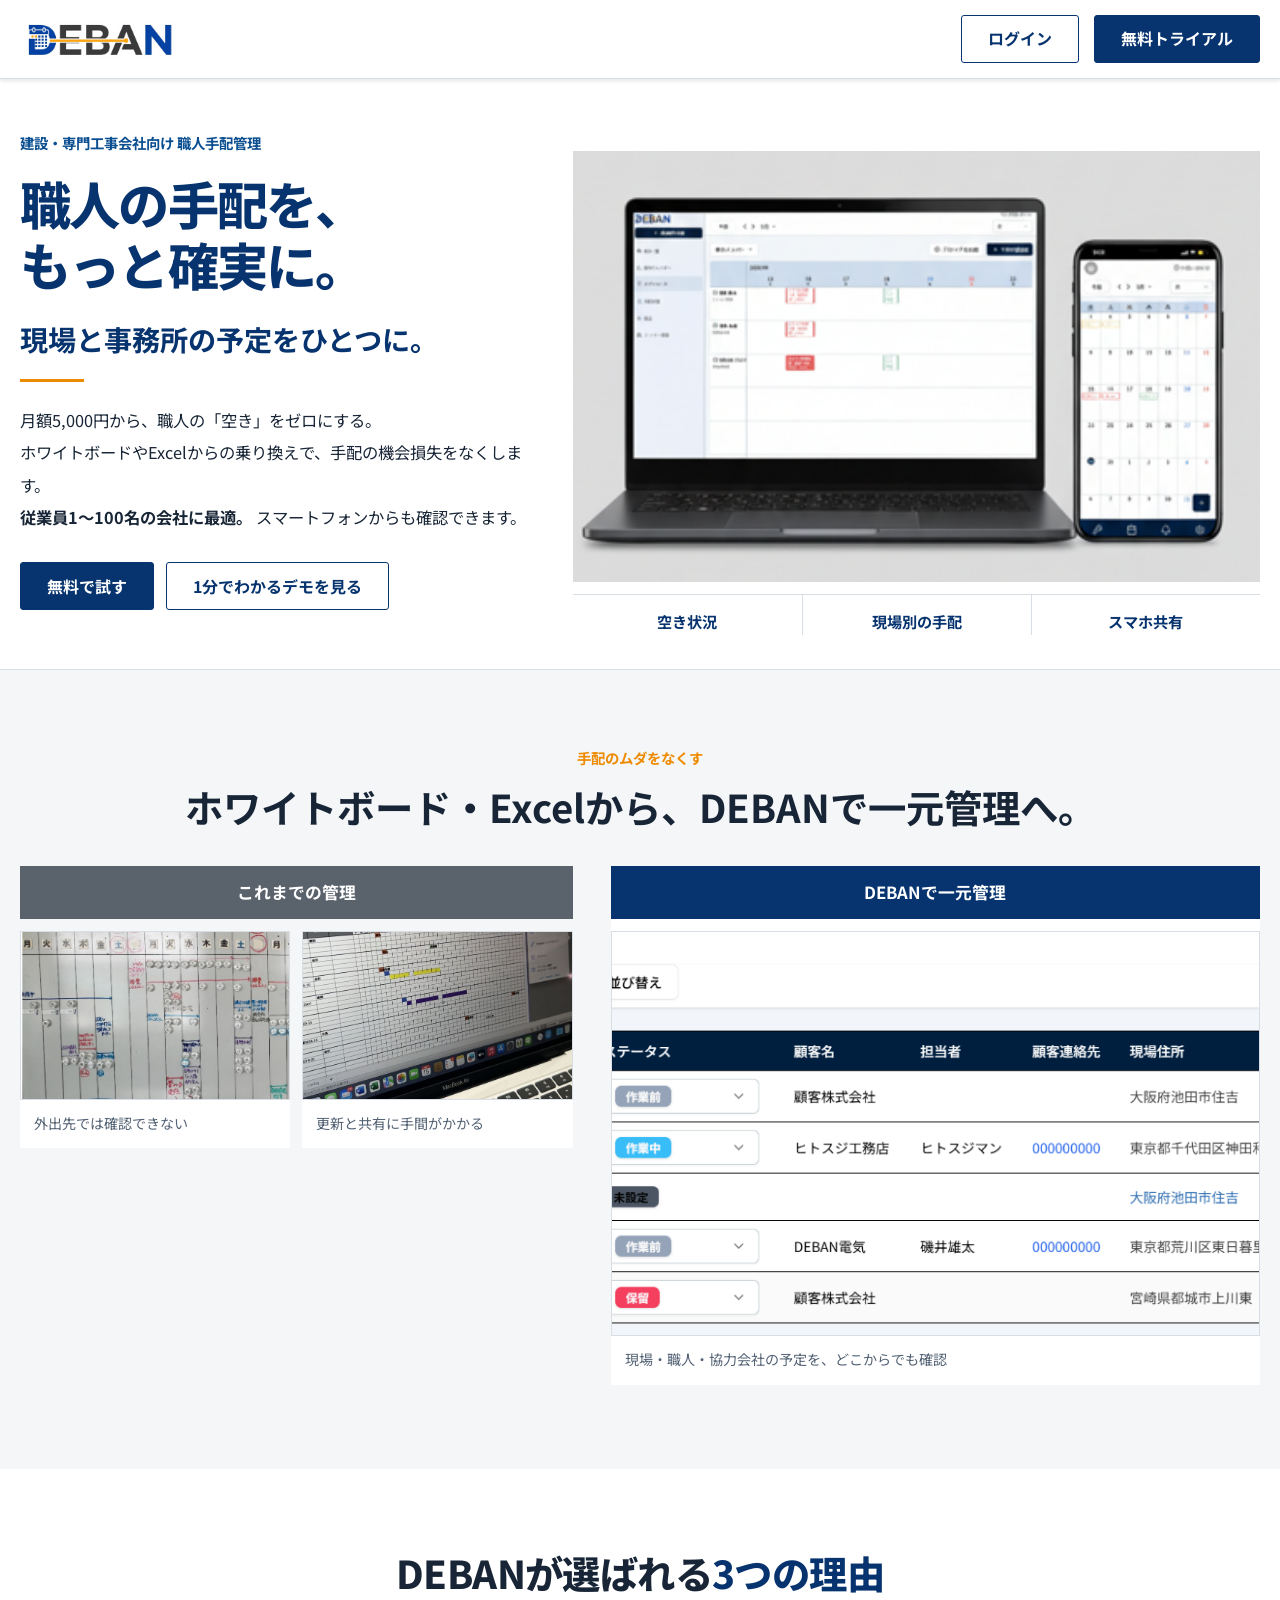
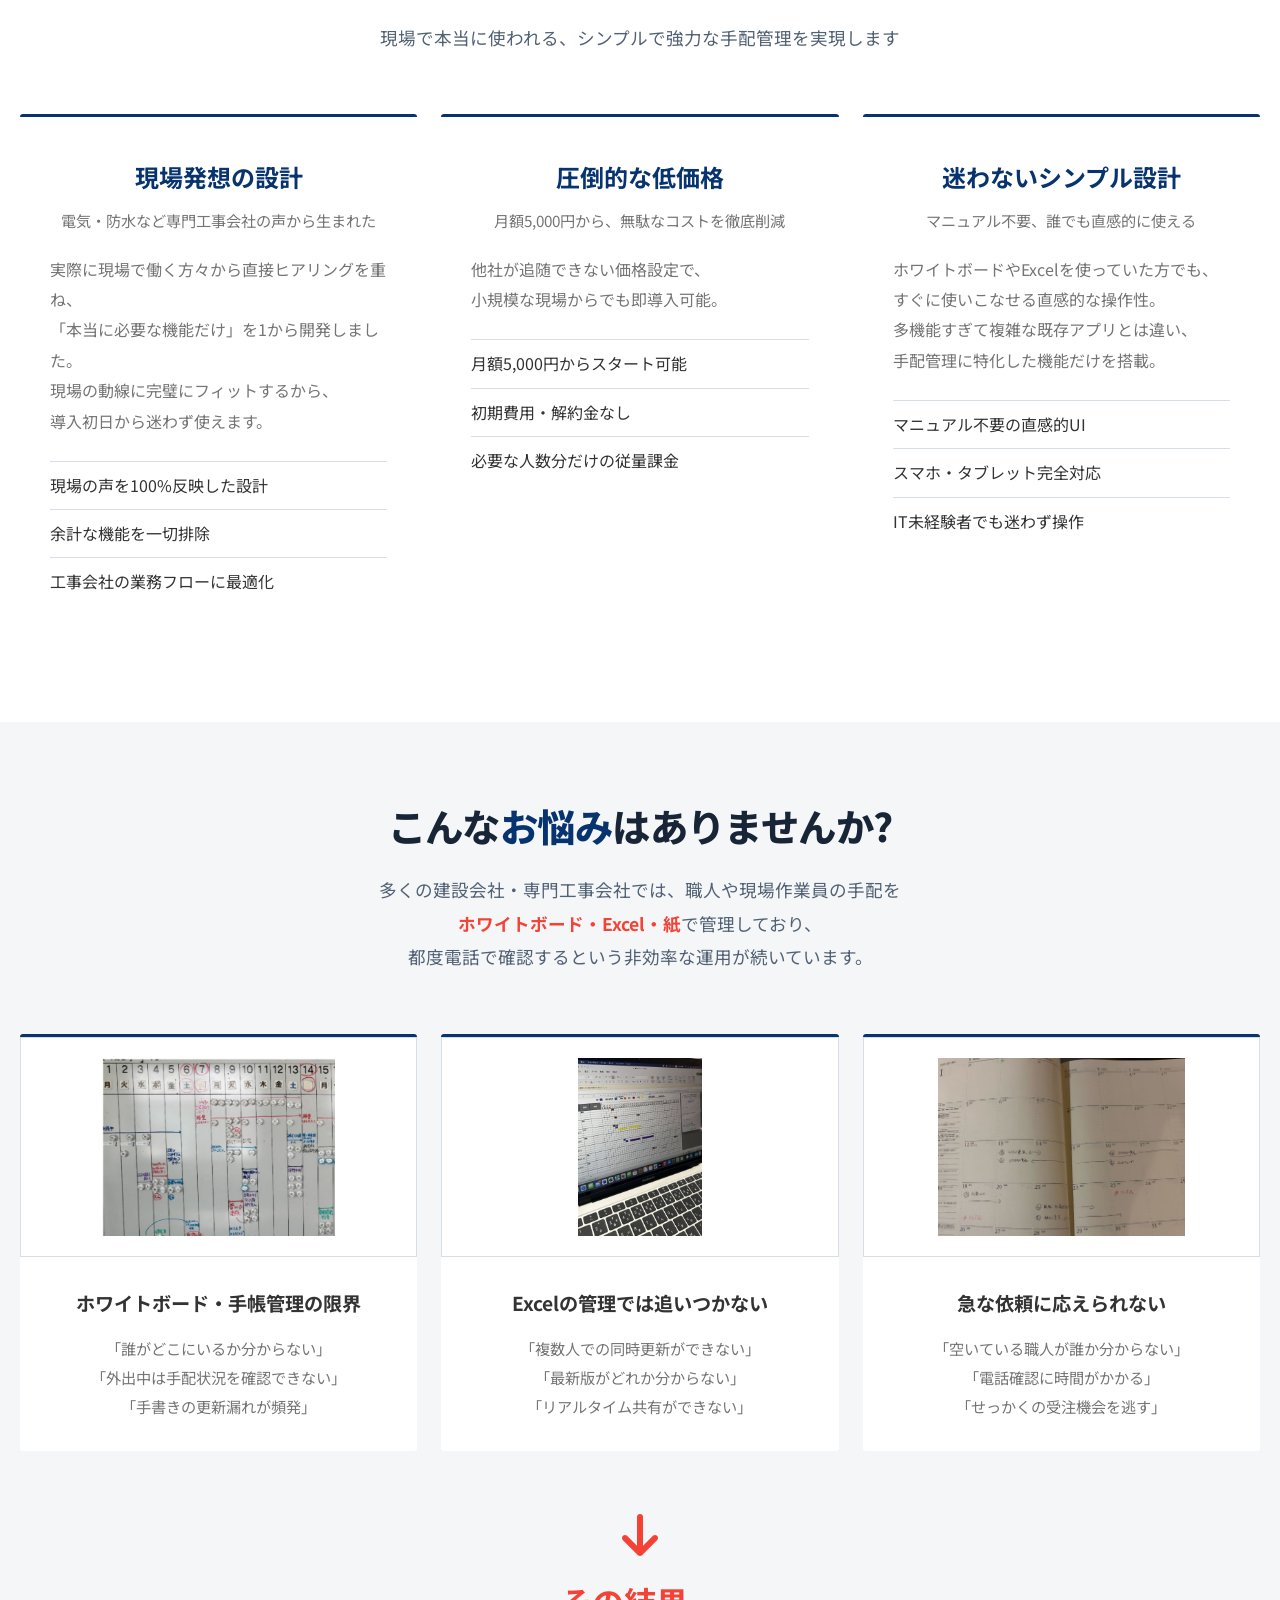
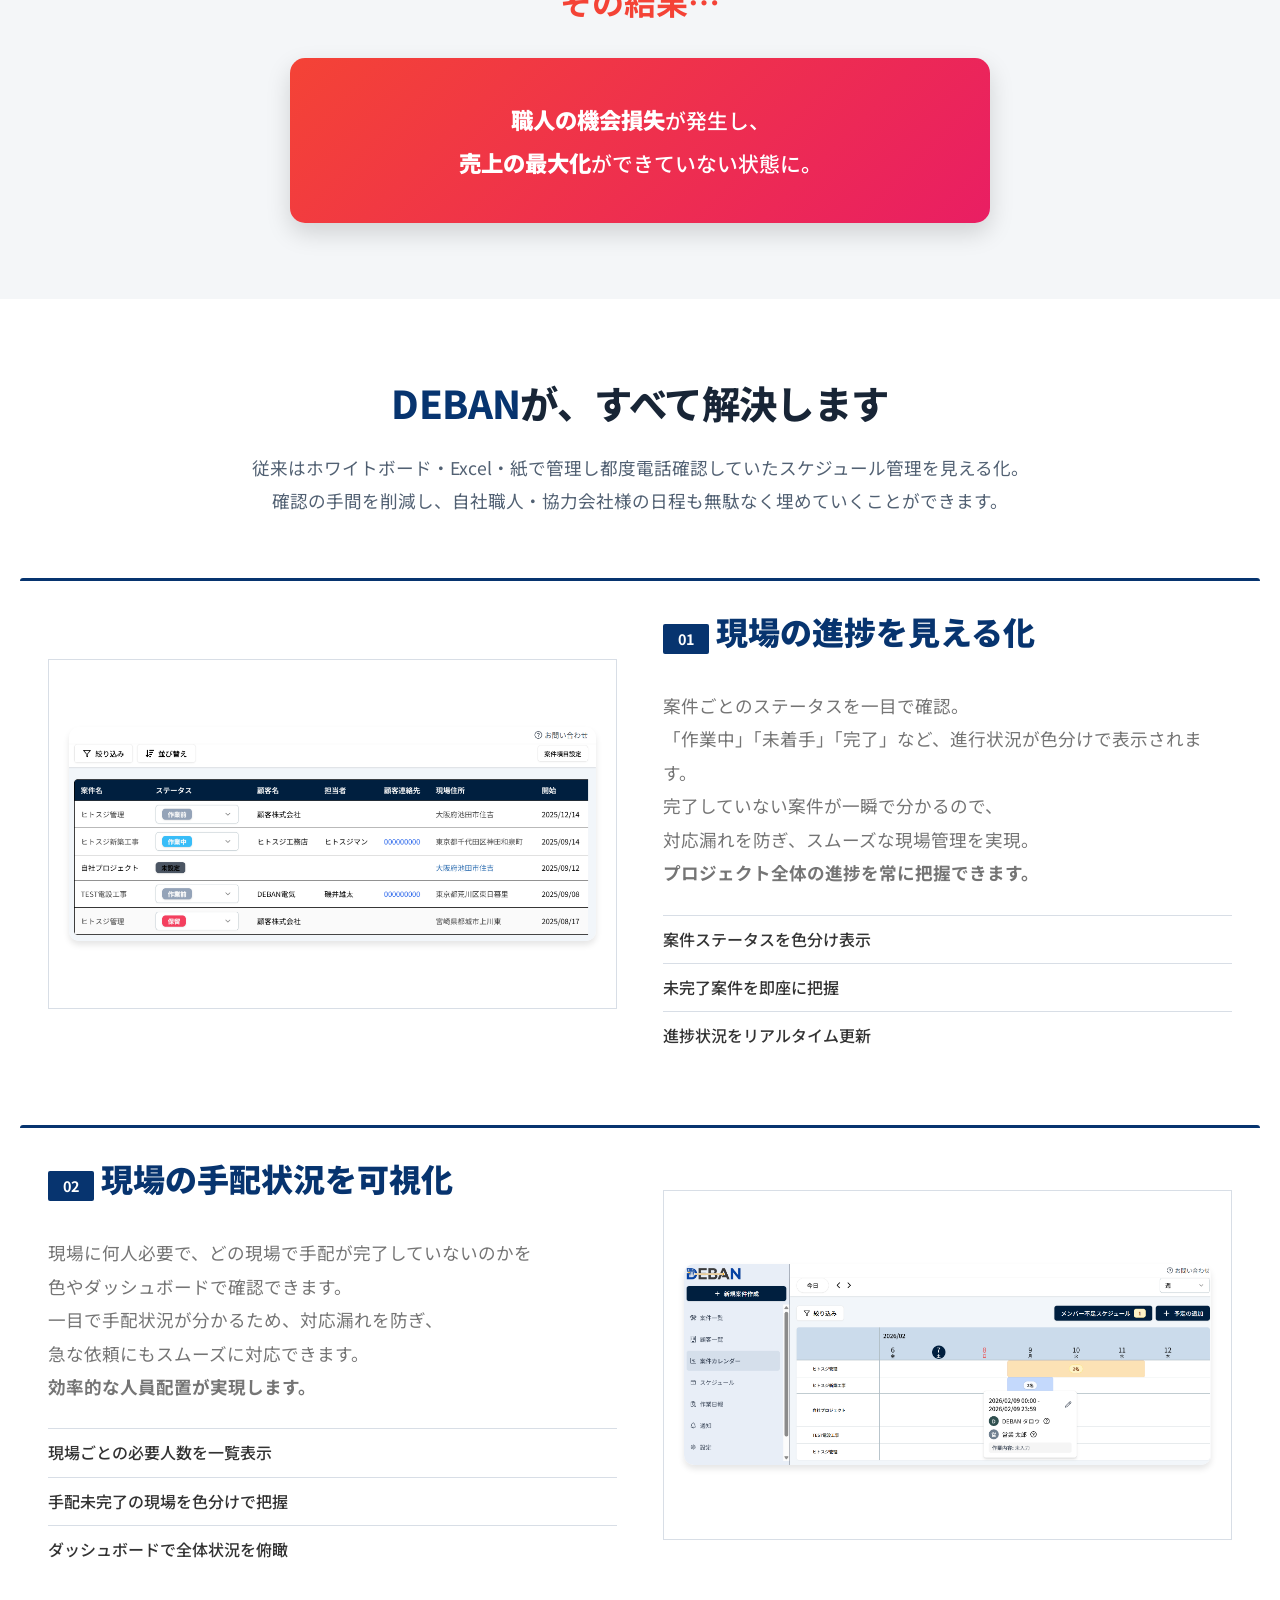
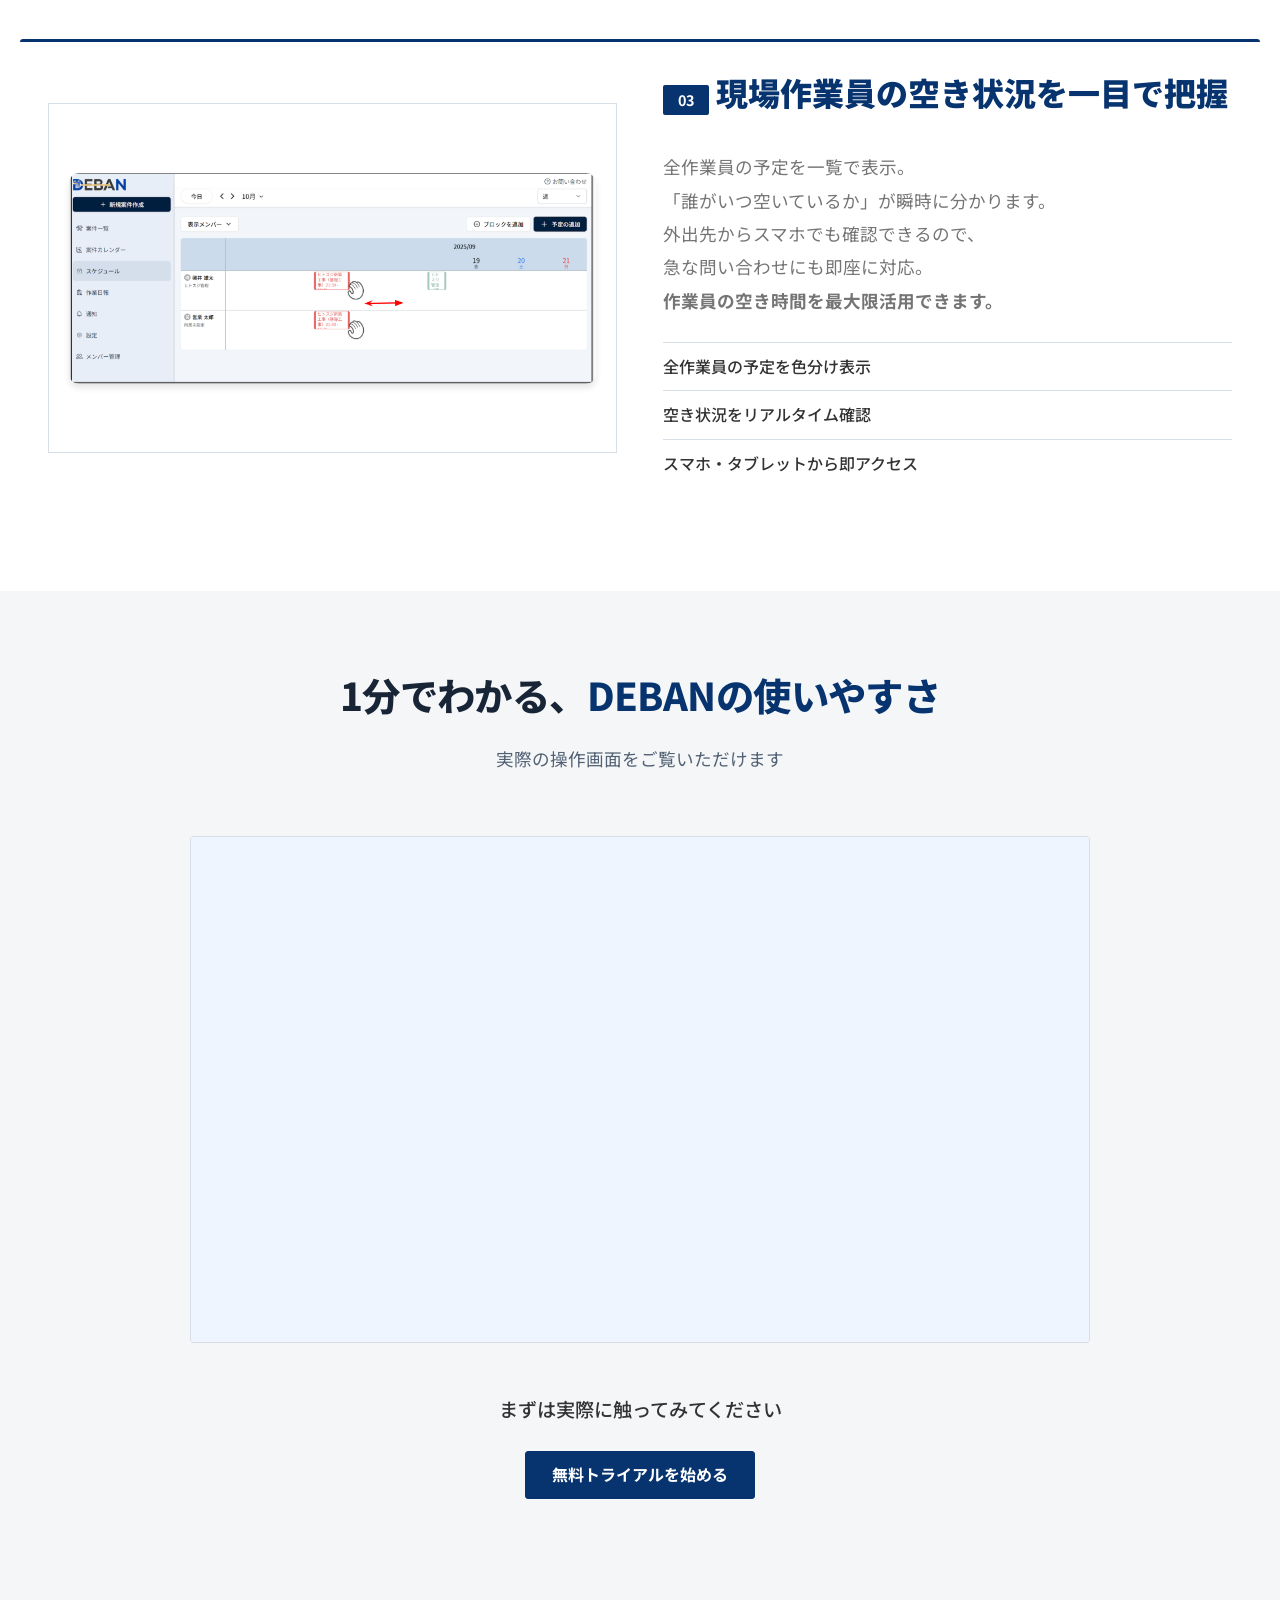
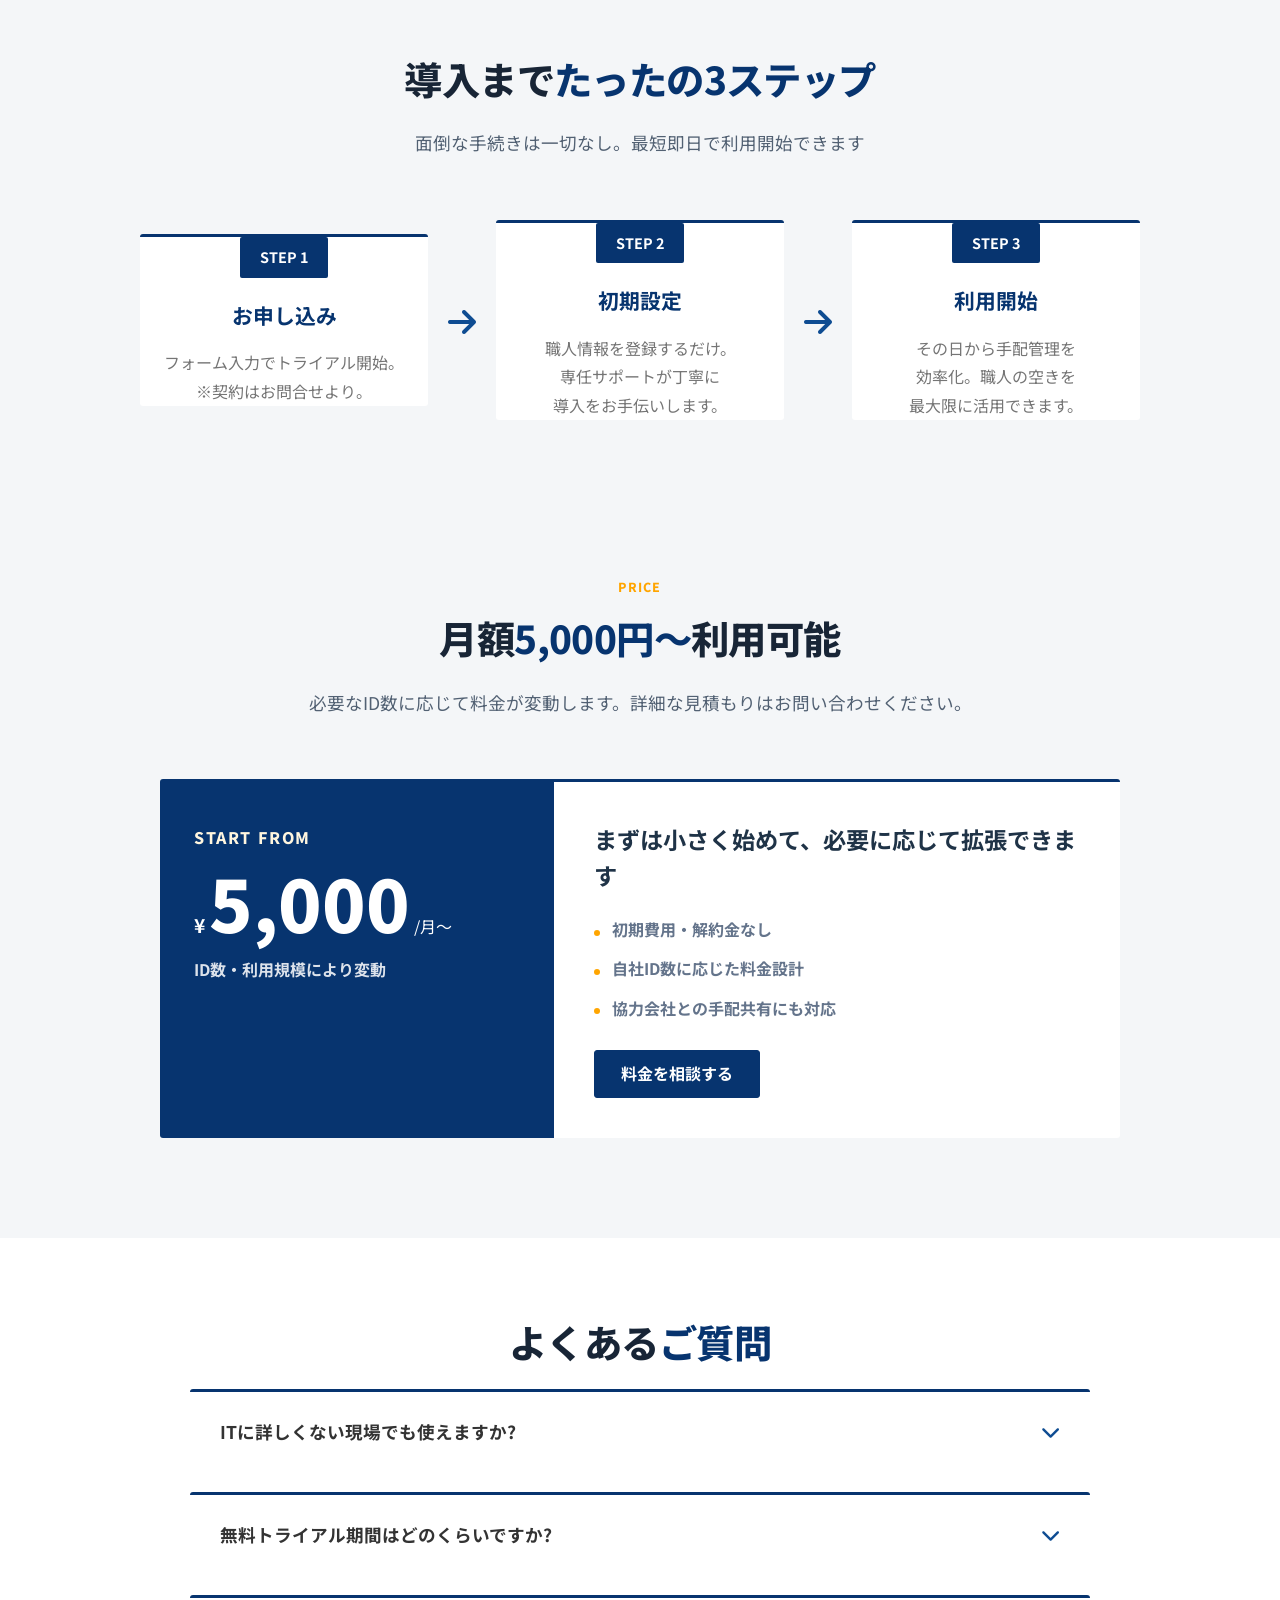
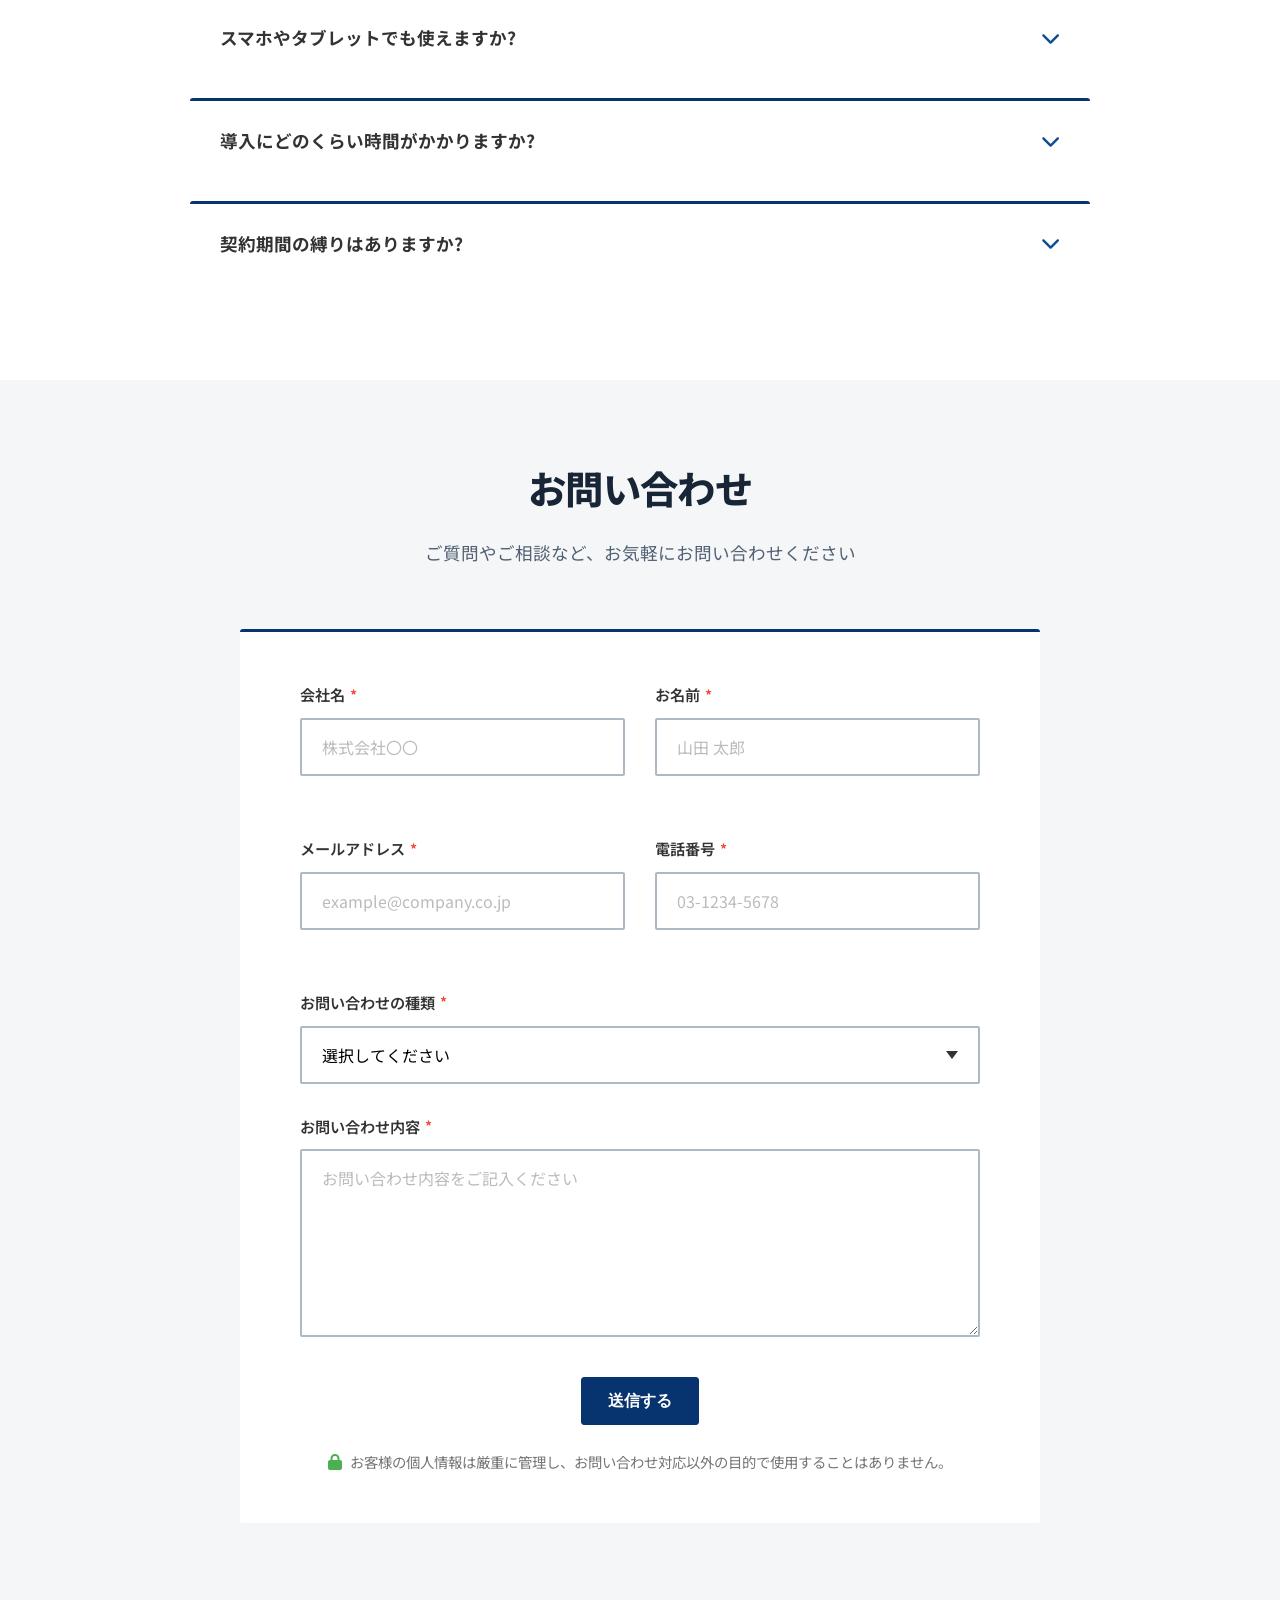
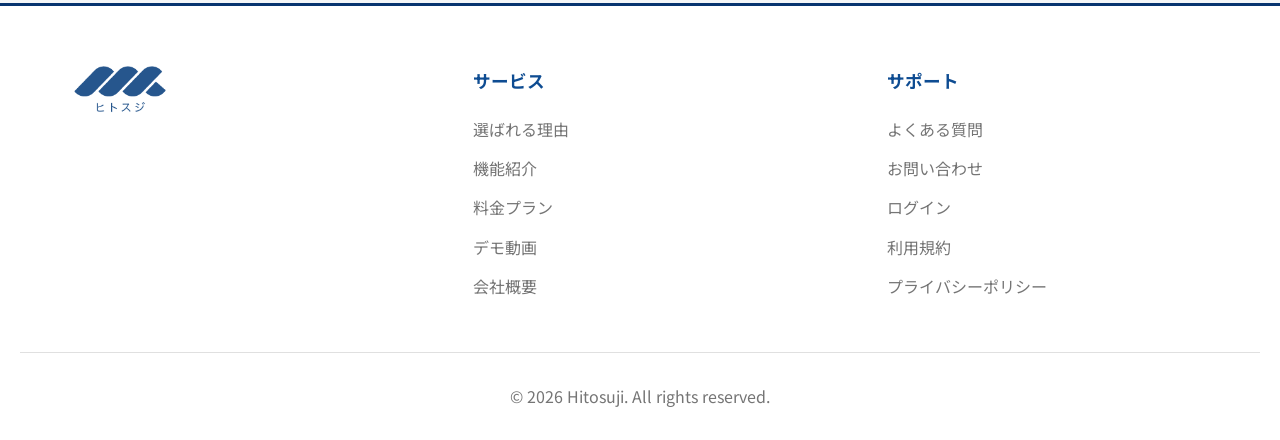
==== index.html @ 47a1b7b6 "Highlight core scheduling value in hero" ====
<!DOCTYPE html>
<html lang="ja">
<head>
    <meta charset="UTF-8">
    <meta name="viewport" content="width=device-width, initial-scale=1.0">
    <meta name="description" content="DEBAN（デバン）- 工事会社のアドバイスから生まれた、現場のための手配管理アプリ。月額5,000円から職人の空きをゼロにする。建設業・工事現場のスケジュール管理を効率化。">
    <meta name="keywords" content="DEBAN,デバン,職人手配,建設業,工事現場,スケジュール管理,手配管理,工事管理アプリ,現場管理,職人管理">
    <title>DEBAN（デバン）- 現場のための職人手配管理アプリ | ログイン・無料トライアル</title>
    
    <!-- Favicon（Google検索結果用） -->
    <link rel="icon" type="image/png" sizes="32x32" href="images/deban-favicon-source.png">
    <link rel="icon" type="image/png" sizes="16x16" href="images/deban-favicon-source.png">
    <link rel="apple-touch-icon" sizes="180x180" href="images/deban-favicon-source.png">
    
    <!-- Google Search Console 確認 -->
    <meta name="google-site-verification" content="UmcdmWna-EpQZoN3haKD33AaLMBE4WH5nIBHoYh0EOE" />
    
    <!-- SEO強化 -->
    <meta name="robots" content="index, follow">
    <link rel="canonical" href="https://deban.h-suji.biz/">
    
    <!-- OGP (Open Graph Protocol) - SNSシェア用 -->
    <meta property="og:type" content="website">
    <meta property="og:title" content="DEBAN（デバン）- 現場のための職人手配管理アプリ">
    <meta property="og:description" content="工事会社のアドバイスから生まれた、現場のための手配管理アプリ。月額5,000円から職人の空きをゼロにする。">
    <meta property="og:url" content="https://deban.h-suji.biz/">
    <meta property="og:image" content="https://deban.h-suji.biz/images/deban-favicon-source.png">
    <meta property="og:site_name" content="DEBAN">
    <meta property="og:locale" content="ja_JP">
    
    <!-- Twitter Card -->
    <meta name="twitter:card" content="summary_large_image">
    <meta name="twitter:title" content="DEBAN（デバン）- 現場のための職人手配管理アプリ">
    <meta name="twitter:description" content="工事会社のアドバイスから生まれた、現場のための手配管理アプリ。月額5,000円から職人の空きをゼロにする。">
    <meta name="twitter:image" content="https://deban.h-suji.biz/images/deban-favicon-source.png">
    
    <!-- 構造化データ (JSON-LD) -->
    <script type="application/ld+json">
    {
      "@context": "https://schema.org",
      "@type": "SoftwareApplication",
      "name": "DEBAN（デバン）",
      "applicationCategory": "BusinessApplication",
      "operatingSystem": "Web, iOS, Android",
      "offers": {
        "@type": "Offer",
        "price": "5000",
        "priceCurrency": "JPY",
        "priceSpecification": {
          "@type": "UnitPriceSpecification",
          "price": "5000",
          "priceCurrency": "JPY",
          "unitText": "MONTH"
        }
      },
      "description": "工事会社のアドバイスから生まれた、現場のための手配管理アプリ。月額5,000円から職人の空きをゼロにする。建設業・工事現場のスケジュール管理を効率化。",
      "url": "https://deban.h-suji.biz/",
      "author": {
        "@type": "Organization",
        "name": "株式会社ヒトスジ",
        "url": "https://h-suji.com/"
      },
      "aggregateRating": {
        "@type": "AggregateRating",
        "ratingValue": "4.8",
        "ratingCount": "127",
        "bestRating": "5",
        "worstRating": "1"
      }
    }
    </script>
    
    <script type="application/ld+json">
    {
      "@context": "https://schema.org",
      "@type": "Organization",
      "name": "株式会社ヒトスジ",
      "url": "https://h-suji.com/",
      "logo": "https://deban.h-suji.biz/images/hitosuji-logo.png",
      "contactPoint": {
        "@type": "ContactPoint",
        "email": "info@h-suji.com",
        "contactType": "Customer Service",
        "availableLanguage": "Japanese"
      },
      "sameAs": [
        "https://deban-prod.up.railway.app/"
      ]
    }
    </script>
    
    <!-- Google Fonts -->
    <link href="https://fonts.googleapis.com/css2?family=Noto+Sans+JP:wght@400;500;700;900&display=swap" rel="stylesheet">
    
    <!-- Font Awesome -->
    <link rel="stylesheet" href="https://cdn.jsdelivr.net/npm/@fortawesome/fontawesome-free@6.4.0/css/all.min.css">
    
    <!-- Custom CSS -->
    <link rel="stylesheet" href="css/style.css">
</head>
<body>
    <!-- Header -->
    <header class="header">
        <div class="container">
            <div class="header-content">
                <div class="logo">
                    <img src="images/deban-logo-new.png" alt="DEBAN" class="logo-image">
                </div>
                <div class="header-actions">
                    <a href="https://deban-prod.up.railway.app/sign-in" class="btn-login" target="_blank" rel="noopener">ログイン</a>
                    <a href="https://docs.google.com/forms/d/e/1FAIpQLSczludpjykgcp0YPcp9cVk4EJkx6yEBnjgI5tLNWoWsttjcqg/viewform?usp=publish-editor" class="btn-cta-header" target="_blank" rel="noopener">無料トライアル</a>
                </div>
            </div>
        </div>
    </header>

    <!-- First View: operations-first -->
    <section class="hero" id="hero">
        <div class="container">
            <div class="hero-content">
                <div class="hero-text">
                    <p class="hero-kicker">建設・専門工事会社向け 職人手配管理</p>
                    <h1 class="hero-title">職人の手配を、<br><span class="highlight">もっと確実に。</span></h1>
                    <p class="hero-lead">現場と事務所の<span class="hero-lead-accent">予定をひとつに。</span></p>
                    <p class="hero-subtitle">
                        月額5,000円から、職人の「空き」をゼロにする。<br>
                        ホワイトボードやExcelからの乗り換えで、手配の機会損失をなくします。<br>
                        <strong>従業員1〜100名の会社に最適。</strong> スマートフォンからも確認できます。
                    </p>
                    <div class="hero-cta">
                        <a href="#trial" class="btn-primary btn-large">無料で試す</a>
                        <a href="#demo" class="btn-secondary btn-large">1分でわかるデモを見る</a>
                    </div>
                </div>
                <div class="hero-product">
                    <img src="images/hero-mockup.png" alt="DEBANの職人手配画面。パソコンとスマートフォンで予定を共有" class="hero-illustration">
                    <div class="hero-callouts" aria-label="DEBANで確認できること">
                        <span>空き状況</span>
                        <span>現場別の手配</span>
                        <span>スマホ共有</span>
                    </div>
                </div>
            </div>
        </div>
    </section>

    <!-- ホワイトボード・Excelとの比較 -->
    <section class="operation-proof" aria-labelledby="operation-proof-title">
        <div class="container">
            <div class="operation-proof-heading">
                <p>手配のムダをなくす</p>
                <h2 id="operation-proof-title">ホワイトボード・Excelから、DEBANで一元管理へ。</h2>
            </div>
            <div class="operation-proof-grid">
                <div class="operation-proof-side operation-proof-before">
                    <h3>これまでの管理</h3>
                    <div class="operation-proof-images">
                        <figure>
                            <img src="images/whiteboard-management.png" alt="ホワイトボードでの職人手配管理">
                            <figcaption>外出先では確認できない</figcaption>
                        </figure>
                        <figure>
                            <img src="images/excel-gantt-new.png" alt="Excelでの職人手配管理">
                            <figcaption>更新と共有に手間がかかる</figcaption>
                        </figure>
                    </div>
                </div>
                <div class="operation-proof-side operation-proof-after">
                    <h3>DEBANで一元管理</h3>
                    <figure>
                        <img src="images/project-management.png" alt="DEBANで現場と職人の予定を一元管理する画面">
                        <figcaption>現場・職人・協力会社の予定を、どこからでも確認</figcaption>
                    </figure>
                </div>
            </div>
        </div>
    </section>

    <!-- 3つの選ばれる理由 -->
    <section class="reasons" id="reasons">
        <div class="container">
            <h2 class="section-title">DEBANが選ばれる<span class="highlight-text">3つの理由</span></h2>
            <p class="section-subtitle">現場で本当に使われる、シンプルで強力な手配管理を実現します</p>
            
            <div class="reasons-grid">
                <!-- Reason 1 -->
                <div class="reason-card">
                    <div class="reason-icon reason-icon-1">
                        <i class="fas fa-hard-hat"></i>
                    </div>
                    <h3 class="reason-title">現場発想の設計</h3>
                    <p class="reason-subtitle">電気・防水など専門工事会社の声から生まれた</p>
                    <p class="reason-text">
                        実際に現場で働く方々から直接ヒアリングを重ね、<br>
                        「本当に必要な機能だけ」を1から開発しました。<br>
                        現場の動線に完璧にフィットするから、<br>
                        導入初日から迷わず使えます。
                    </p>
                    <ul class="reason-list">
                        <li><i class="fas fa-check"></i> 現場の声を100%反映した設計</li>
                        <li><i class="fas fa-check"></i> 余計な機能を一切排除</li>
                        <li><i class="fas fa-check"></i> 工事会社の業務フローに最適化</li>
                    </ul>
                </div>

                <!-- Reason 2 -->
                <div class="reason-card">
                    <div class="reason-icon reason-icon-2">
                        <i class="fas fa-yen-sign"></i>
                    </div>
                    <h3 class="reason-title">圧倒的な低価格</h3>
                    <p class="reason-subtitle">月額5,000円から、無駄なコストを徹底削減</p>
                    <p class="reason-text">
                        他社が追随できない価格設定で、<br>
                        小規模な現場からでも即導入可能。
                    </p>
                    <ul class="reason-list">
                        <li><i class="fas fa-check"></i> 月額5,000円からスタート可能</li>
                        <li><i class="fas fa-check"></i> 初期費用・解約金なし</li>
                        <li><i class="fas fa-check"></i> 必要な人数分だけの従量課金</li>
                    </ul>
                </div>

                <!-- Reason 3 -->
                <div class="reason-card">
                    <div class="reason-icon reason-icon-3">
                        <i class="fas fa-mobile-alt"></i>
                    </div>
                    <h3 class="reason-title">迷わないシンプル設計</h3>
                    <p class="reason-subtitle">マニュアル不要、誰でも直感的に使える</p>
                    <p class="reason-text">
                        ホワイトボードやExcelを使っていた方でも、<br>
                        すぐに使いこなせる直感的な操作性。<br>
                        多機能すぎて複雑な既存アプリとは違い、<br>
                        手配管理に特化した機能だけを搭載。
                    </p>
                    <ul class="reason-list">
                        <li><i class="fas fa-check"></i> マニュアル不要の直感的UI</li>
                        <li><i class="fas fa-check"></i> スマホ・タブレット完全対応</li>
                        <li><i class="fas fa-check"></i> IT未経験者でも迷わず操作</li>
                    </ul>
                </div>
            </div>
        </div>
    </section>

    <!-- 顧客の課題 -->
    <section class="problems" id="problems">
        <div class="container">
            <h2 class="section-title">こんな<span class="highlight-text">お悩み</span>はありませんか?</h2>
            <p class="section-subtitle">
                多くの建設会社・専門工事会社では、職人や現場作業員の手配を<br>
                <strong>ホワイトボード・Excel・紙</strong>で管理しており、<br>
                都度電話で確認するという非効率な運用が続いています。
            </p>
            
            <div class="problems-grid-new">
                <!-- Problem 1: ホワイトボード -->
                <div class="problem-card-new">
                    <div class="problem-image">
                        <img src="images/whiteboard-management.png" alt="ホワイトボード管理の様子" loading="lazy">
                    </div>
                    <div class="problem-content">
                        <div class="problem-icon">
                            <i class="fas fa-exclamation-triangle"></i>
                        </div>
                        <h3 class="problem-title">ホワイトボード・手帳管理の限界</h3>
                        <p class="problem-text">
                            「誰がどこにいるか分からない」<br>
                            「外出中は手配状況を確認できない」<br>
                            「手書きの更新漏れが頻発」
                        </p>
                    </div>
                </div>

                <!-- Problem 2: Excel -->
                <div class="problem-card-new">
                    <div class="problem-image">
                        <img src="images/excel-gantt-new.png" alt="Excel管理" loading="lazy">
                    </div>
                    <div class="problem-content">
                        <div class="problem-icon">
                            <i class="fas fa-file-excel"></i>
                        </div>
                        <h3 class="problem-title">Excelの管理では追いつかない</h3>
                        <p class="problem-text">
                            「複数人での同時更新ができない」<br>
                            「最新版がどれか分からない」<br>
                            「リアルタイム共有ができない」
                        </p>
                    </div>
                </div>

                <!-- Problem 3: 電話確認 -->
                <div class="problem-card-new">
                    <div class="problem-image">
                        <img src="images/calendar-schedule.png" alt="電話での確認作業" loading="lazy">
                    </div>
                    <div class="problem-content">
                        <div class="problem-icon">
                            <i class="fas fa-phone-slash"></i>
                        </div>
                        <h3 class="problem-title">急な依頼に応えられない</h3>
                        <p class="problem-text">
                            「空いている職人が誰か分からない」<br>
                            「電話確認に時間がかかる」<br>
                            「せっかくの受注機会を逃す」
                        </p>
                    </div>
                </div>
            </div>

            <div class="problem-impact">
                <div class="problem-impact-content">
                    <h3 class="problem-impact-title">
                        <i class="fas fa-arrow-down"></i>
                        その結果…
                    </h3>
                    <div class="problem-impact-box">
                        <p class="problem-impact-text">
                            <strong>職人の機会損失</strong>が発生し、<br>
                            <strong>売上の最大化</strong>ができていない状態に。
                        </p>
                    </div>
                </div>
            </div>
        </div>
    </section>

    <!-- 解決策の提示 -->
    <section class="solution" id="solution">
        <div class="container">
            <h2 class="section-title"><span class="highlight-text">DEBAN</span>が、すべて解決します</h2>
            <p class="section-subtitle">
                従来はホワイトボード・Excel・紙で管理し都度電話確認していたスケジュール管理を見える化。<br>
                確認の手間を削減し、自社職人・協力会社様の日程も無駄なく埋めていくことができます。
            </p>
            
            <div class="solution-features">
                <!-- Feature 1 -->
                <div class="solution-feature">
                    <div class="solution-feature-image">
                        <div class="solution-image-real">
                            <img src="images/project-management.png" alt="DEBAN 案件管理画面" loading="lazy">
                        </div>
                    </div>
                    <div class="solution-feature-text">
                        <h3 class="solution-feature-title">
                            <span class="feature-number">01</span>
                            現場の進捗を見える化
                        </h3>
                        <p class="solution-feature-description">
                            案件ごとのステータスを一目で確認。<br>
                            「作業中」「未着手」「完了」など、進行状況が色分けで表示されます。<br>
                            完了していない案件が一瞬で分かるので、<br>
                            対応漏れを防ぎ、スムーズな現場管理を実現。<br>
                            <strong>プロジェクト全体の進捗を常に把握できます。</strong>
                        </p>
                        <ul class="solution-feature-list">
                            <li><i class="fas fa-check-circle"></i> 案件ステータスを色分け表示</li>
                            <li><i class="fas fa-check-circle"></i> 未完了案件を即座に把握</li>
                            <li><i class="fas fa-check-circle"></i> 進捗状況をリアルタイム更新</li>
                        </ul>
                    </div>
                </div>

                <!-- Feature 2 -->
                <div class="solution-feature solution-feature-reverse">
                    <div class="solution-feature-image">
                        <div class="solution-image-real">
                            <img src="images/schedule-list.png" alt="DEBAN 案件一覧画面" loading="lazy">
                        </div>
                    </div>
                    <div class="solution-feature-text">
                        <h3 class="solution-feature-title">
                            <span class="feature-number">02</span>
                            現場の手配状況を可視化
                        </h3>
                        <p class="solution-feature-description">
                            現場に何人必要で、どの現場で手配が完了していないのかを<br>
                            色やダッシュボードで確認できます。<br>
                            一目で手配状況が分かるため、対応漏れを防ぎ、<br>
                            急な依頼にもスムーズに対応できます。<br>
                            <strong>効率的な人員配置が実現します。</strong>
                        </p>
                        <ul class="solution-feature-list">
                            <li><i class="fas fa-check-circle"></i> 現場ごとの必要人数を一覧表示</li>
                            <li><i class="fas fa-check-circle"></i> 手配未完了の現場を色分けで把握</li>
                            <li><i class="fas fa-check-circle"></i> ダッシュボードで全体状況を俯瞰</li>
                        </ul>
                    </div>
                </div>

                <!-- Feature 3 -->
                <div class="solution-feature">
                    <div class="solution-feature-image">
                        <div class="solution-image-real">
                            <img src="images/schedule-calendar.png" alt="DEBAN スケジュールカレンダー画面" loading="lazy">
                        </div>
                    </div>
                    <div class="solution-feature-text">
                        <h3 class="solution-feature-title">
                            <span class="feature-number">03</span>
                            現場作業員の空き状況を一目で把握
                        </h3>
                        <p class="solution-feature-description">
                            全作業員の予定を一覧で表示。<br>
                            「誰がいつ空いているか」が瞬時に分かります。<br>
                            外出先からスマホでも確認できるので、<br>
                            急な問い合わせにも即座に対応。<br>
                            <strong>作業員の空き時間を最大限活用できます。</strong>
                        </p>
                        <ul class="solution-feature-list">
                            <li><i class="fas fa-check-circle"></i> 全作業員の予定を色分け表示</li>
                            <li><i class="fas fa-check-circle"></i> 空き状況をリアルタイム確認</li>
                            <li><i class="fas fa-check-circle"></i> スマホ・タブレットから即アクセス</li>
                        </ul>
                    </div>
                </div>
            </div>
        </div>
    </section>

    <!-- デモ動画セクション -->
    <section class="demo" id="demo">
        <div class="container">
            <h2 class="section-title">1分でわかる、<span class="highlight-text">DEBANの使いやすさ</span></h2>
            <p class="section-subtitle">実際の操作画面をご覧いただけます</p>
            
            <div class="demo-video">
                <div class="demo-video-shell">
                    <div class="demo-video-header">
                        <div class="demo-video-dots" aria-hidden="true"><span></span><span></span><span></span></div>
                        <p>実際の画面操作をリアルに確認</p>
                    </div>
                    <div class="demo-video-frame">
                        <iframe src="https://www.loom.com/embed/a5f344579d2b4a158444235ca1c591a5?sid=8d4c5f8b-8f9e-4f3a-9c8a-5e5c5f5c5f5c" title="DEBAN デモ動画" frameborder="0" webkitallowfullscreen mozallowfullscreen allowfullscreen></iframe>
                    </div>
                    <div class="demo-video-caption">
                        <span>クリック操作</span>
                        <span>画面遷移</span>
                        <span>スマホ確認</span>
                    </div>
                </div>
            </div>

            <div class="demo-cta">
                <p class="demo-cta-text">まずは実際に触ってみてください</p>
                <a href="https://docs.google.com/forms/d/e/1FAIpQLSczludpjykgcp0YPcp9cVk4EJkx6yEBnjgI5tLNWoWsttjcqg/viewform?usp=publish-editor" class="btn-primary btn-large" target="_blank" rel="noopener">
                    <i class="fas fa-rocket"></i> 無料トライアルを始める
                </a>
            </div>
        </div>
    </section>

    <!-- 導入の流れ -->
    <section class="flow" id="flow">
        <div class="container">
            <h2 class="section-title">導入まで<span class="highlight-text">たったの3ステップ</span></h2>
            <p class="section-subtitle">面倒な手続きは一切なし。最短即日で利用開始できます</p>
            
            <div class="flow-steps">
                <div class="flow-step">
                    <div class="flow-step-number">STEP 1</div>
                    <div class="flow-step-icon">
                        <i class="fas fa-edit"></i>
                    </div>
                    <h3 class="flow-step-title">お申し込み</h3>
                    <p class="flow-step-text">
                        フォーム入力でトライアル開始。<br>
                        ※契約はお問合せより。
                    </p>
                </div>

                <div class="flow-arrow">
                    <i class="fas fa-arrow-right"></i>
                </div>

                <div class="flow-step">
                    <div class="flow-step-number">STEP 2</div>
                    <div class="flow-step-icon">
                        <i class="fas fa-user-plus"></i>
                    </div>
                    <h3 class="flow-step-title">初期設定</h3>
                    <p class="flow-step-text">
                        職人情報を登録するだけ。<br>
                        専任サポートが丁寧に<br>
                        導入をお手伝いします。
                    </p>
                </div>

                <div class="flow-arrow">
                    <i class="fas fa-arrow-right"></i>
                </div>

                <div class="flow-step">
                    <div class="flow-step-number">STEP 3</div>
                    <div class="flow-step-icon">
                        <i class="fas fa-rocket"></i>
                    </div>
                    <h3 class="flow-step-title">利用開始</h3>
                    <p class="flow-step-text">
                        その日から手配管理を<br>
                        効率化。職人の空きを<br>
                        最大限に活用できます。
                    </p>
                </div>
            </div>
        </div>
    </section>

    <!-- 料金プラン -->
    <section class="pricing" id="pricing">
        <div class="container">
            <div class="sales-section-heading">
                <span class="section-eyebrow">PRICE</span>
                <h2 class="section-title">月額<span class="highlight-text">5,000円〜</span>利用可能</h2>
                <p class="section-subtitle">必要なID数に応じて料金が変動します。詳細な見積もりはお問い合わせください。</p>
            </div>

            <div class="pricing-simple-card">
                <div class="pricing-simple-main">
                    <p class="pricing-simple-label">START FROM</p>
                    <div class="pricing-simple-price">
                        <span class="price-currency">¥</span>
                        <span class="price-amount">5,000</span>
                        <span class="price-unit">/月〜</span>
                    </div>
                    <p class="pricing-simple-note">ID数・利用規模により変動</p>
                </div>
                <div class="pricing-simple-detail">
                    <h3>まずは小さく始めて、必要に応じて拡張できます</h3>
                    <ul>
                        <li>初期費用・解約金なし</li>
                        <li>自社ID数に応じた料金設計</li>
                        <li>協力会社との手配共有にも対応</li>
                    </ul>
                    <a href="https://docs.google.com/forms/d/e/1FAIpQLSczludpjykgcp0YPcp9cVk4EJkx6yEBnjgI5tLNWoWsttjcqg/viewform?usp=publish-editor" class="btn-primary btn-large" target="_blank" rel="noopener">
                        <i class="fas fa-rocket"></i> 料金を相談する
                    </a>
                </div>
            </div>

            <div class="pricing-placeholder" aria-label="料金詳細の追加予定枠">
                <div></div>
            </div>
        </div>
    </section>

    <!-- よくある質問 -->
    <section class="faq" id="faq">
        <div class="container">
            <h2 class="section-title">よくある<span class="highlight-text">ご質問</span></h2>
            
            <div class="faq-list">
                <div class="faq-item">
                    <div class="faq-question">
                        <i class="fas fa-question-circle"></i>
                        <h3>ITに詳しくない現場でも使えますか?</h3>
                        <i class="fas fa-chevron-down faq-toggle"></i>
                    </div>
                    <div class="faq-answer">
                        <p>はい、問題ありません。DEBANはホワイトボードやExcelを使っていた方でも迷わず使えるよう、直感的な操作性を徹底しています。マニュアル不要で、導入初日から使いこなせます。また、専任サポートが丁寧に導入をお手伝いしますのでご安心ください。</p>
                    </div>
                </div>

                <div class="faq-item">
                    <div class="faq-question">
                        <i class="fas fa-question-circle"></i>
                        <h3>無料トライアル期間はどのくらいですか?</h3>
                        <i class="fas fa-chevron-down faq-toggle"></i>
                    </div>
                    <div class="faq-answer">
                        <p>14日間無料でお試しいただけます。クレジットカードの登録も不要です。トライアル期間中はすべての機能をご利用いただけますので、実際の業務でお試しください。</p>
                    </div>
                </div>

                <div class="faq-item">
                    <div class="faq-question">
                        <i class="fas fa-question-circle"></i>
                        <h3>スマホやタブレットでも使えますか?</h3>
                        <i class="fas fa-chevron-down faq-toggle"></i>
                    </div>
                    <div class="faq-answer">
                        <p>はい、完全対応しています。iPhone、Android、iPad、各種タブレットから快適にご利用いただけます。外出先からでも手配状況の確認や登録が可能です。</p>
                    </div>
                </div>

                <div class="faq-item">
                    <div class="faq-question">
                        <i class="fas fa-question-circle"></i>
                        <h3>導入にどのくらい時間がかかりますか?</h3>
                        <i class="fas fa-chevron-down faq-toggle"></i>
                    </div>
                    <div class="faq-answer">
                        <p>最短即日でご利用開始いただけます。お申し込み後、職人情報を登録するだけですぐに使い始められます。専任サポートが初期設定をお手伝いしますので、スムーズに導入できます。</p>
                    </div>
                </div>

                <div class="faq-item">
                    <div class="faq-question">
                        <i class="fas fa-question-circle"></i>
                        <h3>契約期間の縛りはありますか?</h3>
                        <i class="fas fa-chevron-down faq-toggle"></i>
                    </div>
                    <div class="faq-answer">
                        <p>契約期間の縛りは一切ありません。月単位でのご契約となり、いつでも解約可能です。解約金も発生しませんのでご安心ください。</p>
                    </div>
                </div>

            </div>
        </div>
    </section>

    <!-- お問い合わせフォーム -->
    <section class="contact-form" id="contact">
        <div class="container">
            <h2 class="section-title">お問い合わせ</h2>
            <p class="section-subtitle">ご質問やご相談など、お気軽にお問い合わせください</p>
            
            <form class="contact-form-wrapper" id="contactForm" action="https://formspree.io/f/xeelqbql" method="POST">
                <div class="form-row">
                    <div class="form-group">
                        <label for="company" class="form-label">会社名 <span class="required">*</span></label>
                        <input type="text" id="company" name="company" class="form-control" placeholder="株式会社〇〇" required>
                    </div>
                    <div class="form-group">
                        <label for="name" class="form-label">お名前 <span class="required">*</span></label>
                        <input type="text" id="name" name="name" class="form-control" placeholder="山田 太郎" required>
                    </div>
                </div>

                <div class="form-row">
                    <div class="form-group">
                        <label for="email" class="form-label">メールアドレス <span class="required">*</span></label>
                        <input type="email" id="email" name="email" class="form-control" placeholder="example@company.co.jp" required>
                    </div>
                    <div class="form-group">
                        <label for="phone" class="form-label">電話番号 <span class="required">*</span></label>
                        <input type="tel" id="phone" name="phone" class="form-control" placeholder="03-1234-5678" required>
                    </div>
                </div>

                <div class="form-group">
                    <label for="contactType" class="form-label">お問い合わせの種類 <span class="required">*</span></label>
                    <select id="contactType" name="contactType" class="form-select" required>
                        <option value="">選択してください</option>
                        <option value="今すぐ話を聞きたい">今すぐ話を聞きたい</option>
                        <option value="資料が欲しい">資料が欲しい</option>
                        <option value="契約について">契約について</option>
                        <option value="その他">その他</option>
                    </select>
                </div>

                <div class="form-group">
                    <label for="message" class="form-label">お問い合わせ内容 <span class="required">*</span></label>
                    <textarea id="message" name="message" class="form-textarea" rows="6" placeholder="お問い合わせ内容をご記入ください" required></textarea>
                </div>

                <div class="form-submit">
                    <button type="submit" class="btn-primary btn-large">
                        <i class="fas fa-paper-plane"></i> 送信する
                    </button>
                </div>

                <p class="form-note">
                    <i class="fas fa-lock"></i> お客様の個人情報は厳重に管理し、お問い合わせ対応以外の目的で使用することはありません。
                </p>
            </form>
        </div>
    </section>

    <!-- Footer -->
    <footer class="footer">
        <div class="container">
            <div class="footer-content">
                <div class="footer-company">
                    <img src="images/hitosuji-logo.png" alt="ヒトスジ" class="footer-company-logo">
                </div>
                <div class="footer-links">
                    <div class="footer-links-column">
                        <h4>サービス</h4>
                        <ul>
                            <li><a href="#reasons">選ばれる理由</a></li>
                            <li><a href="#solution">機能紹介</a></li>
                            <li><a href="#pricing">料金プラン</a></li>
                            <li><a href="#demo">デモ動画</a></li>
                            <li><a href="https://h-suji.com/" target="_blank" rel="noopener">会社概要</a></li>
                        </ul>
                    </div>
                    <div class="footer-links-column">
                        <h4>サポート</h4>
                        <ul>
                            <li><a href="#faq">よくある質問</a></li>
                            <li><a href="#contact">お問い合わせ</a></li>
                            <li><a href="https://deban-prod.up.railway.app/sign-in" target="_blank" rel="noopener">ログイン</a></li>
                            <li><a href="https://deban-preview.up.railway.app/terms-of-service" target="_blank" rel="noopener">利用規約</a></li>
                            <li><a href="https://deban-preview.up.railway.app/privacy-policy" target="_blank" rel="noopener">プライバシーポリシー</a></li>
                        </ul>
                    </div>
                </div>
            </div>
            <div class="footer-bottom">
                <p>&copy; 2026 Hitosuji. All rights reserved.</p>
            </div>
        </div>
    </footer>

    <!-- Custom JavaScript -->
    <script src="js/main.js"></script>
</body>
</html>
---- css/style.css ----
/* ================================================
   DEBAN LP - カスタムスタイル
   ================================================ */

/* ================================================
   リセット & ベーススタイル
   ================================================ */
* {
    margin: 0;
    padding: 0;
    box-sizing: border-box;
}

:root {
    /* DEBANブランドカラー（ロゴに基づく） */
    --color-primary: #0E4C92;
    --color-primary-dark: #0a3567;
    --color-primary-light: #1a5da8;
    --color-secondary: #FFA500;
    --color-accent: #ffc107;
    
    /* グレースケール */
    --color-text-primary: #333333;
    --color-text-secondary: #757575;
    --color-text-light: #ffffff;
    --color-bg-light: #f5f5f5;
    --color-bg-white: #ffffff;
    --color-border: #e0e0e0;
    
    /* 状態カラー */
    --color-success: #4caf50;
    --color-warning: #ff9800;
    --color-danger: #f44336;
    --color-info: #2196f3;
    
    /* シャドウ */
    --shadow-sm: 0 2px 4px rgba(0,0,0,0.1);
    --shadow-md: 0 4px 6px rgba(0,0,0,0.1);
    --shadow-lg: 0 10px 25px rgba(0,0,0,0.15);
    --shadow-xl: 0 20px 40px rgba(0,0,0,0.2);
    
    /* トランジション */
    --transition-fast: 0.2s ease;
    --transition-normal: 0.3s ease;
    --transition-slow: 0.5s ease;
}

html {
    scroll-behavior: smooth;
}

body {
    font-family: 'Noto Sans JP', -apple-system, BlinkMacSystemFont, 'Segoe UI', sans-serif;
    color: var(--color-text-primary);
    line-height: 1.7;
    font-size: 16px;
    background-color: var(--color-bg-white);
}

img {
    max-width: 100%;
    height: auto;
    display: block;
}

a {
    text-decoration: none;
    color: inherit;
    transition: var(--transition-normal);
}

ul {
    list-style: none;
}

/* ================================================
   コンテナ
   ================================================ */
.container {
    max-width: 1200px;
    margin: 0 auto;
    padding: 0 20px;
}

/* ================================================
   セクション共通
   ================================================ */
section {
    padding: 80px 0;
}

.section-title {
    font-size: 2.5rem;
    font-weight: 900;
    text-align: center;
    margin-bottom: 20px;
    color: var(--color-text-primary);
    line-height: 1.3;
}

.section-subtitle {
    font-size: 1.1rem;
    text-align: center;
    color: var(--color-text-secondary);
    margin-bottom: 60px;
    line-height: 1.8;
}

.highlight-text {
    color: var(--color-primary);
    position: relative;
}

/* ================================================
   ヘッダー
   ================================================ */
.header {
    background-color: var(--color-bg-white);
    box-shadow: var(--shadow-sm);
    padding: 12px 0;
    position: sticky;
    top: 0;
    z-index: 1000;
}

.header-content {
    display: flex;
    justify-content: space-between;
    align-items: center;
}

.logo-text {
    font-size: 1.8rem;
    font-weight: 900;
    color: var(--color-primary);
    letter-spacing: 0.05em;
}

.logo-image {
    height: 45px;
    width: auto;
    max-width: 200px;
    object-fit: contain;
}

.logo img {
    height: 45px;
    width: auto;
    max-width: 200px;
    object-fit: contain;
}

.header-actions {
    display: flex;
    gap: 15px;
    align-items: center;
}

.btn-login {
    color: var(--color-primary);
    padding: 10px 24px;
    border: 2px solid var(--color-primary);
    border-radius: 6px;
    font-weight: 500;
    font-size: 0.95rem;
    transition: var(--transition-normal);
}

.btn-login:hover {
    background-color: var(--color-primary);
    color: var(--color-text-light);
}

.btn-cta-header {
    background-color: var(--color-primary);
    color: var(--color-text-light);
    padding: 11px 26px;
    border-radius: 6px;
    font-weight: 700;
    font-size: 0.95rem;
    transition: var(--transition-normal);
    box-shadow: var(--shadow-md);
}

.btn-cta-header:hover {
    background-color: var(--color-primary-dark);
    transform: translateY(-2px);
    box-shadow: var(--shadow-lg);
}

/* ================================================
   ボタンスタイル
   ================================================ */
.btn-primary,
.btn-secondary {
    display: inline-flex;
    align-items: center;
    gap: 10px;
    padding: 15px 30px;
    border-radius: 8px;
    font-weight: 700;
    font-size: 1rem;
    transition: var(--transition-normal);
    cursor: pointer;
    border: none;
}

.btn-primary {
    background-color: var(--color-primary);
    color: var(--color-text-light);
    box-shadow: var(--shadow-md);
}

.btn-primary:hover {
    background-color: var(--color-primary-dark);
    transform: translateY(-3px);
    box-shadow: var(--shadow-lg);
}

.btn-secondary {
    background-color: var(--color-bg-white);
    color: var(--color-primary);
    border: 2px solid var(--color-primary);
}

.btn-secondary:hover {
    background-color: var(--color-primary);
    color: var(--color-text-light);
    transform: translateY(-3px);
}

.btn-large {
    padding: 18px 40px;
    font-size: 1.1rem;
}

.btn-xlarge {
    padding: 20px 50px;
    font-size: 1.2rem;
}

.btn-full {
    width: 100%;
    justify-content: center;
}

/* ================================================
   ヒーローセクション
   ================================================ */
.hero {
    background: linear-gradient(135deg, #1a3a7d 0%, #2d5199 100%);
    color: var(--color-text-light);
    padding: 100px 0 120px;
    position: relative;
    overflow: hidden;
}

.hero::before {
    content: '';
    position: absolute;
    top: 0;
    left: 0;
    right: 0;
    bottom: 0;
    background: url('data:image/svg+xml,<svg xmlns="http://www.w3.org/2000/svg" viewBox="0 0 1440 320"><path fill="rgba(255,255,255,0.05)" d="M0,96L48,112C96,128,192,160,288,160C384,160,480,128,576,112C672,96,768,96,864,112C960,128,1056,160,1152,160C1248,160,1344,128,1392,112L1440,96L1440,320L1392,320C1344,320,1248,320,1152,320C1056,320,960,320,864,320C768,320,672,320,576,320C480,320,384,320,288,320C192,320,96,320,48,320L0,320Z"></path></svg>') no-repeat bottom;
    background-size: cover;
    opacity: 0.3;
}

.hero-content {
    display: grid;
    grid-template-columns: 1fr 1fr;
    gap: 60px;
    align-items: center;
    position: relative;
    z-index: 1;
}

.hero-title {
    font-size: 3rem;
    font-weight: 900;
    line-height: 1.3;
    margin-bottom: 25px;
}

.hero-title .highlight {
    color: var(--color-accent);
}

.hero-subtitle {
    font-size: 1.2rem;
    line-height: 1.9;
    margin-bottom: 40px;
    opacity: 0.95;
}

.hero-cta {
    display: flex;
    gap: 20px;
    margin-bottom: 25px;
    flex-wrap: wrap;
}

.hero-note {
    font-size: 0.9rem;
    opacity: 0.9;
    display: flex;
    gap: 20px;
    align-items: center;
}

.hero-note i {
    color: var(--color-accent);
}

.hero-image-placeholder {
    background-color: rgba(255, 255, 255, 0.1);
    border-radius: 15px;
    padding: 60px;
    text-align: center;
    backdrop-filter: blur(10px);
    border: 2px solid rgba(255, 255, 255, 0.2);
}

.hero-image-placeholder i {
    font-size: 5rem;
    margin-bottom: 20px;
    opacity: 0.7;
}

.hero-image-placeholder p {
    font-size: 1.1rem;
    font-weight: 500;
}

.hero-illustration {
    width: 100%;
    height: auto;
    max-width: 700px;
    display: block;
    margin: 0 auto;
    /* 背景と同化させるため枠を削除 */
}

@keyframes float {
    0%, 100% {
        transform: translateY(0);
    }
    50% {
        transform: translateY(-10px);
    }
}

.hero-wave {
    position: absolute;
    bottom: 0;
    left: 0;
    width: 100%;
    overflow: hidden;
    line-height: 0;
}

.hero-wave svg {
    position: relative;
    display: block;
    width: calc(100% + 1.3px);
    height: 60px;
}

/* ================================================
   選ばれる理由セクション
   ================================================ */
.credentials {
    background-color: var(--color-bg-light);
    padding: 60px 0;
}

.credentials-grid {
    display: grid;
    grid-template-columns: repeat(3, 1fr);
    gap: 40px;
    margin-top: 40px;
}

.credential-card {
    background-color: var(--color-bg-white);
    border-radius: 15px;
    padding: 40px 30px;
    text-align: center;
    box-shadow: var(--shadow-md);
    transition: var(--transition-normal);
    border: 2px solid var(--color-primary);
}

.credential-card:hover {
    transform: translateY(-8px);
    box-shadow: var(--shadow-xl);
}

.credential-number {
    font-size: 3rem;
    font-weight: 900;
    color: var(--color-primary);
    margin-bottom: 20px;
    line-height: 1;
}

.credential-icon {
    font-size: 3.5rem;
    color: var(--color-primary);
    margin-bottom: 20px;
}

.credential-text {
    font-size: 1.05rem;
    line-height: 1.8;
    color: var(--color-text-secondary);
}

.credential-text strong {
    color: var(--color-text-primary);
    font-weight: 700;
    display: block;
    margin-bottom: 10px;
    font-size: 1.15rem;
}

.reasons {
    background-color: var(--color-bg-white);
}

.reasons-grid {
    display: grid;
    grid-template-columns: repeat(3, 1fr);
    gap: 40px;
}

.reason-card {
    background-color: var(--color-bg-white);
    border-radius: 15px;
    padding: 40px 30px;
    box-shadow: var(--shadow-md);
    transition: var(--transition-normal);
    border: 2px solid var(--color-border);
}

.reason-card:hover {
    transform: translateY(-10px);
    box-shadow: var(--shadow-xl);
    border-color: var(--color-primary);
}

.reason-icon {
    width: 80px;
    height: 80px;
    border-radius: 50%;
    display: flex;
    align-items: center;
    justify-content: center;
    margin: 0 auto 25px;
    font-size: 2.5rem;
    color: var(--color-text-light);
}

.reason-icon-1 {
    background: linear-gradient(135deg, #1a3a7d 0%, #2d5199 100%);
}

.reason-icon-2 {
    background: linear-gradient(135deg, #ff9800 0%, #ffc107 100%);
}

.reason-icon-3 {
    background: linear-gradient(135deg, #2196f3 0%, #03a9f4 100%);
}

.reason-title {
    font-size: 1.5rem;
    font-weight: 700;
    text-align: center;
    margin-bottom: 10px;
    color: var(--color-primary);
}

.reason-subtitle {
    font-size: 0.95rem;
    text-align: center;
    color: var(--color-text-secondary);
    margin-bottom: 20px;
}

.reason-text {
    line-height: 1.9;
    margin-bottom: 25px;
    color: var(--color-text-secondary);
}

.reason-list {
    list-style: none;
}

.reason-list li {
    padding: 8px 0;
    display: flex;
    align-items: center;
    gap: 10px;
    color: var(--color-text-primary);
}

.reason-list i {
    color: var(--color-success);
    font-size: 1.1rem;
}

/* ================================================
   課題セクション
   ================================================ */
.problems {
    background-color: var(--color-bg-light);
}

.section-subtitle strong {
    color: var(--color-danger);
    font-weight: 700;
}

/* 新しい課題カードデザイン（写真と課題を統合） */
.problems-grid-new {
    display: grid;
    grid-template-columns: repeat(3, 1fr);
    gap: 40px;
    margin: 60px 0;
}

.problem-card-new {
    background-color: var(--color-bg-white);
    border-radius: 15px;
    overflow: hidden;
    box-shadow: var(--shadow-md);
    transition: var(--transition-normal);
    border: 2px solid var(--color-border);
}

.problem-card-new:hover {
    transform: translateY(-8px);
    box-shadow: var(--shadow-xl);
    border-color: var(--color-danger);
}

.problem-image {
    width: 100%;
    height: 220px;
    overflow: hidden;
    background-color: var(--color-bg-light);
    display: flex;
    align-items: center;
    justify-content: center;
    padding: 20px;
}

.problem-image img {
    max-width: 100%;
    max-height: 100%;
    object-fit: contain;
}

.problem-content {
    padding: 30px 25px;
    text-align: center;
}

.problem-content .problem-icon {
    width: 60px;
    height: 60px;
    background-color: #ffebee;
    border-radius: 50%;
    display: flex;
    align-items: center;
    justify-content: center;
    margin: 0 auto 20px;
    font-size: 1.8rem;
    color: var(--color-danger);
}

.problem-content .problem-title {
    font-size: 1.2rem;
    font-weight: 700;
    margin-bottom: 15px;
    color: var(--color-text-primary);
}

.problem-content .problem-text {
    line-height: 1.9;
    color: var(--color-text-secondary);
    font-size: 0.95rem;
}

/* 従来の管理方法（非推奨・削除予定） */
.traditional-methods {
    margin-bottom: 60px;
    text-align: center;
}

.traditional-methods-intro {
    font-size: 1.15rem;
    line-height: 1.9;
    margin-bottom: 40px;
    color: var(--color-text-primary);
}

.traditional-methods-intro strong {
    color: var(--color-danger);
    font-weight: 700;
}

.traditional-methods-images {
    display: grid;
    grid-template-columns: repeat(3, 1fr);
    gap: 30px;
    max-width: 1000px;
    margin: 0 auto;
}

.traditional-method-item {
    background-color: var(--color-bg-white);
    border-radius: 15px;
    padding: 30px;
    box-shadow: var(--shadow-md);
    transition: var(--transition-normal);
}

.traditional-method-item:hover {
    transform: translateY(-5px);
    box-shadow: var(--shadow-lg);
}

.traditional-image-placeholder {
    background: linear-gradient(135deg, #ffebee 0%, #ffcdd2 100%);
    border-radius: 12px;
    padding: 50px 30px;
    text-align: center;
    border: 2px dashed var(--color-danger);
    min-height: 250px;
    display: flex;
    flex-direction: column;
    justify-content: center;
    align-items: center;
}

.traditional-image-placeholder.excel-bg {
    background: linear-gradient(135deg, #e8f5e9 0%, #c8e6c9 100%);
    border-color: #4caf50;
}

.traditional-image-placeholder i {
    font-size: 4rem;
    color: var(--color-danger);
    margin-bottom: 20px;
    opacity: 0.8;
}

.traditional-image-placeholder.excel-bg i {
    color: #4caf50;
}

.traditional-image-placeholder p {
    font-size: 1.2rem;
    font-weight: 700;
    color: var(--color-text-primary);
    margin-bottom: 10px;
}

.traditional-image-placeholder small {
    font-size: 0.9rem;
    color: var(--color-text-secondary);
    font-style: italic;
}

/* 実際の画像表示用スタイル */
.traditional-image-real {
    background-color: var(--color-bg-white);
    border-radius: 12px;
    padding: 20px;
    text-align: center;
    border: 2px solid var(--color-border);
    min-height: 250px;
    display: flex;
    flex-direction: column;
    justify-content: center;
    align-items: center;
}

.traditional-image-real.excel-bg {
    border-color: #4caf50;
}

.traditional-image-real img {
    width: 100%;
    max-width: 200px;
    height: auto;
    margin-bottom: 20px;
    object-fit: contain;
    border-radius: 8px;
}

.traditional-image-real p {
    font-size: 1.2rem;
    font-weight: 700;
    color: var(--color-text-primary);
    margin-bottom: 10px;
}

.traditional-image-real small {
    font-size: 0.9rem;
    color: var(--color-text-secondary);
    font-style: italic;
}

.problems-grid {
    display: grid;
    grid-template-columns: repeat(3, 1fr);
    gap: 30px;
    margin-bottom: 60px;
}

.problem-card {
    background-color: var(--color-bg-white);
    border-radius: 15px;
    padding: 35px 25px;
    text-align: center;
    box-shadow: var(--shadow-md);
    border-left: 5px solid var(--color-danger);
}

.problem-icon {
    width: 70px;
    height: 70px;
    background-color: #ffebee;
    border-radius: 50%;
    display: flex;
    align-items: center;
    justify-content: center;
    margin: 0 auto 20px;
    font-size: 2rem;
    color: var(--color-danger);
}

.problem-title {
    font-size: 1.2rem;
    font-weight: 700;
    margin-bottom: 15px;
    color: var(--color-text-primary);
}

.problem-text {
    line-height: 1.9;
    color: var(--color-text-secondary);
}

.problem-impact {
    text-align: center;
    margin-top: 60px;
}

.problem-impact-title {
    font-size: 2rem;
    font-weight: 700;
    margin-bottom: 30px;
    color: var(--color-danger);
}

.problem-impact-title i {
    display: block;
    font-size: 3rem;
    margin-bottom: 15px;
}

.problem-impact-box {
    background: linear-gradient(135deg, #f44336 0%, #e91e63 100%);
    color: var(--color-text-light);
    padding: 40px;
    border-radius: 15px;
    max-width: 700px;
    margin: 0 auto;
    box-shadow: var(--shadow-lg);
}

.problem-impact-text {
    font-size: 1.3rem;
    line-height: 1.9;
    font-weight: 500;
}

.problem-impact-text strong {
    font-weight: 900;
    font-size: 1.4rem;
}

/* ================================================
   解決策セクション
   ================================================ */
.solution {
    background-color: var(--color-bg-white);
}

.solution-features {
    display: flex;
    flex-direction: column;
    gap: 80px;
}

.solution-feature {
    display: grid;
    grid-template-columns: 1fr 1fr;
    gap: 60px;
    align-items: center;
}

.solution-feature-reverse {
    direction: rtl;
}

.solution-feature-reverse > * {
    direction: ltr;
}

.solution-image-placeholder {
    background: linear-gradient(135deg, #e3f2fd 0%, #bbdefb 100%);
    border-radius: 15px;
    padding: 80px 40px;
    text-align: center;
    border: 3px dashed var(--color-primary);
    min-height: 350px;
    display: flex;
    flex-direction: column;
    justify-content: center;
    align-items: center;
}

.solution-image-placeholder i {
    font-size: 5rem;
    color: var(--color-primary);
    margin-bottom: 20px;
}

.solution-image-placeholder p {
    font-size: 1.2rem;
    font-weight: 700;
    color: var(--color-primary);
}

/* 実際の画像表示用スタイル（解決策セクション） */
.solution-image-real {
    background-color: var(--color-bg-white);
    border-radius: 15px;
    padding: 20px;
    text-align: center;
    border: 2px solid var(--color-primary);
    min-height: 350px;
    display: flex;
    flex-direction: column;
    justify-content: center;
    align-items: center;
    box-shadow: var(--shadow-lg);
}

.solution-image-real img {
    width: 100%;
    max-width: 100%;
    height: auto;
    object-fit: contain;
    border-radius: 10px;
    box-shadow: var(--shadow-md);
}

.feature-number {
    display: inline-block;
    background-color: var(--color-primary);
    color: var(--color-text-light);
    padding: 5px 15px;
    border-radius: 20px;
    font-size: 0.9rem;
    font-weight: 700;
    margin-bottom: 15px;
}

.solution-feature-title {
    font-size: 2rem;
    font-weight: 900;
    margin-bottom: 20px;
    color: var(--color-primary);
    line-height: 1.4;
}

.solution-feature-description {
    font-size: 1.1rem;
    line-height: 1.9;
    margin-bottom: 25px;
    color: var(--color-text-secondary);
}

.solution-feature-list {
    list-style: none;
}

.solution-feature-list li {
    padding: 10px 0;
    display: flex;
    align-items: center;
    gap: 12px;
    font-size: 1rem;
    color: var(--color-text-primary);
    font-weight: 500;
}

.solution-feature-list i {
    color: var(--color-success);
    font-size: 1.2rem;
}

/* ================================================
   デモセクション
   ================================================ */
.demo {
    background-color: var(--color-bg-light);
}

.demo-video {
    max-width: 900px;
    margin: 0 auto 50px;
}

.demo-video-placeholder {
    background: linear-gradient(135deg, #1a3a7d 0%, #2d5199 100%);
    color: var(--color-text-light);
    border-radius: 15px;
    padding: 120px 40px;
    text-align: center;
    position: relative;
    box-shadow: var(--shadow-xl);
}

.demo-video-placeholder i {
    font-size: 6rem;
    margin-bottom: 25px;
    opacity: 0.9;
}

.demo-video-placeholder p {
    font-size: 1.5rem;
    font-weight: 700;
    margin-bottom: 10px;
}

.demo-video-placeholder small {
    font-size: 0.9rem;
    opacity: 0.8;
}

.demo-cta {
    text-align: center;
}

.demo-cta-text {
    font-size: 1.2rem;
    font-weight: 500;
    margin-bottom: 25px;
    color: var(--color-text-primary);
}

/* ================================================
   導入の流れセクション
   ================================================ */
.flow {
    background-color: var(--color-bg-white);
}

.flow-steps {
    display: flex;
    justify-content: space-between;
    align-items: center;
    max-width: 1000px;
    margin: 0 auto;
}

.flow-step {
    flex: 1;
    text-align: center;
}

.flow-step-number {
    display: inline-block;
    background-color: var(--color-primary);
    color: var(--color-text-light);
    padding: 8px 20px;
    border-radius: 20px;
    font-size: 0.9rem;
    font-weight: 700;
    margin-bottom: 20px;
}

.flow-step-icon {
    width: 100px;
    height: 100px;
    background: linear-gradient(135deg, #e3f2fd 0%, #bbdefb 100%);
    border-radius: 50%;
    display: flex;
    align-items: center;
    justify-content: center;
    margin: 0 auto 25px;
    font-size: 3rem;
    color: var(--color-primary);
    border: 5px solid var(--color-primary);
}

.flow-step-title {
    font-size: 1.3rem;
    font-weight: 700;
    margin-bottom: 15px;
    color: var(--color-primary);
}

.flow-step-text {
    line-height: 1.8;
    color: var(--color-text-secondary);
}

.flow-arrow {
    font-size: 2rem;
    color: var(--color-primary);
    margin: 0 20px;
}

/* ================================================
   料金セクション
   ================================================ */
.pricing {
    background-color: var(--color-bg-light);
}

/* 新しい料金テーブルデザイン（4プラン横並び） */
.pricing-table {
    display: grid;
    grid-template-columns: repeat(4, 1fr);
    gap: 20px;
    margin: 60px 0;
}

.pricing-plan {
    background-color: var(--color-bg-white);
    border-radius: 15px;
    padding: 30px 20px;
    box-shadow: var(--shadow-md);
    border: 2px solid var(--color-border);
    transition: var(--transition-normal);
    position: relative;
}

.pricing-plan:hover {
    transform: translateY(-5px);
    box-shadow: var(--shadow-lg);
}

.pricing-plan.featured {
    border-color: var(--color-secondary);
    border-width: 3px;
    transform: scale(1.02);
}

.pricing-plan.featured:hover {
    transform: scale(1.05) translateY(-5px);
}

.plan-badge {
    position: absolute;
    top: -12px;
    left: 50%;
    transform: translateX(-50%);
    background: linear-gradient(135deg, #ff9800 0%, #ffc107 100%);
    color: var(--color-text-light);
    padding: 5px 20px;
    border-radius: 15px;
    font-weight: 700;
    font-size: 0.85rem;
    box-shadow: var(--shadow-md);
}

.plan-name {
    text-align: center;
    font-size: 1.4rem;
    font-weight: 700;
    margin-bottom: 20px;
    color: var(--color-primary);
}

.plan-price {
    text-align: center;
    margin-bottom: 20px;
    padding-bottom: 20px;
    border-bottom: 2px solid var(--color-border);
}

.price-currency {
    font-size: 1.2rem;
    font-weight: 700;
    color: var(--color-primary);
}

.price-amount {
    font-size: 2.5rem;
    font-weight: 900;
    color: var(--color-primary);
}

.price-unit {
    font-size: 1rem;
    color: var(--color-text-secondary);
}

.plan-id-limit {
    margin-bottom: 15px;
    padding: 10px;
    background-color: var(--color-bg-light);
    border-radius: 8px;
    text-align: center;
}

.id-type {
    font-size: 0.85rem;
    color: var(--color-text-secondary);
    margin-bottom: 5px;
}

.id-count {
    font-size: 1.1rem;
    font-weight: 700;
    color: var(--color-text-primary);
}

.id-count.unlimited {
    color: var(--color-primary);
    font-size: 1.2rem;
}

.plan-recommend {
    margin-top: 20px;
    padding: 15px;
    background-color: #f0f7ff;
    border-radius: 8px;
    border-left: 4px solid var(--color-primary);
}

.plan-recommend > p {
    font-size: 0.9rem;
    font-weight: 700;
    color: var(--color-primary);
    margin-bottom: 10px;
}

.plan-recommend ul {
    list-style: none;
    padding: 0;
}

.plan-recommend ul li {
    font-size: 0.85rem;
    color: var(--color-text-secondary);
    line-height: 1.6;
    margin-bottom: 5px;
}

.pricing-cta-section {
    text-align: center;
    margin-top: 60px;
    padding-top: 60px;
    border-top: 2px solid var(--color-border);
}

.pricing-cta-text {
    font-size: 1.3rem;
    font-weight: 500;
    margin-bottom: 30px;
    color: var(--color-text-primary);
}

.pricing-trial-note {
    margin-top: 15px;
    color: var(--color-text-secondary);
    font-size: 0.95rem;
}

/* 旧料金カードデザイン（非推奨） */
.pricing-card {
    background-color: var(--color-bg-white);
    border-radius: 20px;
    padding: 50px 40px;
    max-width: 600px;
    margin: 0 auto 60px;
    box-shadow: var(--shadow-xl);
    position: relative;
    border: 3px solid var(--color-primary);
}

.pricing-badge {
    position: absolute;
    top: -15px;
    left: 50%;
    transform: translateX(-50%);
    background: linear-gradient(135deg, #ff9800 0%, #ffc107 100%);
    color: var(--color-text-light);
    padding: 8px 30px;
    border-radius: 20px;
    font-weight: 700;
    font-size: 0.9rem;
    box-shadow: var(--shadow-md);
}

.pricing-title {
    text-align: center;
    font-size: 1.8rem;
    font-weight: 700;
    margin-bottom: 30px;
    color: var(--color-primary);
}

.pricing-price {
    text-align: center;
    margin-bottom: 10px;
}

.pricing-currency {
    font-size: 2rem;
    font-weight: 700;
    color: var(--color-primary);
}

.pricing-amount {
    font-size: 4rem;
    font-weight: 900;
    color: var(--color-primary);
}

.pricing-unit {
    font-size: 1.5rem;
    color: var(--color-text-secondary);
}

.pricing-note {
    text-align: center;
    color: var(--color-text-secondary);
    margin-bottom: 40px;
    font-size: 0.95rem;
}

.pricing-features {
    list-style: none;
    margin-bottom: 40px;
}

.pricing-features li {
    padding: 12px 0;
    display: flex;
    align-items: center;
    gap: 12px;
    font-size: 1.05rem;
    color: var(--color-text-primary);
    border-bottom: 1px solid var(--color-border);
}

.pricing-features li:last-child {
    border-bottom: none;
}

.pricing-features i {
    color: var(--color-success);
    font-size: 1.2rem;
}

.pricing-trial-note {
    text-align: center;
    margin-top: 15px;
    color: var(--color-text-secondary);
    font-size: 0.9rem;
}

.pricing-guarantee {
    background-color: var(--color-bg-white);
    border-radius: 15px;
    padding: 40px;
    max-width: 900px;
    margin: 0 auto;
    box-shadow: var(--shadow-md);
}

.pricing-guarantee-title {
    text-align: center;
    font-size: 1.5rem;
    font-weight: 700;
    margin-bottom: 30px;
    color: var(--color-primary);
}

.pricing-guarantee-title i {
    margin-right: 10px;
}

.pricing-guarantee-grid {
    display: grid;
    grid-template-columns: repeat(4, 1fr);
    gap: 30px;
}

.pricing-guarantee-item {
    text-align: center;
}

.pricing-guarantee-item i {
    font-size: 2.5rem;
    color: var(--color-success);
    margin-bottom: 15px;
    display: block;
}

.pricing-guarantee-item p {
    font-weight: 700;
    color: var(--color-text-primary);
}

/* ================================================
   FAQセクション
   ================================================ */
.faq {
    background-color: var(--color-bg-white);
}

.faq-list {
    max-width: 900px;
    margin: 0 auto;
}

.faq-item {
    background-color: var(--color-bg-white);
    border-radius: 10px;
    margin-bottom: 20px;
    box-shadow: var(--shadow-md);
    overflow: hidden;
    border: 2px solid var(--color-border);
    transition: var(--transition-normal);
}

.faq-item:hover {
    border-color: var(--color-primary);
}

.faq-question {
    padding: 25px 30px;
    cursor: pointer;
    display: flex;
    align-items: center;
    gap: 15px;
    background-color: var(--color-bg-white);
    transition: var(--transition-normal);
}

.faq-question:hover {
    background-color: var(--color-bg-light);
}

.faq-question > i:first-child {
    font-size: 1.5rem;
    color: var(--color-primary);
    flex-shrink: 0;
}

.faq-question h3 {
    flex: 1;
    font-size: 1.1rem;
    font-weight: 700;
    color: var(--color-text-primary);
}

.faq-toggle {
    font-size: 1.2rem;
    color: var(--color-primary);
    transition: var(--transition-normal);
}

.faq-item.active .faq-toggle {
    transform: rotate(180deg);
}

.faq-answer {
    max-height: 0;
    overflow: hidden;
    transition: max-height var(--transition-normal);
}

.faq-item.active .faq-answer {
    max-height: 500px;
}

.faq-answer p {
    padding: 0 30px 25px 75px;
    line-height: 1.9;
    color: var(--color-text-secondary);
}

/* ================================================
   お問い合わせフォーム
   ================================================ */
.contact-form {
    background-color: var(--color-bg-light);
    padding: 80px 0;
}

.contact-form-wrapper {
    max-width: 800px;
    margin: 0 auto;
    background-color: var(--color-bg-white);
    padding: 50px 60px;
    border-radius: 15px;
    box-shadow: var(--shadow-lg);
}

.form-row {
    display: grid;
    grid-template-columns: 1fr 1fr;
    gap: 30px;
    margin-bottom: 30px;
}

.form-group {
    display: flex;
    flex-direction: column;
    margin-bottom: 30px;
    width: 100%;
}

.form-label {
    font-size: 0.95rem;
    font-weight: 600;
    color: var(--color-text-primary);
    margin-bottom: 10px;
    display: flex;
    align-items: center;
}

.required {
    color: var(--color-danger);
    margin-left: 5px;
    font-size: 0.9rem;
}

.form-control,
.form-select,
.form-textarea {
    width: 100%;
    padding: 15px 20px;
    border: 2px solid var(--color-border);
    border-radius: 8px;
    font-size: 1rem;
    font-family: 'Noto Sans JP', sans-serif;
    transition: var(--transition-normal);
    background-color: var(--color-bg-white);
    box-sizing: border-box;
}

.form-control:focus,
.form-select:focus,
.form-textarea:focus {
    outline: none;
    border-color: var(--color-primary);
    box-shadow: 0 0 0 3px rgba(38, 89, 190, 0.1);
}

.form-control::placeholder,
.form-textarea::placeholder {
    color: #bbb;
}

.form-select {
    cursor: pointer;
    appearance: none;
    background-image: url("data:image/svg+xml,%3Csvg xmlns='http://www.w3.org/2000/svg' width='12' height='8'%3E%3Cpath fill='%23333' d='M6 8L0 0h12z'/%3E%3C/svg%3E");
    background-repeat: no-repeat;
    background-position: right 20px center;
    padding-right: 50px;
}

.form-textarea {
    resize: vertical;
    min-height: 150px;
    line-height: 1.6;
}

.form-submit {
    text-align: center;
    margin-top: 40px;
}

.form-note {
    text-align: center;
    margin-top: 25px;
    color: var(--color-text-secondary);
    font-size: 0.9rem;
    line-height: 1.6;
    display: flex;
    align-items: center;
    justify-content: center;
    gap: 8px;
}

.form-note i {
    color: var(--color-success);
    font-size: 1rem;
}

/* ================================================
   最終CTAセクション
   ================================================ */
.final-cta {
    background: linear-gradient(135deg, #1a3a7d 0%, #2d5199 100%);
    color: var(--color-text-light);
    padding: 100px 0;
}

.final-cta-content {
    text-align: center;
}

.final-cta-title {
    font-size: 3rem;
    font-weight: 900;
    margin-bottom: 25px;
    line-height: 1.3;
}

.final-cta-title .highlight-orange {
    color: var(--color-secondary);
}

.final-cta-subtitle {
    font-size: 1.2rem;
    margin-bottom: 50px;
    opacity: 0.95;
    line-height: 1.8;
}

.final-cta-buttons {
    display: flex;
    justify-content: center;
    gap: 25px;
    margin-bottom: 40px;
    flex-wrap: wrap;
}

.final-cta-features {
    display: flex;
    justify-content: center;
    gap: 40px;
    flex-wrap: wrap;
}

.final-cta-feature {
    display: flex;
    align-items: center;
    gap: 10px;
    font-size: 1.05rem;
    font-weight: 500;
}

.final-cta-feature i {
    color: var(--color-accent);
    font-size: 1.3rem;
}

/* ================================================
   フッター
   ================================================ */
.footer {
    background-color: #ffffff;
    color: var(--color-text-primary);
    padding: 60px 0 30px;
    border-top: 1px solid var(--color-border);
}

.footer-content {
    display: grid;
    grid-template-columns: 1fr 2fr;
    gap: 60px;
    margin-bottom: 40px;
}

.footer-company {
    display: flex;
    flex-direction: column;
    gap: 15px;
}

.footer-company-logo {
    height: 50px;
    width: auto;
    max-width: 200px;
    object-fit: contain;
}

.footer-company-name {
    font-size: 1rem;
    font-weight: 600;
    color: var(--color-text-primary);
    margin: 0;
}

.footer-logo img {
    height: 70px;
    max-width: 300px;
    margin-bottom: 20px;
    object-fit: contain;
}

.footer-logo-image {
    height: 70px;
    max-width: 300px;
    margin-bottom: 20px;
    object-fit: contain;
}

.footer-logo .logo-text {
    font-size: 2.5rem;
    font-weight: 900;
    color: var(--color-text-light);
    letter-spacing: 0.05em;
    display: block;
    margin-bottom: 20px;
}

.footer-description {
    opacity: 0.8;
    line-height: 1.7;
}

.footer-description .highlight-orange {
    color: var(--color-secondary);
    font-weight: 700;
    opacity: 1;
}

.footer-links {
    display: grid;
    grid-template-columns: 1fr 1fr;
    gap: 40px;
}

.footer-links-column h4 {
    font-size: 1.1rem;
    font-weight: 700;
    margin-bottom: 20px;
    color: var(--color-primary);
}

.footer-links-column ul li {
    margin-bottom: 12px;
}

.footer-links-column ul li a {
    color: var(--color-text-secondary);
    transition: var(--transition-normal);
}

.footer-links-column ul li a:hover {
    color: var(--color-primary);
}

.footer-bottom {
    text-align: center;
    padding-top: 30px;
    border-top: 1px solid var(--color-border);
    color: var(--color-text-secondary);
}

/* ================================================
   フローティングCTAボタン
   ================================================ */
.floating-cta {
    position: fixed;
    bottom: 30px;
    right: 30px;
    z-index: 999;
    opacity: 0;
    transform: translateY(20px);
    transition: var(--transition-normal);
}

.floating-cta.visible {
    opacity: 1;
    transform: translateY(0);
}

.floating-cta-button {
    background-color: var(--color-primary);
    color: var(--color-text-light);
    padding: 18px 30px;
    border-radius: 50px;
    font-weight: 700;
    font-size: 1rem;
    box-shadow: var(--shadow-xl);
    display: flex;
    align-items: center;
    gap: 10px;
    transition: var(--transition-normal);
}

.floating-cta-button:hover {
    background-color: var(--color-primary-dark);
    transform: scale(1.05);
    box-shadow: 0 15px 35px rgba(26, 58, 125, 0.4);
}

/* ================================================
   レスポンシブデザイン
   ================================================ */

/* タブレット */
@media (max-width: 992px) {
    .section-title {
        font-size: 2rem;
    }
    
    .hero-content {
        grid-template-columns: 1fr;
        gap: 40px;
    }
    
    .hero-title {
        font-size: 2.2rem;
    }
    
    .credentials-grid {
        grid-template-columns: 1fr;
        gap: 30px;
    }
    
    .reasons-grid {
        grid-template-columns: 1fr;
        gap: 30px;
    }
    
    .traditional-methods-images {
        grid-template-columns: 1fr;
        gap: 25px;
    }
    
    .problems-grid {
        grid-template-columns: 1fr;
        gap: 25px;
    }
    
    .solution-feature,
    .solution-feature-reverse {
        grid-template-columns: 1fr;
        direction: ltr;
    }
    
    .flow-steps {
        flex-direction: column;
        gap: 40px;
    }
    
    .flow-arrow {
        transform: rotate(90deg);
        margin: 0;
    }
    
    .pricing-table {
        grid-template-columns: repeat(2, 1fr);
        gap: 20px;
    }
    
    .pricing-guarantee-grid {
        grid-template-columns: repeat(2, 1fr);
        gap: 25px;
    }
    
    .footer-content {
        grid-template-columns: 1fr;
        gap: 40px;
    }
}

/* スマートフォン */
@media (max-width: 768px) {
    section {
        padding: 60px 0;
    }
    
    .header-actions {
        gap: 10px;
    }
    
    .btn-login {
        padding: 8px 18px;
        font-size: 0.9rem;
    }
    
    .btn-cta-header {
        padding: 8px 18px;
        font-size: 0.9rem;
    }
    
    .hero {
        padding: 60px 0 80px;
    }
    
    .hero-title {
        font-size: 1.8rem;
    }
    
    .hero-illustration {
        max-width: 100%;
        margin-top: 20px;
    }
    
    .hero-subtitle {
        font-size: 1rem;
    }
    
    .hero-cta {
        flex-direction: column;
        gap: 15px;
    }
    
    .hero-cta a {
        width: 100%;
        justify-content: center;
    }
    
    .hero-note {
        flex-direction: column;
        gap: 10px;
    }
    
    .section-title {
        font-size: 1.7rem;
    }
    
    .section-subtitle {
        font-size: 1rem;
        margin-bottom: 40px;
    }
    
    .reason-card {
        padding: 30px 20px;
    }
    
    .solution-feature-title {
        font-size: 1.5rem;
    }
    
    .solution-feature-description {
        font-size: 1rem;
    }
    
    .traditional-image-real img,
    .solution-image-real img {
        max-width: 100%;
    }
    
    .pricing-table {
        grid-template-columns: 1fr;
        gap: 20px;
    }
    
    .problems-grid-new {
        grid-template-columns: 1fr;
        gap: 30px;
    }
    
    .final-cta-title {
        font-size: 2rem;
    }
    
    .final-cta-subtitle {
        font-size: 1rem;
    }
    
    .final-cta-buttons {
        flex-direction: column;
        gap: 15px;
    }
    
    .final-cta-buttons a {
        width: 100%;
        justify-content: center;
    }
    
    .contact-form-wrapper {
        padding: 30px 20px;
        max-width: 100%;
    }
    
    .form-row {
        grid-template-columns: 1fr;
        gap: 0;
        margin-bottom: 0;
    }
    
    .form-control,
    .form-select,
    .form-textarea {
        font-size: 16px;
        padding: 12px 15px;
    }
    
    .final-cta-features {
        flex-direction: column;
        gap: 15px;
        align-items: center;
    }
    
    .floating-cta {
        bottom: 20px;
        right: 20px;
    }
    
    .floating-cta-button {
        padding: 15px 25px;
        font-size: 0.9rem;
    }
    
    .pricing-guarantee-grid {
        grid-template-columns: 1fr;
        gap: 20px;
    }
    
    .footer-content {
        grid-template-columns: 1fr;
        gap: 40px;
    }
    
    .footer-company {
        text-align: center;
        align-items: center;
    }
    
    .sp-only {
        display: inline;
    }
}

@media (min-width: 769px) {
    .sp-only {
        display: none;
    }
}


/* ================================================
   サポスケ参考の自然なLPデザイン overrides
   ================================================ */
:root {
    --sapo-blue: #0E4C92;
    --sapo-blue-dark: #0a3567;
    --sapo-blue-soft: #edf5ff;
    --sapo-yellow: #FFA500;
    --sapo-yellow-soft: #fff6df;
    --sapo-ink: #1f3347;
    --sapo-muted: #64748b;
    --sapo-line: #d9e6f4;
    --sapo-bg: #f7fbff;
    --sapo-radius: 22px;
    --sapo-shadow: 0 12px 32px rgba(14, 76, 146, 0.10);
}

html {
    scroll-padding-top: 96px;
}

body {
    background: var(--sapo-bg);
    color: var(--sapo-ink);
    font-weight: 400;
}

.header {
    position: sticky;
    top: 0;
    width: 100%;
    margin: 0;
    padding: 14px 0;
    border-radius: 0;
    background: rgba(255, 255, 255, 0.96);
    border-bottom: 1px solid var(--sapo-line);
    box-shadow: none;
    backdrop-filter: blur(10px);
}

.header-content {
    min-height: 48px;
}

.header-nav {
    display: flex;
    align-items: center;
    gap: 28px;
    color: var(--sapo-ink);
    font-size: 0.93rem;
    font-weight: 600;
}

.header-nav a:hover {
    color: var(--sapo-blue);
}

.btn-login,
.btn-cta-header,
.btn-primary,
.btn-secondary {
    border-radius: 999px;
    font-weight: 700;
    box-shadow: none;
}

.btn-login,
.btn-secondary {
    background: #fff;
    color: var(--sapo-blue);
    border: 1px solid var(--sapo-blue);
}

.btn-cta-header,
.btn-primary {
    background: var(--sapo-blue);
    color: #fff;
    border: 1px solid var(--sapo-blue);
}

.btn-cta-header:hover,
.btn-primary:hover {
    background: var(--sapo-blue-dark);
    color: #fff;
    transform: translateY(-1px);
    box-shadow: var(--sapo-shadow);
}

.btn-secondary:hover,
.btn-login:hover {
    background: var(--sapo-blue-soft);
    color: var(--sapo-blue);
    transform: translateY(-1px);
}

.btn-primary i,
.btn-secondary i,
.btn-cta-header i,
.btn-login i {
    display: none;
}

.hero {
    padding: 86px 0 72px;
    color: var(--sapo-ink);
    background:
        radial-gradient(circle at 86% 16%, rgba(255, 246, 223, 0.9), transparent 28%),
        linear-gradient(180deg, #ffffff 0%, #f1f7ff 100%);
}

.hero::before {
    display: none;
}

.hero-content {
    grid-template-columns: minmax(0, 0.88fr) minmax(0, 1.12fr);
    gap: 56px;
    align-items: center;
}

.hero-badge {
    display: inline-flex;
    margin-bottom: 18px;
    padding: 8px 16px;
    color: var(--sapo-blue);
    background: var(--sapo-blue-soft);
    border: 1px solid var(--sapo-line);
    border-radius: 999px;
    font-size: 0.94rem;
    font-weight: 700;
}

.hero-title {
    color: var(--sapo-ink);
    font-size: clamp(2.35rem, 4vw, 3.9rem);
    line-height: 1.23;
    letter-spacing: -0.02em;
    font-weight: 900;
}

.hero-title .highlight {
    color: var(--sapo-blue);
    background: linear-gradient(transparent 68%, rgba(255, 165, 0, 0.28) 68%);
}

.hero-subtitle {
    color: var(--sapo-muted);
    opacity: 1;
    font-size: 1.08rem;
    line-height: 2;
}

.hero-cta {
    gap: 14px;
    margin-top: 30px;
}

.hero-product-card {
    padding: 16px;
    border-radius: 26px;
    background: #fff;
    border: 1px solid var(--sapo-line);
    box-shadow: var(--sapo-shadow);
}

.hero-product-card::before,
.hero-product-card::after {
    display: none;
}

.hero-product-card-header {
    display: flex;
    align-items: center;
    gap: 8px;
    padding: 0 4px 12px;
    color: var(--sapo-muted);
    font-size: 0.84rem;
    font-weight: 600;
}

.hero-product-card-header span {
    width: 8px;
    height: 8px;
    border-radius: 999px;
    background: #d8e4f2;
}

.hero-product-card-header span:nth-child(2) { background: #d8e4f2; }
.hero-product-card-header span:nth-child(3) { background: #d8e4f2; }
.hero-product-card-header strong { margin-left: 8px; }

.hero-illustration {
    border-radius: 18px;
    filter: none;
}

.hero-floating-chip,
.chip-primary,
.chip-secondary,
.hero-wave {
    display: none;
}

.trust-strip {
    padding: 42px 0 70px;
    background: #fff;
}

.trust-grid {
    display: grid;
    grid-template-columns: repeat(3, minmax(0, 1fr));
    gap: 22px;
}

.trust-card {
    min-height: 150px;
    padding: 28px;
    border-radius: var(--sapo-radius);
    background: #fff;
    border: 1px solid var(--sapo-line);
    box-shadow: none;
}

.trust-label,
.section-eyebrow {
    display: inline-block;
    margin-bottom: 12px;
    color: var(--sapo-yellow);
    font-size: 0.78rem;
    font-weight: 800;
    letter-spacing: 0.10em;
}

.trust-card strong {
    display: block;
    color: var(--sapo-ink);
    font-size: 1.45rem;
    line-height: 1.4;
    margin-bottom: 8px;
}

.trust-card p {
    color: var(--sapo-muted);
    line-height: 1.8;
}

.trust-card-empty {
    background: #fbfdff;
    border: 1px dashed var(--sapo-line);
}

section {
    padding: 78px 0;
}

.section-title {
    color: var(--sapo-ink);
    font-size: clamp(2rem, 3vw, 2.85rem);
    line-height: 1.45;
    letter-spacing: -0.01em;
    font-weight: 900;
}

.section-subtitle {
    color: var(--sapo-muted);
}

.highlight-text {
    color: var(--sapo-blue);
    background: linear-gradient(transparent 68%, rgba(255, 165, 0, 0.24) 68%);
}

.reasons,
.solution,
.faq,
.footer {
    background: #fff;
}

.problems,
.demo,
.pricing,
.contact-form,
.flow {
    background: var(--sapo-bg);
}

.reasons-grid,
.problems-grid-new {
    gap: 24px;
}

.reason-card,
.problem-card-new,
.pricing-simple-card,
.faq-item,
.contact-form-wrapper,
.flow-step {
    border-radius: var(--sapo-radius);
    border: 1px solid var(--sapo-line);
    box-shadow: none;
    background: #fff;
}

.reason-card:hover,
.problem-card-new:hover,
.pricing-plan:hover {
    transform: translateY(-4px);
    box-shadow: var(--sapo-shadow);
    border-color: #bfd5ed;
}

.reason-icon,
.problem-content .problem-icon,
.flow-step-icon {
    display: none;
}

.reason-title,
.solution-feature-title,
.flow-step-title,
.plan-name {
    color: var(--sapo-blue);
}

.reason-list i,
.solution-feature-list i,
.faq-question > i:first-child {
    display: none;
}

.reason-list li,
.solution-feature-list li {
    position: relative;
    padding-left: 18px;
}

.reason-list li::before,
.solution-feature-list li::before {
    content: '';
    position: absolute;
    left: 0;
    top: 1.05em;
    width: 6px;
    height: 6px;
    border-radius: 999px;
    background: var(--sapo-yellow);
}

.problem-image {
    background: #f8fbff;
}

.solution-features {
    gap: 38px;
}

.solution-feature {
    display: grid;
    grid-template-columns: minmax(0, 1fr) minmax(0, 1fr);
    align-items: center;
    gap: 50px;
    padding: 34px;
    border-radius: 28px;
    background: #fff;
    border: 1px solid var(--sapo-line);
    box-shadow: none;
}

.solution-feature-reverse {
    background: #fff;
}

.solution-image-real {
    border-radius: 22px;
    border: 1px solid var(--sapo-line);
    background: #f8fbff;
    box-shadow: none;
}

.feature-number,
.flow-step-number {
    border-radius: 999px;
    background: var(--sapo-blue-soft);
    color: var(--sapo-blue);
}

.demo-video-shell {
    overflow: hidden;
    padding: 0;
    border-radius: 24px;
    background: #fff;
    border: 1px solid var(--sapo-line);
    box-shadow: var(--sapo-shadow);
}

.demo-video-header {
    display: flex;
    align-items: center;
    justify-content: space-between;
    gap: 16px;
    padding: 14px 18px;
    background: #fff;
    border-bottom: 1px solid var(--sapo-line);
    color: var(--sapo-ink);
    font-weight: 700;
}

.demo-video-header p { margin: 0; }

.demo-video-dots {
    display: flex;
    gap: 8px;
}

.demo-video-dots span {
    width: 9px;
    height: 9px;
    border-radius: 50%;
    background: #d8e4f2;
}

.demo-video-dots span:nth-child(2),
.demo-video-dots span:nth-child(3) {
    background: #d8e4f2;
}

.demo-video-frame {
    position: relative;
    height: 0;
    padding-bottom: 56.25%;
    overflow: hidden;
    background: #eef5ff;
}

.demo-video-frame iframe {
    position: absolute;
    inset: 0;
    width: 100%;
    height: 100%;
}

.demo-video-caption {
    display: flex;
    justify-content: center;
    flex-wrap: wrap;
    gap: 10px;
    padding: 14px 16px 16px;
    background: #fff;
}

.demo-video-caption span {
    display: inline-flex;
    padding: 7px 13px;
    border-radius: 999px;
    background: var(--sapo-blue-soft);
    color: var(--sapo-blue);
    font-size: 0.9rem;
    font-weight: 700;
}

.sales-section-heading {
    text-align: center;
}

.pricing-simple-card {
    display: grid;
    grid-template-columns: 0.82fr 1.18fr;
    max-width: 960px;
    margin: 48px auto 24px;
    overflow: hidden;
}

.pricing-simple-main {
    padding: 42px 34px;
    background: var(--sapo-blue);
    color: #fff;
}

.pricing-simple-label {
    color: var(--sapo-yellow-soft);
    font-weight: 800;
    letter-spacing: 0.10em;
    margin-bottom: 16px;
}

.pricing-simple-price .price-currency,
.pricing-simple-price .price-amount,
.pricing-simple-price .price-unit {
    color: #fff;
}

.pricing-simple-price .price-amount {
    font-size: clamp(3rem, 5.6vw, 4.8rem);
    line-height: 1;
}

.pricing-simple-note {
    margin-top: 14px;
    color: rgba(255,255,255,0.86);
    font-weight: 700;
}

.pricing-simple-detail {
    padding: 40px;
}

.pricing-simple-detail h3 {
    color: var(--sapo-ink);
    font-size: 1.45rem;
    line-height: 1.55;
    margin-bottom: 22px;
}

.pricing-simple-detail ul {
    display: grid;
    gap: 12px;
    margin-bottom: 28px;
}

.pricing-simple-detail li {
    position: relative;
    padding-left: 18px;
    color: var(--sapo-muted);
    font-weight: 700;
}

.pricing-simple-detail li::before {
    content: '';
    position: absolute;
    left: 0;
    top: 0.85em;
    width: 6px;
    height: 6px;
    border-radius: 999px;
    background: var(--sapo-yellow);
}

.pricing-placeholder {
    max-width: 960px;
    min-height: 110px;
    margin: 0 auto;
    border: 1px dashed var(--sapo-line);
    border-radius: var(--sapo-radius);
    background: #fbfdff;
}

.pricing-table {
    display: none;
}

.footer-bottom {
    text-align: center;
    padding-top: 30px;
    border-top: 1px solid var(--color-border);
    color: var(--color-text-secondary);
}

@media (max-width: 992px) {
    .header-nav { display: none; }
    .hero-content,
    .solution-feature,
    .pricing-simple-card {
        grid-template-columns: 1fr;
    }
    .hero-text { text-align: center; }
    .hero-cta { justify-content: center; }
    .trust-grid { grid-template-columns: 1fr; }
}

@media (max-width: 768px) {
    section { padding: 60px 0; }
    .header { padding: 10px 0; }
    .logo-image,
    .logo img { height: 34px; }
    .header-actions { gap: 8px; }
    .btn-login,
    .btn-cta-header { padding: 8px 12px; font-size: 0.82rem; }
    .hero { padding: 64px 0 58px; }
    .hero-product-card { border-radius: 20px; padding: 10px; }
    .trust-strip { padding: 28px 0 52px; }
    .solution-feature { padding: 22px; }
    .pricing-simple-main,
    .pricing-simple-detail { padding: 30px 22px; }
    .demo-video-header { align-items: flex-start; flex-direction: column; }
}

/* === PRODUCT DESIGN OPTION 3: OPERATIONS-FIRST === */
:root {
    --pd-navy: #07346f;
    --pd-navy-dark: #052650;
    --pd-blue: #0b4f91;
    --pd-orange: #ef8b00;
    --pd-ink: #182536;
    --pd-muted: #526173;
    --pd-line: #d8dee6;
    --pd-surface: #f4f6f8;
    --pd-white: #ffffff;
}

html { scroll-padding-top: 84px; }
body {
    background: var(--pd-white);
    color: var(--pd-ink);
    font-family: "Noto Sans JP", "Yu Gothic", "Hiragino Kaku Gothic ProN", sans-serif;
    font-weight: 400;
    letter-spacing: 0;
}

.container { max-width: 1320px; }

.header {
    position: sticky;
    top: 0;
    z-index: 1000;
    width: 100%;
    margin: 0;
    padding: 12px 0;
    background: rgba(255,255,255,.98);
    border: 0;
    border-bottom: 1px solid var(--pd-line);
    border-radius: 0;
    box-shadow: none;
    backdrop-filter: none;
}
.header-content { min-height: 54px; }
.logo-image, .logo img { height: 44px; }

.btn-login,
.btn-cta-header,
.btn-primary,
.btn-secondary {
    min-height: 48px;
    padding: 12px 26px;
    border-radius: 3px;
    font-size: 1rem;
    font-weight: 700;
    line-height: 1.3;
    box-shadow: none;
    transform: none;
}
.btn-login,
.btn-secondary {
    color: var(--pd-navy);
    background: var(--pd-white);
    border: 1px solid var(--pd-navy);
}
.btn-cta-header,
.btn-primary {
    color: #fff;
    background: var(--pd-navy);
    border: 1px solid var(--pd-navy);
}
.btn-login:hover,
.btn-secondary:hover {
    color: var(--pd-navy-dark);
    background: #eef3f8;
    transform: none;
    box-shadow: none;
}
.btn-cta-header:hover,
.btn-primary:hover {
    color: #fff;
    background: var(--pd-navy-dark);
    transform: none;
    box-shadow: none;
}
.btn-primary i,
.btn-secondary i,
.btn-cta-header i,
.btn-login i { display: none; }

.hero {
    min-height: 0;
    padding: 52px 0 34px;
    color: var(--pd-ink);
    background: var(--pd-white);
    border-bottom: 1px solid var(--pd-line);
}
.hero::before,
.hero-wave,
.hero-product-card-header,
.hero-floating-chip,
.chip-primary,
.chip-secondary { display: none !important; }
.hero-content {
    display: grid;
    grid-template-columns: minmax(500px, .86fr) minmax(0, 1.14fr);
    align-items: center;
    gap: 34px;
}
.hero-text { text-align: left; }
.hero-kicker {
    margin: 0 0 18px;
    color: var(--pd-blue);
    font-size: .9rem;
    font-weight: 700;
}
.hero-title {
    margin: 0;
    color: var(--pd-navy);
    font-size: clamp(3.1rem, 4vw, 4rem);
    font-weight: 800;
    line-height: 1.18;
    letter-spacing: -.035em;
}
.hero-title .highlight {
    color: var(--pd-navy);
    background: none;
}
.hero-lead {
    margin: 24px 0 0;
    color: var(--pd-navy);
    font-size: clamp(1.45rem, 2.2vw, 2rem);
    font-weight: 700;
    line-height: 1.5;
}
.hero-lead::after {
    content: "";
    display: block;
    width: 64px;
    height: 3px;
    margin-top: 18px;
    background: var(--pd-orange);
}
.hero-subtitle {
    max-width: 620px;
    margin: 22px 0 0;
    color: var(--pd-ink);
    font-size: 1.02rem;
    line-height: 2;
    opacity: 1;
}
.hero-cta {
    display: flex;
    flex-wrap: wrap;
    gap: 12px;
    margin-top: 28px;
}
.hero-product {
    min-width: 0;
    align-self: end;
}
.hero-illustration {
    display: block;
    width: 100%;
    max-width: 820px;
    max-height: 470px;
    margin: 0 auto;
    object-fit: contain;
    border: 0;
    border-radius: 0;
    box-shadow: none;
    filter: none;
}
.hero-callouts {
    display: grid;
    grid-template-columns: repeat(3, 1fr);
    margin-top: 12px;
    border-top: 1px solid var(--pd-line);
}
.hero-callouts span {
    padding: 14px 8px 0;
    color: var(--pd-navy);
    font-size: .95rem;
    font-weight: 700;
    text-align: center;
}
.hero-callouts span + span { border-left: 1px solid var(--pd-line); }

.operation-proof {
    padding: 76px 0 84px;
    background: var(--pd-surface);
}
.operation-proof-heading {
    display: block;
    margin-bottom: 32px;
    text-align: center;
}
.operation-proof-heading p {
    margin: 0;
    color: var(--pd-orange);
    font-size: .9rem;
    font-weight: 700;
}
.operation-proof-heading h2 {
    max-width: 980px;
    margin: 8px auto 0;
    color: var(--pd-ink);
    font-size: clamp(1.75rem, 3vw, 2.5rem);
    line-height: 1.45;
    text-align: center;
}
.operation-proof-grid {
    display: grid;
    grid-template-columns: .92fr 1.08fr;
    gap: 38px;
    align-items: stretch;
}
.operation-proof-side {
    padding: 0;
    background: transparent;
    border: 0;
}
.operation-proof-side h3 {
    margin: 0;
    padding: 12px 16px;
    color: #fff;
    background: #5a626c;
    border-radius: 0;
    font-size: 1.05rem;
    text-align: center;
}
.operation-proof-after h3 { background: var(--pd-navy); }
.operation-proof-images {
    display: grid;
    grid-template-columns: repeat(2, 1fr);
    gap: 12px;
    padding-top: 12px;
}
.operation-proof figure {
    margin: 0;
    background: #fff;
}
.operation-proof figure img {
    display: block;
    width: 100%;
    aspect-ratio: 16 / 10;
    object-fit: cover;
    border: 1px solid var(--pd-line);
}
.operation-proof figcaption {
    padding: 12px 14px 14px;
    color: var(--pd-muted);
    font-size: .88rem;
    line-height: 1.6;
}
.operation-proof-after figure { padding-top: 12px; }

section { padding: 76px 0; }
.section-title {
    color: var(--pd-ink);
    font-size: clamp(1.85rem, 3vw, 2.65rem);
    font-weight: 800;
    line-height: 1.45;
    letter-spacing: -.015em;
}
.section-subtitle {
    color: var(--pd-muted);
    line-height: 1.9;
}
.highlight-text,
.highlight-orange {
    color: var(--pd-navy);
    background: none;
}

.reasons,
.solution,
.faq,
.footer { background: #fff; }
.problems,
.demo,
.pricing,
.contact-form,
.flow { background: var(--pd-surface); }

.reason-card,
.problem-card-new,
.pricing-simple-card,
.faq-item,
.contact-form-wrapper,
.flow-step,
.solution-feature {
    border: 0;
    border-top: 3px solid var(--pd-navy);
    border-radius: 3px;
    background: #fff;
    box-shadow: none;
}
.reason-card:hover,
.problem-card-new:hover,
.pricing-plan:hover {
    border-color: var(--pd-orange);
    transform: none;
    box-shadow: none;
}
.reason-icon,
.problem-content .problem-icon,
.flow-step-icon,
.reason-list i,
.solution-feature-list i,
.faq-question > i:first-child { display: none; }

.reason-title,
.solution-feature-title,
.flow-step-title,
.plan-name { color: var(--pd-navy); }

.reason-list li,
.solution-feature-list li {
    padding: 10px 0;
    border-top: 1px solid var(--pd-line);
}
.reason-list li::before,
.solution-feature-list li::before { display: none; }

.solution-feature {
    gap: 46px;
    padding: 28px;
}
.solution-image-real,
.problem-image {
    overflow: hidden;
    border: 1px solid var(--pd-line);
    border-radius: 0;
    background: #fff;
    box-shadow: none;
}
.feature-number,
.flow-step-number {
    border-radius: 2px;
    background: var(--pd-navy);
    color: #fff;
}

.demo-video-shell {
    overflow: hidden;
    border: 1px solid var(--pd-line);
    border-radius: 3px;
    background: #fff;
    box-shadow: none;
}
.demo-video-header,
.demo-video-caption,
.demo-video-dots { display: none; }
.pricing-simple-card {
    grid-template-columns: .82fr 1.18fr;
    overflow: hidden;
}
.pricing-simple-main { background: var(--pd-navy); }
.pricing-placeholder { display: none; }

.faq-question {
    min-height: 64px;
    color: var(--pd-ink);
}
.form-control,
.form-select,
.form-textarea {
    border-radius: 2px;
    border-color: #aeb9c6;
}
.form-control:focus,
.form-select:focus,
.form-textarea:focus {
    border-color: var(--pd-blue);
    box-shadow: 0 0 0 3px rgba(11,79,145,.14);
}
.floating-cta-button {
    border-radius: 3px;
    background: var(--pd-navy);
    box-shadow: 0 8px 20px rgba(5,38,80,.18);
}
.footer { border-top: 3px solid var(--pd-navy); }

@media (max-width: 1060px) {
    .hero-content {
        grid-template-columns: 1fr;
        gap: 40px;
    }
    .hero-text { max-width: 760px; }
    .hero-product { max-width: 880px; }
}

@media (max-width: 768px) {
    .header { padding: 8px 0; }
    .logo-image, .logo img { height: 34px; }
    .header-actions { gap: 7px; }
    .btn-login, .btn-cta-header {
        min-height: 40px;
        padding: 9px 12px;
        font-size: .82rem;
    }
    .hero {
        min-height: 0;
        padding: 48px 0 42px;
    }
    .hero-content { gap: 34px; }
    .hero-title { font-size: clamp(2.55rem, 12vw, 3.6rem); }
    .hero-lead { font-size: 1.35rem; }
    .hero-subtitle { font-size: .96rem; line-height: 1.9; }
    .hero-cta { flex-direction: column; }
    .hero-cta a { width: 100%; justify-content: center; text-align: center; }
    .hero-callouts span { font-size: .78rem; padding-top: 10px; }
    .operation-proof { padding: 54px 0 60px; }
    .operation-proof-heading {
        display: block;
        margin-bottom: 26px;
    }
    .operation-proof-heading h2 {
        margin-top: 8px;
        text-align: left;
    }
    .operation-proof-grid,
    .operation-proof-images {
        grid-template-columns: 1fr;
    }
    .operation-proof-grid { gap: 28px; }
    section { padding: 58px 0; }
    .solution-feature { padding: 20px; }
    .pricing-simple-card { grid-template-columns: 1fr; }
}

@media (prefers-reduced-motion: reduce) {
    *, *::before, *::after {
        scroll-behavior: auto !important;
        transition-duration: .01ms !important;
        animation-duration: .01ms !important;
        animation-iteration-count: 1 !important;
    }
}
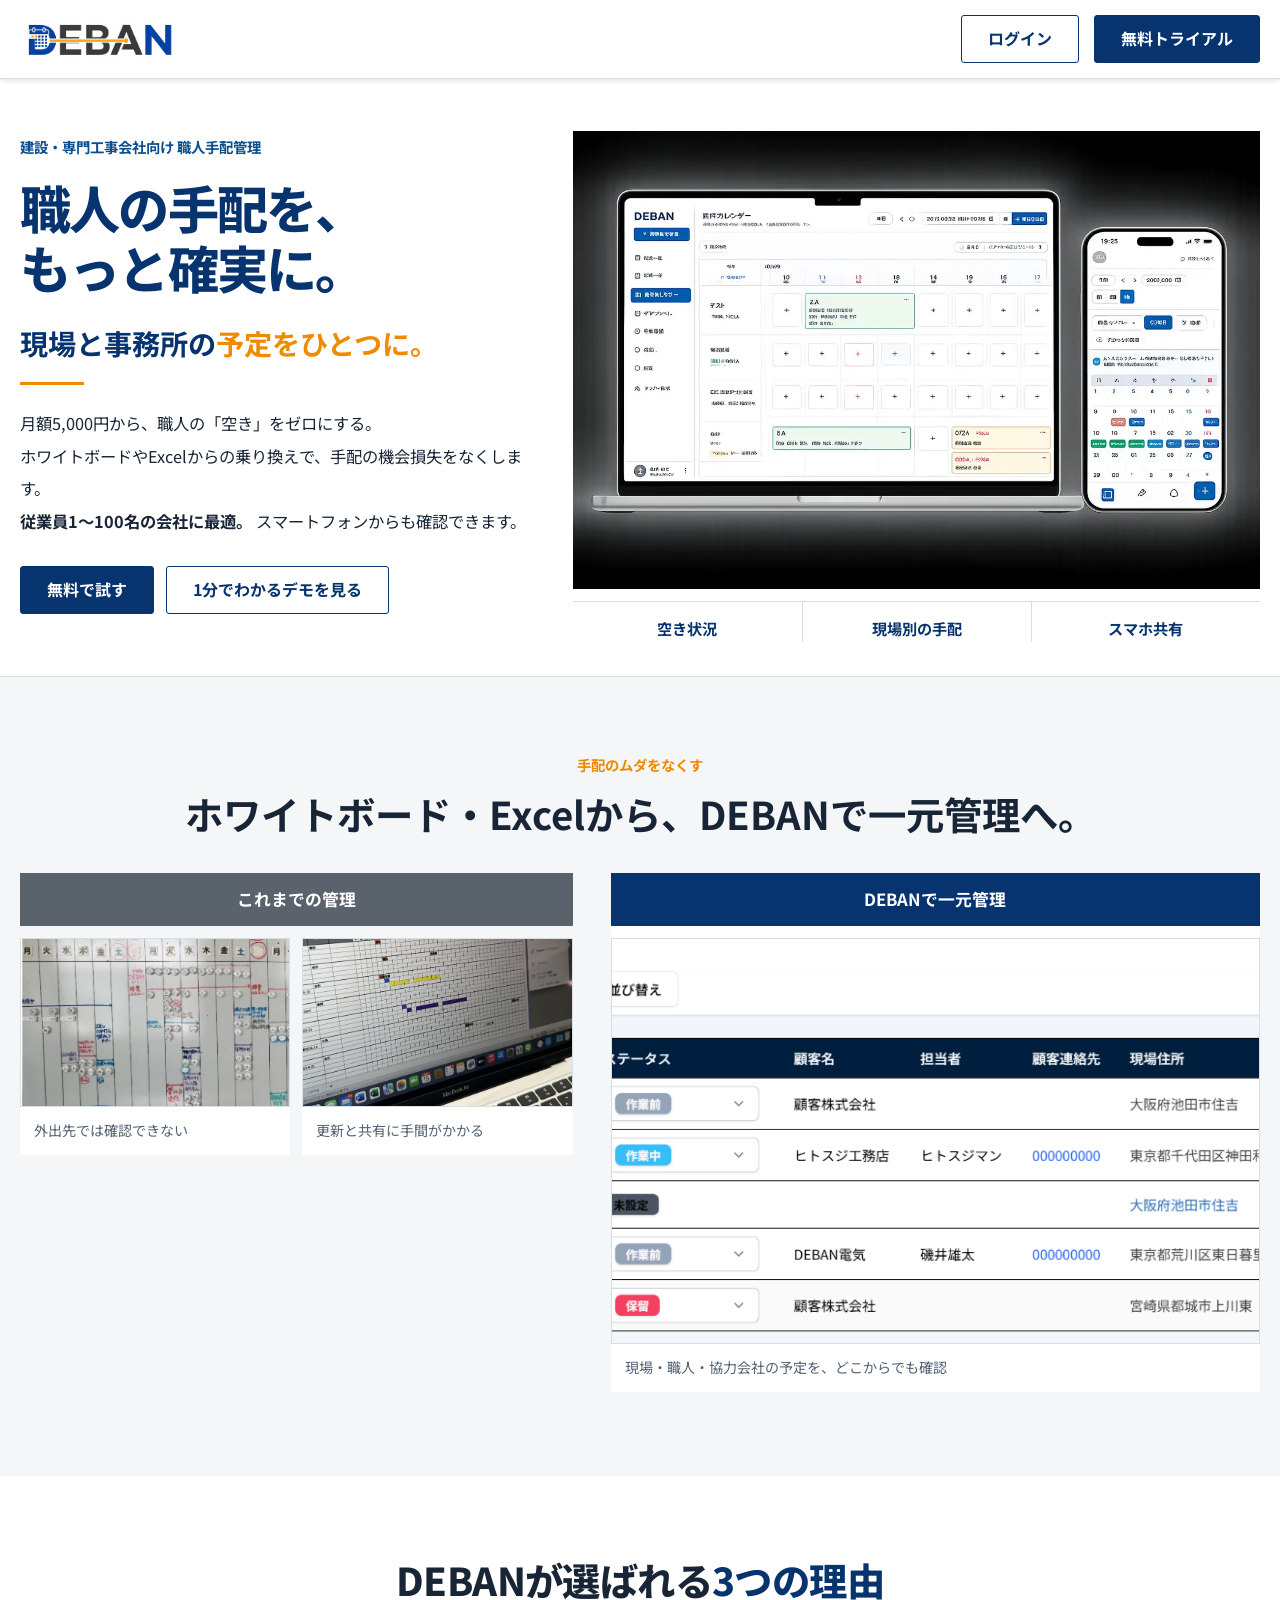
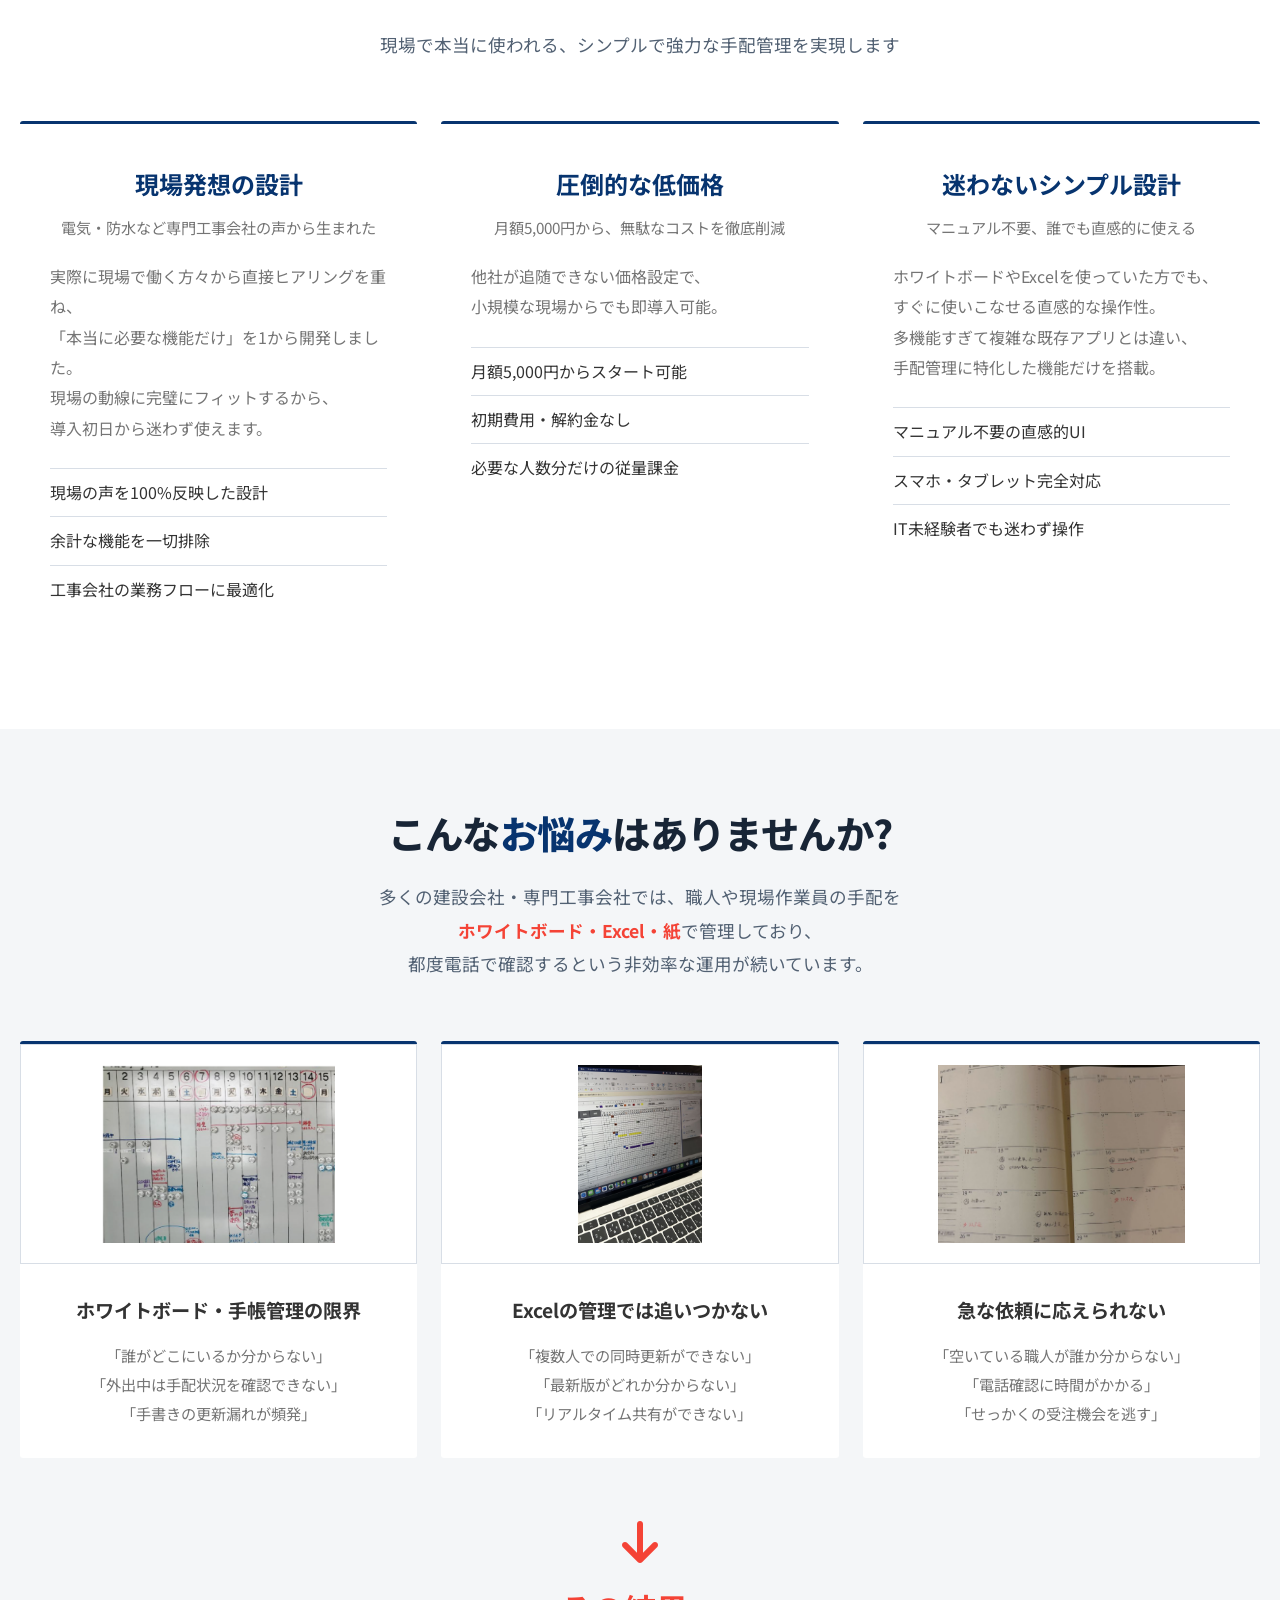
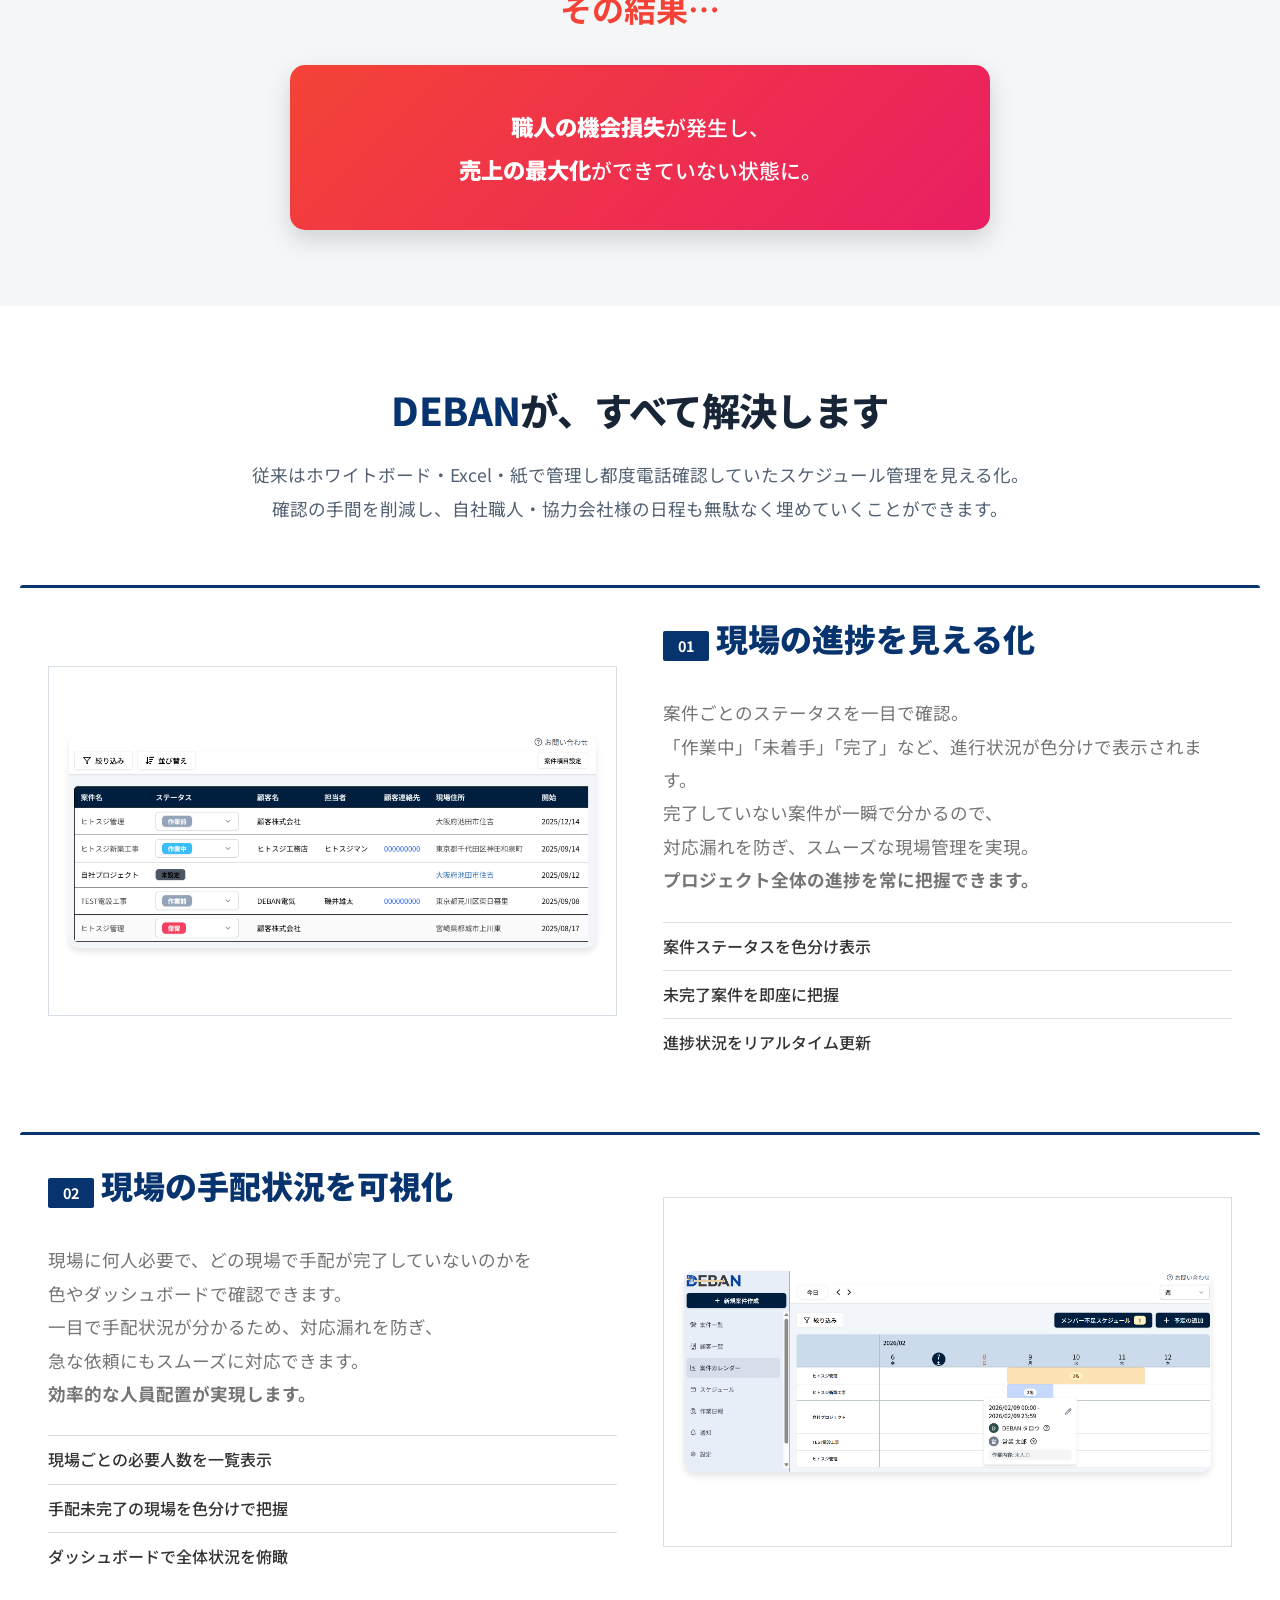
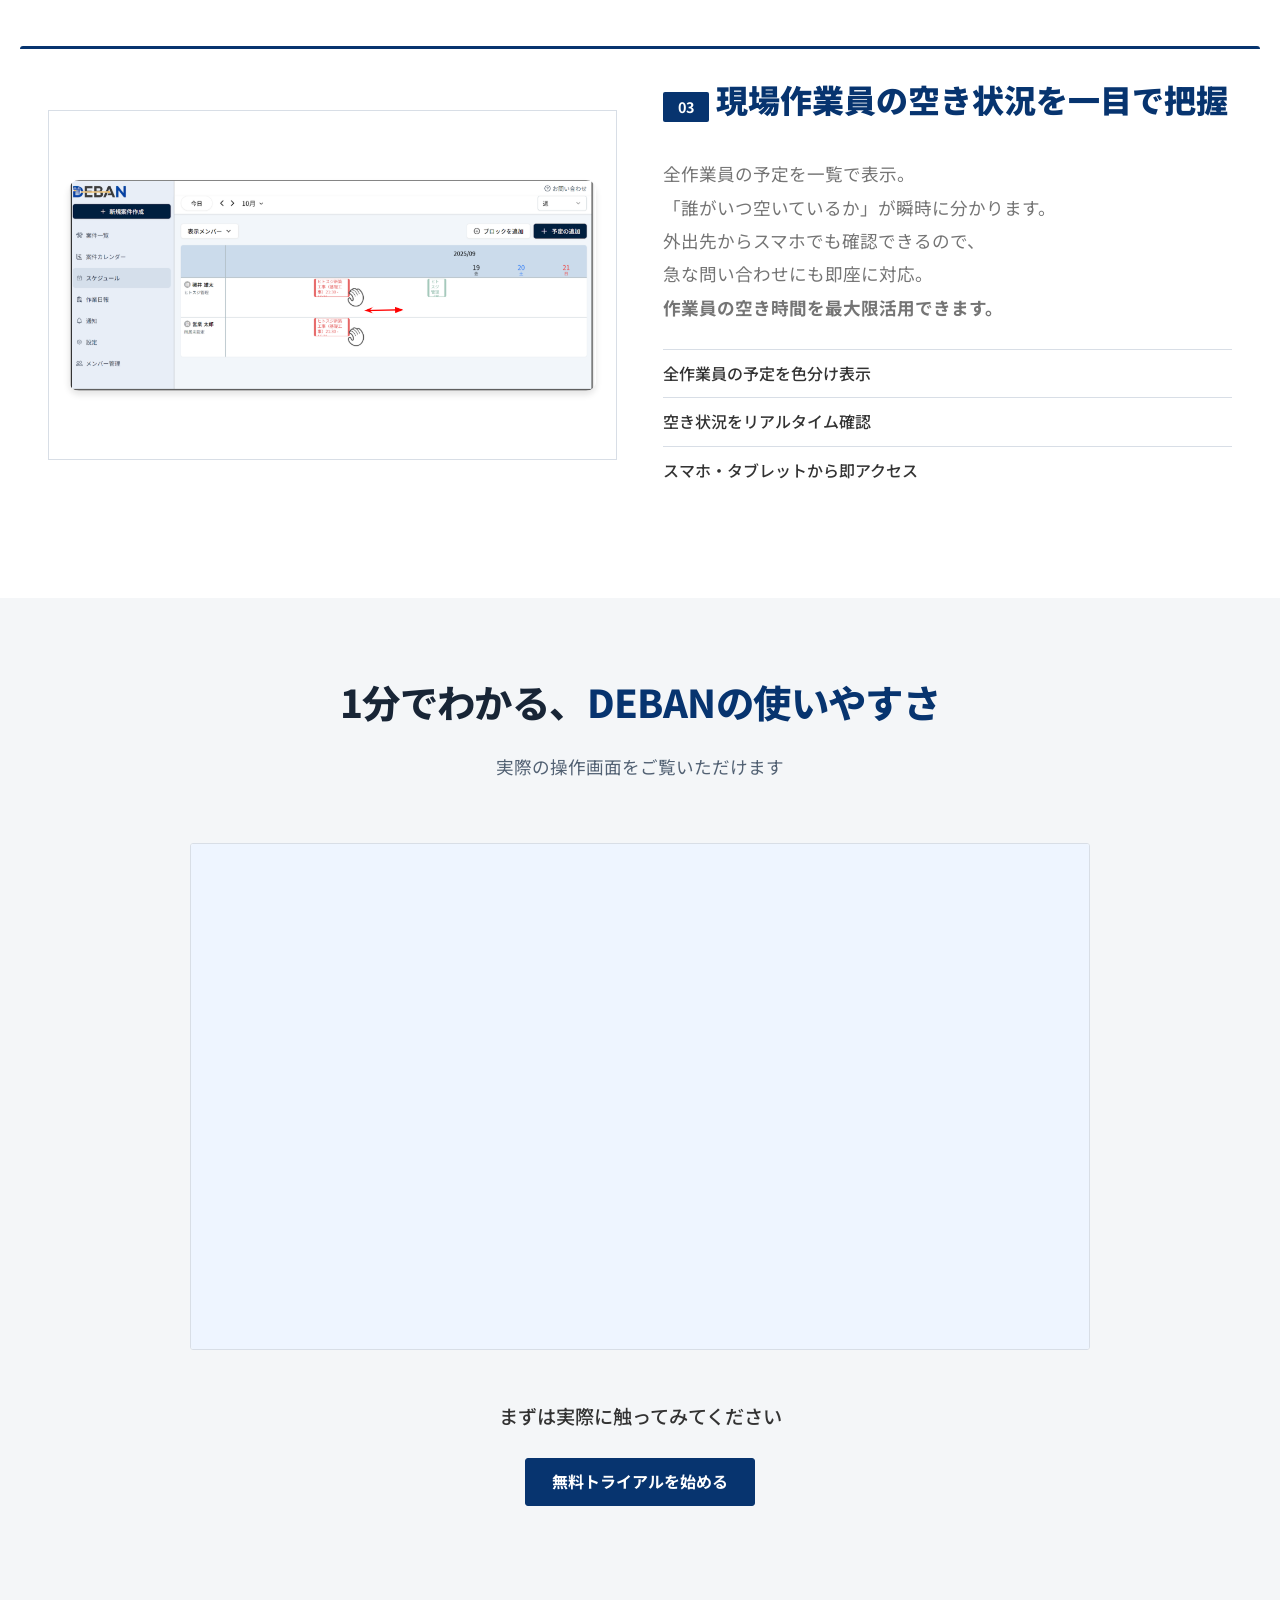
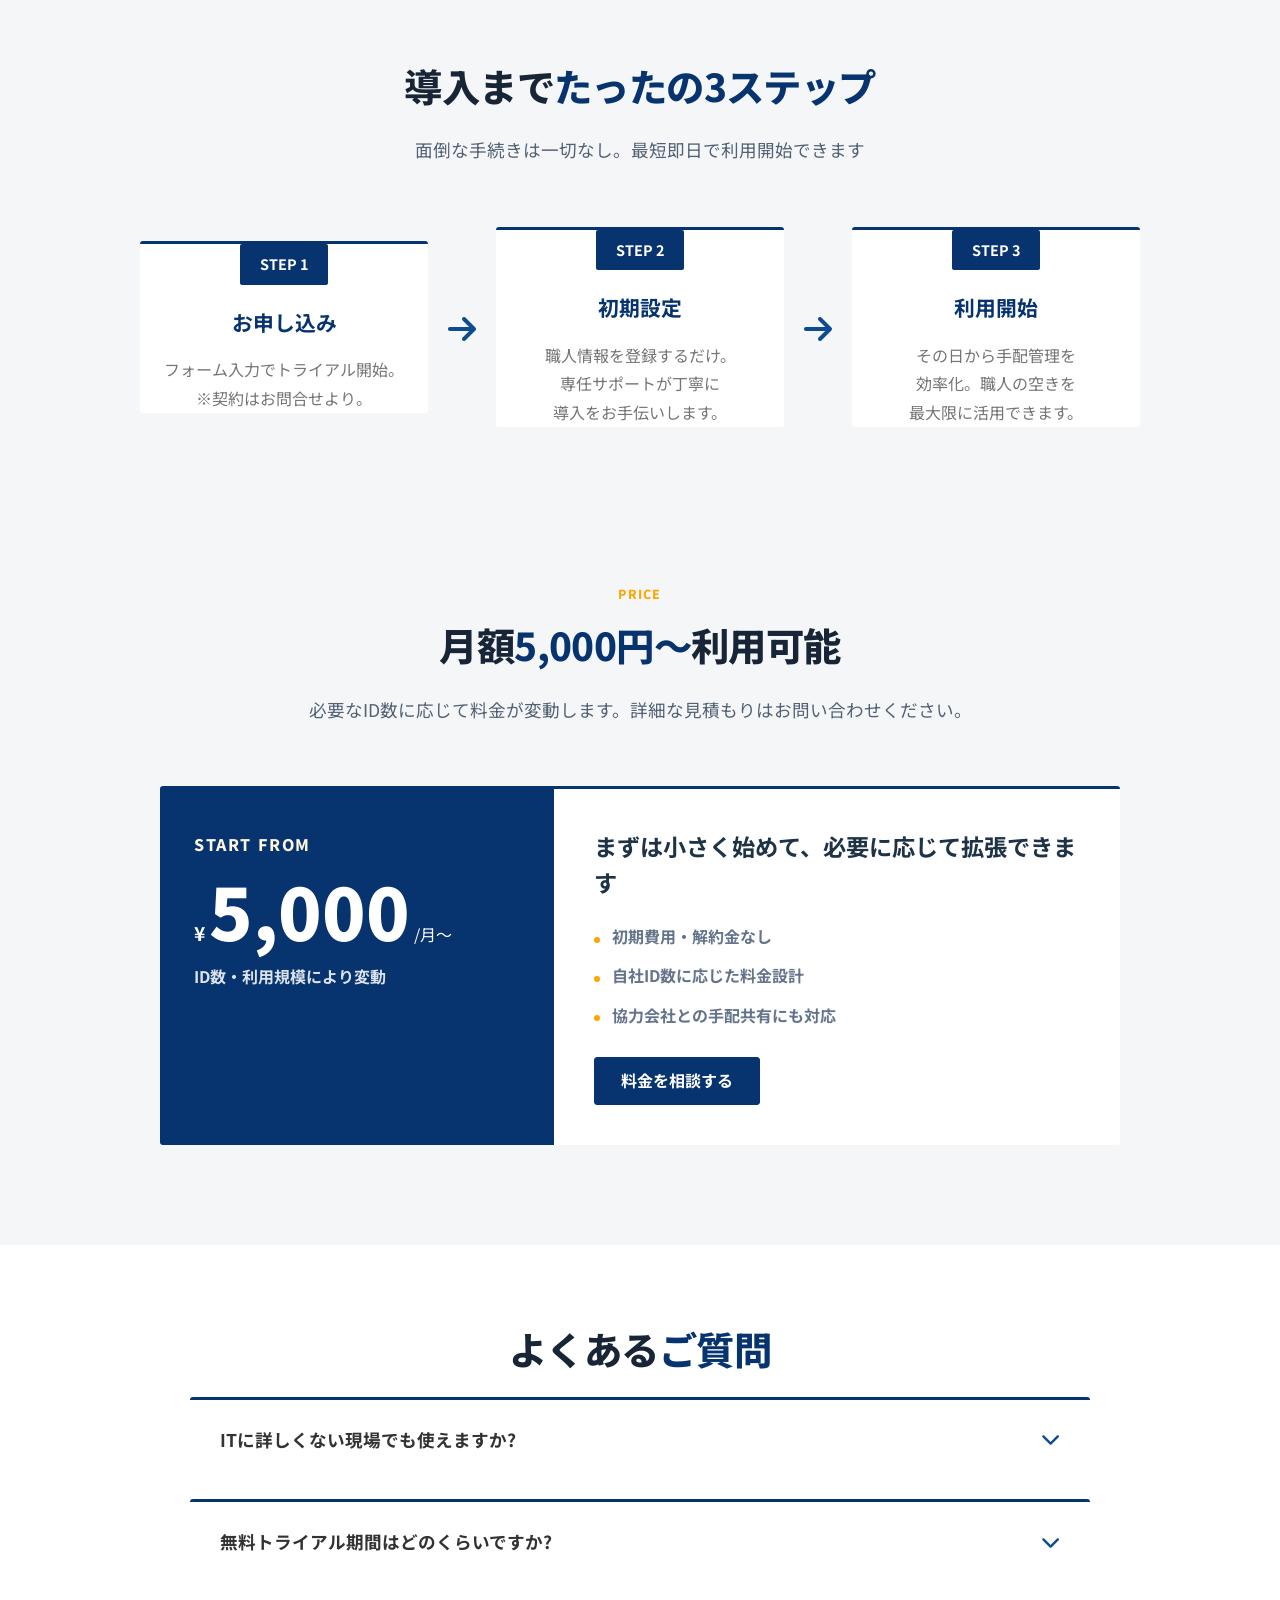
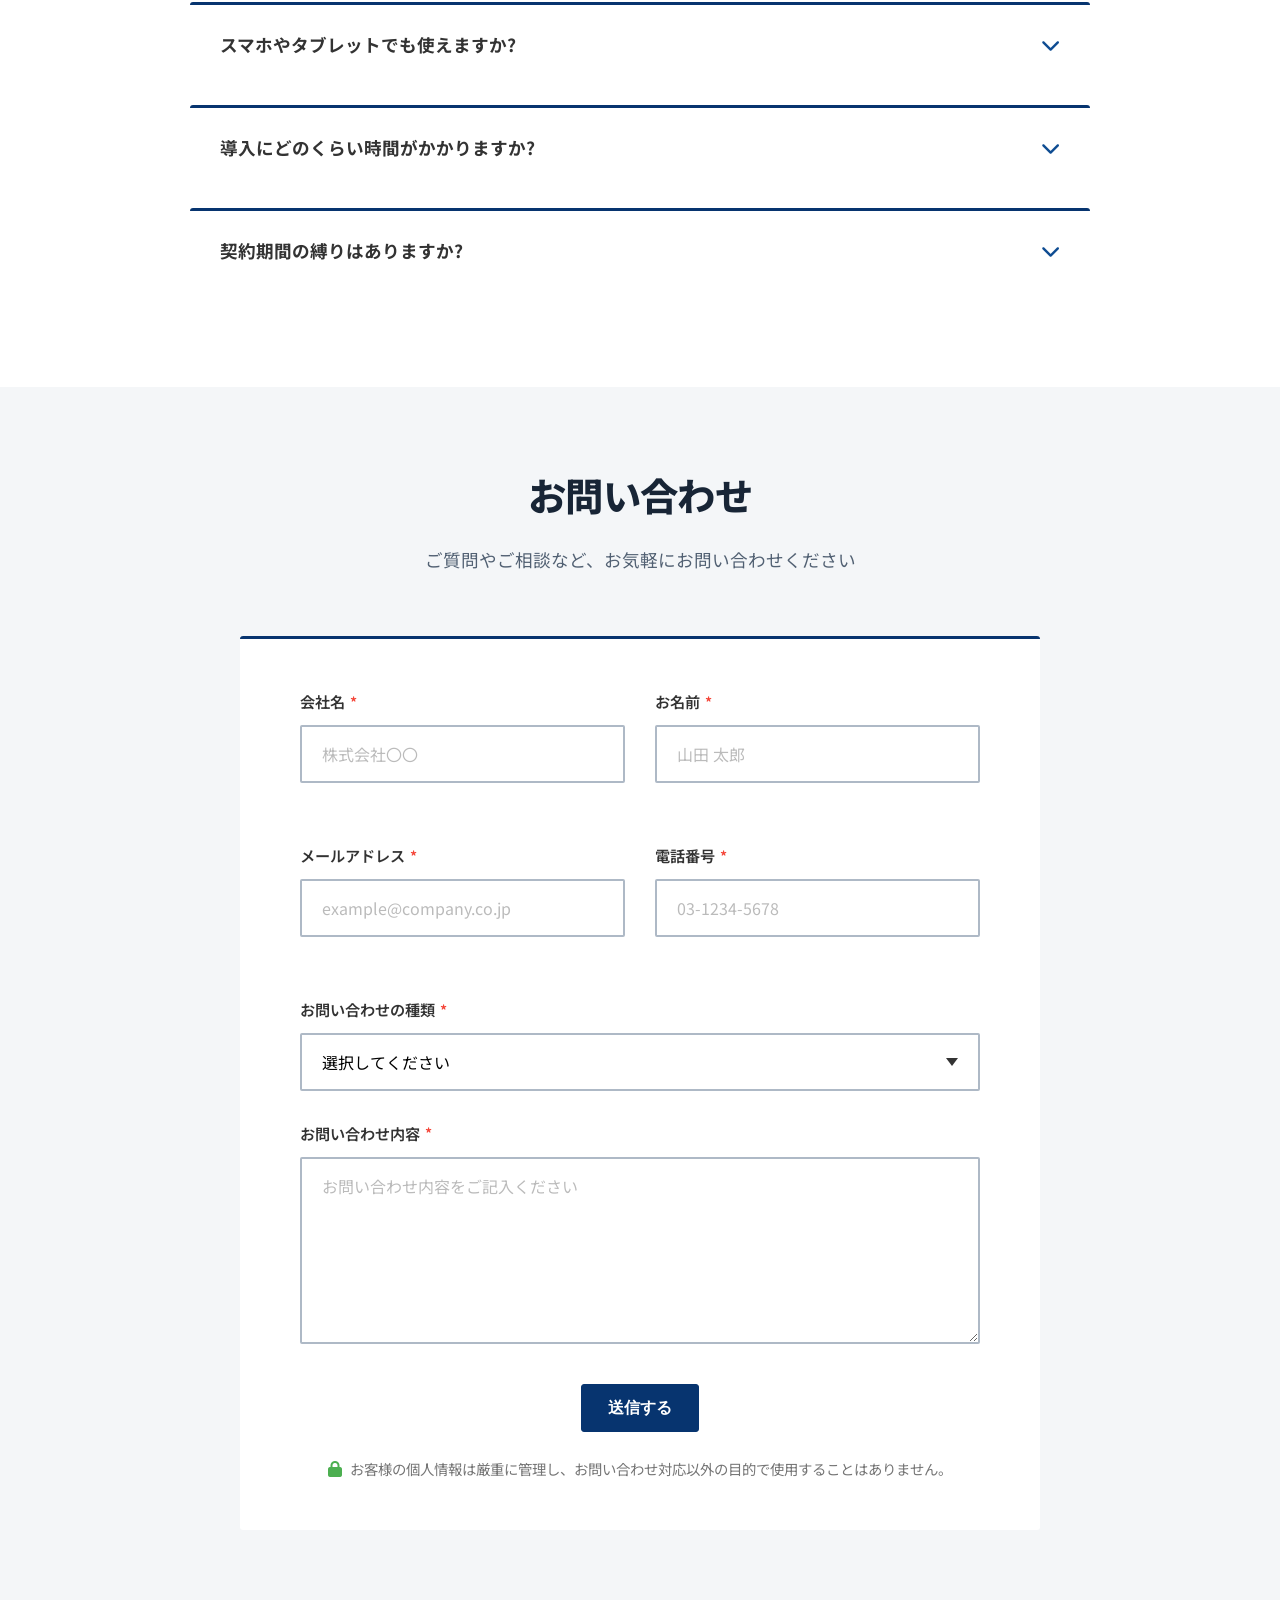
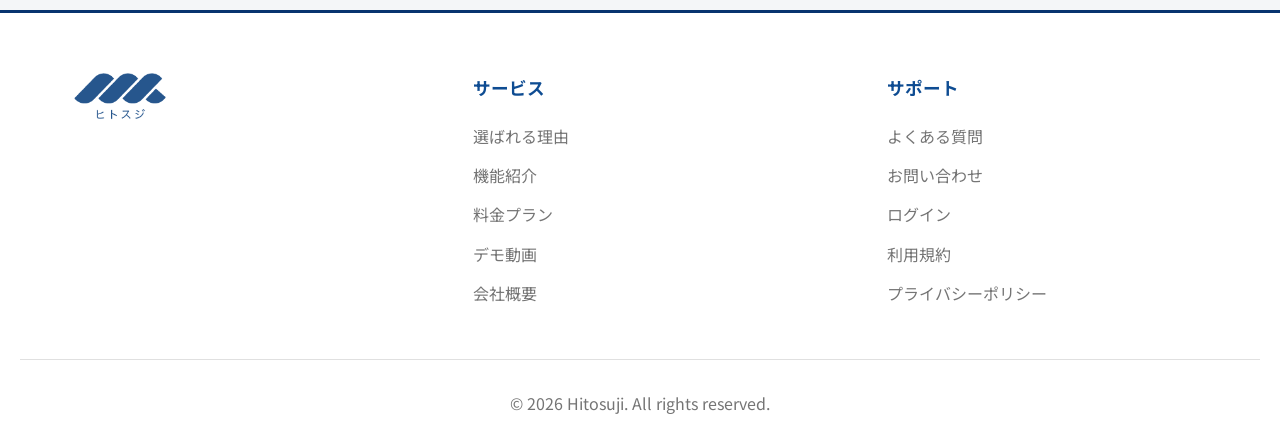
==== commit 334d2b0a: "Use updated DEBAN product image in hero" ====
--- a/index.html
+++ b/index.html
@@ -133,7 +133,7 @@
                     </div>
                 </div>
                 <div class="hero-product">
-                    <img src="images/hero-mockup.png" alt="DEBANの職人手配画面。パソコンとスマートフォンで予定を共有" class="hero-illustration">
+                    <img src="images/deban-hero-product.webp" alt="DEBANの職人手配画面。パソコンとスマートフォンで予定を共有" class="hero-illustration">
                     <div class="hero-callouts" aria-label="DEBANで確認できること">
                         <span>空き状況</span>
                         <span>現場別の手配</span>
--- a/css/style.css
+++ b/css/style.css
@@ -2671,6 +2671,7 @@
     font-weight: 700;
     line-height: 1.5;
 }
+.hero-lead-accent { color: var(--pd-orange); }
 .hero-lead::after {
     content: "";
     display: block;
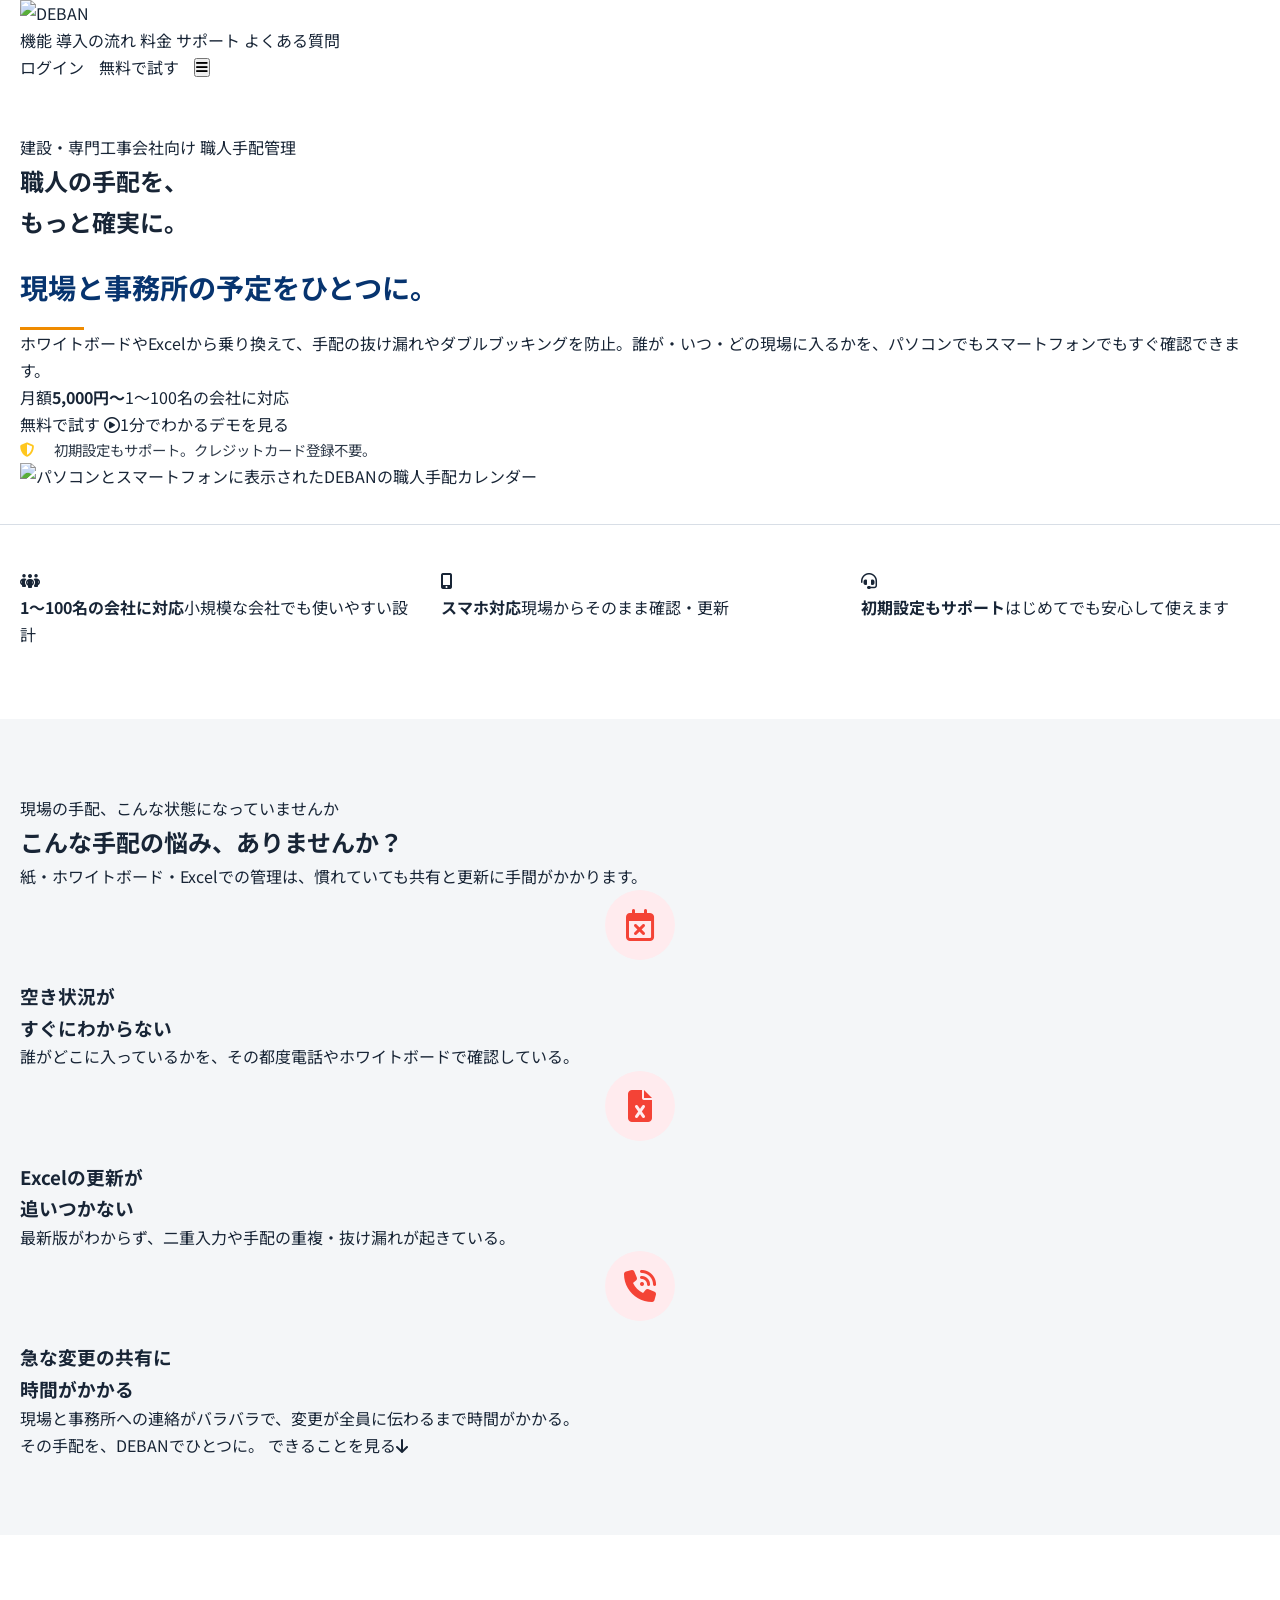
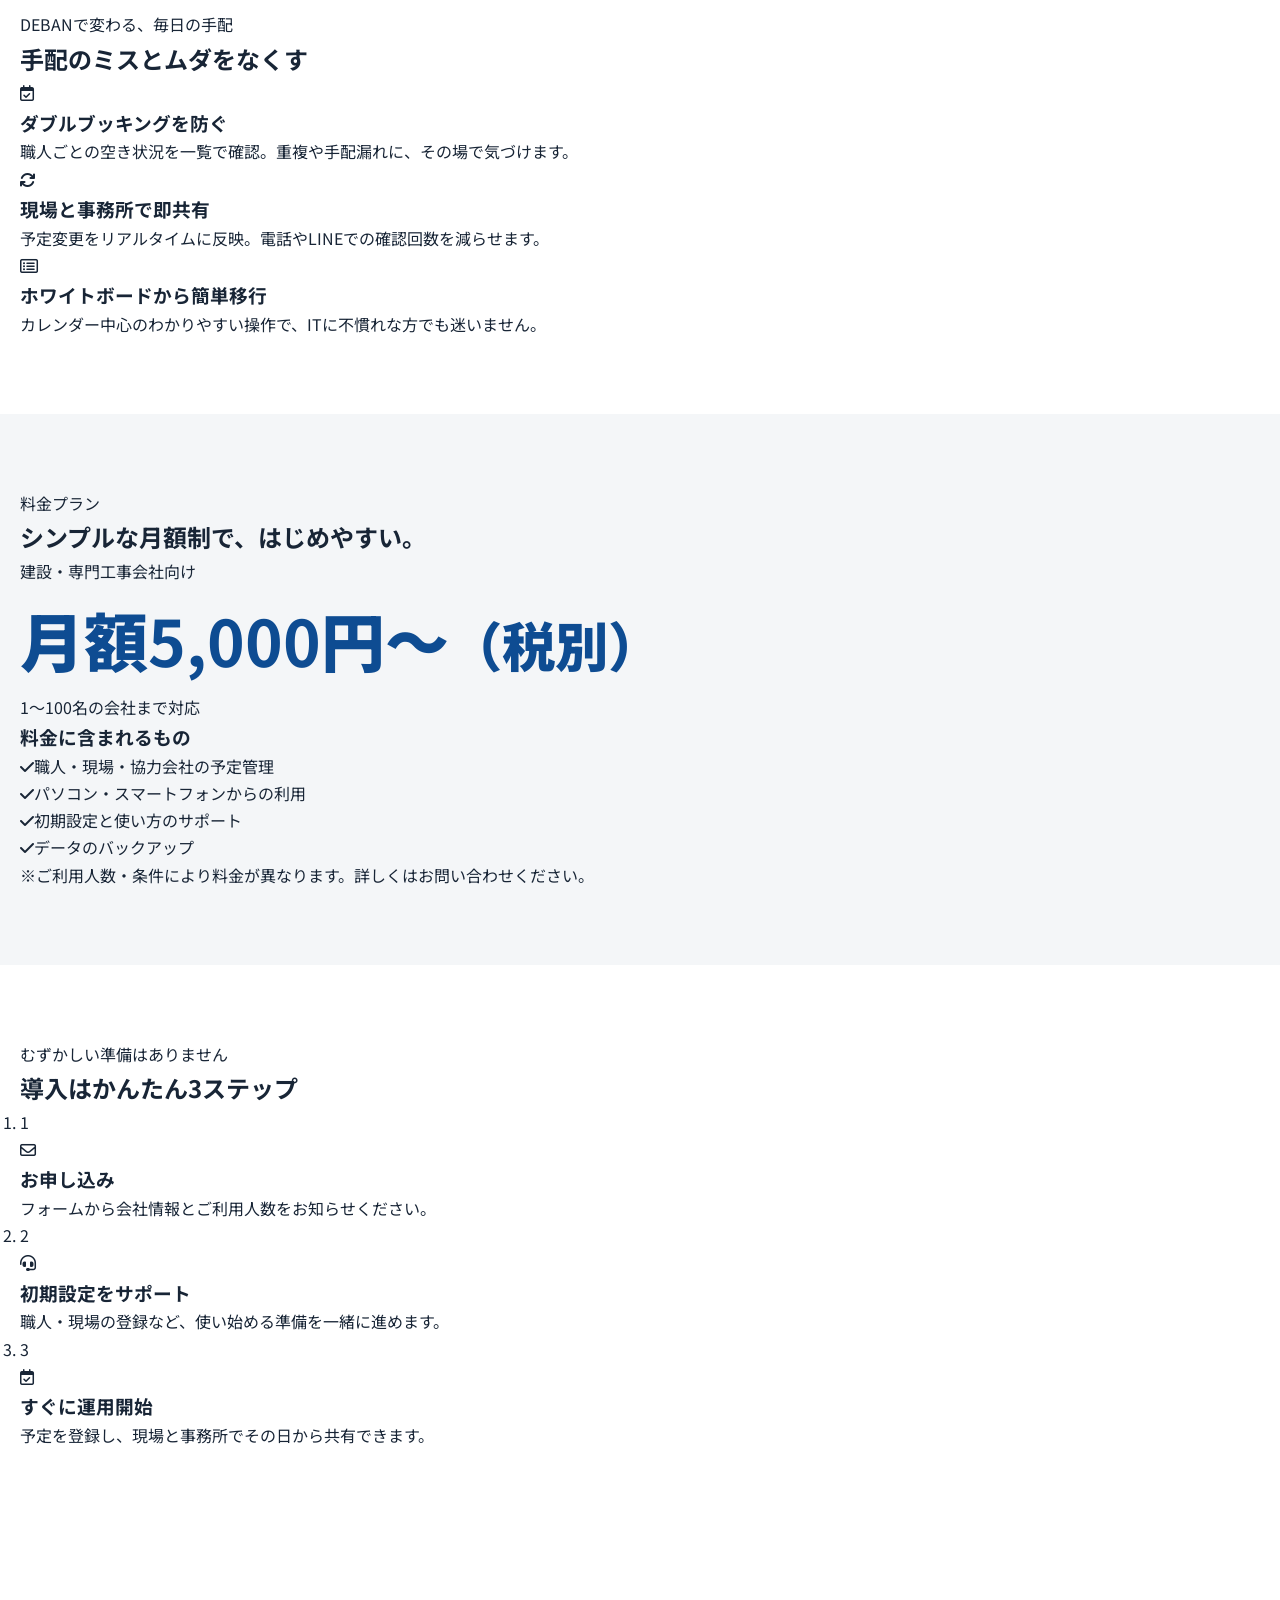
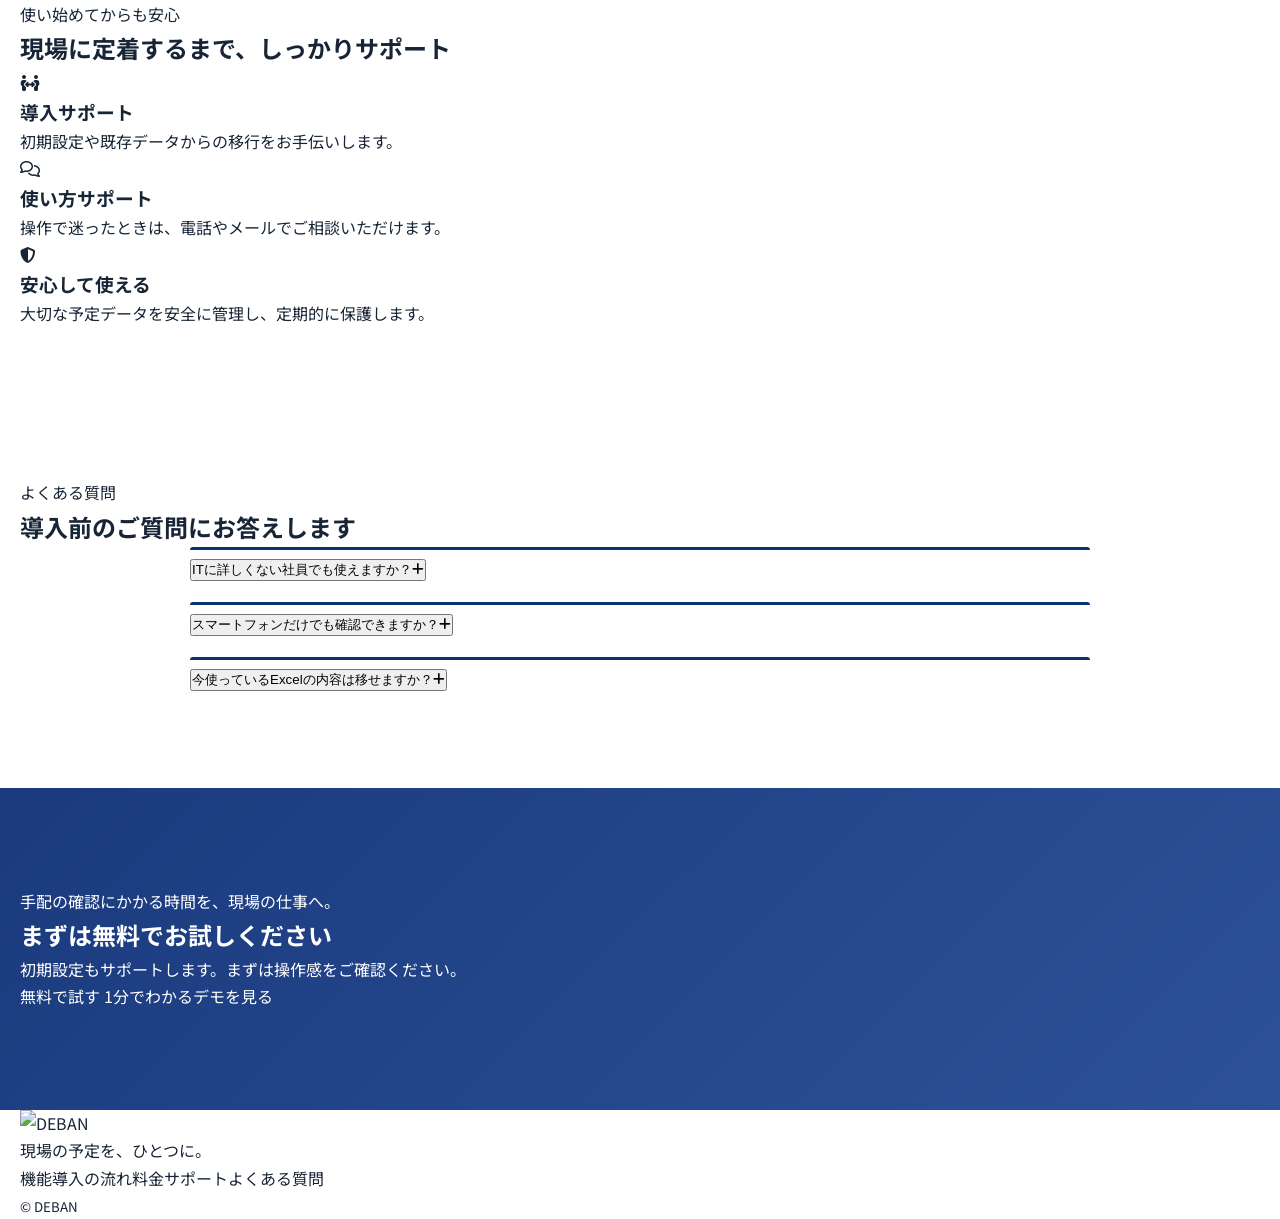
==== commit a68c41cb: "Adopt trust-led LP layout with problem section" ====
--- a/index.html
+++ b/index.html
@@ -1,712 +1,251 @@
-<!DOCTYPE html>
+<!doctype html>
 <html lang="ja">
 <head>
-    <meta charset="UTF-8">
-    <meta name="viewport" content="width=device-width, initial-scale=1.0">
-    <meta name="description" content="DEBAN（デバン）- 工事会社のアドバイスから生まれた、現場のための手配管理アプリ。月額5,000円から職人の空きをゼロにする。建設業・工事現場のスケジュール管理を効率化。">
-    <meta name="keywords" content="DEBAN,デバン,職人手配,建設業,工事現場,スケジュール管理,手配管理,工事管理アプリ,現場管理,職人管理">
-    <title>DEBAN（デバン）- 現場のための職人手配管理アプリ | ログイン・無料トライアル</title>
-    
-    <!-- Favicon（Google検索結果用） -->
-    <link rel="icon" type="image/png" sizes="32x32" href="images/deban-favicon-source.png">
-    <link rel="icon" type="image/png" sizes="16x16" href="images/deban-favicon-source.png">
-    <link rel="apple-touch-icon" sizes="180x180" href="images/deban-favicon-source.png">
-    
-    <!-- Google Search Console 確認 -->
-    <meta name="google-site-verification" content="UmcdmWna-EpQZoN3haKD33AaLMBE4WH5nIBHoYh0EOE" />
-    
-    <!-- SEO強化 -->
-    <meta name="robots" content="index, follow">
-    <link rel="canonical" href="https://deban.h-suji.biz/">
-    
-    <!-- OGP (Open Graph Protocol) - SNSシェア用 -->
-    <meta property="og:type" content="website">
-    <meta property="og:title" content="DEBAN（デバン）- 現場のための職人手配管理アプリ">
-    <meta property="og:description" content="工事会社のアドバイスから生まれた、現場のための手配管理アプリ。月額5,000円から職人の空きをゼロにする。">
-    <meta property="og:url" content="https://deban.h-suji.biz/">
-    <meta property="og:image" content="https://deban.h-suji.biz/images/deban-favicon-source.png">
-    <meta property="og:site_name" content="DEBAN">
-    <meta property="og:locale" content="ja_JP">
-    
-    <!-- Twitter Card -->
-    <meta name="twitter:card" content="summary_large_image">
-    <meta name="twitter:title" content="DEBAN（デバン）- 現場のための職人手配管理アプリ">
-    <meta name="twitter:description" content="工事会社のアドバイスから生まれた、現場のための手配管理アプリ。月額5,000円から職人の空きをゼロにする。">
-    <meta name="twitter:image" content="https://deban.h-suji.biz/images/deban-favicon-source.png">
-    
-    <!-- 構造化データ (JSON-LD) -->
-    <script type="application/ld+json">
-    {
-      "@context": "https://schema.org",
-      "@type": "SoftwareApplication",
-      "name": "DEBAN（デバン）",
-      "applicationCategory": "BusinessApplication",
-      "operatingSystem": "Web, iOS, Android",
-      "offers": {
-        "@type": "Offer",
-        "price": "5000",
-        "priceCurrency": "JPY",
-        "priceSpecification": {
-          "@type": "UnitPriceSpecification",
-          "price": "5000",
-          "priceCurrency": "JPY",
-          "unitText": "MONTH"
-        }
-      },
-      "description": "工事会社のアドバイスから生まれた、現場のための手配管理アプリ。月額5,000円から職人の空きをゼロにする。建設業・工事現場のスケジュール管理を効率化。",
-      "url": "https://deban.h-suji.biz/",
-      "author": {
-        "@type": "Organization",
-        "name": "株式会社ヒトスジ",
-        "url": "https://h-suji.com/"
-      },
-      "aggregateRating": {
-        "@type": "AggregateRating",
-        "ratingValue": "4.8",
-        "ratingCount": "127",
-        "bestRating": "5",
-        "worstRating": "1"
-      }
-    }
-    </script>
-    
-    <script type="application/ld+json">
-    {
-      "@context": "https://schema.org",
-      "@type": "Organization",
-      "name": "株式会社ヒトスジ",
-      "url": "https://h-suji.com/",
-      "logo": "https://deban.h-suji.biz/images/hitosuji-logo.png",
-      "contactPoint": {
-        "@type": "ContactPoint",
-        "email": "info@h-suji.com",
-        "contactType": "Customer Service",
-        "availableLanguage": "Japanese"
-      },
-      "sameAs": [
-        "https://deban-prod.up.railway.app/"
-      ]
-    }
-    </script>
-    
-    <!-- Google Fonts -->
-    <link href="https://fonts.googleapis.com/css2?family=Noto+Sans+JP:wght@400;500;700;900&display=swap" rel="stylesheet">
-    
-    <!-- Font Awesome -->
-    <link rel="stylesheet" href="https://cdn.jsdelivr.net/npm/@fortawesome/fontawesome-free@6.4.0/css/all.min.css">
-    
-    <!-- Custom CSS -->
-    <link rel="stylesheet" href="css/style.css">
+  <meta charset="utf-8">
+  <meta name="viewport" content="width=device-width, initial-scale=1">
+  <meta name="description" content="DEBANは、建設・専門工事会社の職人手配を、現場と事務所でかんたんに共有できる手配管理サービスです。">
+  <title>DEBAN（デバン）｜職人の手配を、もっと確実に。</title>
+  <link rel="preconnect" href="https://fonts.googleapis.com">
+  <link rel="preconnect" href="https://fonts.gstatic.com" crossorigin>
+  <link href="https://fonts.googleapis.com/css2?family=Noto+Sans+JP:wght@400;500;600;700;800&display=swap" rel="stylesheet">
+  <link rel="stylesheet" href="https://cdn.jsdelivr.net/npm/@fortawesome/fontawesome-free@6.7.2/css/all.min.css">
+  <link rel="stylesheet" href="css/style.css">
 </head>
 <body>
-    <!-- Header -->
-    <header class="header">
-        <div class="container">
-            <div class="header-content">
-                <div class="logo">
-                    <img src="images/deban-logo-new.png" alt="DEBAN" class="logo-image">
-                </div>
-                <div class="header-actions">
-                    <a href="https://deban-prod.up.railway.app/sign-in" class="btn-login" target="_blank" rel="noopener">ログイン</a>
-                    <a href="https://docs.google.com/forms/d/e/1FAIpQLSczludpjykgcp0YPcp9cVk4EJkx6yEBnjgI5tLNWoWsttjcqg/viewform?usp=publish-editor" class="btn-cta-header" target="_blank" rel="noopener">無料トライアル</a>
-                </div>
-            </div>
-        </div>
-    </header>
-
-    <!-- First View: operations-first -->
-    <section class="hero" id="hero">
-        <div class="container">
-            <div class="hero-content">
-                <div class="hero-text">
-                    <p class="hero-kicker">建設・専門工事会社向け 職人手配管理</p>
-                    <h1 class="hero-title">職人の手配を、<br><span class="highlight">もっと確実に。</span></h1>
-                    <p class="hero-lead">現場と事務所の<span class="hero-lead-accent">予定をひとつに。</span></p>
-                    <p class="hero-subtitle">
-                        月額5,000円から、職人の「空き」をゼロにする。<br>
-                        ホワイトボードやExcelからの乗り換えで、手配の機会損失をなくします。<br>
-                        <strong>従業員1〜100名の会社に最適。</strong> スマートフォンからも確認できます。
-                    </p>
-                    <div class="hero-cta">
-                        <a href="#trial" class="btn-primary btn-large">無料で試す</a>
-                        <a href="#demo" class="btn-secondary btn-large">1分でわかるデモを見る</a>
-                    </div>
-                </div>
-                <div class="hero-product">
-                    <img src="images/deban-hero-product.webp" alt="DEBANの職人手配画面。パソコンとスマートフォンで予定を共有" class="hero-illustration">
-                    <div class="hero-callouts" aria-label="DEBANで確認できること">
-                        <span>空き状況</span>
-                        <span>現場別の手配</span>
-                        <span>スマホ共有</span>
-                    </div>
-                </div>
-            </div>
-        </div>
-    </section>
-
-    <!-- ホワイトボード・Excelとの比較 -->
-    <section class="operation-proof" aria-labelledby="operation-proof-title">
-        <div class="container">
-            <div class="operation-proof-heading">
-                <p>手配のムダをなくす</p>
-                <h2 id="operation-proof-title">ホワイトボード・Excelから、DEBANで一元管理へ。</h2>
-            </div>
-            <div class="operation-proof-grid">
-                <div class="operation-proof-side operation-proof-before">
-                    <h3>これまでの管理</h3>
-                    <div class="operation-proof-images">
-                        <figure>
-                            <img src="images/whiteboard-management.png" alt="ホワイトボードでの職人手配管理">
-                            <figcaption>外出先では確認できない</figcaption>
-                        </figure>
-                        <figure>
-                            <img src="images/excel-gantt-new.png" alt="Excelでの職人手配管理">
-                            <figcaption>更新と共有に手間がかかる</figcaption>
-                        </figure>
-                    </div>
-                </div>
-                <div class="operation-proof-side operation-proof-after">
-                    <h3>DEBANで一元管理</h3>
-                    <figure>
-                        <img src="images/project-management.png" alt="DEBANで現場と職人の予定を一元管理する画面">
-                        <figcaption>現場・職人・協力会社の予定を、どこからでも確認</figcaption>
-                    </figure>
-                </div>
-            </div>
-        </div>
-    </section>
-
-    <!-- 3つの選ばれる理由 -->
-    <section class="reasons" id="reasons">
-        <div class="container">
-            <h2 class="section-title">DEBANが選ばれる<span class="highlight-text">3つの理由</span></h2>
-            <p class="section-subtitle">現場で本当に使われる、シンプルで強力な手配管理を実現します</p>
-            
-            <div class="reasons-grid">
-                <!-- Reason 1 -->
-                <div class="reason-card">
-                    <div class="reason-icon reason-icon-1">
-                        <i class="fas fa-hard-hat"></i>
-                    </div>
-                    <h3 class="reason-title">現場発想の設計</h3>
-                    <p class="reason-subtitle">電気・防水など専門工事会社の声から生まれた</p>
-                    <p class="reason-text">
-                        実際に現場で働く方々から直接ヒアリングを重ね、<br>
-                        「本当に必要な機能だけ」を1から開発しました。<br>
-                        現場の動線に完璧にフィットするから、<br>
-                        導入初日から迷わず使えます。
-                    </p>
-                    <ul class="reason-list">
-                        <li><i class="fas fa-check"></i> 現場の声を100%反映した設計</li>
-                        <li><i class="fas fa-check"></i> 余計な機能を一切排除</li>
-                        <li><i class="fas fa-check"></i> 工事会社の業務フローに最適化</li>
-                    </ul>
-                </div>
-
-                <!-- Reason 2 -->
-                <div class="reason-card">
-                    <div class="reason-icon reason-icon-2">
-                        <i class="fas fa-yen-sign"></i>
-                    </div>
-                    <h3 class="reason-title">圧倒的な低価格</h3>
-                    <p class="reason-subtitle">月額5,000円から、無駄なコストを徹底削減</p>
-                    <p class="reason-text">
-                        他社が追随できない価格設定で、<br>
-                        小規模な現場からでも即導入可能。
-                    </p>
-                    <ul class="reason-list">
-                        <li><i class="fas fa-check"></i> 月額5,000円からスタート可能</li>
-                        <li><i class="fas fa-check"></i> 初期費用・解約金なし</li>
-                        <li><i class="fas fa-check"></i> 必要な人数分だけの従量課金</li>
-                    </ul>
-                </div>
-
-                <!-- Reason 3 -->
-                <div class="reason-card">
-                    <div class="reason-icon reason-icon-3">
-                        <i class="fas fa-mobile-alt"></i>
-                    </div>
-                    <h3 class="reason-title">迷わないシンプル設計</h3>
-                    <p class="reason-subtitle">マニュアル不要、誰でも直感的に使える</p>
-                    <p class="reason-text">
-                        ホワイトボードやExcelを使っていた方でも、<br>
-                        すぐに使いこなせる直感的な操作性。<br>
-                        多機能すぎて複雑な既存アプリとは違い、<br>
-                        手配管理に特化した機能だけを搭載。
-                    </p>
-                    <ul class="reason-list">
-                        <li><i class="fas fa-check"></i> マニュアル不要の直感的UI</li>
-                        <li><i class="fas fa-check"></i> スマホ・タブレット完全対応</li>
-                        <li><i class="fas fa-check"></i> IT未経験者でも迷わず操作</li>
-                    </ul>
-                </div>
-            </div>
-        </div>
-    </section>
-
-    <!-- 顧客の課題 -->
-    <section class="problems" id="problems">
-        <div class="container">
-            <h2 class="section-title">こんな<span class="highlight-text">お悩み</span>はありませんか?</h2>
-            <p class="section-subtitle">
-                多くの建設会社・専門工事会社では、職人や現場作業員の手配を<br>
-                <strong>ホワイトボード・Excel・紙</strong>で管理しており、<br>
-                都度電話で確認するという非効率な運用が続いています。
-            </p>
-            
-            <div class="problems-grid-new">
-                <!-- Problem 1: ホワイトボード -->
-                <div class="problem-card-new">
-                    <div class="problem-image">
-                        <img src="images/whiteboard-management.png" alt="ホワイトボード管理の様子" loading="lazy">
-                    </div>
-                    <div class="problem-content">
-                        <div class="problem-icon">
-                            <i class="fas fa-exclamation-triangle"></i>
-                        </div>
-                        <h3 class="problem-title">ホワイトボード・手帳管理の限界</h3>
-                        <p class="problem-text">
-                            「誰がどこにいるか分からない」<br>
-                            「外出中は手配状況を確認できない」<br>
-                            「手書きの更新漏れが頻発」
-                        </p>
-                    </div>
-                </div>
-
-                <!-- Problem 2: Excel -->
-                <div class="problem-card-new">
-                    <div class="problem-image">
-                        <img src="images/excel-gantt-new.png" alt="Excel管理" loading="lazy">
-                    </div>
-                    <div class="problem-content">
-                        <div class="problem-icon">
-                            <i class="fas fa-file-excel"></i>
-                        </div>
-                        <h3 class="problem-title">Excelの管理では追いつかない</h3>
-                        <p class="problem-text">
-                            「複数人での同時更新ができない」<br>
-                            「最新版がどれか分からない」<br>
-                            「リアルタイム共有ができない」
-                        </p>
-                    </div>
-                </div>
-
-                <!-- Problem 3: 電話確認 -->
-                <div class="problem-card-new">
-                    <div class="problem-image">
-                        <img src="images/calendar-schedule.png" alt="電話での確認作業" loading="lazy">
-                    </div>
-                    <div class="problem-content">
-                        <div class="problem-icon">
-                            <i class="fas fa-phone-slash"></i>
-                        </div>
-                        <h3 class="problem-title">急な依頼に応えられない</h3>
-                        <p class="problem-text">
-                            「空いている職人が誰か分からない」<br>
-                            「電話確認に時間がかかる」<br>
-                            「せっかくの受注機会を逃す」
-                        </p>
-                    </div>
-                </div>
-            </div>
-
-            <div class="problem-impact">
-                <div class="problem-impact-content">
-                    <h3 class="problem-impact-title">
-                        <i class="fas fa-arrow-down"></i>
-                        その結果…
-                    </h3>
-                    <div class="problem-impact-box">
-                        <p class="problem-impact-text">
-                            <strong>職人の機会損失</strong>が発生し、<br>
-                            <strong>売上の最大化</strong>ができていない状態に。
-                        </p>
-                    </div>
-                </div>
-            </div>
-        </div>
-    </section>
-
-    <!-- 解決策の提示 -->
-    <section class="solution" id="solution">
-        <div class="container">
-            <h2 class="section-title"><span class="highlight-text">DEBAN</span>が、すべて解決します</h2>
-            <p class="section-subtitle">
-                従来はホワイトボード・Excel・紙で管理し都度電話確認していたスケジュール管理を見える化。<br>
-                確認の手間を削減し、自社職人・協力会社様の日程も無駄なく埋めていくことができます。
-            </p>
-            
-            <div class="solution-features">
-                <!-- Feature 1 -->
-                <div class="solution-feature">
-                    <div class="solution-feature-image">
-                        <div class="solution-image-real">
-                            <img src="images/project-management.png" alt="DEBAN 案件管理画面" loading="lazy">
-                        </div>
-                    </div>
-                    <div class="solution-feature-text">
-                        <h3 class="solution-feature-title">
-                            <span class="feature-number">01</span>
-                            現場の進捗を見える化
-                        </h3>
-                        <p class="solution-feature-description">
-                            案件ごとのステータスを一目で確認。<br>
-                            「作業中」「未着手」「完了」など、進行状況が色分けで表示されます。<br>
-                            完了していない案件が一瞬で分かるので、<br>
-                            対応漏れを防ぎ、スムーズな現場管理を実現。<br>
-                            <strong>プロジェクト全体の進捗を常に把握できます。</strong>
-                        </p>
-                        <ul class="solution-feature-list">
-                            <li><i class="fas fa-check-circle"></i> 案件ステータスを色分け表示</li>
-                            <li><i class="fas fa-check-circle"></i> 未完了案件を即座に把握</li>
-                            <li><i class="fas fa-check-circle"></i> 進捗状況をリアルタイム更新</li>
-                        </ul>
-                    </div>
-                </div>
-
-                <!-- Feature 2 -->
-                <div class="solution-feature solution-feature-reverse">
-                    <div class="solution-feature-image">
-                        <div class="solution-image-real">
-                            <img src="images/schedule-list.png" alt="DEBAN 案件一覧画面" loading="lazy">
-                        </div>
-                    </div>
-                    <div class="solution-feature-text">
-                        <h3 class="solution-feature-title">
-                            <span class="feature-number">02</span>
-                            現場の手配状況を可視化
-                        </h3>
-                        <p class="solution-feature-description">
-                            現場に何人必要で、どの現場で手配が完了していないのかを<br>
-                            色やダッシュボードで確認できます。<br>
-                            一目で手配状況が分かるため、対応漏れを防ぎ、<br>
-                            急な依頼にもスムーズに対応できます。<br>
-                            <strong>効率的な人員配置が実現します。</strong>
-                        </p>
-                        <ul class="solution-feature-list">
-                            <li><i class="fas fa-check-circle"></i> 現場ごとの必要人数を一覧表示</li>
-                            <li><i class="fas fa-check-circle"></i> 手配未完了の現場を色分けで把握</li>
-                            <li><i class="fas fa-check-circle"></i> ダッシュボードで全体状況を俯瞰</li>
-                        </ul>
-                    </div>
-                </div>
-
-                <!-- Feature 3 -->
-                <div class="solution-feature">
-                    <div class="solution-feature-image">
-                        <div class="solution-image-real">
-                            <img src="images/schedule-calendar.png" alt="DEBAN スケジュールカレンダー画面" loading="lazy">
-                        </div>
-                    </div>
-                    <div class="solution-feature-text">
-                        <h3 class="solution-feature-title">
-                            <span class="feature-number">03</span>
-                            現場作業員の空き状況を一目で把握
-                        </h3>
-                        <p class="solution-feature-description">
-                            全作業員の予定を一覧で表示。<br>
-                            「誰がいつ空いているか」が瞬時に分かります。<br>
-                            外出先からスマホでも確認できるので、<br>
-                            急な問い合わせにも即座に対応。<br>
-                            <strong>作業員の空き時間を最大限活用できます。</strong>
-                        </p>
-                        <ul class="solution-feature-list">
-                            <li><i class="fas fa-check-circle"></i> 全作業員の予定を色分け表示</li>
-                            <li><i class="fas fa-check-circle"></i> 空き状況をリアルタイム確認</li>
-                            <li><i class="fas fa-check-circle"></i> スマホ・タブレットから即アクセス</li>
-                        </ul>
-                    </div>
-                </div>
-            </div>
-        </div>
-    </section>
-
-    <!-- デモ動画セクション -->
-    <section class="demo" id="demo">
-        <div class="container">
-            <h2 class="section-title">1分でわかる、<span class="highlight-text">DEBANの使いやすさ</span></h2>
-            <p class="section-subtitle">実際の操作画面をご覧いただけます</p>
-            
-            <div class="demo-video">
-                <div class="demo-video-shell">
-                    <div class="demo-video-header">
-                        <div class="demo-video-dots" aria-hidden="true"><span></span><span></span><span></span></div>
-                        <p>実際の画面操作をリアルに確認</p>
-                    </div>
-                    <div class="demo-video-frame">
-                        <iframe src="https://www.loom.com/embed/a5f344579d2b4a158444235ca1c591a5?sid=8d4c5f8b-8f9e-4f3a-9c8a-5e5c5f5c5f5c" title="DEBAN デモ動画" frameborder="0" webkitallowfullscreen mozallowfullscreen allowfullscreen></iframe>
-                    </div>
-                    <div class="demo-video-caption">
-                        <span>クリック操作</span>
-                        <span>画面遷移</span>
-                        <span>スマホ確認</span>
-                    </div>
-                </div>
-            </div>
-
-            <div class="demo-cta">
-                <p class="demo-cta-text">まずは実際に触ってみてください</p>
-                <a href="https://docs.google.com/forms/d/e/1FAIpQLSczludpjykgcp0YPcp9cVk4EJkx6yEBnjgI5tLNWoWsttjcqg/viewform?usp=publish-editor" class="btn-primary btn-large" target="_blank" rel="noopener">
-                    <i class="fas fa-rocket"></i> 無料トライアルを始める
-                </a>
-            </div>
-        </div>
-    </section>
-
-    <!-- 導入の流れ -->
-    <section class="flow" id="flow">
-        <div class="container">
-            <h2 class="section-title">導入まで<span class="highlight-text">たったの3ステップ</span></h2>
-            <p class="section-subtitle">面倒な手続きは一切なし。最短即日で利用開始できます</p>
-            
-            <div class="flow-steps">
-                <div class="flow-step">
-                    <div class="flow-step-number">STEP 1</div>
-                    <div class="flow-step-icon">
-                        <i class="fas fa-edit"></i>
-                    </div>
-                    <h3 class="flow-step-title">お申し込み</h3>
-                    <p class="flow-step-text">
-                        フォーム入力でトライアル開始。<br>
-                        ※契約はお問合せより。
-                    </p>
-                </div>
-
-                <div class="flow-arrow">
-                    <i class="fas fa-arrow-right"></i>
-                </div>
-
-                <div class="flow-step">
-                    <div class="flow-step-number">STEP 2</div>
-                    <div class="flow-step-icon">
-                        <i class="fas fa-user-plus"></i>
-                    </div>
-                    <h3 class="flow-step-title">初期設定</h3>
-                    <p class="flow-step-text">
-                        職人情報を登録するだけ。<br>
-                        専任サポートが丁寧に<br>
-                        導入をお手伝いします。
-                    </p>
-                </div>
-
-                <div class="flow-arrow">
-                    <i class="fas fa-arrow-right"></i>
-                </div>
-
-                <div class="flow-step">
-                    <div class="flow-step-number">STEP 3</div>
-                    <div class="flow-step-icon">
-                        <i class="fas fa-rocket"></i>
-                    </div>
-                    <h3 class="flow-step-title">利用開始</h3>
-                    <p class="flow-step-text">
-                        その日から手配管理を<br>
-                        効率化。職人の空きを<br>
-                        最大限に活用できます。
-                    </p>
-                </div>
-            </div>
-        </div>
-    </section>
-
-    <!-- 料金プラン -->
-    <section class="pricing" id="pricing">
-        <div class="container">
-            <div class="sales-section-heading">
-                <span class="section-eyebrow">PRICE</span>
-                <h2 class="section-title">月額<span class="highlight-text">5,000円〜</span>利用可能</h2>
-                <p class="section-subtitle">必要なID数に応じて料金が変動します。詳細な見積もりはお問い合わせください。</p>
-            </div>
-
-            <div class="pricing-simple-card">
-                <div class="pricing-simple-main">
-                    <p class="pricing-simple-label">START FROM</p>
-                    <div class="pricing-simple-price">
-                        <span class="price-currency">¥</span>
-                        <span class="price-amount">5,000</span>
-                        <span class="price-unit">/月〜</span>
-                    </div>
-                    <p class="pricing-simple-note">ID数・利用規模により変動</p>
-                </div>
-                <div class="pricing-simple-detail">
-                    <h3>まずは小さく始めて、必要に応じて拡張できます</h3>
-                    <ul>
-                        <li>初期費用・解約金なし</li>
-                        <li>自社ID数に応じた料金設計</li>
-                        <li>協力会社との手配共有にも対応</li>
-                    </ul>
-                    <a href="https://docs.google.com/forms/d/e/1FAIpQLSczludpjykgcp0YPcp9cVk4EJkx6yEBnjgI5tLNWoWsttjcqg/viewform?usp=publish-editor" class="btn-primary btn-large" target="_blank" rel="noopener">
-                        <i class="fas fa-rocket"></i> 料金を相談する
-                    </a>
-                </div>
-            </div>
-
-            <div class="pricing-placeholder" aria-label="料金詳細の追加予定枠">
-                <div></div>
-            </div>
-        </div>
-    </section>
-
-    <!-- よくある質問 -->
-    <section class="faq" id="faq">
-        <div class="container">
-            <h2 class="section-title">よくある<span class="highlight-text">ご質問</span></h2>
-            
-            <div class="faq-list">
-                <div class="faq-item">
-                    <div class="faq-question">
-                        <i class="fas fa-question-circle"></i>
-                        <h3>ITに詳しくない現場でも使えますか?</h3>
-                        <i class="fas fa-chevron-down faq-toggle"></i>
-                    </div>
-                    <div class="faq-answer">
-                        <p>はい、問題ありません。DEBANはホワイトボードやExcelを使っていた方でも迷わず使えるよう、直感的な操作性を徹底しています。マニュアル不要で、導入初日から使いこなせます。また、専任サポートが丁寧に導入をお手伝いしますのでご安心ください。</p>
-                    </div>
-                </div>
-
-                <div class="faq-item">
-                    <div class="faq-question">
-                        <i class="fas fa-question-circle"></i>
-                        <h3>無料トライアル期間はどのくらいですか?</h3>
-                        <i class="fas fa-chevron-down faq-toggle"></i>
-                    </div>
-                    <div class="faq-answer">
-                        <p>14日間無料でお試しいただけます。クレジットカードの登録も不要です。トライアル期間中はすべての機能をご利用いただけますので、実際の業務でお試しください。</p>
-                    </div>
-                </div>
-
-                <div class="faq-item">
-                    <div class="faq-question">
-                        <i class="fas fa-question-circle"></i>
-                        <h3>スマホやタブレットでも使えますか?</h3>
-                        <i class="fas fa-chevron-down faq-toggle"></i>
-                    </div>
-                    <div class="faq-answer">
-                        <p>はい、完全対応しています。iPhone、Android、iPad、各種タブレットから快適にご利用いただけます。外出先からでも手配状況の確認や登録が可能です。</p>
-                    </div>
-                </div>
-
-                <div class="faq-item">
-                    <div class="faq-question">
-                        <i class="fas fa-question-circle"></i>
-                        <h3>導入にどのくらい時間がかかりますか?</h3>
-                        <i class="fas fa-chevron-down faq-toggle"></i>
-                    </div>
-                    <div class="faq-answer">
-                        <p>最短即日でご利用開始いただけます。お申し込み後、職人情報を登録するだけですぐに使い始められます。専任サポートが初期設定をお手伝いしますので、スムーズに導入できます。</p>
-                    </div>
-                </div>
-
-                <div class="faq-item">
-                    <div class="faq-question">
-                        <i class="fas fa-question-circle"></i>
-                        <h3>契約期間の縛りはありますか?</h3>
-                        <i class="fas fa-chevron-down faq-toggle"></i>
-                    </div>
-                    <div class="faq-answer">
-                        <p>契約期間の縛りは一切ありません。月単位でのご契約となり、いつでも解約可能です。解約金も発生しませんのでご安心ください。</p>
-                    </div>
-                </div>
-
-            </div>
-        </div>
-    </section>
-
-    <!-- お問い合わせフォーム -->
-    <section class="contact-form" id="contact">
-        <div class="container">
-            <h2 class="section-title">お問い合わせ</h2>
-            <p class="section-subtitle">ご質問やご相談など、お気軽にお問い合わせください</p>
-            
-            <form class="contact-form-wrapper" id="contactForm" action="https://formspree.io/f/xeelqbql" method="POST">
-                <div class="form-row">
-                    <div class="form-group">
-                        <label for="company" class="form-label">会社名 <span class="required">*</span></label>
-                        <input type="text" id="company" name="company" class="form-control" placeholder="株式会社〇〇" required>
-                    </div>
-                    <div class="form-group">
-                        <label for="name" class="form-label">お名前 <span class="required">*</span></label>
-                        <input type="text" id="name" name="name" class="form-control" placeholder="山田 太郎" required>
-                    </div>
-                </div>
-
-                <div class="form-row">
-                    <div class="form-group">
-                        <label for="email" class="form-label">メールアドレス <span class="required">*</span></label>
-                        <input type="email" id="email" name="email" class="form-control" placeholder="example@company.co.jp" required>
-                    </div>
-                    <div class="form-group">
-                        <label for="phone" class="form-label">電話番号 <span class="required">*</span></label>
-                        <input type="tel" id="phone" name="phone" class="form-control" placeholder="03-1234-5678" required>
-                    </div>
-                </div>
-
-                <div class="form-group">
-                    <label for="contactType" class="form-label">お問い合わせの種類 <span class="required">*</span></label>
-                    <select id="contactType" name="contactType" class="form-select" required>
-                        <option value="">選択してください</option>
-                        <option value="今すぐ話を聞きたい">今すぐ話を聞きたい</option>
-                        <option value="資料が欲しい">資料が欲しい</option>
-                        <option value="契約について">契約について</option>
-                        <option value="その他">その他</option>
-                    </select>
-                </div>
-
-                <div class="form-group">
-                    <label for="message" class="form-label">お問い合わせ内容 <span class="required">*</span></label>
-                    <textarea id="message" name="message" class="form-textarea" rows="6" placeholder="お問い合わせ内容をご記入ください" required></textarea>
-                </div>
-
-                <div class="form-submit">
-                    <button type="submit" class="btn-primary btn-large">
-                        <i class="fas fa-paper-plane"></i> 送信する
-                    </button>
-                </div>
-
-                <p class="form-note">
-                    <i class="fas fa-lock"></i> お客様の個人情報は厳重に管理し、お問い合わせ対応以外の目的で使用することはありません。
-                </p>
-            </form>
-        </div>
-    </section>
-
-    <!-- Footer -->
-    <footer class="footer">
-        <div class="container">
-            <div class="footer-content">
-                <div class="footer-company">
-                    <img src="images/hitosuji-logo.png" alt="ヒトスジ" class="footer-company-logo">
-                </div>
-                <div class="footer-links">
-                    <div class="footer-links-column">
-                        <h4>サービス</h4>
-                        <ul>
-                            <li><a href="#reasons">選ばれる理由</a></li>
-                            <li><a href="#solution">機能紹介</a></li>
-                            <li><a href="#pricing">料金プラン</a></li>
-                            <li><a href="#demo">デモ動画</a></li>
-                            <li><a href="https://h-suji.com/" target="_blank" rel="noopener">会社概要</a></li>
-                        </ul>
-                    </div>
-                    <div class="footer-links-column">
-                        <h4>サポート</h4>
-                        <ul>
-                            <li><a href="#faq">よくある質問</a></li>
-                            <li><a href="#contact">お問い合わせ</a></li>
-                            <li><a href="https://deban-prod.up.railway.app/sign-in" target="_blank" rel="noopener">ログイン</a></li>
-                            <li><a href="https://deban-preview.up.railway.app/terms-of-service" target="_blank" rel="noopener">利用規約</a></li>
-                            <li><a href="https://deban-preview.up.railway.app/privacy-policy" target="_blank" rel="noopener">プライバシーポリシー</a></li>
-                        </ul>
-                    </div>
-                </div>
-            </div>
-            <div class="footer-bottom">
-                <p>&copy; 2026 Hitosuji. All rights reserved.</p>
-            </div>
-        </div>
-    </footer>
-
-    <!-- Custom JavaScript -->
-    <script src="js/main.js"></script>
+  <header class="site-header" id="top">
+    <div class="container header-inner">
+      <a class="brand" href="#top" aria-label="DEBAN トップへ">
+        <img src="https://raw.githubusercontent.com/yutaisoi429/deban-lp/codex/images/deban-logo-new.png" alt="DEBAN">
+      </a>
+      <nav class="desktop-nav" aria-label="メインナビゲーション">
+        <a href="#benefits">機能</a>
+        <a href="#setup">導入の流れ</a>
+        <a href="#price">料金</a>
+        <a href="#support">サポート</a>
+        <a href="#faq">よくある質問</a>
+      </nav>
+      <div class="header-actions">
+        <a class="button button-ghost header-login" href="https://deban-prod.up.railway.app/sign-in" target="_blank" rel="noopener">ログイン</a>
+        <a class="button button-primary" href="https://docs.google.com/forms/d/e/1FAIpQLSczludpjykgcp0YPcp9cVk4EJkx6yEBnjgI5tLNWoWsttjcqg/viewform?usp=publish-editor" target="_blank" rel="noopener">無料で試す</a>
+        <button class="menu-button" type="button" aria-label="メニューを開く" aria-expanded="false" aria-controls="mobile-nav">
+          <i class="fa-solid fa-bars" aria-hidden="true"></i>
+        </button>
+      </div>
+    </div>
+    <nav class="mobile-nav" id="mobile-nav" aria-label="モバイルナビゲーション" hidden>
+      <a href="#benefits">機能</a>
+      <a href="#setup">導入の流れ</a>
+      <a href="#price">料金</a>
+      <a href="#support">サポート</a>
+      <a href="#faq">よくある質問</a>
+    </nav>
+  </header>
+
+  <main>
+    <section class="hero" aria-labelledby="hero-title">
+      <div class="container hero-grid">
+        <div class="hero-copy">
+          <p class="eyebrow">建設・専門工事会社向け 職人手配管理</p>
+          <h1 id="hero-title">職人の手配を、<br>もっと確実に。</h1>
+          <p class="hero-lead">現場と事務所の<span>予定をひとつに。</span></p>
+          <p class="hero-description">ホワイトボードやExcelから乗り換えて、手配の抜け漏れやダブルブッキングを防止。誰が・いつ・どの現場に入るかを、パソコンでもスマートフォンでもすぐ確認できます。</p>
+          <div class="price-cue" aria-label="料金と対象規模">
+            <span>月額</span><strong>5,000円〜</strong><span class="price-note">1〜100名の会社に対応</span>
+          </div>
+          <div class="hero-buttons">
+            <a class="button button-primary button-large" href="https://docs.google.com/forms/d/e/1FAIpQLSczludpjykgcp0YPcp9cVk4EJkx6yEBnjgI5tLNWoWsttjcqg/viewform?usp=publish-editor" target="_blank" rel="noopener">無料で試す</a>
+            <a class="button button-ghost button-large" href="https://www.loom.com/share/a5f344579d2b4a158444235ca1c591a5" target="_blank" rel="noopener"><i class="fa-regular fa-circle-play" aria-hidden="true"></i>1分でわかるデモを見る</a>
+          </div>
+          <p class="hero-note"><i class="fa-solid fa-shield-halved" aria-hidden="true"></i>初期設定もサポート。クレジットカード登録不要。</p>
+        </div>
+        <div class="hero-visual">
+          <img src="https://raw.githubusercontent.com/yutaisoi429/deban-lp/codex/images/deban-hero-product.webp" alt="パソコンとスマートフォンに表示されたDEBANの職人手配カレンダー">
+        </div>
+      </div>
+    </section>
+
+    <section class="trust-strip" aria-label="DEBANの安心ポイント">
+      <div class="container trust-grid">
+        <div class="trust-item"><i class="fa-solid fa-people-group" aria-hidden="true"></i><div><strong>1〜100名の会社に対応</strong><span>小規模な会社でも使いやすい設計</span></div></div>
+        <div class="trust-item"><i class="fa-solid fa-mobile-screen-button" aria-hidden="true"></i><div><strong>スマホ対応</strong><span>現場からそのまま確認・更新</span></div></div>
+        <div class="trust-item"><i class="fa-solid fa-headset" aria-hidden="true"></i><div><strong>初期設定もサポート</strong><span>はじめてでも安心して使えます</span></div></div>
+      </div>
+    </section>
+
+    <section class="problems section" id="problems" aria-labelledby="problems-title">
+      <div class="container">
+        <div class="section-heading centered">
+          <p class="section-kicker">現場の手配、こんな状態になっていませんか</p>
+          <h2 id="problems-title">こんな手配の悩み、ありませんか？</h2>
+          <p>紙・ホワイトボード・Excelでの管理は、慣れていても共有と更新に手間がかかります。</p>
+        </div>
+        <div class="problem-list">
+          <article class="problem-item">
+            <div class="problem-icon"><i class="fa-regular fa-calendar-xmark" aria-hidden="true"></i></div>
+            <h3>空き状況が<br>すぐにわからない</h3>
+            <p>誰がどこに入っているかを、その都度電話やホワイトボードで確認している。</p>
+          </article>
+          <article class="problem-item">
+            <div class="problem-icon"><i class="fa-solid fa-file-excel" aria-hidden="true"></i></div>
+            <h3>Excelの更新が<br>追いつかない</h3>
+            <p>最新版がわからず、二重入力や手配の重複・抜け漏れが起きている。</p>
+          </article>
+          <article class="problem-item">
+            <div class="problem-icon"><i class="fa-solid fa-phone-volume" aria-hidden="true"></i></div>
+            <h3>急な変更の共有に<br>時間がかかる</h3>
+            <p>現場と事務所への連絡がバラバラで、変更が全員に伝わるまで時間がかかる。</p>
+          </article>
+        </div>
+        <div class="problem-conclusion">
+          <span>その手配を、DEBANでひとつに。</span>
+          <a href="#benefits">できることを見る<i class="fa-solid fa-arrow-down" aria-hidden="true"></i></a>
+        </div>
+      </div>
+    </section>
+
+    <section class="benefits section" id="benefits" aria-labelledby="benefits-title">
+      <div class="container">
+        <div class="section-heading centered">
+          <p class="section-kicker">DEBANで変わる、毎日の手配</p>
+          <h2 id="benefits-title">手配のミスとムダをなくす</h2>
+        </div>
+        <div class="benefit-grid">
+          <article class="benefit-item">
+            <div class="line-icon"><i class="fa-regular fa-calendar-check" aria-hidden="true"></i></div>
+            <h3>ダブルブッキングを防ぐ</h3>
+            <p>職人ごとの空き状況を一覧で確認。重複や手配漏れに、その場で気づけます。</p>
+          </article>
+          <article class="benefit-item">
+            <div class="line-icon"><i class="fa-solid fa-arrows-rotate" aria-hidden="true"></i></div>
+            <h3>現場と事務所で即共有</h3>
+            <p>予定変更をリアルタイムに反映。電話やLINEでの確認回数を減らせます。</p>
+          </article>
+          <article class="benefit-item">
+            <div class="line-icon"><i class="fa-regular fa-rectangle-list" aria-hidden="true"></i></div>
+            <h3>ホワイトボードから簡単移行</h3>
+            <p>カレンダー中心のわかりやすい操作で、ITに不慣れな方でも迷いません。</p>
+          </article>
+        </div>
+      </div>
+    </section>
+
+    <section class="pricing section" id="price" aria-labelledby="price-title">
+      <div class="container">
+        <div class="section-heading">
+          <p class="section-kicker">料金プラン</p>
+          <h2 id="price-title">シンプルな月額制で、はじめやすい。</h2>
+        </div>
+        <div class="pricing-panel">
+          <div class="pricing-main">
+            <p>建設・専門工事会社向け</p>
+            <div class="pricing-amount"><span>月額</span><strong>5,000</strong><span>円〜<small>（税別）</small></span></div>
+            <p class="pricing-scale">1〜100名の会社まで対応</p>
+          </div>
+          <div class="pricing-details">
+            <h3>料金に含まれるもの</h3>
+            <ul>
+              <li><i class="fa-solid fa-check" aria-hidden="true"></i>職人・現場・協力会社の予定管理</li>
+              <li><i class="fa-solid fa-check" aria-hidden="true"></i>パソコン・スマートフォンからの利用</li>
+              <li><i class="fa-solid fa-check" aria-hidden="true"></i>初期設定と使い方のサポート</li>
+              <li><i class="fa-solid fa-check" aria-hidden="true"></i>データのバックアップ</li>
+            </ul>
+            <p class="tax-note">※ご利用人数・条件により料金が異なります。詳しくはお問い合わせください。</p>
+          </div>
+        </div>
+      </div>
+    </section>
+
+    <section class="setup section" id="setup" aria-labelledby="setup-title">
+      <div class="container">
+        <div class="section-heading centered">
+          <p class="section-kicker">むずかしい準備はありません</p>
+          <h2 id="setup-title">導入はかんたん3ステップ</h2>
+        </div>
+        <ol class="steps">
+          <li class="step">
+            <span class="step-number">1</span>
+            <div class="step-icon"><i class="fa-regular fa-envelope" aria-hidden="true"></i></div>
+            <h3>お申し込み</h3>
+            <p>フォームから会社情報とご利用人数をお知らせください。</p>
+          </li>
+          <li class="step">
+            <span class="step-number">2</span>
+            <div class="step-icon"><i class="fa-solid fa-headset" aria-hidden="true"></i></div>
+            <h3>初期設定をサポート</h3>
+            <p>職人・現場の登録など、使い始める準備を一緒に進めます。</p>
+          </li>
+          <li class="step">
+            <span class="step-number">3</span>
+            <div class="step-icon"><i class="fa-regular fa-calendar-check" aria-hidden="true"></i></div>
+            <h3>すぐに運用開始</h3>
+            <p>予定を登録し、現場と事務所でその日から共有できます。</p>
+          </li>
+        </ol>
+      </div>
+    </section>
+
+    <section class="support section" id="support" aria-labelledby="support-title">
+      <div class="container">
+        <div class="section-heading centered">
+          <p class="section-kicker">使い始めてからも安心</p>
+          <h2 id="support-title">現場に定着するまで、しっかりサポート</h2>
+        </div>
+        <div class="support-grid">
+          <article><i class="fa-solid fa-people-arrows" aria-hidden="true"></i><div><h3>導入サポート</h3><p>初期設定や既存データからの移行をお手伝いします。</p></div></article>
+          <article><i class="fa-regular fa-comments" aria-hidden="true"></i><div><h3>使い方サポート</h3><p>操作で迷ったときは、電話やメールでご相談いただけます。</p></div></article>
+          <article><i class="fa-solid fa-shield-halved" aria-hidden="true"></i><div><h3>安心して使える</h3><p>大切な予定データを安全に管理し、定期的に保護します。</p></div></article>
+        </div>
+      </div>
+    </section>
+
+    <section class="faq section" id="faq" aria-labelledby="faq-title">
+      <div class="container faq-container">
+        <div class="section-heading centered">
+          <p class="section-kicker">よくある質問</p>
+          <h2 id="faq-title">導入前のご質問にお答えします</h2>
+        </div>
+        <div class="faq-list">
+          <article class="faq-item">
+            <h3><button type="button" aria-expanded="false"><span>ITに詳しくない社員でも使えますか？</span><i class="fa-solid fa-plus" aria-hidden="true"></i></button></h3>
+            <div class="faq-answer" hidden><p>はい。カレンダーを中心にしたシンプルな画面で、ホワイトボードやExcelを使っていた方にもわかりやすい設計です。初期設定もサポートします。</p></div>
+          </article>
+          <article class="faq-item">
+            <h3><button type="button" aria-expanded="false"><span>スマートフォンだけでも確認できますか？</span><i class="fa-solid fa-plus" aria-hidden="true"></i></button></h3>
+            <div class="faq-answer" hidden><p>はい。現場や外出先から、職人の予定確認や変更内容の共有ができます。</p></div>
+          </article>
+          <article class="faq-item">
+            <h3><button type="button" aria-expanded="false"><span>今使っているExcelの内容は移せますか？</span><i class="fa-solid fa-plus" aria-hidden="true"></i></button></h3>
+            <div class="faq-answer" hidden><p>現在の管理方法を確認したうえで、移行しやすい進め方をご案内します。まずはお気軽にご相談ください。</p></div>
+          </article>
+        </div>
+      </div>
+    </section>
+
+    <section class="final-cta" id="trial" aria-labelledby="final-cta-title">
+      <div class="container final-cta-inner">
+        <div>
+          <p>手配の確認にかかる時間を、現場の仕事へ。</p>
+          <h2 id="final-cta-title">まずは無料でお試しください</h2>
+          <span>初期設定もサポートします。まずは操作感をご確認ください。</span>
+        </div>
+        <div class="final-buttons">
+          <a class="button button-light button-large" href="https://docs.google.com/forms/d/e/1FAIpQLSczludpjykgcp0YPcp9cVk4EJkx6yEBnjgI5tLNWoWsttjcqg/viewform?usp=publish-editor" target="_blank" rel="noopener">無料で試す</a>
+          <a class="button button-outline-light button-large" href="https://www.loom.com/share/a5f344579d2b4a158444235ca1c591a5" target="_blank" rel="noopener">1分でわかるデモを見る</a>
+        </div>
+      </div>
+    </section>
+  </main>
+
+  <footer class="site-footer">
+    <div class="container footer-inner">
+      <a class="brand footer-brand" href="#top"><img src="https://raw.githubusercontent.com/yutaisoi429/deban-lp/codex/images/deban-logo-new.png" alt="DEBAN"></a>
+      <p>現場の予定を、ひとつに。</p>
+      <nav aria-label="フッターナビゲーション"><a href="#benefits">機能</a><a href="#setup">導入の流れ</a><a href="#price">料金</a><a href="#support">サポート</a><a href="#faq">よくある質問</a></nav>
+      <small>© DEBAN</small>
+    </div>
+  </footer>
+
+  <script src="js/main.js"></script>
 </body>
-</html>+</html>
+
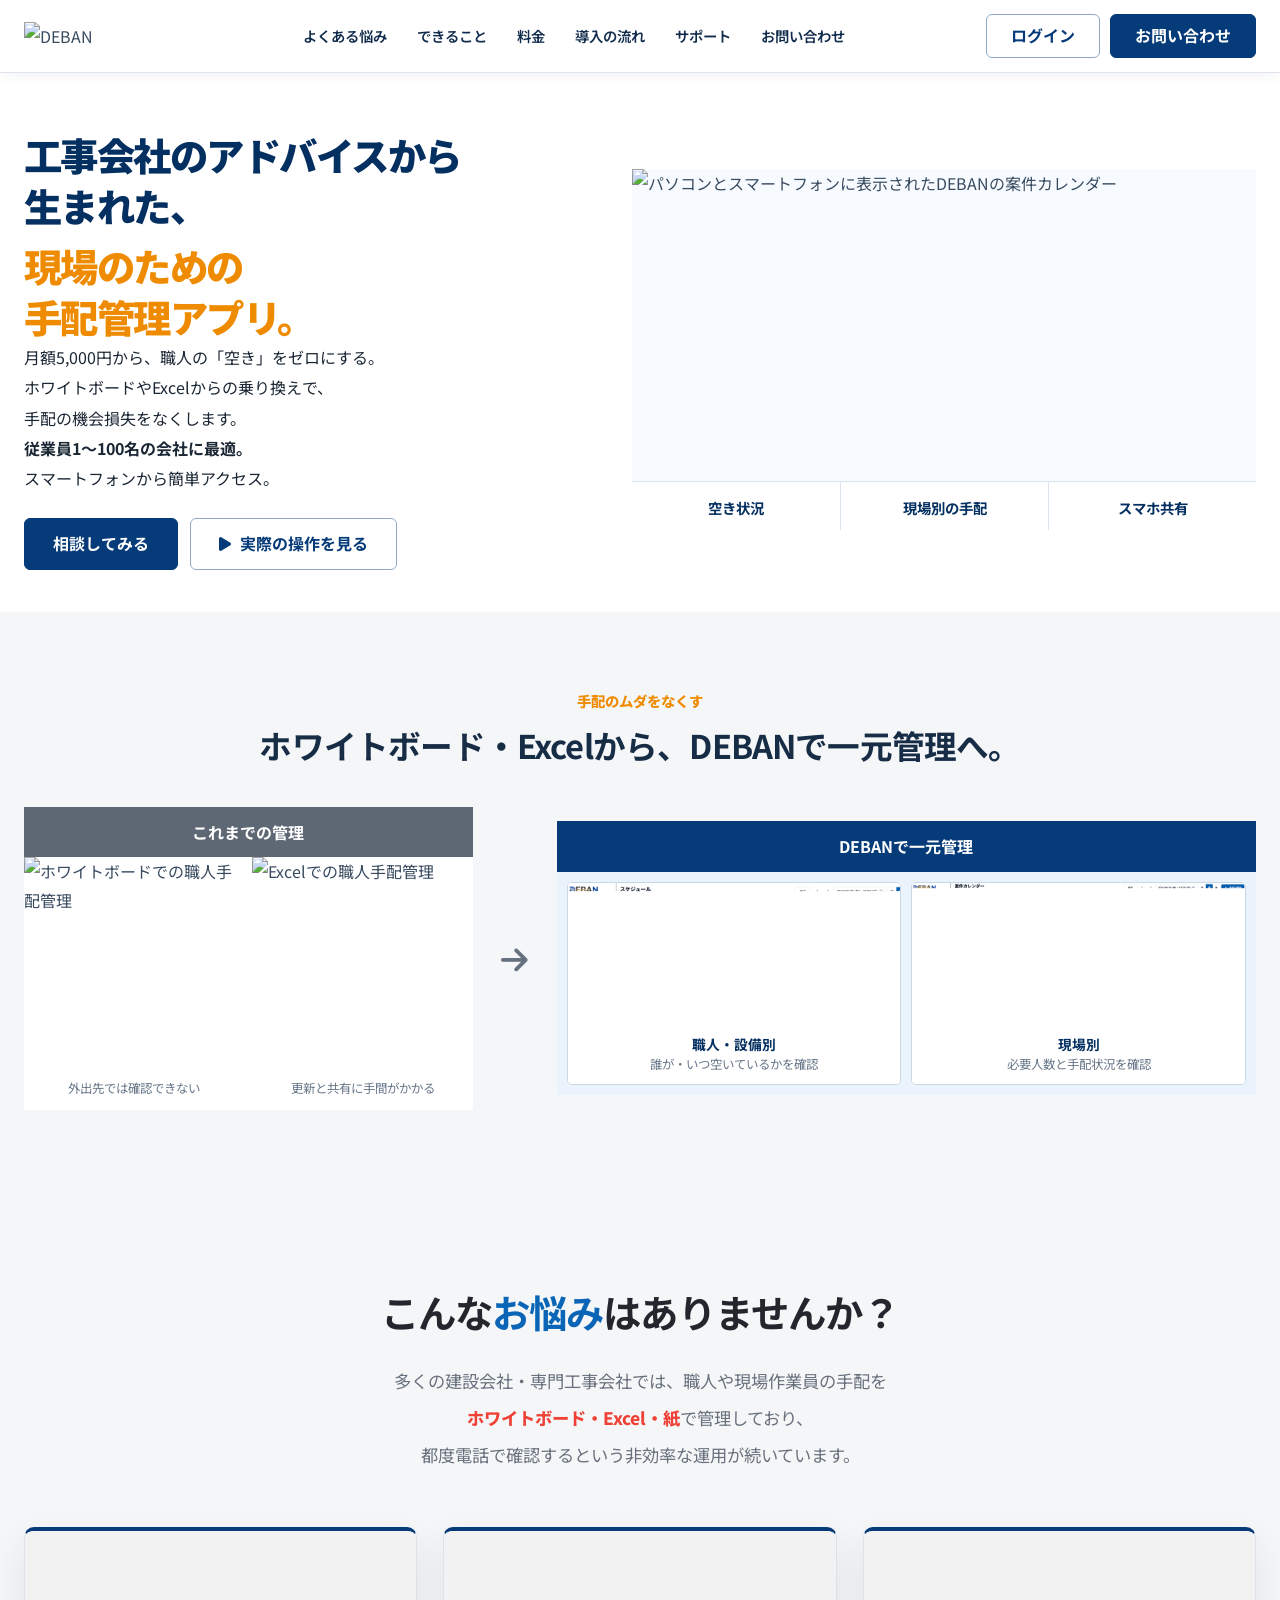
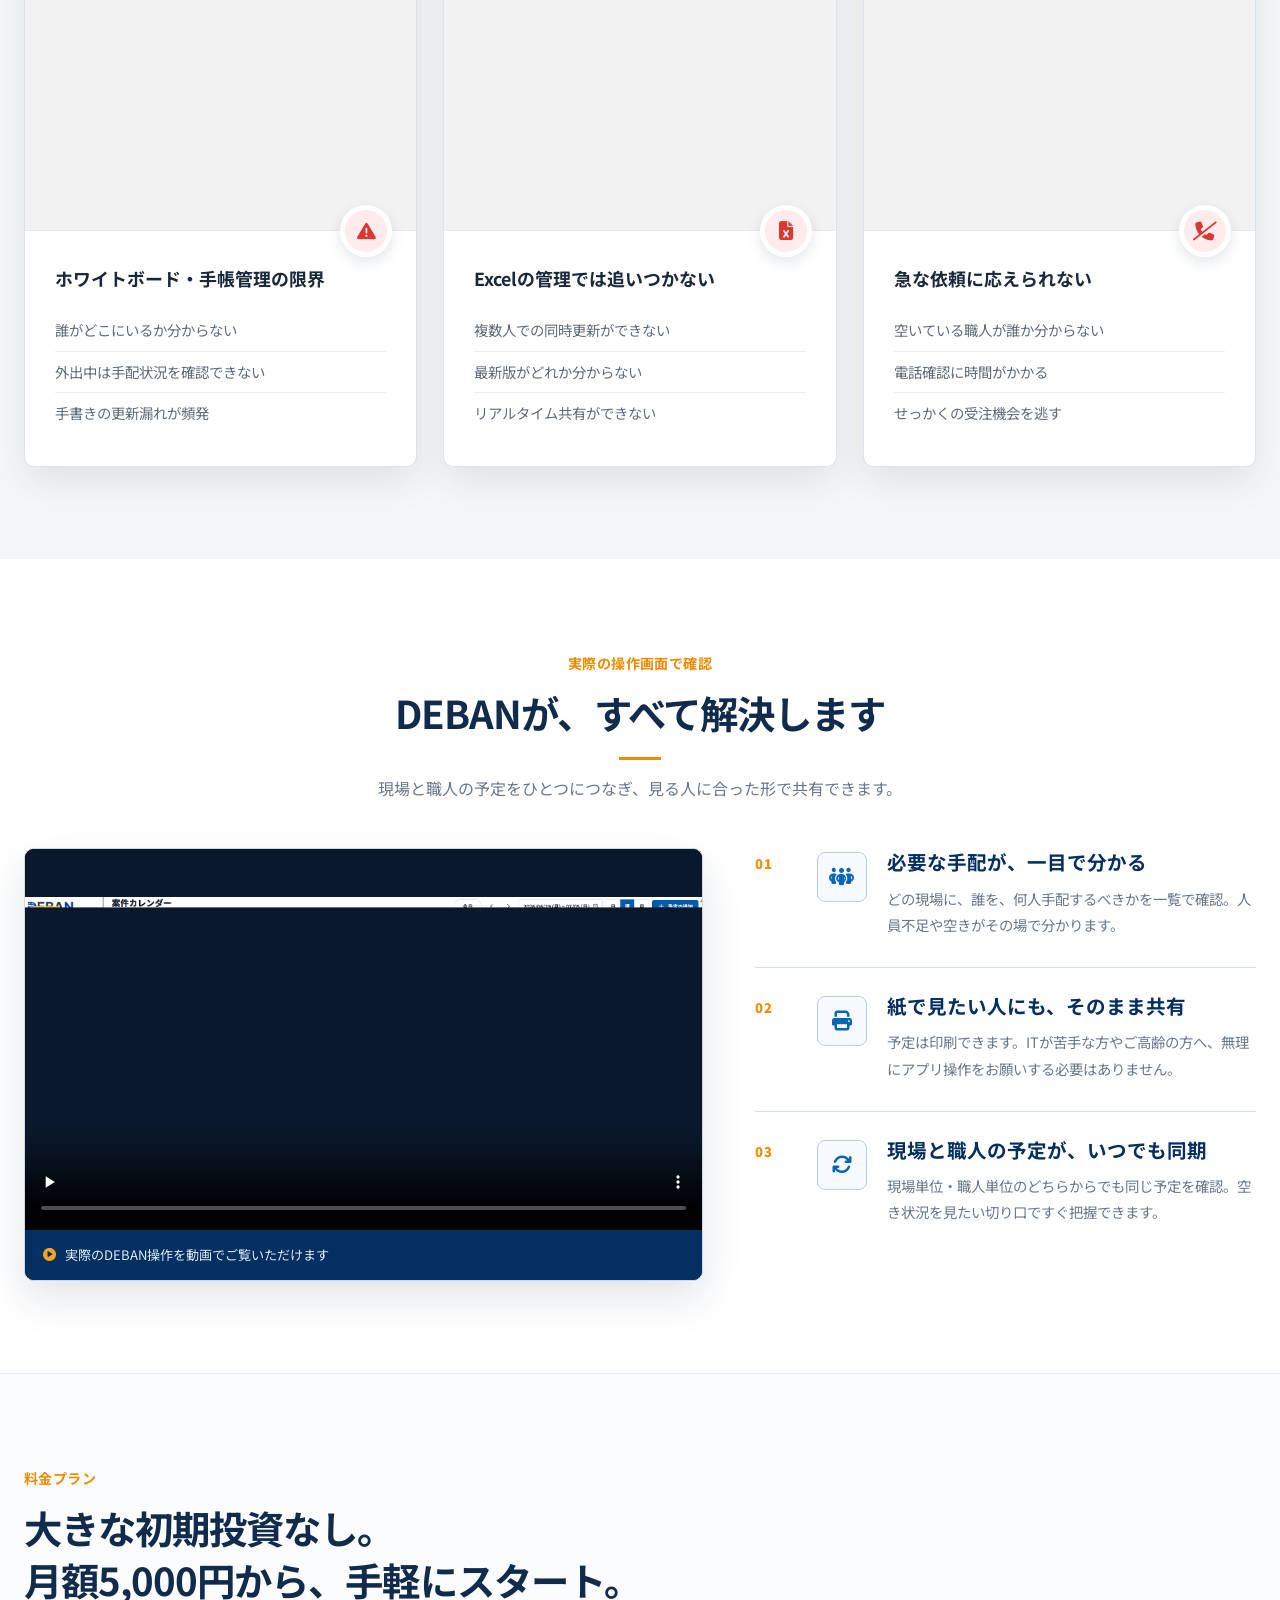
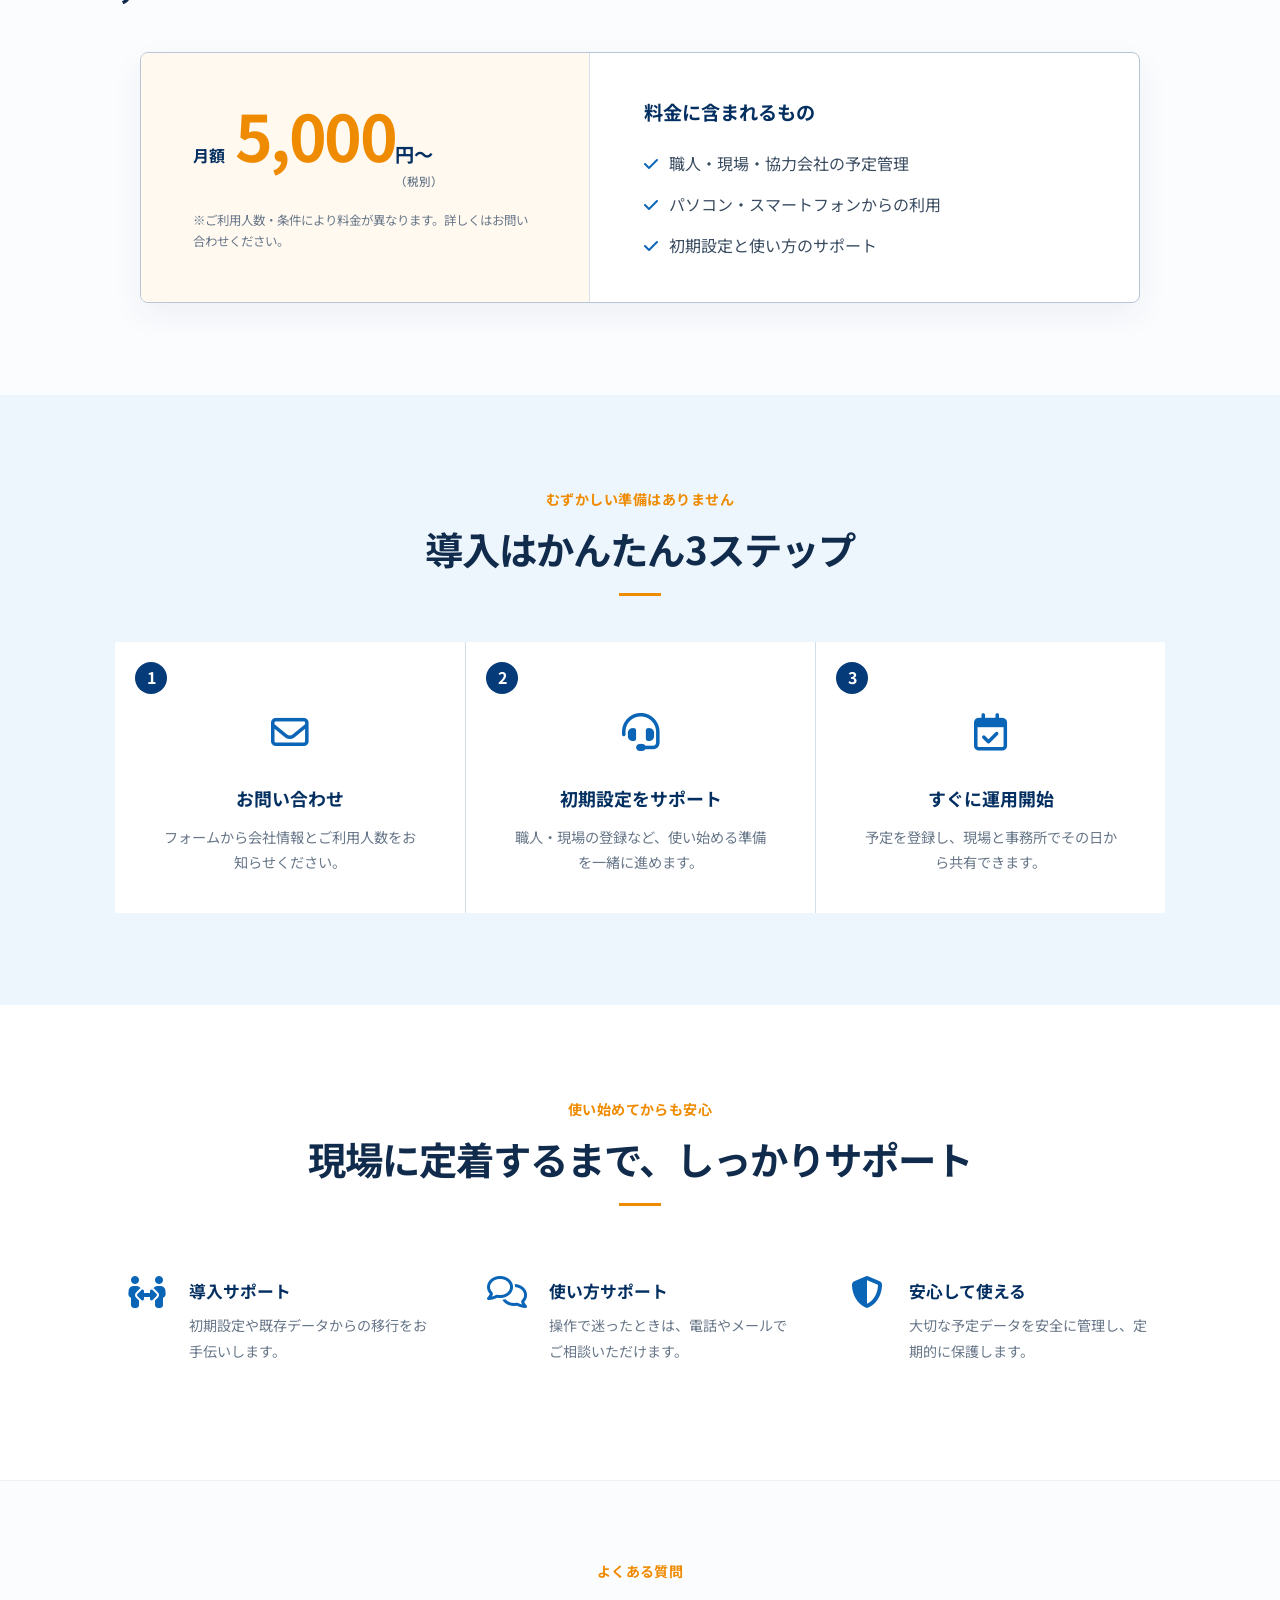
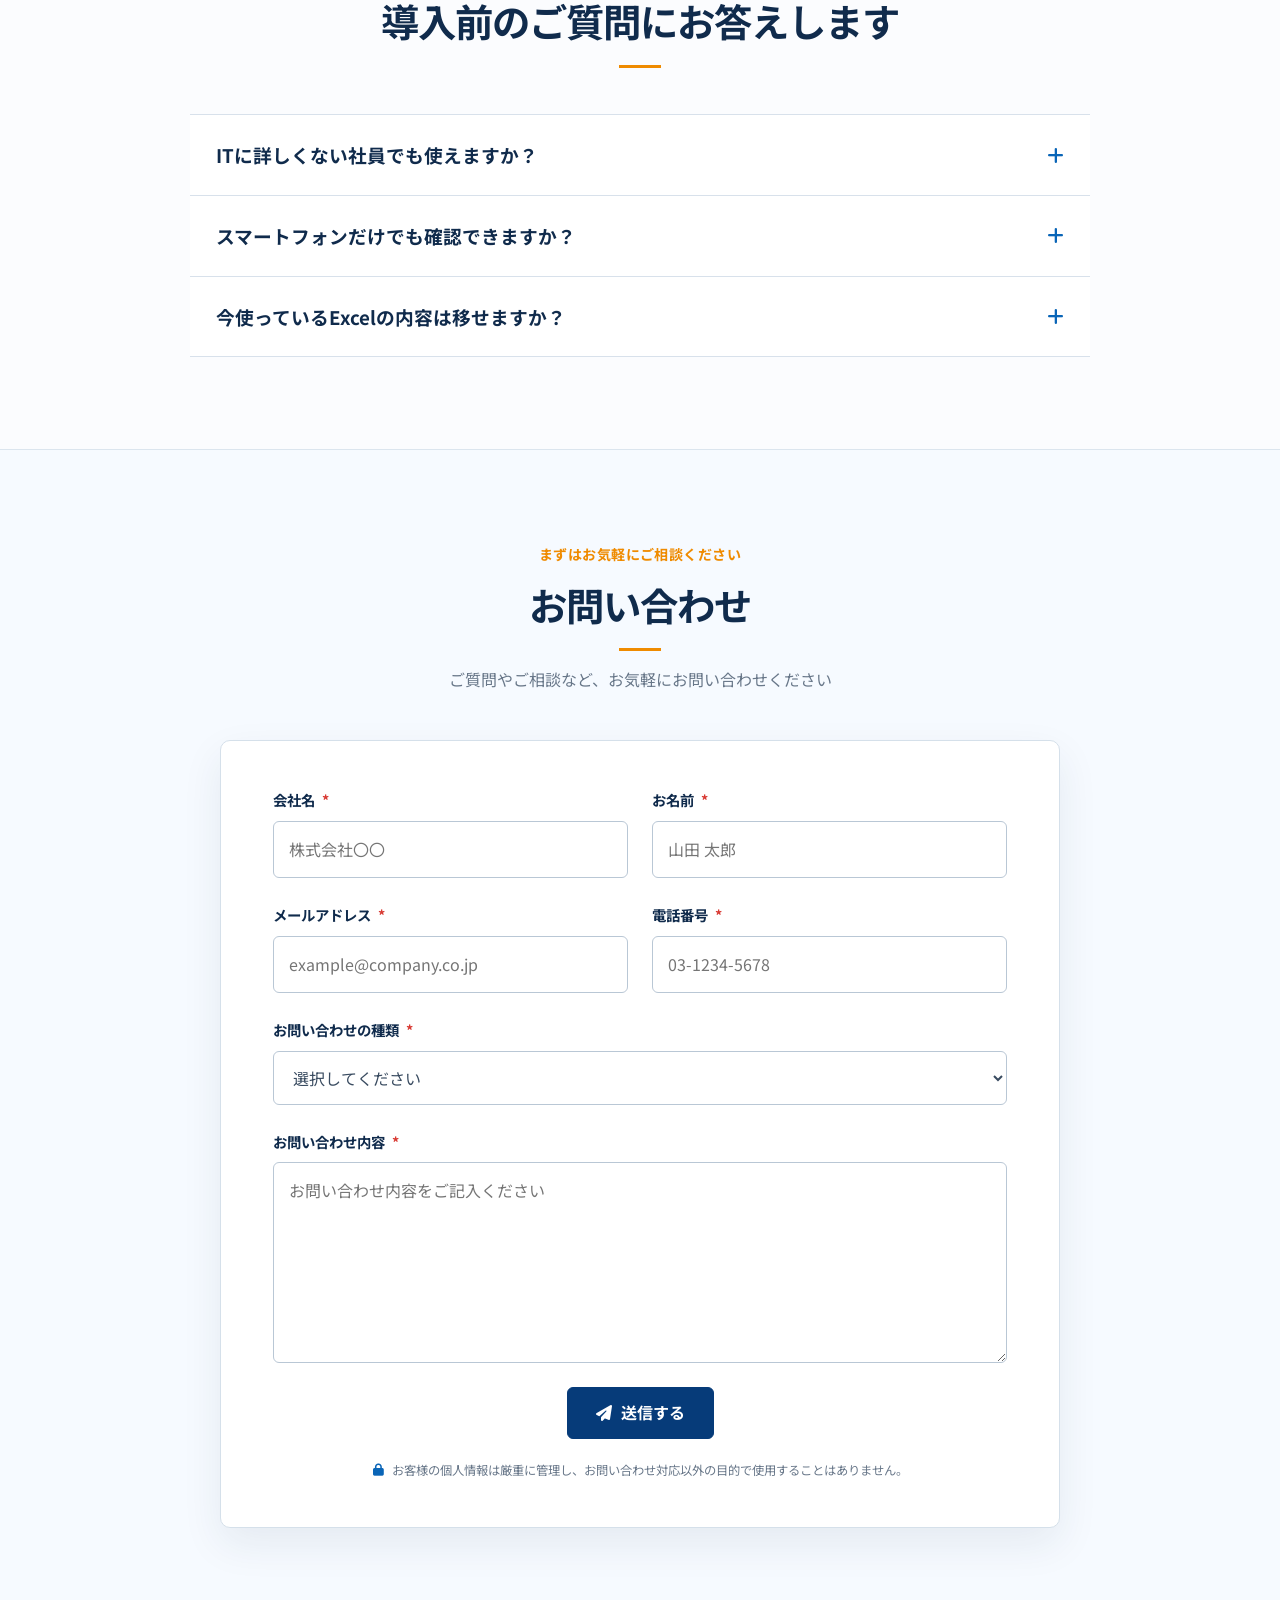
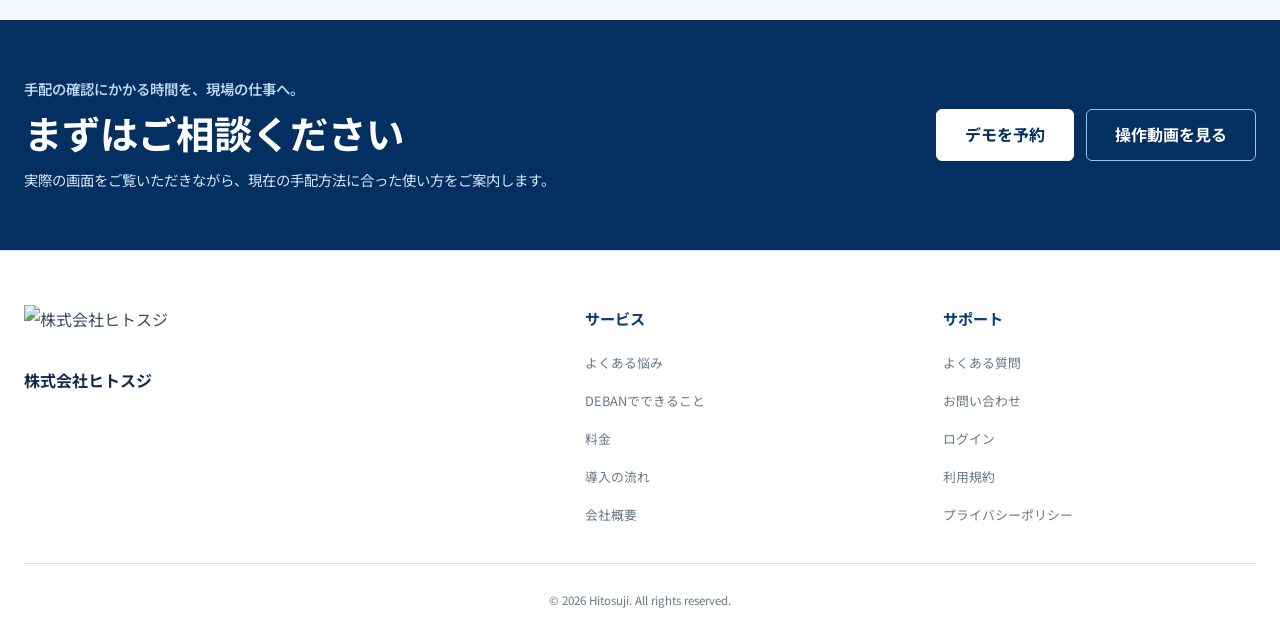
==== commit caf74ad7: "Update DEBAN landing page content and media" ====
--- a/index.html
+++ b/index.html
@@ -3,11 +3,11 @@
 <head>
   <meta charset="utf-8">
   <meta name="viewport" content="width=device-width, initial-scale=1">
-  <meta name="description" content="DEBANは、建設・専門工事会社の職人手配を、現場と事務所でかんたんに共有できる手配管理サービスです。">
-  <title>DEBAN（デバン）｜職人の手配を、もっと確実に。</title>
+  <meta name="description" content="DEBANは、工事会社のアドバイスから生まれた、現場のための手配管理アプリです。職人・現場・協力会社の予定をひとつにまとめます。">
+  <title>DEBAN（デバン）｜現場のための手配管理アプリ</title>
   <link rel="preconnect" href="https://fonts.googleapis.com">
   <link rel="preconnect" href="https://fonts.gstatic.com" crossorigin>
-  <link href="https://fonts.googleapis.com/css2?family=Noto+Sans+JP:wght@400;500;600;700;800&display=swap" rel="stylesheet">
+  <link href="https://fonts.googleapis.com/css2?family=Noto+Sans+JP:wght@400;500;600;700;800;900&display=swap" rel="stylesheet">
   <link rel="stylesheet" href="https://cdn.jsdelivr.net/npm/@fortawesome/fontawesome-free@6.7.2/css/all.min.css">
   <link rel="stylesheet" href="css/style.css">
 </head>
@@ -18,26 +18,23 @@
         <img src="https://raw.githubusercontent.com/yutaisoi429/deban-lp/codex/images/deban-logo-new.png" alt="DEBAN">
       </a>
       <nav class="desktop-nav" aria-label="メインナビゲーション">
-        <a href="#benefits">機能</a>
+        <a href="#benefits">よくある悩み</a>
+        <a href="#changes">できること</a>
+        <a href="#price">料金</a>
         <a href="#setup">導入の流れ</a>
-        <a href="#price">料金</a>
         <a href="#support">サポート</a>
-        <a href="#faq">よくある質問</a>
+        <a href="#contact">お問い合わせ</a>
       </nav>
       <div class="header-actions">
         <a class="button button-ghost header-login" href="https://deban-prod.up.railway.app/sign-in" target="_blank" rel="noopener">ログイン</a>
-        <a class="button button-primary" href="https://docs.google.com/forms/d/e/1FAIpQLSczludpjykgcp0YPcp9cVk4EJkx6yEBnjgI5tLNWoWsttjcqg/viewform?usp=publish-editor" target="_blank" rel="noopener">無料で試す</a>
+        <a class="button button-primary" href="#contact">お問い合わせ</a>
         <button class="menu-button" type="button" aria-label="メニューを開く" aria-expanded="false" aria-controls="mobile-nav">
           <i class="fa-solid fa-bars" aria-hidden="true"></i>
         </button>
       </div>
     </div>
     <nav class="mobile-nav" id="mobile-nav" aria-label="モバイルナビゲーション" hidden>
-      <a href="#benefits">機能</a>
-      <a href="#setup">導入の流れ</a>
-      <a href="#price">料金</a>
-      <a href="#support">サポート</a>
-      <a href="#faq">よくある質問</a>
+      <a href="#benefits">よくある悩み</a><a href="#changes">できること</a><a href="#price">料金</a><a href="#setup">導入の流れ</a><a href="#support">サポート</a><a href="#faq">よくある質問</a><a href="#contact">お問い合わせ</a>
     </nav>
   </header>
 
@@ -45,207 +42,182 @@
     <section class="hero" aria-labelledby="hero-title">
       <div class="container hero-grid">
         <div class="hero-copy">
-          <p class="eyebrow">建設・専門工事会社向け 職人手配管理</p>
-          <h1 id="hero-title">職人の手配を、<br>もっと確実に。</h1>
-          <p class="hero-lead">現場と事務所の<span>予定をひとつに。</span></p>
-          <p class="hero-description">ホワイトボードやExcelから乗り換えて、手配の抜け漏れやダブルブッキングを防止。誰が・いつ・どの現場に入るかを、パソコンでもスマートフォンでもすぐ確認できます。</p>
-          <div class="price-cue" aria-label="料金と対象規模">
-            <span>月額</span><strong>5,000円〜</strong><span class="price-note">1〜100名の会社に対応</span>
-          </div>
+          <h1 id="hero-title" class="hero-title-new">
+            <span class="hero-title-desktop"><span>工事会社のアドバイスから</span><span>生まれた、</span><strong><span>現場のための</span><span>手配管理アプリ。</span></strong></span>
+            <span class="hero-title-mobile"><span>工事会社の</span><span>アドバイスから生まれた、</span><strong><span>現場のための</span><span>手配管理アプリ。</span></strong></span>
+          </h1>
+          <p class="hero-description">月額5,000円から、職人の「空き」をゼロにする。<br>ホワイトボードやExcelからの乗り換えで、<br>手配の機会損失をなくします。<br><strong>従業員1〜100名の会社に最適。</strong><br>スマートフォンから簡単アクセス。</p>
           <div class="hero-buttons">
-            <a class="button button-primary button-large" href="https://docs.google.com/forms/d/e/1FAIpQLSczludpjykgcp0YPcp9cVk4EJkx6yEBnjgI5tLNWoWsttjcqg/viewform?usp=publish-editor" target="_blank" rel="noopener">無料で試す</a>
-            <a class="button button-ghost button-large" href="https://www.loom.com/share/a5f344579d2b4a158444235ca1c591a5" target="_blank" rel="noopener"><i class="fa-regular fa-circle-play" aria-hidden="true"></i>1分でわかるデモを見る</a>
-          </div>
-          <p class="hero-note"><i class="fa-solid fa-shield-halved" aria-hidden="true"></i>初期設定もサポート。クレジットカード登録不要。</p>
+            <a class="button button-primary button-large" href="#contact">相談してみる</a>
+            <a class="button button-ghost button-large" href="#changes"><i class="fa-solid fa-play" aria-hidden="true"></i>実際の操作を見る</a>
+          </div>
         </div>
         <div class="hero-visual">
-          <img src="https://raw.githubusercontent.com/yutaisoi429/deban-lp/codex/images/deban-hero-product.webp" alt="パソコンとスマートフォンに表示されたDEBANの職人手配カレンダー">
-        </div>
-      </div>
-    </section>
-
-    <section class="trust-strip" aria-label="DEBANの安心ポイント">
-      <div class="container trust-grid">
-        <div class="trust-item"><i class="fa-solid fa-people-group" aria-hidden="true"></i><div><strong>1〜100名の会社に対応</strong><span>小規模な会社でも使いやすい設計</span></div></div>
-        <div class="trust-item"><i class="fa-solid fa-mobile-screen-button" aria-hidden="true"></i><div><strong>スマホ対応</strong><span>現場からそのまま確認・更新</span></div></div>
-        <div class="trust-item"><i class="fa-solid fa-headset" aria-hidden="true"></i><div><strong>初期設定もサポート</strong><span>はじめてでも安心して使えます</span></div></div>
-      </div>
-    </section>
-
-    <section class="problems section" id="problems" aria-labelledby="problems-title">
-      <div class="container">
-        <div class="section-heading centered">
-          <p class="section-kicker">現場の手配、こんな状態になっていませんか</p>
-          <h2 id="problems-title">こんな手配の悩み、ありませんか？</h2>
-          <p>紙・ホワイトボード・Excelでの管理は、慣れていても共有と更新に手間がかかります。</p>
-        </div>
-        <div class="problem-list">
-          <article class="problem-item">
-            <div class="problem-icon"><i class="fa-regular fa-calendar-xmark" aria-hidden="true"></i></div>
-            <h3>空き状況が<br>すぐにわからない</h3>
-            <p>誰がどこに入っているかを、その都度電話やホワイトボードで確認している。</p>
+          <img src="images/deban-hero-20260628.png" alt="パソコンとスマートフォンに表示されたDEBANの案件カレンダー">
+          <div class="hero-callouts" aria-label="DEBANで確認できること"><span>空き状況</span><span>現場別の手配</span><span>スマホ共有</span></div>
+        </div>
+      </div>
+    </section>
+
+    <section class="operation-proof" aria-labelledby="operation-title">
+      <div class="container">
+        <div class="operation-heading">
+          <p>手配のムダをなくす</p>
+          <h2 id="operation-title">ホワイトボード・Excelから、DEBANで一元管理へ。</h2>
+        </div>
+        <div class="operation-grid">
+          <div class="operation-side operation-before">
+            <h3>これまでの管理</h3>
+            <div class="before-images">
+              <figure><img src="https://raw.githubusercontent.com/yutaisoi429/deban-lp/codex/images/whiteboard-management.png" alt="ホワイトボードでの職人手配管理"><figcaption>外出先では確認できない</figcaption></figure>
+              <figure><img src="https://raw.githubusercontent.com/yutaisoi429/deban-lp/codex/images/excel-gantt-new.png" alt="Excelでの職人手配管理"><figcaption>更新と共有に手間がかかる</figcaption></figure>
+            </div>
+          </div>
+          <div class="operation-arrow" aria-hidden="true"><i class="fa-solid fa-arrow-right"></i></div>
+          <div class="operation-side operation-after">
+            <h3>DEBANで一元管理</h3>
+            <div class="operation-after-images">
+              <figure><img src="images/deban-schedule-members.png" alt="DEBANの職人・設備別スケジュール画面"><figcaption><strong>職人・設備別</strong> 誰が・いつ空いているかを確認</figcaption></figure>
+              <figure><img src="images/deban-project-calendar.png" alt="DEBANの案件カレンダー画面"><figcaption><strong>現場別</strong> 必要人数と手配状況を確認</figcaption></figure>
+            </div>
+          </div>
+        </div>
+      </div>
+    </section>
+
+    <section class="pain-points section" id="benefits" aria-labelledby="benefits-title">
+      <div class="container">
+        <div class="pain-heading">
+          <h2 id="benefits-title">こんな<span>お悩み</span>はありませんか？</h2>
+          <p>多くの建設会社・専門工事会社では、職人や現場作業員の手配を<br><strong>ホワイトボード・Excel・紙</strong>で管理しており、<br>都度電話で確認するという非効率な運用が続いています。</p>
+        </div>
+        <div class="pain-grid">
+          <article class="pain-card">
+            <div class="pain-photo pain-photo-whiteboard"><img src="images/problem-photo-source.png" alt="実際に手配管理に使われているホワイトボード"></div>
+            <div class="pain-body"><div class="pain-icon"><i class="fa-solid fa-triangle-exclamation" aria-hidden="true"></i></div><h3>ホワイトボード・手帳管理の限界</h3><ul><li>誰がどこにいるか分からない</li><li>外出中は手配状況を確認できない</li><li>手書きの更新漏れが頻発</li></ul></div>
           </article>
-          <article class="problem-item">
-            <div class="problem-icon"><i class="fa-solid fa-file-excel" aria-hidden="true"></i></div>
-            <h3>Excelの更新が<br>追いつかない</h3>
-            <p>最新版がわからず、二重入力や手配の重複・抜け漏れが起きている。</p>
+          <article class="pain-card">
+            <div class="pain-photo pain-photo-excel"><img src="images/problem-photo-source.png" alt="実際に手配管理に使われているExcel画面"></div>
+            <div class="pain-body"><div class="pain-icon"><i class="fa-solid fa-file-excel" aria-hidden="true"></i></div><h3>Excelの管理では追いつかない</h3><ul><li>複数人での同時更新ができない</li><li>最新版がどれか分からない</li><li>リアルタイム共有ができない</li></ul></div>
           </article>
-          <article class="problem-item">
-            <div class="problem-icon"><i class="fa-solid fa-phone-volume" aria-hidden="true"></i></div>
-            <h3>急な変更の共有に<br>時間がかかる</h3>
-            <p>現場と事務所への連絡がバラバラで、変更が全員に伝わるまで時間がかかる。</p>
+          <article class="pain-card">
+            <div class="pain-photo pain-photo-notebook"><img src="images/problem-photo-source.png" alt="実際に手配管理に使われている手帳"></div>
+            <div class="pain-body"><div class="pain-icon"><i class="fa-solid fa-phone-slash" aria-hidden="true"></i></div><h3>急な依頼に応えられない</h3><ul><li>空いている職人が誰か分からない</li><li>電話確認に時間がかかる</li><li>せっかくの受注機会を逃す</li></ul></div>
           </article>
         </div>
-        <div class="problem-conclusion">
-          <span>その手配を、DEBANでひとつに。</span>
-          <a href="#benefits">できることを見る<i class="fa-solid fa-arrow-down" aria-hidden="true"></i></a>
-        </div>
-      </div>
-    </section>
-
-    <section class="benefits section" id="benefits" aria-labelledby="benefits-title">
-      <div class="container">
-        <div class="section-heading centered">
-          <p class="section-kicker">DEBANで変わる、毎日の手配</p>
-          <h2 id="benefits-title">手配のミスとムダをなくす</h2>
-        </div>
-        <div class="benefit-grid">
-          <article class="benefit-item">
-            <div class="line-icon"><i class="fa-regular fa-calendar-check" aria-hidden="true"></i></div>
-            <h3>ダブルブッキングを防ぐ</h3>
-            <p>職人ごとの空き状況を一覧で確認。重複や手配漏れに、その場で気づけます。</p>
-          </article>
-          <article class="benefit-item">
-            <div class="line-icon"><i class="fa-solid fa-arrows-rotate" aria-hidden="true"></i></div>
-            <h3>現場と事務所で即共有</h3>
-            <p>予定変更をリアルタイムに反映。電話やLINEでの確認回数を減らせます。</p>
-          </article>
-          <article class="benefit-item">
-            <div class="line-icon"><i class="fa-regular fa-rectangle-list" aria-hidden="true"></i></div>
-            <h3>ホワイトボードから簡単移行</h3>
-            <p>カレンダー中心のわかりやすい操作で、ITに不慣れな方でも迷いません。</p>
-          </article>
+      </div>
+    </section>
+
+    <section class="change-showcase section" id="changes" aria-labelledby="changes-title">
+      <div class="container">
+        <div class="section-heading centered change-heading">
+          <p class="section-kicker">実際の操作画面で確認</p>
+          <h2 id="changes-title">DEBANが、すべて解決します</h2>
+          <p>現場と職人の予定をひとつにつなぎ、見る人に合った形で共有できます。</p>
+        </div>
+        <div class="change-layout">
+          <figure class="demo-video-card">
+            <video controls playsinline preload="none" poster="images/deban-project-calendar.png">
+              <source src="media/deban-workflow-demo.mp4" type="video/mp4">
+              お使いのブラウザでは動画を再生できません。
+            </video>
+            <figcaption><i class="fa-solid fa-circle-play" aria-hidden="true"></i>実際のDEBAN操作を動画でご覧いただけます</figcaption>
+          </figure>
+          <ol class="change-steps">
+            <li class="change-step">
+              <span class="change-number">01</span>
+              <div class="change-icon"><i class="fa-solid fa-people-group" aria-hidden="true"></i></div>
+              <div><h3>必要な手配が、一目で分かる</h3><p>どの現場に、誰を、何人手配するべきかを一覧で確認。人員不足や空きがその場で分かります。</p></div>
+            </li>
+            <li class="change-step">
+              <span class="change-number">02</span>
+              <div class="change-icon"><i class="fa-solid fa-print" aria-hidden="true"></i></div>
+              <div><h3>紙で見たい人にも、そのまま共有</h3><p>予定は印刷できます。ITが苦手な方やご高齢の方へ、無理にアプリ操作をお願いする必要はありません。</p></div>
+            </li>
+            <li class="change-step">
+              <span class="change-number">03</span>
+              <div class="change-icon"><i class="fa-solid fa-arrows-rotate" aria-hidden="true"></i></div>
+              <div><h3>現場と職人の予定が、いつでも同期</h3><p>現場単位・職人単位のどちらからでも同じ予定を確認。空き状況を見たい切り口ですぐ把握できます。</p></div>
+            </li>
+          </ol>
         </div>
       </div>
     </section>
 
     <section class="pricing section" id="price" aria-labelledby="price-title">
       <div class="container">
-        <div class="section-heading">
-          <p class="section-kicker">料金プラン</p>
-          <h2 id="price-title">シンプルな月額制で、はじめやすい。</h2>
-        </div>
+        <div class="section-heading"><p class="section-kicker">料金プラン</p><h2 id="price-title">大きな初期投資なし。<br>月額5,000円から、手軽にスタート。</h2></div>
         <div class="pricing-panel">
-          <div class="pricing-main">
-            <p>建設・専門工事会社向け</p>
-            <div class="pricing-amount"><span>月額</span><strong>5,000</strong><span>円〜<small>（税別）</small></span></div>
-            <p class="pricing-scale">1〜100名の会社まで対応</p>
-          </div>
-          <div class="pricing-details">
-            <h3>料金に含まれるもの</h3>
-            <ul>
-              <li><i class="fa-solid fa-check" aria-hidden="true"></i>職人・現場・協力会社の予定管理</li>
-              <li><i class="fa-solid fa-check" aria-hidden="true"></i>パソコン・スマートフォンからの利用</li>
-              <li><i class="fa-solid fa-check" aria-hidden="true"></i>初期設定と使い方のサポート</li>
-              <li><i class="fa-solid fa-check" aria-hidden="true"></i>データのバックアップ</li>
-            </ul>
-            <p class="tax-note">※ご利用人数・条件により料金が異なります。詳しくはお問い合わせください。</p>
-          </div>
+          <div class="pricing-main"><div class="pricing-amount"><span>月額</span><strong>5,000</strong><span>円〜<small>（税別）</small></span></div><p class="tax-note">※ご利用人数・条件により料金が異なります。詳しくはお問い合わせください。</p></div>
+          <div class="pricing-details"><h3>料金に含まれるもの</h3><ul><li><i class="fa-solid fa-check"></i>職人・現場・協力会社の予定管理</li><li><i class="fa-solid fa-check"></i>パソコン・スマートフォンからの利用</li><li><i class="fa-solid fa-check"></i>初期設定と使い方のサポート</li></ul></div>
         </div>
       </div>
     </section>
 
     <section class="setup section" id="setup" aria-labelledby="setup-title">
       <div class="container">
-        <div class="section-heading centered">
-          <p class="section-kicker">むずかしい準備はありません</p>
-          <h2 id="setup-title">導入はかんたん3ステップ</h2>
-        </div>
+        <div class="section-heading centered"><p class="section-kicker">むずかしい準備はありません</p><h2 id="setup-title">導入はかんたん3ステップ</h2></div>
         <ol class="steps">
-          <li class="step">
-            <span class="step-number">1</span>
-            <div class="step-icon"><i class="fa-regular fa-envelope" aria-hidden="true"></i></div>
-            <h3>お申し込み</h3>
-            <p>フォームから会社情報とご利用人数をお知らせください。</p>
-          </li>
-          <li class="step">
-            <span class="step-number">2</span>
-            <div class="step-icon"><i class="fa-solid fa-headset" aria-hidden="true"></i></div>
-            <h3>初期設定をサポート</h3>
-            <p>職人・現場の登録など、使い始める準備を一緒に進めます。</p>
-          </li>
-          <li class="step">
-            <span class="step-number">3</span>
-            <div class="step-icon"><i class="fa-regular fa-calendar-check" aria-hidden="true"></i></div>
-            <h3>すぐに運用開始</h3>
-            <p>予定を登録し、現場と事務所でその日から共有できます。</p>
-          </li>
+          <li class="step"><span class="step-number">1</span><div class="step-icon"><i class="fa-regular fa-envelope"></i></div><h3>お問い合わせ</h3><p>フォームから会社情報とご利用人数をお知らせください。</p></li>
+          <li class="step"><span class="step-number">2</span><div class="step-icon"><i class="fa-solid fa-headset"></i></div><h3>初期設定をサポート</h3><p>職人・現場の登録など、使い始める準備を一緒に進めます。</p></li>
+          <li class="step"><span class="step-number">3</span><div class="step-icon"><i class="fa-regular fa-calendar-check"></i></div><h3>すぐに運用開始</h3><p>予定を登録し、現場と事務所でその日から共有できます。</p></li>
         </ol>
       </div>
     </section>
 
     <section class="support section" id="support" aria-labelledby="support-title">
-      <div class="container">
-        <div class="section-heading centered">
-          <p class="section-kicker">使い始めてからも安心</p>
-          <h2 id="support-title">現場に定着するまで、しっかりサポート</h2>
-        </div>
-        <div class="support-grid">
-          <article><i class="fa-solid fa-people-arrows" aria-hidden="true"></i><div><h3>導入サポート</h3><p>初期設定や既存データからの移行をお手伝いします。</p></div></article>
-          <article><i class="fa-regular fa-comments" aria-hidden="true"></i><div><h3>使い方サポート</h3><p>操作で迷ったときは、電話やメールでご相談いただけます。</p></div></article>
-          <article><i class="fa-solid fa-shield-halved" aria-hidden="true"></i><div><h3>安心して使える</h3><p>大切な予定データを安全に管理し、定期的に保護します。</p></div></article>
-        </div>
+      <div class="container"><div class="section-heading centered"><p class="section-kicker">使い始めてからも安心</p><h2 id="support-title">現場に定着するまで、しっかりサポート</h2></div>
+        <div class="support-grid"><article><i class="fa-solid fa-people-arrows"></i><div><h3>導入サポート</h3><p>初期設定や既存データからの移行をお手伝いします。</p></div></article><article><i class="fa-regular fa-comments"></i><div><h3>使い方サポート</h3><p>操作で迷ったときは、電話やメールでご相談いただけます。</p></div></article><article><i class="fa-solid fa-shield-halved"></i><div><h3>安心して使える</h3><p>大切な予定データを安全に管理し、定期的に保護します。</p></div></article></div>
       </div>
     </section>
 
     <section class="faq section" id="faq" aria-labelledby="faq-title">
-      <div class="container faq-container">
-        <div class="section-heading centered">
-          <p class="section-kicker">よくある質問</p>
-          <h2 id="faq-title">導入前のご質問にお答えします</h2>
-        </div>
+      <div class="container faq-container"><div class="section-heading centered"><p class="section-kicker">よくある質問</p><h2 id="faq-title">導入前のご質問にお答えします</h2></div>
         <div class="faq-list">
-          <article class="faq-item">
-            <h3><button type="button" aria-expanded="false"><span>ITに詳しくない社員でも使えますか？</span><i class="fa-solid fa-plus" aria-hidden="true"></i></button></h3>
-            <div class="faq-answer" hidden><p>はい。カレンダーを中心にしたシンプルな画面で、ホワイトボードやExcelを使っていた方にもわかりやすい設計です。初期設定もサポートします。</p></div>
-          </article>
-          <article class="faq-item">
-            <h3><button type="button" aria-expanded="false"><span>スマートフォンだけでも確認できますか？</span><i class="fa-solid fa-plus" aria-hidden="true"></i></button></h3>
-            <div class="faq-answer" hidden><p>はい。現場や外出先から、職人の予定確認や変更内容の共有ができます。</p></div>
-          </article>
-          <article class="faq-item">
-            <h3><button type="button" aria-expanded="false"><span>今使っているExcelの内容は移せますか？</span><i class="fa-solid fa-plus" aria-hidden="true"></i></button></h3>
-            <div class="faq-answer" hidden><p>現在の管理方法を確認したうえで、移行しやすい進め方をご案内します。まずはお気軽にご相談ください。</p></div>
-          </article>
-        </div>
-      </div>
-    </section>
-
-    <section class="final-cta" id="trial" aria-labelledby="final-cta-title">
-      <div class="container final-cta-inner">
-        <div>
-          <p>手配の確認にかかる時間を、現場の仕事へ。</p>
-          <h2 id="final-cta-title">まずは無料でお試しください</h2>
-          <span>初期設定もサポートします。まずは操作感をご確認ください。</span>
-        </div>
-        <div class="final-buttons">
-          <a class="button button-light button-large" href="https://docs.google.com/forms/d/e/1FAIpQLSczludpjykgcp0YPcp9cVk4EJkx6yEBnjgI5tLNWoWsttjcqg/viewform?usp=publish-editor" target="_blank" rel="noopener">無料で試す</a>
-          <a class="button button-outline-light button-large" href="https://www.loom.com/share/a5f344579d2b4a158444235ca1c591a5" target="_blank" rel="noopener">1分でわかるデモを見る</a>
-        </div>
-      </div>
+          <article class="faq-item"><h3><button type="button" aria-expanded="false"><span>ITに詳しくない社員でも使えますか？</span><i class="fa-solid fa-plus"></i></button></h3><div class="faq-answer" hidden><p>はい。カレンダーを中心にしたシンプルな画面で、予定を印刷して共有することもできます。初期設定もサポートします。</p></div></article>
+          <article class="faq-item"><h3><button type="button" aria-expanded="false"><span>スマートフォンだけでも確認できますか？</span><i class="fa-solid fa-plus"></i></button></h3><div class="faq-answer" hidden><p>はい。現場や外出先から、職人の予定確認や変更内容の共有ができます。</p></div></article>
+          <article class="faq-item"><h3><button type="button" aria-expanded="false"><span>今使っているExcelの内容は移せますか？</span><i class="fa-solid fa-plus"></i></button></h3><div class="faq-answer" hidden><p>現在の管理方法を確認したうえで、移行しやすい進め方をご案内します。まずはお気軽にご相談ください。</p></div></article>
+        </div>
+      </div>
+    </section>
+
+    <section class="contact-form section" id="contact" aria-labelledby="contact-title">
+      <div class="container">
+        <div class="section-heading centered"><p class="section-kicker">まずはお気軽にご相談ください</p><h2 id="contact-title">お問い合わせ</h2><p>ご質問やご相談など、お気軽にお問い合わせください</p></div>
+        <form class="contact-form-wrapper" id="contactForm" action="https://formspree.io/f/xeelqbql" method="POST">
+          <div class="form-row">
+            <div class="form-group"><label for="company" class="form-label">会社名 <span class="required">*</span></label><input type="text" id="company" name="company" class="form-control" placeholder="株式会社〇〇" required></div>
+            <div class="form-group"><label for="name" class="form-label">お名前 <span class="required">*</span></label><input type="text" id="name" name="name" class="form-control" placeholder="山田 太郎" required></div>
+          </div>
+          <div class="form-row">
+            <div class="form-group"><label for="email" class="form-label">メールアドレス <span class="required">*</span></label><input type="email" id="email" name="email" class="form-control" placeholder="example@company.co.jp" required></div>
+            <div class="form-group"><label for="phone" class="form-label">電話番号 <span class="required">*</span></label><input type="tel" id="phone" name="phone" class="form-control" placeholder="03-1234-5678" required></div>
+          </div>
+          <div class="form-group"><label for="contactType" class="form-label">お問い合わせの種類 <span class="required">*</span></label><select id="contactType" name="contactType" class="form-select" required><option value="">選択してください</option><option value="今すぐ話を聞きたい">今すぐ話を聞きたい</option><option value="資料が欲しい">資料が欲しい</option><option value="契約について">契約について</option><option value="その他">その他</option></select></div>
+          <div class="form-group"><label for="message" class="form-label">お問い合わせ内容 <span class="required">*</span></label><textarea id="message" name="message" class="form-textarea" rows="6" placeholder="お問い合わせ内容をご記入ください" required></textarea></div>
+          <div class="form-submit"><button type="submit" class="button button-primary button-large"><i class="fa-solid fa-paper-plane"></i>送信する</button></div>
+          <p class="form-note"><i class="fa-solid fa-lock"></i>お客様の個人情報は厳重に管理し、お問い合わせ対応以外の目的で使用することはありません。</p>
+        </form>
+      </div>
+    </section>
+
+    <section class="final-cta" id="trial" aria-labelledby="final-title">
+      <div class="container final-cta-inner"><div><p>手配の確認にかかる時間を、現場の仕事へ。</p><h2 id="final-title">まずはご相談ください</h2><span>実際の画面をご覧いただきながら、現在の手配方法に合った使い方をご案内します。</span></div><div class="final-buttons"><a class="button button-light button-large" href="https://app.spirinc.com/t/0qzl501rEgr4nlq5JSeSd/as/3zdEhmEoqUd8cTMu_RV7b/confirm" target="_blank" rel="noopener">デモを予約</a><a class="button button-outline-light button-large" href="#changes">操作動画を見る</a></div></div>
     </section>
   </main>
 
   <footer class="site-footer">
-    <div class="container footer-inner">
-      <a class="brand footer-brand" href="#top"><img src="https://raw.githubusercontent.com/yutaisoi429/deban-lp/codex/images/deban-logo-new.png" alt="DEBAN"></a>
-      <p>現場の予定を、ひとつに。</p>
-      <nav aria-label="フッターナビゲーション"><a href="#benefits">機能</a><a href="#setup">導入の流れ</a><a href="#price">料金</a><a href="#support">サポート</a><a href="#faq">よくある質問</a></nav>
-      <small>© DEBAN</small>
+    <div class="container">
+      <div class="footer-content">
+        <div class="footer-company"><img src="https://raw.githubusercontent.com/yutaisoi429/deban-lp/main/images/hitosuji-logo.png" alt="株式会社ヒトスジ" class="footer-company-logo"><p>株式会社ヒトスジ</p></div>
+        <div class="footer-links">
+          <div class="footer-links-column"><h3>サービス</h3><ul><li><a href="#benefits">よくある悩み</a></li><li><a href="#changes">DEBANでできること</a></li><li><a href="#price">料金</a></li><li><a href="#setup">導入の流れ</a></li><li><a href="https://h-suji.com/" target="_blank" rel="noopener">会社概要</a></li></ul></div>
+          <div class="footer-links-column"><h3>サポート</h3><ul><li><a href="#faq">よくある質問</a></li><li><a href="#contact">お問い合わせ</a></li><li><a href="https://deban-prod.up.railway.app/sign-in" target="_blank" rel="noopener">ログイン</a></li><li><a href="https://deban-preview.up.railway.app/terms-of-service" target="_blank" rel="noopener">利用規約</a></li><li><a href="https://deban-preview.up.railway.app/privacy-policy" target="_blank" rel="noopener">プライバシーポリシー</a></li></ul></div>
+        </div>
+      </div>
+      <div class="footer-bottom"><small>© 2026 Hitosuji. All rights reserved.</small></div>
     </div>
   </footer>
-
   <script src="js/main.js"></script>
 </body>
 </html>
-
--- a/css/style.css
+++ b/css/style.css
@@ -1,2979 +1,375 @@
-/* ================================================
-   DEBAN LP - カスタムスタイル
-   ================================================ */
-
-/* ================================================
-   リセット & ベーススタイル
-   ================================================ */
-* {
-    margin: 0;
-    padding: 0;
-    box-sizing: border-box;
-}
-
 :root {
-    /* DEBANブランドカラー（ロゴに基づく） */
-    --color-primary: #0E4C92;
-    --color-primary-dark: #0a3567;
-    --color-primary-light: #1a5da8;
-    --color-secondary: #FFA500;
-    --color-accent: #ffc107;
-    
-    /* グレースケール */
-    --color-text-primary: #333333;
-    --color-text-secondary: #757575;
-    --color-text-light: #ffffff;
-    --color-bg-light: #f5f5f5;
-    --color-bg-white: #ffffff;
-    --color-border: #e0e0e0;
-    
-    /* 状態カラー */
-    --color-success: #4caf50;
-    --color-warning: #ff9800;
-    --color-danger: #f44336;
-    --color-info: #2196f3;
-    
-    /* シャドウ */
-    --shadow-sm: 0 2px 4px rgba(0,0,0,0.1);
-    --shadow-md: 0 4px 6px rgba(0,0,0,0.1);
-    --shadow-lg: 0 10px 25px rgba(0,0,0,0.15);
-    --shadow-xl: 0 20px 40px rgba(0,0,0,0.2);
-    
-    /* トランジション */
-    --transition-fast: 0.2s ease;
-    --transition-normal: 0.3s ease;
-    --transition-slow: 0.5s ease;
-}
-
-html {
-    scroll-behavior: smooth;
-}
-
+  --navy: #063b79;
+  --navy-deep: #042f61;
+  --blue: #0a65b7;
+  --blue-soft: #edf6fd;
+  --blue-pale: #f6faff;
+  --cream: #fff9f0;
+  --orange: #ef8b00;
+  --ink: #102b4c;
+  --text: #394b60;
+  --muted: #687789;
+  --line: #d8e1eb;
+  --white: #fff;
+  --container: 1300px;
+  --radius: 8px;
+}
+
+* { box-sizing: border-box; }
+html { scroll-behavior: smooth; }
+section[id] { scroll-margin-top: 72px; }
 body {
-    font-family: 'Noto Sans JP', -apple-system, BlinkMacSystemFont, 'Segoe UI', sans-serif;
-    color: var(--color-text-primary);
-    line-height: 1.7;
-    font-size: 16px;
-    background-color: var(--color-bg-white);
-}
-
-img {
-    max-width: 100%;
-    height: auto;
-    display: block;
-}
-
-a {
-    text-decoration: none;
-    color: inherit;
-    transition: var(--transition-normal);
-}
-
-ul {
-    list-style: none;
-}
-
-/* ================================================
-   コンテナ
-   ================================================ */
-.container {
-    max-width: 1200px;
-    margin: 0 auto;
-    padding: 0 20px;
-}
-
-/* ================================================
-   セクション共通
-   ================================================ */
-section {
-    padding: 80px 0;
-}
-
-.section-title {
-    font-size: 2.5rem;
-    font-weight: 900;
-    text-align: center;
-    margin-bottom: 20px;
-    color: var(--color-text-primary);
-    line-height: 1.3;
-}
-
-.section-subtitle {
-    font-size: 1.1rem;
-    text-align: center;
-    color: var(--color-text-secondary);
-    margin-bottom: 60px;
-    line-height: 1.8;
-}
-
-.highlight-text {
-    color: var(--color-primary);
-    position: relative;
-}
-
-/* ================================================
-   ヘッダー
-   ================================================ */
-.header {
-    background-color: var(--color-bg-white);
-    box-shadow: var(--shadow-sm);
-    padding: 12px 0;
-    position: sticky;
-    top: 0;
-    z-index: 1000;
-}
-
-.header-content {
-    display: flex;
-    justify-content: space-between;
-    align-items: center;
-}
-
-.logo-text {
-    font-size: 1.8rem;
-    font-weight: 900;
-    color: var(--color-primary);
-    letter-spacing: 0.05em;
-}
-
-.logo-image {
-    height: 45px;
-    width: auto;
-    max-width: 200px;
-    object-fit: contain;
-}
-
-.logo img {
-    height: 45px;
-    width: auto;
-    max-width: 200px;
-    object-fit: contain;
-}
-
-.header-actions {
-    display: flex;
-    gap: 15px;
-    align-items: center;
-}
-
-.btn-login {
-    color: var(--color-primary);
-    padding: 10px 24px;
-    border: 2px solid var(--color-primary);
-    border-radius: 6px;
-    font-weight: 500;
-    font-size: 0.95rem;
-    transition: var(--transition-normal);
-}
-
-.btn-login:hover {
-    background-color: var(--color-primary);
-    color: var(--color-text-light);
-}
-
-.btn-cta-header {
-    background-color: var(--color-primary);
-    color: var(--color-text-light);
-    padding: 11px 26px;
-    border-radius: 6px;
-    font-weight: 700;
-    font-size: 0.95rem;
-    transition: var(--transition-normal);
-    box-shadow: var(--shadow-md);
-}
-
-.btn-cta-header:hover {
-    background-color: var(--color-primary-dark);
-    transform: translateY(-2px);
-    box-shadow: var(--shadow-lg);
-}
-
-/* ================================================
-   ボタンスタイル
-   ================================================ */
-.btn-primary,
-.btn-secondary {
-    display: inline-flex;
-    align-items: center;
-    gap: 10px;
-    padding: 15px 30px;
-    border-radius: 8px;
-    font-weight: 700;
-    font-size: 1rem;
-    transition: var(--transition-normal);
-    cursor: pointer;
-    border: none;
-}
-
-.btn-primary {
-    background-color: var(--color-primary);
-    color: var(--color-text-light);
-    box-shadow: var(--shadow-md);
-}
-
-.btn-primary:hover {
-    background-color: var(--color-primary-dark);
-    transform: translateY(-3px);
-    box-shadow: var(--shadow-lg);
-}
-
-.btn-secondary {
-    background-color: var(--color-bg-white);
-    color: var(--color-primary);
-    border: 2px solid var(--color-primary);
-}
-
-.btn-secondary:hover {
-    background-color: var(--color-primary);
-    color: var(--color-text-light);
-    transform: translateY(-3px);
-}
-
-.btn-large {
-    padding: 18px 40px;
-    font-size: 1.1rem;
-}
-
-.btn-xlarge {
-    padding: 20px 50px;
-    font-size: 1.2rem;
-}
-
-.btn-full {
-    width: 100%;
-    justify-content: center;
-}
-
-/* ================================================
-   ヒーローセクション
-   ================================================ */
-.hero {
-    background: linear-gradient(135deg, #1a3a7d 0%, #2d5199 100%);
-    color: var(--color-text-light);
-    padding: 100px 0 120px;
-    position: relative;
-    overflow: hidden;
-}
-
-.hero::before {
-    content: '';
-    position: absolute;
-    top: 0;
-    left: 0;
-    right: 0;
-    bottom: 0;
-    background: url('data:image/svg+xml,<svg xmlns="http://www.w3.org/2000/svg" viewBox="0 0 1440 320"><path fill="rgba(255,255,255,0.05)" d="M0,96L48,112C96,128,192,160,288,160C384,160,480,128,576,112C672,96,768,96,864,112C960,128,1056,160,1152,160C1248,160,1344,128,1392,112L1440,96L1440,320L1392,320C1344,320,1248,320,1152,320C1056,320,960,320,864,320C768,320,672,320,576,320C480,320,384,320,288,320C192,320,96,320,48,320L0,320Z"></path></svg>') no-repeat bottom;
-    background-size: cover;
-    opacity: 0.3;
-}
-
-.hero-content {
-    display: grid;
-    grid-template-columns: 1fr 1fr;
-    gap: 60px;
-    align-items: center;
-    position: relative;
-    z-index: 1;
-}
-
-.hero-title {
-    font-size: 3rem;
-    font-weight: 900;
-    line-height: 1.3;
-    margin-bottom: 25px;
-}
-
-.hero-title .highlight {
-    color: var(--color-accent);
-}
-
-.hero-subtitle {
-    font-size: 1.2rem;
-    line-height: 1.9;
-    margin-bottom: 40px;
-    opacity: 0.95;
-}
-
-.hero-cta {
-    display: flex;
-    gap: 20px;
-    margin-bottom: 25px;
-    flex-wrap: wrap;
-}
-
-.hero-note {
-    font-size: 0.9rem;
-    opacity: 0.9;
-    display: flex;
-    gap: 20px;
-    align-items: center;
-}
-
-.hero-note i {
-    color: var(--color-accent);
-}
-
-.hero-image-placeholder {
-    background-color: rgba(255, 255, 255, 0.1);
-    border-radius: 15px;
-    padding: 60px;
-    text-align: center;
-    backdrop-filter: blur(10px);
-    border: 2px solid rgba(255, 255, 255, 0.2);
-}
-
-.hero-image-placeholder i {
-    font-size: 5rem;
-    margin-bottom: 20px;
-    opacity: 0.7;
-}
-
-.hero-image-placeholder p {
-    font-size: 1.1rem;
-    font-weight: 500;
-}
-
-.hero-illustration {
-    width: 100%;
-    height: auto;
-    max-width: 700px;
-    display: block;
-    margin: 0 auto;
-    /* 背景と同化させるため枠を削除 */
-}
-
-@keyframes float {
-    0%, 100% {
-        transform: translateY(0);
-    }
-    50% {
-        transform: translateY(-10px);
-    }
-}
-
-.hero-wave {
-    position: absolute;
-    bottom: 0;
-    left: 0;
-    width: 100%;
-    overflow: hidden;
-    line-height: 0;
-}
-
-.hero-wave svg {
-    position: relative;
-    display: block;
-    width: calc(100% + 1.3px);
-    height: 60px;
-}
-
-/* ================================================
-   選ばれる理由セクション
-   ================================================ */
-.credentials {
-    background-color: var(--color-bg-light);
-    padding: 60px 0;
-}
-
-.credentials-grid {
-    display: grid;
-    grid-template-columns: repeat(3, 1fr);
-    gap: 40px;
-    margin-top: 40px;
-}
-
-.credential-card {
-    background-color: var(--color-bg-white);
-    border-radius: 15px;
-    padding: 40px 30px;
-    text-align: center;
-    box-shadow: var(--shadow-md);
-    transition: var(--transition-normal);
-    border: 2px solid var(--color-primary);
-}
-
-.credential-card:hover {
-    transform: translateY(-8px);
-    box-shadow: var(--shadow-xl);
-}
-
-.credential-number {
-    font-size: 3rem;
-    font-weight: 900;
-    color: var(--color-primary);
-    margin-bottom: 20px;
-    line-height: 1;
-}
-
-.credential-icon {
-    font-size: 3.5rem;
-    color: var(--color-primary);
-    margin-bottom: 20px;
-}
-
-.credential-text {
-    font-size: 1.05rem;
-    line-height: 1.8;
-    color: var(--color-text-secondary);
-}
-
-.credential-text strong {
-    color: var(--color-text-primary);
-    font-weight: 700;
-    display: block;
-    margin-bottom: 10px;
-    font-size: 1.15rem;
-}
-
-.reasons {
-    background-color: var(--color-bg-white);
-}
-
-.reasons-grid {
-    display: grid;
-    grid-template-columns: repeat(3, 1fr);
-    gap: 40px;
-}
-
-.reason-card {
-    background-color: var(--color-bg-white);
-    border-radius: 15px;
-    padding: 40px 30px;
-    box-shadow: var(--shadow-md);
-    transition: var(--transition-normal);
-    border: 2px solid var(--color-border);
-}
-
-.reason-card:hover {
-    transform: translateY(-10px);
-    box-shadow: var(--shadow-xl);
-    border-color: var(--color-primary);
-}
-
-.reason-icon {
-    width: 80px;
-    height: 80px;
-    border-radius: 50%;
-    display: flex;
-    align-items: center;
-    justify-content: center;
-    margin: 0 auto 25px;
-    font-size: 2.5rem;
-    color: var(--color-text-light);
-}
-
-.reason-icon-1 {
-    background: linear-gradient(135deg, #1a3a7d 0%, #2d5199 100%);
-}
-
-.reason-icon-2 {
-    background: linear-gradient(135deg, #ff9800 0%, #ffc107 100%);
-}
-
-.reason-icon-3 {
-    background: linear-gradient(135deg, #2196f3 0%, #03a9f4 100%);
-}
-
-.reason-title {
-    font-size: 1.5rem;
-    font-weight: 700;
-    text-align: center;
-    margin-bottom: 10px;
-    color: var(--color-primary);
-}
-
-.reason-subtitle {
-    font-size: 0.95rem;
-    text-align: center;
-    color: var(--color-text-secondary);
-    margin-bottom: 20px;
-}
-
-.reason-text {
-    line-height: 1.9;
-    margin-bottom: 25px;
-    color: var(--color-text-secondary);
-}
-
-.reason-list {
-    list-style: none;
-}
-
-.reason-list li {
-    padding: 8px 0;
-    display: flex;
-    align-items: center;
-    gap: 10px;
-    color: var(--color-text-primary);
-}
-
-.reason-list i {
-    color: var(--color-success);
-    font-size: 1.1rem;
-}
-
-/* ================================================
-   課題セクション
-   ================================================ */
-.problems {
-    background-color: var(--color-bg-light);
-}
-
-.section-subtitle strong {
-    color: var(--color-danger);
-    font-weight: 700;
-}
-
-/* 新しい課題カードデザイン（写真と課題を統合） */
-.problems-grid-new {
-    display: grid;
-    grid-template-columns: repeat(3, 1fr);
-    gap: 40px;
-    margin: 60px 0;
-}
-
-.problem-card-new {
-    background-color: var(--color-bg-white);
-    border-radius: 15px;
-    overflow: hidden;
-    box-shadow: var(--shadow-md);
-    transition: var(--transition-normal);
-    border: 2px solid var(--color-border);
-}
-
-.problem-card-new:hover {
-    transform: translateY(-8px);
-    box-shadow: var(--shadow-xl);
-    border-color: var(--color-danger);
-}
-
-.problem-image {
-    width: 100%;
-    height: 220px;
-    overflow: hidden;
-    background-color: var(--color-bg-light);
-    display: flex;
-    align-items: center;
-    justify-content: center;
-    padding: 20px;
-}
-
-.problem-image img {
-    max-width: 100%;
-    max-height: 100%;
-    object-fit: contain;
-}
-
-.problem-content {
-    padding: 30px 25px;
-    text-align: center;
-}
-
-.problem-content .problem-icon {
-    width: 60px;
-    height: 60px;
-    background-color: #ffebee;
-    border-radius: 50%;
-    display: flex;
-    align-items: center;
-    justify-content: center;
-    margin: 0 auto 20px;
-    font-size: 1.8rem;
-    color: var(--color-danger);
-}
-
-.problem-content .problem-title {
-    font-size: 1.2rem;
-    font-weight: 700;
-    margin-bottom: 15px;
-    color: var(--color-text-primary);
-}
-
-.problem-content .problem-text {
-    line-height: 1.9;
-    color: var(--color-text-secondary);
-    font-size: 0.95rem;
-}
-
-/* 従来の管理方法（非推奨・削除予定） */
-.traditional-methods {
-    margin-bottom: 60px;
-    text-align: center;
-}
-
-.traditional-methods-intro {
-    font-size: 1.15rem;
-    line-height: 1.9;
-    margin-bottom: 40px;
-    color: var(--color-text-primary);
-}
-
-.traditional-methods-intro strong {
-    color: var(--color-danger);
-    font-weight: 700;
-}
-
-.traditional-methods-images {
-    display: grid;
-    grid-template-columns: repeat(3, 1fr);
-    gap: 30px;
-    max-width: 1000px;
-    margin: 0 auto;
-}
-
-.traditional-method-item {
-    background-color: var(--color-bg-white);
-    border-radius: 15px;
-    padding: 30px;
-    box-shadow: var(--shadow-md);
-    transition: var(--transition-normal);
-}
-
-.traditional-method-item:hover {
-    transform: translateY(-5px);
-    box-shadow: var(--shadow-lg);
-}
-
-.traditional-image-placeholder {
-    background: linear-gradient(135deg, #ffebee 0%, #ffcdd2 100%);
-    border-radius: 12px;
-    padding: 50px 30px;
-    text-align: center;
-    border: 2px dashed var(--color-danger);
-    min-height: 250px;
-    display: flex;
-    flex-direction: column;
-    justify-content: center;
-    align-items: center;
-}
-
-.traditional-image-placeholder.excel-bg {
-    background: linear-gradient(135deg, #e8f5e9 0%, #c8e6c9 100%);
-    border-color: #4caf50;
-}
-
-.traditional-image-placeholder i {
-    font-size: 4rem;
-    color: var(--color-danger);
-    margin-bottom: 20px;
-    opacity: 0.8;
-}
-
-.traditional-image-placeholder.excel-bg i {
-    color: #4caf50;
-}
-
-.traditional-image-placeholder p {
-    font-size: 1.2rem;
-    font-weight: 700;
-    color: var(--color-text-primary);
-    margin-bottom: 10px;
-}
-
-.traditional-image-placeholder small {
-    font-size: 0.9rem;
-    color: var(--color-text-secondary);
-    font-style: italic;
-}
-
-/* 実際の画像表示用スタイル */
-.traditional-image-real {
-    background-color: var(--color-bg-white);
-    border-radius: 12px;
-    padding: 20px;
-    text-align: center;
-    border: 2px solid var(--color-border);
-    min-height: 250px;
-    display: flex;
-    flex-direction: column;
-    justify-content: center;
-    align-items: center;
-}
-
-.traditional-image-real.excel-bg {
-    border-color: #4caf50;
-}
-
-.traditional-image-real img {
-    width: 100%;
-    max-width: 200px;
-    height: auto;
-    margin-bottom: 20px;
-    object-fit: contain;
-    border-radius: 8px;
-}
-
-.traditional-image-real p {
-    font-size: 1.2rem;
-    font-weight: 700;
-    color: var(--color-text-primary);
-    margin-bottom: 10px;
-}
-
-.traditional-image-real small {
-    font-size: 0.9rem;
-    color: var(--color-text-secondary);
-    font-style: italic;
-}
-
-.problems-grid {
-    display: grid;
-    grid-template-columns: repeat(3, 1fr);
-    gap: 30px;
-    margin-bottom: 60px;
-}
-
-.problem-card {
-    background-color: var(--color-bg-white);
-    border-radius: 15px;
-    padding: 35px 25px;
-    text-align: center;
-    box-shadow: var(--shadow-md);
-    border-left: 5px solid var(--color-danger);
-}
-
-.problem-icon {
-    width: 70px;
-    height: 70px;
-    background-color: #ffebee;
-    border-radius: 50%;
-    display: flex;
-    align-items: center;
-    justify-content: center;
-    margin: 0 auto 20px;
-    font-size: 2rem;
-    color: var(--color-danger);
-}
-
-.problem-title {
-    font-size: 1.2rem;
-    font-weight: 700;
-    margin-bottom: 15px;
-    color: var(--color-text-primary);
-}
-
-.problem-text {
-    line-height: 1.9;
-    color: var(--color-text-secondary);
-}
-
-.problem-impact {
-    text-align: center;
-    margin-top: 60px;
-}
-
-.problem-impact-title {
-    font-size: 2rem;
-    font-weight: 700;
-    margin-bottom: 30px;
-    color: var(--color-danger);
-}
-
-.problem-impact-title i {
-    display: block;
-    font-size: 3rem;
-    margin-bottom: 15px;
-}
-
-.problem-impact-box {
-    background: linear-gradient(135deg, #f44336 0%, #e91e63 100%);
-    color: var(--color-text-light);
-    padding: 40px;
-    border-radius: 15px;
-    max-width: 700px;
-    margin: 0 auto;
-    box-shadow: var(--shadow-lg);
-}
-
-.problem-impact-text {
-    font-size: 1.3rem;
-    line-height: 1.9;
-    font-weight: 500;
-}
-
-.problem-impact-text strong {
-    font-weight: 900;
-    font-size: 1.4rem;
-}
-
-/* ================================================
-   解決策セクション
-   ================================================ */
-.solution {
-    background-color: var(--color-bg-white);
-}
-
-.solution-features {
-    display: flex;
-    flex-direction: column;
-    gap: 80px;
-}
-
-.solution-feature {
-    display: grid;
-    grid-template-columns: 1fr 1fr;
-    gap: 60px;
-    align-items: center;
-}
-
-.solution-feature-reverse {
-    direction: rtl;
-}
-
-.solution-feature-reverse > * {
-    direction: ltr;
-}
-
-.solution-image-placeholder {
-    background: linear-gradient(135deg, #e3f2fd 0%, #bbdefb 100%);
-    border-radius: 15px;
-    padding: 80px 40px;
-    text-align: center;
-    border: 3px dashed var(--color-primary);
-    min-height: 350px;
-    display: flex;
-    flex-direction: column;
-    justify-content: center;
-    align-items: center;
-}
-
-.solution-image-placeholder i {
-    font-size: 5rem;
-    color: var(--color-primary);
-    margin-bottom: 20px;
-}
-
-.solution-image-placeholder p {
-    font-size: 1.2rem;
-    font-weight: 700;
-    color: var(--color-primary);
-}
-
-/* 実際の画像表示用スタイル（解決策セクション） */
-.solution-image-real {
-    background-color: var(--color-bg-white);
-    border-radius: 15px;
-    padding: 20px;
-    text-align: center;
-    border: 2px solid var(--color-primary);
-    min-height: 350px;
-    display: flex;
-    flex-direction: column;
-    justify-content: center;
-    align-items: center;
-    box-shadow: var(--shadow-lg);
-}
-
-.solution-image-real img {
-    width: 100%;
-    max-width: 100%;
-    height: auto;
-    object-fit: contain;
-    border-radius: 10px;
-    box-shadow: var(--shadow-md);
-}
-
-.feature-number {
-    display: inline-block;
-    background-color: var(--color-primary);
-    color: var(--color-text-light);
-    padding: 5px 15px;
-    border-radius: 20px;
-    font-size: 0.9rem;
-    font-weight: 700;
-    margin-bottom: 15px;
-}
-
-.solution-feature-title {
-    font-size: 2rem;
-    font-weight: 900;
-    margin-bottom: 20px;
-    color: var(--color-primary);
-    line-height: 1.4;
-}
-
-.solution-feature-description {
-    font-size: 1.1rem;
-    line-height: 1.9;
-    margin-bottom: 25px;
-    color: var(--color-text-secondary);
-}
-
-.solution-feature-list {
-    list-style: none;
-}
-
-.solution-feature-list li {
-    padding: 10px 0;
-    display: flex;
-    align-items: center;
-    gap: 12px;
-    font-size: 1rem;
-    color: var(--color-text-primary);
-    font-weight: 500;
-}
-
-.solution-feature-list i {
-    color: var(--color-success);
-    font-size: 1.2rem;
-}
-
-/* ================================================
-   デモセクション
-   ================================================ */
-.demo {
-    background-color: var(--color-bg-light);
-}
-
-.demo-video {
-    max-width: 900px;
-    margin: 0 auto 50px;
-}
-
-.demo-video-placeholder {
-    background: linear-gradient(135deg, #1a3a7d 0%, #2d5199 100%);
-    color: var(--color-text-light);
-    border-radius: 15px;
-    padding: 120px 40px;
-    text-align: center;
-    position: relative;
-    box-shadow: var(--shadow-xl);
-}
-
-.demo-video-placeholder i {
-    font-size: 6rem;
-    margin-bottom: 25px;
-    opacity: 0.9;
-}
-
-.demo-video-placeholder p {
-    font-size: 1.5rem;
-    font-weight: 700;
-    margin-bottom: 10px;
-}
-
-.demo-video-placeholder small {
-    font-size: 0.9rem;
-    opacity: 0.8;
-}
-
-.demo-cta {
-    text-align: center;
-}
-
-.demo-cta-text {
-    font-size: 1.2rem;
-    font-weight: 500;
-    margin-bottom: 25px;
-    color: var(--color-text-primary);
-}
-
-/* ================================================
-   導入の流れセクション
-   ================================================ */
-.flow {
-    background-color: var(--color-bg-white);
-}
-
-.flow-steps {
-    display: flex;
-    justify-content: space-between;
-    align-items: center;
-    max-width: 1000px;
-    margin: 0 auto;
-}
-
-.flow-step {
-    flex: 1;
-    text-align: center;
-}
-
-.flow-step-number {
-    display: inline-block;
-    background-color: var(--color-primary);
-    color: var(--color-text-light);
-    padding: 8px 20px;
-    border-radius: 20px;
-    font-size: 0.9rem;
-    font-weight: 700;
-    margin-bottom: 20px;
-}
-
-.flow-step-icon {
-    width: 100px;
-    height: 100px;
-    background: linear-gradient(135deg, #e3f2fd 0%, #bbdefb 100%);
-    border-radius: 50%;
-    display: flex;
-    align-items: center;
-    justify-content: center;
-    margin: 0 auto 25px;
-    font-size: 3rem;
-    color: var(--color-primary);
-    border: 5px solid var(--color-primary);
-}
-
-.flow-step-title {
-    font-size: 1.3rem;
-    font-weight: 700;
-    margin-bottom: 15px;
-    color: var(--color-primary);
-}
-
-.flow-step-text {
-    line-height: 1.8;
-    color: var(--color-text-secondary);
-}
-
-.flow-arrow {
-    font-size: 2rem;
-    color: var(--color-primary);
-    margin: 0 20px;
-}
-
-/* ================================================
-   料金セクション
-   ================================================ */
-.pricing {
-    background-color: var(--color-bg-light);
-}
-
-/* 新しい料金テーブルデザイン（4プラン横並び） */
-.pricing-table {
-    display: grid;
-    grid-template-columns: repeat(4, 1fr);
-    gap: 20px;
-    margin: 60px 0;
-}
-
-.pricing-plan {
-    background-color: var(--color-bg-white);
-    border-radius: 15px;
-    padding: 30px 20px;
-    box-shadow: var(--shadow-md);
-    border: 2px solid var(--color-border);
-    transition: var(--transition-normal);
-    position: relative;
-}
-
-.pricing-plan:hover {
-    transform: translateY(-5px);
-    box-shadow: var(--shadow-lg);
-}
-
-.pricing-plan.featured {
-    border-color: var(--color-secondary);
-    border-width: 3px;
-    transform: scale(1.02);
-}
-
-.pricing-plan.featured:hover {
-    transform: scale(1.05) translateY(-5px);
-}
-
-.plan-badge {
-    position: absolute;
-    top: -12px;
-    left: 50%;
-    transform: translateX(-50%);
-    background: linear-gradient(135deg, #ff9800 0%, #ffc107 100%);
-    color: var(--color-text-light);
-    padding: 5px 20px;
-    border-radius: 15px;
-    font-weight: 700;
-    font-size: 0.85rem;
-    box-shadow: var(--shadow-md);
-}
-
-.plan-name {
-    text-align: center;
-    font-size: 1.4rem;
-    font-weight: 700;
-    margin-bottom: 20px;
-    color: var(--color-primary);
-}
-
-.plan-price {
-    text-align: center;
-    margin-bottom: 20px;
-    padding-bottom: 20px;
-    border-bottom: 2px solid var(--color-border);
-}
-
-.price-currency {
-    font-size: 1.2rem;
-    font-weight: 700;
-    color: var(--color-primary);
-}
-
-.price-amount {
-    font-size: 2.5rem;
-    font-weight: 900;
-    color: var(--color-primary);
-}
-
-.price-unit {
-    font-size: 1rem;
-    color: var(--color-text-secondary);
-}
-
-.plan-id-limit {
-    margin-bottom: 15px;
-    padding: 10px;
-    background-color: var(--color-bg-light);
-    border-radius: 8px;
-    text-align: center;
-}
-
-.id-type {
-    font-size: 0.85rem;
-    color: var(--color-text-secondary);
-    margin-bottom: 5px;
-}
-
-.id-count {
-    font-size: 1.1rem;
-    font-weight: 700;
-    color: var(--color-text-primary);
-}
-
-.id-count.unlimited {
-    color: var(--color-primary);
-    font-size: 1.2rem;
-}
-
-.plan-recommend {
-    margin-top: 20px;
-    padding: 15px;
-    background-color: #f0f7ff;
-    border-radius: 8px;
-    border-left: 4px solid var(--color-primary);
-}
-
-.plan-recommend > p {
-    font-size: 0.9rem;
-    font-weight: 700;
-    color: var(--color-primary);
-    margin-bottom: 10px;
-}
-
-.plan-recommend ul {
-    list-style: none;
-    padding: 0;
-}
-
-.plan-recommend ul li {
-    font-size: 0.85rem;
-    color: var(--color-text-secondary);
-    line-height: 1.6;
-    margin-bottom: 5px;
-}
-
-.pricing-cta-section {
-    text-align: center;
-    margin-top: 60px;
-    padding-top: 60px;
-    border-top: 2px solid var(--color-border);
-}
-
-.pricing-cta-text {
-    font-size: 1.3rem;
-    font-weight: 500;
-    margin-bottom: 30px;
-    color: var(--color-text-primary);
-}
-
-.pricing-trial-note {
-    margin-top: 15px;
-    color: var(--color-text-secondary);
-    font-size: 0.95rem;
-}
-
-/* 旧料金カードデザイン（非推奨） */
-.pricing-card {
-    background-color: var(--color-bg-white);
-    border-radius: 20px;
-    padding: 50px 40px;
-    max-width: 600px;
-    margin: 0 auto 60px;
-    box-shadow: var(--shadow-xl);
-    position: relative;
-    border: 3px solid var(--color-primary);
-}
-
-.pricing-badge {
-    position: absolute;
-    top: -15px;
-    left: 50%;
-    transform: translateX(-50%);
-    background: linear-gradient(135deg, #ff9800 0%, #ffc107 100%);
-    color: var(--color-text-light);
-    padding: 8px 30px;
-    border-radius: 20px;
-    font-weight: 700;
-    font-size: 0.9rem;
-    box-shadow: var(--shadow-md);
-}
-
-.pricing-title {
-    text-align: center;
-    font-size: 1.8rem;
-    font-weight: 700;
-    margin-bottom: 30px;
-    color: var(--color-primary);
-}
-
-.pricing-price {
-    text-align: center;
-    margin-bottom: 10px;
-}
-
-.pricing-currency {
-    font-size: 2rem;
-    font-weight: 700;
-    color: var(--color-primary);
-}
-
-.pricing-amount {
-    font-size: 4rem;
-    font-weight: 900;
-    color: var(--color-primary);
-}
-
-.pricing-unit {
-    font-size: 1.5rem;
-    color: var(--color-text-secondary);
-}
-
-.pricing-note {
-    text-align: center;
-    color: var(--color-text-secondary);
-    margin-bottom: 40px;
-    font-size: 0.95rem;
-}
-
-.pricing-features {
-    list-style: none;
-    margin-bottom: 40px;
-}
-
-.pricing-features li {
-    padding: 12px 0;
-    display: flex;
-    align-items: center;
-    gap: 12px;
-    font-size: 1.05rem;
-    color: var(--color-text-primary);
-    border-bottom: 1px solid var(--color-border);
-}
-
-.pricing-features li:last-child {
-    border-bottom: none;
-}
-
-.pricing-features i {
-    color: var(--color-success);
-    font-size: 1.2rem;
-}
-
-.pricing-trial-note {
-    text-align: center;
-    margin-top: 15px;
-    color: var(--color-text-secondary);
-    font-size: 0.9rem;
-}
-
-.pricing-guarantee {
-    background-color: var(--color-bg-white);
-    border-radius: 15px;
-    padding: 40px;
-    max-width: 900px;
-    margin: 0 auto;
-    box-shadow: var(--shadow-md);
-}
-
-.pricing-guarantee-title {
-    text-align: center;
-    font-size: 1.5rem;
-    font-weight: 700;
-    margin-bottom: 30px;
-    color: var(--color-primary);
-}
-
-.pricing-guarantee-title i {
-    margin-right: 10px;
-}
-
-.pricing-guarantee-grid {
-    display: grid;
-    grid-template-columns: repeat(4, 1fr);
-    gap: 30px;
-}
-
-.pricing-guarantee-item {
-    text-align: center;
-}
-
-.pricing-guarantee-item i {
-    font-size: 2.5rem;
-    color: var(--color-success);
-    margin-bottom: 15px;
-    display: block;
-}
-
-.pricing-guarantee-item p {
-    font-weight: 700;
-    color: var(--color-text-primary);
-}
-
-/* ================================================
-   FAQセクション
-   ================================================ */
-.faq {
-    background-color: var(--color-bg-white);
-}
-
-.faq-list {
-    max-width: 900px;
-    margin: 0 auto;
-}
-
-.faq-item {
-    background-color: var(--color-bg-white);
-    border-radius: 10px;
-    margin-bottom: 20px;
-    box-shadow: var(--shadow-md);
-    overflow: hidden;
-    border: 2px solid var(--color-border);
-    transition: var(--transition-normal);
-}
-
-.faq-item:hover {
-    border-color: var(--color-primary);
-}
-
-.faq-question {
-    padding: 25px 30px;
-    cursor: pointer;
-    display: flex;
-    align-items: center;
-    gap: 15px;
-    background-color: var(--color-bg-white);
-    transition: var(--transition-normal);
-}
-
-.faq-question:hover {
-    background-color: var(--color-bg-light);
-}
-
-.faq-question > i:first-child {
-    font-size: 1.5rem;
-    color: var(--color-primary);
-    flex-shrink: 0;
-}
-
-.faq-question h3 {
-    flex: 1;
-    font-size: 1.1rem;
-    font-weight: 700;
-    color: var(--color-text-primary);
-}
-
-.faq-toggle {
-    font-size: 1.2rem;
-    color: var(--color-primary);
-    transition: var(--transition-normal);
-}
-
-.faq-item.active .faq-toggle {
-    transform: rotate(180deg);
-}
-
-.faq-answer {
-    max-height: 0;
-    overflow: hidden;
-    transition: max-height var(--transition-normal);
-}
-
-.faq-item.active .faq-answer {
-    max-height: 500px;
-}
-
-.faq-answer p {
-    padding: 0 30px 25px 75px;
-    line-height: 1.9;
-    color: var(--color-text-secondary);
-}
-
-/* ================================================
-   お問い合わせフォーム
-   ================================================ */
-.contact-form {
-    background-color: var(--color-bg-light);
-    padding: 80px 0;
-}
-
-.contact-form-wrapper {
-    max-width: 800px;
-    margin: 0 auto;
-    background-color: var(--color-bg-white);
-    padding: 50px 60px;
-    border-radius: 15px;
-    box-shadow: var(--shadow-lg);
-}
-
-.form-row {
-    display: grid;
-    grid-template-columns: 1fr 1fr;
-    gap: 30px;
-    margin-bottom: 30px;
-}
-
-.form-group {
-    display: flex;
-    flex-direction: column;
-    margin-bottom: 30px;
-    width: 100%;
-}
-
-.form-label {
-    font-size: 0.95rem;
-    font-weight: 600;
-    color: var(--color-text-primary);
-    margin-bottom: 10px;
-    display: flex;
-    align-items: center;
-}
-
-.required {
-    color: var(--color-danger);
-    margin-left: 5px;
-    font-size: 0.9rem;
-}
-
-.form-control,
-.form-select,
-.form-textarea {
-    width: 100%;
-    padding: 15px 20px;
-    border: 2px solid var(--color-border);
-    border-radius: 8px;
-    font-size: 1rem;
-    font-family: 'Noto Sans JP', sans-serif;
-    transition: var(--transition-normal);
-    background-color: var(--color-bg-white);
-    box-sizing: border-box;
-}
-
-.form-control:focus,
-.form-select:focus,
-.form-textarea:focus {
-    outline: none;
-    border-color: var(--color-primary);
-    box-shadow: 0 0 0 3px rgba(38, 89, 190, 0.1);
-}
-
-.form-control::placeholder,
-.form-textarea::placeholder {
-    color: #bbb;
-}
-
-.form-select {
-    cursor: pointer;
-    appearance: none;
-    background-image: url("data:image/svg+xml,%3Csvg xmlns='http://www.w3.org/2000/svg' width='12' height='8'%3E%3Cpath fill='%23333' d='M6 8L0 0h12z'/%3E%3C/svg%3E");
-    background-repeat: no-repeat;
-    background-position: right 20px center;
-    padding-right: 50px;
-}
-
-.form-textarea {
-    resize: vertical;
-    min-height: 150px;
-    line-height: 1.6;
-}
-
-.form-submit {
-    text-align: center;
-    margin-top: 40px;
-}
-
-.form-note {
-    text-align: center;
-    margin-top: 25px;
-    color: var(--color-text-secondary);
-    font-size: 0.9rem;
-    line-height: 1.6;
-    display: flex;
-    align-items: center;
-    justify-content: center;
-    gap: 8px;
-}
-
-.form-note i {
-    color: var(--color-success);
-    font-size: 1rem;
-}
-
-/* ================================================
-   最終CTAセクション
-   ================================================ */
-.final-cta {
-    background: linear-gradient(135deg, #1a3a7d 0%, #2d5199 100%);
-    color: var(--color-text-light);
-    padding: 100px 0;
-}
-
-.final-cta-content {
-    text-align: center;
-}
-
-.final-cta-title {
-    font-size: 3rem;
-    font-weight: 900;
-    margin-bottom: 25px;
-    line-height: 1.3;
-}
-
-.final-cta-title .highlight-orange {
-    color: var(--color-secondary);
-}
-
-.final-cta-subtitle {
-    font-size: 1.2rem;
-    margin-bottom: 50px;
-    opacity: 0.95;
-    line-height: 1.8;
-}
-
-.final-cta-buttons {
-    display: flex;
-    justify-content: center;
-    gap: 25px;
-    margin-bottom: 40px;
-    flex-wrap: wrap;
-}
-
-.final-cta-features {
-    display: flex;
-    justify-content: center;
-    gap: 40px;
-    flex-wrap: wrap;
-}
-
-.final-cta-feature {
-    display: flex;
-    align-items: center;
-    gap: 10px;
-    font-size: 1.05rem;
-    font-weight: 500;
-}
-
-.final-cta-feature i {
-    color: var(--color-accent);
-    font-size: 1.3rem;
-}
-
-/* ================================================
-   フッター
-   ================================================ */
-.footer {
-    background-color: #ffffff;
-    color: var(--color-text-primary);
-    padding: 60px 0 30px;
-    border-top: 1px solid var(--color-border);
-}
-
-.footer-content {
-    display: grid;
-    grid-template-columns: 1fr 2fr;
-    gap: 60px;
-    margin-bottom: 40px;
-}
-
-.footer-company {
-    display: flex;
-    flex-direction: column;
-    gap: 15px;
-}
-
-.footer-company-logo {
-    height: 50px;
-    width: auto;
-    max-width: 200px;
-    object-fit: contain;
-}
-
-.footer-company-name {
-    font-size: 1rem;
-    font-weight: 600;
-    color: var(--color-text-primary);
-    margin: 0;
-}
-
-.footer-logo img {
-    height: 70px;
-    max-width: 300px;
-    margin-bottom: 20px;
-    object-fit: contain;
-}
-
-.footer-logo-image {
-    height: 70px;
-    max-width: 300px;
-    margin-bottom: 20px;
-    object-fit: contain;
-}
-
-.footer-logo .logo-text {
-    font-size: 2.5rem;
-    font-weight: 900;
-    color: var(--color-text-light);
-    letter-spacing: 0.05em;
-    display: block;
-    margin-bottom: 20px;
-}
-
-.footer-description {
-    opacity: 0.8;
-    line-height: 1.7;
-}
-
-.footer-description .highlight-orange {
-    color: var(--color-secondary);
-    font-weight: 700;
-    opacity: 1;
-}
-
-.footer-links {
-    display: grid;
-    grid-template-columns: 1fr 1fr;
-    gap: 40px;
-}
-
-.footer-links-column h4 {
-    font-size: 1.1rem;
-    font-weight: 700;
-    margin-bottom: 20px;
-    color: var(--color-primary);
-}
-
-.footer-links-column ul li {
-    margin-bottom: 12px;
-}
-
-.footer-links-column ul li a {
-    color: var(--color-text-secondary);
-    transition: var(--transition-normal);
-}
-
-.footer-links-column ul li a:hover {
-    color: var(--color-primary);
-}
-
-.footer-bottom {
-    text-align: center;
-    padding-top: 30px;
-    border-top: 1px solid var(--color-border);
-    color: var(--color-text-secondary);
-}
-
-/* ================================================
-   フローティングCTAボタン
-   ================================================ */
-.floating-cta {
-    position: fixed;
-    bottom: 30px;
-    right: 30px;
-    z-index: 999;
-    opacity: 0;
-    transform: translateY(20px);
-    transition: var(--transition-normal);
-}
-
-.floating-cta.visible {
-    opacity: 1;
-    transform: translateY(0);
-}
-
-.floating-cta-button {
-    background-color: var(--color-primary);
-    color: var(--color-text-light);
-    padding: 18px 30px;
-    border-radius: 50px;
-    font-weight: 700;
-    font-size: 1rem;
-    box-shadow: var(--shadow-xl);
-    display: flex;
-    align-items: center;
-    gap: 10px;
-    transition: var(--transition-normal);
-}
-
-.floating-cta-button:hover {
-    background-color: var(--color-primary-dark);
-    transform: scale(1.05);
-    box-shadow: 0 15px 35px rgba(26, 58, 125, 0.4);
-}
-
-/* ================================================
-   レスポンシブデザイン
-   ================================================ */
-
-/* タブレット */
-@media (max-width: 992px) {
-    .section-title {
-        font-size: 2rem;
-    }
-    
-    .hero-content {
-        grid-template-columns: 1fr;
-        gap: 40px;
-    }
-    
-    .hero-title {
-        font-size: 2.2rem;
-    }
-    
-    .credentials-grid {
-        grid-template-columns: 1fr;
-        gap: 30px;
-    }
-    
-    .reasons-grid {
-        grid-template-columns: 1fr;
-        gap: 30px;
-    }
-    
-    .traditional-methods-images {
-        grid-template-columns: 1fr;
-        gap: 25px;
-    }
-    
-    .problems-grid {
-        grid-template-columns: 1fr;
-        gap: 25px;
-    }
-    
-    .solution-feature,
-    .solution-feature-reverse {
-        grid-template-columns: 1fr;
-        direction: ltr;
-    }
-    
-    .flow-steps {
-        flex-direction: column;
-        gap: 40px;
-    }
-    
-    .flow-arrow {
-        transform: rotate(90deg);
-        margin: 0;
-    }
-    
-    .pricing-table {
-        grid-template-columns: repeat(2, 1fr);
-        gap: 20px;
-    }
-    
-    .pricing-guarantee-grid {
-        grid-template-columns: repeat(2, 1fr);
-        gap: 25px;
-    }
-    
-    .footer-content {
-        grid-template-columns: 1fr;
-        gap: 40px;
-    }
-}
-
-/* スマートフォン */
-@media (max-width: 768px) {
-    section {
-        padding: 60px 0;
-    }
-    
-    .header-actions {
-        gap: 10px;
-    }
-    
-    .btn-login {
-        padding: 8px 18px;
-        font-size: 0.9rem;
-    }
-    
-    .btn-cta-header {
-        padding: 8px 18px;
-        font-size: 0.9rem;
-    }
-    
-    .hero {
-        padding: 60px 0 80px;
-    }
-    
-    .hero-title {
-        font-size: 1.8rem;
-    }
-    
-    .hero-illustration {
-        max-width: 100%;
-        margin-top: 20px;
-    }
-    
-    .hero-subtitle {
-        font-size: 1rem;
-    }
-    
-    .hero-cta {
-        flex-direction: column;
-        gap: 15px;
-    }
-    
-    .hero-cta a {
-        width: 100%;
-        justify-content: center;
-    }
-    
-    .hero-note {
-        flex-direction: column;
-        gap: 10px;
-    }
-    
-    .section-title {
-        font-size: 1.7rem;
-    }
-    
-    .section-subtitle {
-        font-size: 1rem;
-        margin-bottom: 40px;
-    }
-    
-    .reason-card {
-        padding: 30px 20px;
-    }
-    
-    .solution-feature-title {
-        font-size: 1.5rem;
-    }
-    
-    .solution-feature-description {
-        font-size: 1rem;
-    }
-    
-    .traditional-image-real img,
-    .solution-image-real img {
-        max-width: 100%;
-    }
-    
-    .pricing-table {
-        grid-template-columns: 1fr;
-        gap: 20px;
-    }
-    
-    .problems-grid-new {
-        grid-template-columns: 1fr;
-        gap: 30px;
-    }
-    
-    .final-cta-title {
-        font-size: 2rem;
-    }
-    
-    .final-cta-subtitle {
-        font-size: 1rem;
-    }
-    
-    .final-cta-buttons {
-        flex-direction: column;
-        gap: 15px;
-    }
-    
-    .final-cta-buttons a {
-        width: 100%;
-        justify-content: center;
-    }
-    
-    .contact-form-wrapper {
-        padding: 30px 20px;
-        max-width: 100%;
-    }
-    
-    .form-row {
-        grid-template-columns: 1fr;
-        gap: 0;
-        margin-bottom: 0;
-    }
-    
-    .form-control,
-    .form-select,
-    .form-textarea {
-        font-size: 16px;
-        padding: 12px 15px;
-    }
-    
-    .final-cta-features {
-        flex-direction: column;
-        gap: 15px;
-        align-items: center;
-    }
-    
-    .floating-cta {
-        bottom: 20px;
-        right: 20px;
-    }
-    
-    .floating-cta-button {
-        padding: 15px 25px;
-        font-size: 0.9rem;
-    }
-    
-    .pricing-guarantee-grid {
-        grid-template-columns: 1fr;
-        gap: 20px;
-    }
-    
-    .footer-content {
-        grid-template-columns: 1fr;
-        gap: 40px;
-    }
-    
-    .footer-company {
-        text-align: center;
-        align-items: center;
-    }
-    
-    .sp-only {
-        display: inline;
-    }
-}
-
-@media (min-width: 769px) {
-    .sp-only {
-        display: none;
-    }
-}
-
-
-/* ================================================
-   サポスケ参考の自然なLPデザイン overrides
-   ================================================ */
-:root {
-    --sapo-blue: #0E4C92;
-    --sapo-blue-dark: #0a3567;
-    --sapo-blue-soft: #edf5ff;
-    --sapo-yellow: #FFA500;
-    --sapo-yellow-soft: #fff6df;
-    --sapo-ink: #1f3347;
-    --sapo-muted: #64748b;
-    --sapo-line: #d9e6f4;
-    --sapo-bg: #f7fbff;
-    --sapo-radius: 22px;
-    --sapo-shadow: 0 12px 32px rgba(14, 76, 146, 0.10);
-}
-
-html {
-    scroll-padding-top: 96px;
-}
-
-body {
-    background: var(--sapo-bg);
-    color: var(--sapo-ink);
-    font-weight: 400;
-}
-
-.header {
-    position: sticky;
-    top: 0;
-    width: 100%;
-    margin: 0;
-    padding: 14px 0;
-    border-radius: 0;
-    background: rgba(255, 255, 255, 0.96);
-    border-bottom: 1px solid var(--sapo-line);
-    box-shadow: none;
-    backdrop-filter: blur(10px);
-}
-
-.header-content {
-    min-height: 48px;
-}
-
-.header-nav {
-    display: flex;
-    align-items: center;
-    gap: 28px;
-    color: var(--sapo-ink);
-    font-size: 0.93rem;
-    font-weight: 600;
-}
-
-.header-nav a:hover {
-    color: var(--sapo-blue);
-}
-
-.btn-login,
-.btn-cta-header,
-.btn-primary,
-.btn-secondary {
-    border-radius: 999px;
-    font-weight: 700;
-    box-shadow: none;
-}
-
-.btn-login,
-.btn-secondary {
-    background: #fff;
-    color: var(--sapo-blue);
-    border: 1px solid var(--sapo-blue);
-}
-
-.btn-cta-header,
-.btn-primary {
-    background: var(--sapo-blue);
-    color: #fff;
-    border: 1px solid var(--sapo-blue);
-}
-
-.btn-cta-header:hover,
-.btn-primary:hover {
-    background: var(--sapo-blue-dark);
-    color: #fff;
-    transform: translateY(-1px);
-    box-shadow: var(--sapo-shadow);
-}
-
-.btn-secondary:hover,
-.btn-login:hover {
-    background: var(--sapo-blue-soft);
-    color: var(--sapo-blue);
-    transform: translateY(-1px);
-}
-
-.btn-primary i,
-.btn-secondary i,
-.btn-cta-header i,
-.btn-login i {
-    display: none;
-}
-
-.hero {
-    padding: 86px 0 72px;
-    color: var(--sapo-ink);
-    background:
-        radial-gradient(circle at 86% 16%, rgba(255, 246, 223, 0.9), transparent 28%),
-        linear-gradient(180deg, #ffffff 0%, #f1f7ff 100%);
-}
-
-.hero::before {
-    display: none;
-}
-
-.hero-content {
-    grid-template-columns: minmax(0, 0.88fr) minmax(0, 1.12fr);
-    gap: 56px;
-    align-items: center;
-}
-
-.hero-badge {
-    display: inline-flex;
-    margin-bottom: 18px;
-    padding: 8px 16px;
-    color: var(--sapo-blue);
-    background: var(--sapo-blue-soft);
-    border: 1px solid var(--sapo-line);
-    border-radius: 999px;
-    font-size: 0.94rem;
-    font-weight: 700;
-}
-
-.hero-title {
-    color: var(--sapo-ink);
-    font-size: clamp(2.35rem, 4vw, 3.9rem);
-    line-height: 1.23;
-    letter-spacing: -0.02em;
-    font-weight: 900;
-}
-
-.hero-title .highlight {
-    color: var(--sapo-blue);
-    background: linear-gradient(transparent 68%, rgba(255, 165, 0, 0.28) 68%);
-}
-
-.hero-subtitle {
-    color: var(--sapo-muted);
-    opacity: 1;
-    font-size: 1.08rem;
-    line-height: 2;
-}
-
-.hero-cta {
-    gap: 14px;
-    margin-top: 30px;
-}
-
-.hero-product-card {
-    padding: 16px;
-    border-radius: 26px;
-    background: #fff;
-    border: 1px solid var(--sapo-line);
-    box-shadow: var(--sapo-shadow);
-}
-
-.hero-product-card::before,
-.hero-product-card::after {
-    display: none;
-}
-
-.hero-product-card-header {
-    display: flex;
-    align-items: center;
-    gap: 8px;
-    padding: 0 4px 12px;
-    color: var(--sapo-muted);
-    font-size: 0.84rem;
-    font-weight: 600;
-}
-
-.hero-product-card-header span {
-    width: 8px;
-    height: 8px;
-    border-radius: 999px;
-    background: #d8e4f2;
-}
-
-.hero-product-card-header span:nth-child(2) { background: #d8e4f2; }
-.hero-product-card-header span:nth-child(3) { background: #d8e4f2; }
-.hero-product-card-header strong { margin-left: 8px; }
-
-.hero-illustration {
-    border-radius: 18px;
-    filter: none;
-}
-
-.hero-floating-chip,
-.chip-primary,
-.chip-secondary,
-.hero-wave {
-    display: none;
-}
-
-.trust-strip {
-    padding: 42px 0 70px;
-    background: #fff;
-}
-
-.trust-grid {
-    display: grid;
-    grid-template-columns: repeat(3, minmax(0, 1fr));
-    gap: 22px;
-}
-
-.trust-card {
-    min-height: 150px;
-    padding: 28px;
-    border-radius: var(--sapo-radius);
-    background: #fff;
-    border: 1px solid var(--sapo-line);
-    box-shadow: none;
-}
-
-.trust-label,
-.section-eyebrow {
-    display: inline-block;
-    margin-bottom: 12px;
-    color: var(--sapo-yellow);
-    font-size: 0.78rem;
-    font-weight: 800;
-    letter-spacing: 0.10em;
-}
-
-.trust-card strong {
-    display: block;
-    color: var(--sapo-ink);
-    font-size: 1.45rem;
-    line-height: 1.4;
-    margin-bottom: 8px;
-}
-
-.trust-card p {
-    color: var(--sapo-muted);
-    line-height: 1.8;
-}
-
-.trust-card-empty {
-    background: #fbfdff;
-    border: 1px dashed var(--sapo-line);
-}
-
-section {
-    padding: 78px 0;
-}
-
-.section-title {
-    color: var(--sapo-ink);
-    font-size: clamp(2rem, 3vw, 2.85rem);
-    line-height: 1.45;
-    letter-spacing: -0.01em;
-    font-weight: 900;
-}
-
-.section-subtitle {
-    color: var(--sapo-muted);
-}
-
-.highlight-text {
-    color: var(--sapo-blue);
-    background: linear-gradient(transparent 68%, rgba(255, 165, 0, 0.24) 68%);
-}
-
-.reasons,
-.solution,
-.faq,
-.footer {
-    background: #fff;
-}
-
-.problems,
-.demo,
-.pricing,
-.contact-form,
-.flow {
-    background: var(--sapo-bg);
-}
-
-.reasons-grid,
-.problems-grid-new {
-    gap: 24px;
-}
-
-.reason-card,
-.problem-card-new,
-.pricing-simple-card,
-.faq-item,
-.contact-form-wrapper,
-.flow-step {
-    border-radius: var(--sapo-radius);
-    border: 1px solid var(--sapo-line);
-    box-shadow: none;
-    background: #fff;
-}
-
-.reason-card:hover,
-.problem-card-new:hover,
-.pricing-plan:hover {
-    transform: translateY(-4px);
-    box-shadow: var(--sapo-shadow);
-    border-color: #bfd5ed;
-}
-
-.reason-icon,
-.problem-content .problem-icon,
-.flow-step-icon {
-    display: none;
-}
-
-.reason-title,
-.solution-feature-title,
-.flow-step-title,
-.plan-name {
-    color: var(--sapo-blue);
-}
-
-.reason-list i,
-.solution-feature-list i,
-.faq-question > i:first-child {
-    display: none;
-}
-
-.reason-list li,
-.solution-feature-list li {
-    position: relative;
-    padding-left: 18px;
-}
-
-.reason-list li::before,
-.solution-feature-list li::before {
-    content: '';
-    position: absolute;
-    left: 0;
-    top: 1.05em;
-    width: 6px;
-    height: 6px;
-    border-radius: 999px;
-    background: var(--sapo-yellow);
-}
-
-.problem-image {
-    background: #f8fbff;
-}
-
-.solution-features {
-    gap: 38px;
-}
-
-.solution-feature {
-    display: grid;
-    grid-template-columns: minmax(0, 1fr) minmax(0, 1fr);
-    align-items: center;
-    gap: 50px;
-    padding: 34px;
-    border-radius: 28px;
-    background: #fff;
-    border: 1px solid var(--sapo-line);
-    box-shadow: none;
-}
-
-.solution-feature-reverse {
-    background: #fff;
-}
-
-.solution-image-real {
-    border-radius: 22px;
-    border: 1px solid var(--sapo-line);
-    background: #f8fbff;
-    box-shadow: none;
-}
-
-.feature-number,
-.flow-step-number {
-    border-radius: 999px;
-    background: var(--sapo-blue-soft);
-    color: var(--sapo-blue);
-}
-
-.demo-video-shell {
-    overflow: hidden;
-    padding: 0;
-    border-radius: 24px;
-    background: #fff;
-    border: 1px solid var(--sapo-line);
-    box-shadow: var(--sapo-shadow);
-}
-
-.demo-video-header {
-    display: flex;
-    align-items: center;
-    justify-content: space-between;
-    gap: 16px;
-    padding: 14px 18px;
-    background: #fff;
-    border-bottom: 1px solid var(--sapo-line);
-    color: var(--sapo-ink);
-    font-weight: 700;
-}
-
-.demo-video-header p { margin: 0; }
-
-.demo-video-dots {
-    display: flex;
-    gap: 8px;
-}
-
-.demo-video-dots span {
-    width: 9px;
-    height: 9px;
-    border-radius: 50%;
-    background: #d8e4f2;
-}
-
-.demo-video-dots span:nth-child(2),
-.demo-video-dots span:nth-child(3) {
-    background: #d8e4f2;
-}
-
-.demo-video-frame {
-    position: relative;
-    height: 0;
-    padding-bottom: 56.25%;
-    overflow: hidden;
-    background: #eef5ff;
-}
-
-.demo-video-frame iframe {
-    position: absolute;
-    inset: 0;
-    width: 100%;
-    height: 100%;
-}
-
-.demo-video-caption {
-    display: flex;
-    justify-content: center;
-    flex-wrap: wrap;
-    gap: 10px;
-    padding: 14px 16px 16px;
-    background: #fff;
-}
-
-.demo-video-caption span {
-    display: inline-flex;
-    padding: 7px 13px;
-    border-radius: 999px;
-    background: var(--sapo-blue-soft);
-    color: var(--sapo-blue);
-    font-size: 0.9rem;
-    font-weight: 700;
-}
-
-.sales-section-heading {
-    text-align: center;
-}
-
-.pricing-simple-card {
-    display: grid;
-    grid-template-columns: 0.82fr 1.18fr;
-    max-width: 960px;
-    margin: 48px auto 24px;
-    overflow: hidden;
-}
-
-.pricing-simple-main {
-    padding: 42px 34px;
-    background: var(--sapo-blue);
-    color: #fff;
-}
-
-.pricing-simple-label {
-    color: var(--sapo-yellow-soft);
-    font-weight: 800;
-    letter-spacing: 0.10em;
-    margin-bottom: 16px;
-}
-
-.pricing-simple-price .price-currency,
-.pricing-simple-price .price-amount,
-.pricing-simple-price .price-unit {
-    color: #fff;
-}
-
-.pricing-simple-price .price-amount {
-    font-size: clamp(3rem, 5.6vw, 4.8rem);
-    line-height: 1;
-}
-
-.pricing-simple-note {
-    margin-top: 14px;
-    color: rgba(255,255,255,0.86);
-    font-weight: 700;
-}
-
-.pricing-simple-detail {
-    padding: 40px;
-}
-
-.pricing-simple-detail h3 {
-    color: var(--sapo-ink);
-    font-size: 1.45rem;
-    line-height: 1.55;
-    margin-bottom: 22px;
-}
-
-.pricing-simple-detail ul {
-    display: grid;
-    gap: 12px;
-    margin-bottom: 28px;
-}
-
-.pricing-simple-detail li {
-    position: relative;
-    padding-left: 18px;
-    color: var(--sapo-muted);
-    font-weight: 700;
-}
-
-.pricing-simple-detail li::before {
-    content: '';
-    position: absolute;
-    left: 0;
-    top: 0.85em;
-    width: 6px;
-    height: 6px;
-    border-radius: 999px;
-    background: var(--sapo-yellow);
-}
-
-.pricing-placeholder {
-    max-width: 960px;
-    min-height: 110px;
-    margin: 0 auto;
-    border: 1px dashed var(--sapo-line);
-    border-radius: var(--sapo-radius);
-    background: #fbfdff;
-}
-
-.pricing-table {
-    display: none;
-}
-
-.footer-bottom {
-    text-align: center;
-    padding-top: 30px;
-    border-top: 1px solid var(--color-border);
-    color: var(--color-text-secondary);
-}
-
-@media (max-width: 992px) {
-    .header-nav { display: none; }
-    .hero-content,
-    .solution-feature,
-    .pricing-simple-card {
-        grid-template-columns: 1fr;
-    }
-    .hero-text { text-align: center; }
-    .hero-cta { justify-content: center; }
-    .trust-grid { grid-template-columns: 1fr; }
-}
-
-@media (max-width: 768px) {
-    section { padding: 60px 0; }
-    .header { padding: 10px 0; }
-    .logo-image,
-    .logo img { height: 34px; }
-    .header-actions { gap: 8px; }
-    .btn-login,
-    .btn-cta-header { padding: 8px 12px; font-size: 0.82rem; }
-    .hero { padding: 64px 0 58px; }
-    .hero-product-card { border-radius: 20px; padding: 10px; }
-    .trust-strip { padding: 28px 0 52px; }
-    .solution-feature { padding: 22px; }
-    .pricing-simple-main,
-    .pricing-simple-detail { padding: 30px 22px; }
-    .demo-video-header { align-items: flex-start; flex-direction: column; }
-}
-
-/* === PRODUCT DESIGN OPTION 3: OPERATIONS-FIRST === */
-:root {
-    --pd-navy: #07346f;
-    --pd-navy-dark: #052650;
-    --pd-blue: #0b4f91;
-    --pd-orange: #ef8b00;
-    --pd-ink: #182536;
-    --pd-muted: #526173;
-    --pd-line: #d8dee6;
-    --pd-surface: #f4f6f8;
-    --pd-white: #ffffff;
-}
-
-html { scroll-padding-top: 84px; }
-body {
-    background: var(--pd-white);
-    color: var(--pd-ink);
-    font-family: "Noto Sans JP", "Yu Gothic", "Hiragino Kaku Gothic ProN", sans-serif;
-    font-weight: 400;
-    letter-spacing: 0;
-}
-
-.container { max-width: 1320px; }
-
-.header {
-    position: sticky;
-    top: 0;
-    z-index: 1000;
-    width: 100%;
-    margin: 0;
-    padding: 12px 0;
-    background: rgba(255,255,255,.98);
-    border: 0;
-    border-bottom: 1px solid var(--pd-line);
-    border-radius: 0;
-    box-shadow: none;
-    backdrop-filter: none;
-}
-.header-content { min-height: 54px; }
-.logo-image, .logo img { height: 44px; }
-
-.btn-login,
-.btn-cta-header,
-.btn-primary,
-.btn-secondary {
-    min-height: 48px;
-    padding: 12px 26px;
-    border-radius: 3px;
-    font-size: 1rem;
-    font-weight: 700;
-    line-height: 1.3;
-    box-shadow: none;
-    transform: none;
-}
-.btn-login,
-.btn-secondary {
-    color: var(--pd-navy);
-    background: var(--pd-white);
-    border: 1px solid var(--pd-navy);
-}
-.btn-cta-header,
-.btn-primary {
-    color: #fff;
-    background: var(--pd-navy);
-    border: 1px solid var(--pd-navy);
-}
-.btn-login:hover,
-.btn-secondary:hover {
-    color: var(--pd-navy-dark);
-    background: #eef3f8;
-    transform: none;
-    box-shadow: none;
-}
-.btn-cta-header:hover,
-.btn-primary:hover {
-    color: #fff;
-    background: var(--pd-navy-dark);
-    transform: none;
-    box-shadow: none;
-}
-.btn-primary i,
-.btn-secondary i,
-.btn-cta-header i,
-.btn-login i { display: none; }
-
-.hero {
-    min-height: 0;
-    padding: 52px 0 34px;
-    color: var(--pd-ink);
-    background: var(--pd-white);
-    border-bottom: 1px solid var(--pd-line);
-}
-.hero::before,
-.hero-wave,
-.hero-product-card-header,
-.hero-floating-chip,
-.chip-primary,
-.chip-secondary { display: none !important; }
-.hero-content {
-    display: grid;
-    grid-template-columns: minmax(500px, .86fr) minmax(0, 1.14fr);
-    align-items: center;
-    gap: 34px;
-}
-.hero-text { text-align: left; }
-.hero-kicker {
-    margin: 0 0 18px;
-    color: var(--pd-blue);
-    font-size: .9rem;
-    font-weight: 700;
-}
-.hero-title {
-    margin: 0;
-    color: var(--pd-navy);
-    font-size: clamp(3.1rem, 4vw, 4rem);
-    font-weight: 800;
-    line-height: 1.18;
-    letter-spacing: -.035em;
-}
-.hero-title .highlight {
-    color: var(--pd-navy);
-    background: none;
-}
-.hero-lead {
-    margin: 24px 0 0;
-    color: var(--pd-navy);
-    font-size: clamp(1.45rem, 2.2vw, 2rem);
-    font-weight: 700;
-    line-height: 1.5;
-}
-.hero-lead-accent { color: var(--pd-orange); }
-.hero-lead::after {
-    content: "";
-    display: block;
-    width: 64px;
-    height: 3px;
-    margin-top: 18px;
-    background: var(--pd-orange);
-}
-.hero-subtitle {
-    max-width: 620px;
-    margin: 22px 0 0;
-    color: var(--pd-ink);
-    font-size: 1.02rem;
-    line-height: 2;
-    opacity: 1;
-}
-.hero-cta {
-    display: flex;
-    flex-wrap: wrap;
-    gap: 12px;
-    margin-top: 28px;
-}
-.hero-product {
-    min-width: 0;
-    align-self: end;
-}
-.hero-illustration {
-    display: block;
-    width: 100%;
-    max-width: 820px;
-    max-height: 470px;
-    margin: 0 auto;
-    object-fit: contain;
-    border: 0;
-    border-radius: 0;
-    box-shadow: none;
-    filter: none;
-}
-.hero-callouts {
-    display: grid;
-    grid-template-columns: repeat(3, 1fr);
-    margin-top: 12px;
-    border-top: 1px solid var(--pd-line);
-}
-.hero-callouts span {
-    padding: 14px 8px 0;
-    color: var(--pd-navy);
-    font-size: .95rem;
-    font-weight: 700;
-    text-align: center;
-}
-.hero-callouts span + span { border-left: 1px solid var(--pd-line); }
-
-.operation-proof {
-    padding: 76px 0 84px;
-    background: var(--pd-surface);
-}
-.operation-proof-heading {
-    display: block;
-    margin-bottom: 32px;
-    text-align: center;
-}
-.operation-proof-heading p {
-    margin: 0;
-    color: var(--pd-orange);
-    font-size: .9rem;
-    font-weight: 700;
-}
-.operation-proof-heading h2 {
-    max-width: 980px;
-    margin: 8px auto 0;
-    color: var(--pd-ink);
-    font-size: clamp(1.75rem, 3vw, 2.5rem);
-    line-height: 1.45;
-    text-align: center;
-}
-.operation-proof-grid {
-    display: grid;
-    grid-template-columns: .92fr 1.08fr;
-    gap: 38px;
-    align-items: stretch;
-}
-.operation-proof-side {
-    padding: 0;
-    background: transparent;
-    border: 0;
-}
-.operation-proof-side h3 {
-    margin: 0;
-    padding: 12px 16px;
-    color: #fff;
-    background: #5a626c;
-    border-radius: 0;
-    font-size: 1.05rem;
-    text-align: center;
-}
-.operation-proof-after h3 { background: var(--pd-navy); }
-.operation-proof-images {
-    display: grid;
-    grid-template-columns: repeat(2, 1fr);
-    gap: 12px;
-    padding-top: 12px;
-}
-.operation-proof figure {
-    margin: 0;
-    background: #fff;
-}
-.operation-proof figure img {
-    display: block;
-    width: 100%;
-    aspect-ratio: 16 / 10;
-    object-fit: cover;
-    border: 1px solid var(--pd-line);
-}
-.operation-proof figcaption {
-    padding: 12px 14px 14px;
-    color: var(--pd-muted);
-    font-size: .88rem;
-    line-height: 1.6;
-}
-.operation-proof-after figure { padding-top: 12px; }
-
-section { padding: 76px 0; }
-.section-title {
-    color: var(--pd-ink);
-    font-size: clamp(1.85rem, 3vw, 2.65rem);
-    font-weight: 800;
-    line-height: 1.45;
-    letter-spacing: -.015em;
-}
-.section-subtitle {
-    color: var(--pd-muted);
-    line-height: 1.9;
-}
-.highlight-text,
-.highlight-orange {
-    color: var(--pd-navy);
-    background: none;
-}
-
-.reasons,
-.solution,
-.faq,
-.footer { background: #fff; }
-.problems,
-.demo,
-.pricing,
-.contact-form,
-.flow { background: var(--pd-surface); }
-
-.reason-card,
-.problem-card-new,
-.pricing-simple-card,
-.faq-item,
-.contact-form-wrapper,
-.flow-step,
-.solution-feature {
-    border: 0;
-    border-top: 3px solid var(--pd-navy);
-    border-radius: 3px;
-    background: #fff;
-    box-shadow: none;
-}
-.reason-card:hover,
-.problem-card-new:hover,
-.pricing-plan:hover {
-    border-color: var(--pd-orange);
-    transform: none;
-    box-shadow: none;
-}
-.reason-icon,
-.problem-content .problem-icon,
-.flow-step-icon,
-.reason-list i,
-.solution-feature-list i,
-.faq-question > i:first-child { display: none; }
-
-.reason-title,
-.solution-feature-title,
-.flow-step-title,
-.plan-name { color: var(--pd-navy); }
-
-.reason-list li,
-.solution-feature-list li {
-    padding: 10px 0;
-    border-top: 1px solid var(--pd-line);
-}
-.reason-list li::before,
-.solution-feature-list li::before { display: none; }
-
-.solution-feature {
-    gap: 46px;
-    padding: 28px;
-}
-.solution-image-real,
-.problem-image {
-    overflow: hidden;
-    border: 1px solid var(--pd-line);
-    border-radius: 0;
-    background: #fff;
-    box-shadow: none;
-}
-.feature-number,
-.flow-step-number {
-    border-radius: 2px;
-    background: var(--pd-navy);
-    color: #fff;
-}
-
-.demo-video-shell {
-    overflow: hidden;
-    border: 1px solid var(--pd-line);
-    border-radius: 3px;
-    background: #fff;
-    box-shadow: none;
-}
-.demo-video-header,
-.demo-video-caption,
-.demo-video-dots { display: none; }
-.pricing-simple-card {
-    grid-template-columns: .82fr 1.18fr;
-    overflow: hidden;
-}
-.pricing-simple-main { background: var(--pd-navy); }
-.pricing-placeholder { display: none; }
-
-.faq-question {
-    min-height: 64px;
-    color: var(--pd-ink);
-}
-.form-control,
-.form-select,
-.form-textarea {
-    border-radius: 2px;
-    border-color: #aeb9c6;
-}
-.form-control:focus,
-.form-select:focus,
-.form-textarea:focus {
-    border-color: var(--pd-blue);
-    box-shadow: 0 0 0 3px rgba(11,79,145,.14);
-}
-.floating-cta-button {
-    border-radius: 3px;
-    background: var(--pd-navy);
-    box-shadow: 0 8px 20px rgba(5,38,80,.18);
-}
-.footer { border-top: 3px solid var(--pd-navy); }
-
-@media (max-width: 1060px) {
-    .hero-content {
-        grid-template-columns: 1fr;
-        gap: 40px;
-    }
-    .hero-text { max-width: 760px; }
-    .hero-product { max-width: 880px; }
-}
-
-@media (max-width: 768px) {
-    .header { padding: 8px 0; }
-    .logo-image, .logo img { height: 34px; }
-    .header-actions { gap: 7px; }
-    .btn-login, .btn-cta-header {
-        min-height: 40px;
-        padding: 9px 12px;
-        font-size: .82rem;
-    }
-    .hero {
-        min-height: 0;
-        padding: 48px 0 42px;
-    }
-    .hero-content { gap: 34px; }
-    .hero-title { font-size: clamp(2.55rem, 12vw, 3.6rem); }
-    .hero-lead { font-size: 1.35rem; }
-    .hero-subtitle { font-size: .96rem; line-height: 1.9; }
-    .hero-cta { flex-direction: column; }
-    .hero-cta a { width: 100%; justify-content: center; text-align: center; }
-    .hero-callouts span { font-size: .78rem; padding-top: 10px; }
-    .operation-proof { padding: 54px 0 60px; }
-    .operation-proof-heading {
-        display: block;
-        margin-bottom: 26px;
-    }
-    .operation-proof-heading h2 {
-        margin-top: 8px;
-        text-align: left;
-    }
-    .operation-proof-grid,
-    .operation-proof-images {
-        grid-template-columns: 1fr;
-    }
-    .operation-proof-grid { gap: 28px; }
-    section { padding: 58px 0; }
-    .solution-feature { padding: 20px; }
-    .pricing-simple-card { grid-template-columns: 1fr; }
+  margin: 0;
+  color: var(--text);
+  background: var(--white);
+  font-family: "Noto Sans JP", system-ui, -apple-system, BlinkMacSystemFont, "Segoe UI", sans-serif;
+  font-size: 16px;
+  line-height: 1.8;
+  -webkit-font-smoothing: antialiased;
+}
+body.menu-open { overflow: hidden; }
+a { color: inherit; text-decoration: none; }
+img { display: block; max-width: 100%; }
+button, input, textarea, select { font: inherit; }
+.container { width: min(calc(100% - 48px), var(--container)); margin-inline: auto; }
+
+.site-header {
+  position: sticky;
+  z-index: 50;
+  top: 0;
+  min-height: 72px;
+  border-bottom: 1px solid rgba(4, 47, 97, .12);
+  background: rgba(255, 255, 255, .97);
+  box-shadow: 0 2px 12px rgba(19, 47, 80, .06);
+}
+.header-inner { display: flex; align-items: center; min-height: 72px; gap: 28px; }
+.brand { flex: 0 0 auto; }
+.brand img { width: 138px; height: auto; }
+.desktop-nav { display: flex; justify-content: center; gap: 30px; margin-left: auto; }
+.desktop-nav a { color: var(--ink); font-size: .9rem; font-weight: 600; }
+.desktop-nav a:hover { color: var(--blue); }
+.header-actions { display: flex; align-items: center; gap: 10px; margin-left: auto; }
+.button {
+  display: inline-flex;
+  align-items: center;
+  justify-content: center;
+  gap: 9px;
+  min-height: 44px;
+  padding: 10px 24px;
+  border: 1px solid transparent;
+  border-radius: 6px;
+  font-weight: 700;
+  line-height: 1.35;
+  transition: color .18s ease, background .18s ease, border-color .18s ease, transform .18s ease;
+}
+.button:hover { transform: translateY(-1px); }
+.button:focus-visible, .menu-button:focus-visible, .faq-item button:focus-visible { outline: 3px solid rgba(10, 101, 183, .28); outline-offset: 2px; }
+.button-primary { color: #fff; border-color: var(--navy); background: var(--navy); }
+.button-primary:hover { border-color: var(--blue); background: var(--blue); }
+.button-ghost { color: var(--navy); border-color: #8fa8c3; background: #fff; }
+.button-ghost:hover { border-color: var(--navy); background: var(--blue-pale); }
+.button-large { min-height: 52px; padding: 13px 28px; }
+.menu-button { display: none; width: 44px; height: 44px; border: 1px solid var(--line); border-radius: 6px; color: var(--navy); background: #fff; font-size: 1.2rem; }
+.mobile-nav { padding: 8px 24px 20px; border-top: 1px solid var(--line); background: #fff; }
+.mobile-nav a { display: block; padding: 12px 0; border-bottom: 1px solid #edf1f5; color: var(--ink); font-weight: 600; }
+
+.hero { padding: 56px 0 42px; background: #fff; }
+.hero-grid { display: grid; grid-template-columns: .96fr 1.04fr; align-items: center; gap: 32px; }
+.hero-copy { position: relative; z-index: 1; }
+.eyebrow, .section-kicker { margin: 0 0 16px; color: var(--navy); font-size: .88rem; font-weight: 700; letter-spacing: .035em; }
+.hero h1 { margin: 0; color: var(--navy-deep); font-size: clamp(3.15rem, 4.4vw, 4.3rem); line-height: 1.2; letter-spacing: -.045em; font-weight: 900; }
+.hero h1.hero-title-new { font-size: clamp(2.3rem, 3vw, 2.85rem); line-height: 1.32; letter-spacing: -.04em; }
+.hero-title-new span, .hero-title-new strong { display: block; }
+.hero-title-new .hero-title-desktop > span, .hero-title-new .hero-title-desktop strong > span { white-space: nowrap; }
+.hero-title-new .hero-title-mobile { display: none; }
+.hero-title-new strong { margin-top: 10px; color: var(--orange); font-weight: 900; }
+.hero-lead { margin: 22px 0 16px; color: var(--navy); font-size: clamp(1.35rem, 2vw, 1.85rem); line-height: 1.45; font-weight: 800; }
+.hero-lead span { color: var(--orange); }
+.hero-description { max-width: 540px; margin: 0; color: #1b2735; line-height: 1.9; }
+.price-cue { display: flex; align-items: baseline; flex-wrap: wrap; gap: 8px; width: fit-content; margin: 26px 0 22px; padding: 10px 16px; border: 1px solid #a8b9cb; border-radius: 5px; color: var(--ink); background: #fff; }
+.price-cue > span:first-child { font-weight: 700; }
+.price-cue strong { color: var(--orange); font-size: 1.75rem; line-height: 1; }
+.price-cue .price-note { padding-left: 8px; border-left: 1px solid var(--line); color: var(--ink); font-size: .9rem; font-weight: 600; }
+.hero-buttons { display: flex; flex-wrap: wrap; gap: 12px; margin-top: 24px; }
+.hero-note { display: flex; align-items: center; gap: 8px; margin: 15px 0 0; color: var(--muted); font-size: .82rem; }
+.hero-note i { color: var(--navy); }
+.hero-visual { min-width: 0; }
+.hero-visual > img { width: 100%; aspect-ratio: 2 / 1; object-fit: contain; object-position: center; background: #f7fbff; }
+.hero-callouts { display: grid; grid-template-columns: repeat(3, 1fr); margin-top: 0; border-top: 1px solid #dbe3ec; color: var(--navy-deep); font-size: .9rem; font-weight: 700; text-align: center; }
+.hero-callouts span { padding: 13px 8px 9px; }
+.hero-callouts span + span { border-left: 1px solid #dbe3ec; }
+
+.operation-proof { padding: 76px 0 84px; background: #f4f6f8; }
+.operation-heading { margin-bottom: 40px; text-align: center; }
+.operation-heading p { margin: 0 0 8px; color: var(--orange); font-size: .9rem; font-weight: 800; }
+.operation-heading h2 { margin: 0; color: #172d46; font-size: clamp(1.8rem, 2.55vw, 2.4rem); line-height: 1.38; letter-spacing: -.025em; }
+.operation-grid { display: grid; grid-template-columns: .86fr 48px 1.34fr; align-items: center; gap: 18px; }
+.operation-side { min-width: 0; }
+.operation-side h3 { margin: 0; padding: 11px 18px; color: #fff; font-size: 1rem; text-align: center; }
+.operation-before h3 { background: #5e6874; }
+.operation-after h3 { background: var(--navy); }
+.operation-side figure { margin: 0; }
+.operation-side img { width: 100%; height: 210px; object-fit: cover; background: #fff; }
+.before-images { display: grid; grid-template-columns: repeat(2, 1fr); gap: 8px; background: #fff; }
+.operation-side figcaption { padding: 10px 12px; color: var(--muted); background: #fff; font-size: .78rem; text-align: center; }
+.operation-after-images { display: grid; grid-template-columns: repeat(2, 1fr); gap: 10px; padding: 10px; background: #eaf3fb; }
+.operation-after-images figure { overflow: hidden; border: 1px solid #c9d8e7; border-radius: 5px; background: #fff; }
+.operation-after-images img { height: auto; aspect-ratio: 2.36 / 1; object-fit: cover; object-position: top left; }
+.operation-after-images figcaption { min-height: 58px; padding: 10px 8px; line-height: 1.55; }
+.operation-after-images figcaption strong { display: block; color: var(--navy-deep); font-size: .86rem; }
+.operation-arrow { color: #65717e; font-size: 1.9rem; text-align: center; }
+
+.trust-strip { border-top: 1px solid #d9e9f6; border-bottom: 1px solid #d9e9f6; background: var(--blue-soft); }
+.trust-grid { display: grid; grid-template-columns: repeat(3, 1fr); }
+.trust-item { display: flex; align-items: center; gap: 16px; min-height: 104px; padding: 24px 36px; }
+.trust-item + .trust-item { border-left: 1px solid #cfdeeb; }
+.trust-item > i { width: 36px; color: var(--blue); font-size: 1.75rem; text-align: center; }
+.trust-item strong, .trust-item span { display: block; }
+.trust-item strong { color: var(--navy-deep); font-size: .98rem; }
+.trust-item span { margin-top: 2px; color: var(--muted); font-size: .8rem; line-height: 1.55; }
+
+.section { padding: 92px 0; }
+.section-heading { margin-bottom: 46px; }
+.section-heading.centered { max-width: 790px; margin-right: auto; margin-left: auto; text-align: center; }
+.section-heading h2 { margin: 0; color: var(--ink); font-size: clamp(2rem, 3vw, 2.8rem); line-height: 1.35; letter-spacing: -.025em; }
+.section-heading p:last-child { margin: 14px 0 0; color: var(--muted); }
+.section-kicker { margin-bottom: 11px; color: var(--orange); }
+.section-heading.centered h2::after { display: block; width: 42px; height: 3px; margin: 18px auto 0; background: var(--orange); content: ""; }
+
+.problems { background: var(--blue-pale); }
+.problem-list { display: grid; grid-template-columns: repeat(3, 1fr); border-top: 1px solid #bfd1e2; border-bottom: 1px solid #bfd1e2; }
+.problem-item { padding: 38px 42px 34px; }
+.problem-item + .problem-item { border-left: 1px solid #bfd1e2; }
+.problem-icon { display: grid; place-items: center; width: 56px; height: 56px; margin-bottom: 21px; border: 1px solid #9cb9d5; border-radius: 50%; color: var(--navy); background: #fff; font-size: 1.45rem; }
+.problem-item h3 { margin: 0 0 12px; color: var(--navy-deep); font-size: 1.25rem; line-height: 1.55; }
+.problem-item p { margin: 0; color: var(--text); font-size: .94rem; line-height: 1.8; }
+.problem-conclusion { display: flex; align-items: center; justify-content: center; gap: 32px; margin-top: 34px; color: var(--navy-deep); }
+.problem-conclusion span { font-size: 1.15rem; font-weight: 700; }
+.problem-conclusion a { display: inline-flex; align-items: center; gap: 8px; color: var(--blue); font-size: .9rem; font-weight: 700; }
+
+.benefits { background: #fff; }
+.benefit-grid { display: grid; grid-template-columns: repeat(3, 1fr); gap: 0; }
+.benefit-item { padding: 20px 44px 10px; text-align: center; }
+.benefit-item + .benefit-item { border-left: 1px solid var(--line); }
+.line-icon { color: var(--blue); font-size: 2.6rem; line-height: 1; }
+.benefit-item h3 { margin: 24px 0 12px; color: var(--navy-deep); font-size: 1.15rem; }
+.benefit-item p { margin: 0; color: var(--muted); font-size: .93rem; }
+
+.pain-points { background: #f5f6f7; }
+.pain-heading { max-width: 980px; margin: 0 auto 54px; text-align: center; }
+.pain-heading h2 { margin: 0; color: #23272d; font-size: clamp(2rem, 3vw, 2.8rem); line-height: 1.35; letter-spacing: -.025em; }
+.pain-heading h2 span { color: var(--blue); }
+.pain-heading p { margin: 24px 0 0; color: #68717d; font-size: 1.08rem; line-height: 2.15; }
+.pain-heading strong { color: #ef4136; font-weight: 800; }
+.pain-grid { display: grid; grid-template-columns: repeat(3, 1fr); gap: 26px; }
+.pain-card { overflow: hidden; border: 1px solid #dce3ea; border-top: 4px solid var(--navy); border-radius: 10px; background: #fff; box-shadow: 0 16px 36px rgba(18, 39, 63, .09); }
+.pain-photo { position: relative; height: 300px; overflow: hidden; border-bottom: 1px solid #e7ebef; background: #f2f2f2; }
+.pain-photo img { position: absolute; top: -386px; left: 50%; width: 1904px; max-width: none; height: auto; }
+.pain-photo-whiteboard img { transform: translateX(-346px); }
+.pain-photo-excel img { transform: translateX(-945px); }
+.pain-photo-notebook img { top: -374px; transform: translateX(-1546px); }
+.pain-body { position: relative; padding: 34px 30px 32px; text-align: left; }
+.pain-icon { position: absolute; top: -26px; right: 24px; display: grid; place-items: center; width: 52px; height: 52px; border: 5px solid #fff; border-radius: 50%; color: #d83932; background: #ffeaec; font-size: 1.18rem; box-shadow: 0 5px 14px rgba(18, 39, 63, .12); }
+.pain-card h3 { margin: 0 0 18px; padding-right: 42px; color: #19293b; font-size: 1.12rem; line-height: 1.5; }
+.pain-card ul { margin: 0; padding: 0; color: #606b78; font-size: .9rem; line-height: 1.7; list-style: none; }
+.pain-card li { padding: 8px 0; border-top: 1px solid #edf0f3; }
+.pain-card li:first-child { border-top: 0; }
+
+.change-showcase { background: #fff; }
+.change-heading p:last-child { max-width: 680px; margin-inline: auto; }
+.change-layout { display: grid; grid-template-columns: 1.15fr .85fr; align-items: start; gap: 52px; }
+.demo-video-card { position: sticky; top: 96px; overflow: hidden; margin: 0; border: 1px solid #cdd9e5; border-radius: 10px; background: #09182a; box-shadow: 0 18px 42px rgba(16, 43, 76, .12); }
+.demo-video-card video { display: block; width: 100%; aspect-ratio: 16 / 9; background: #09182a; }
+.demo-video-card figcaption { display: flex; align-items: center; gap: 9px; padding: 13px 18px; color: #dceaf6; background: var(--navy-deep); font-size: .82rem; }
+.demo-video-card figcaption i { color: #f5a523; }
+.change-steps { display: grid; gap: 0; margin: 0; padding: 0; list-style: none; }
+.change-step { display: grid; grid-template-columns: 44px 52px 1fr; gap: 18px; padding: 28px 0; border-top: 1px solid var(--line); }
+.change-step:first-child { padding-top: 4px; border-top: 0; }
+.change-number { color: var(--orange); font-size: .82rem; font-weight: 900; letter-spacing: .08em; }
+.change-icon { display: grid; place-items: center; width: 50px; height: 50px; border: 1px solid #b8cee1; border-radius: 8px; color: var(--blue); background: var(--blue-pale); font-size: 1.25rem; }
+.change-step h3 { margin: -5px 0 8px; color: var(--navy-deep); font-size: 1.22rem; line-height: 1.55; }
+.change-step p { margin: 0; color: var(--muted); font-size: .9rem; line-height: 1.85; }
+
+.pricing { border-top: 1px solid #e8edf3; background: #fbfcfe; }
+.pricing-panel { display: grid; grid-template-columns: .9fr 1.1fr; max-width: 1000px; margin-inline: auto; border: 1px solid #b7c6d6; border-radius: var(--radius); overflow: hidden; background: #fff; box-shadow: 0 12px 32px rgba(30, 57, 86, .06); }
+.pricing-main { display: flex; flex-direction: column; justify-content: center; padding: 46px 52px; border-right: 1px solid var(--line); background: var(--cream); }
+.pricing-main > p:first-child { margin: 0 0 12px; color: var(--navy); font-weight: 700; }
+.pricing-amount { display: flex; align-items: baseline; flex-wrap: wrap; color: var(--navy-deep); }
+.pricing-amount > span:first-child { margin-right: 10px; font-weight: 700; }
+.pricing-amount strong { color: var(--orange); font-size: clamp(3.2rem, 5vw, 4.5rem); line-height: 1; letter-spacing: -.04em; }
+.pricing-amount > span:last-child { font-size: 1.2rem; font-weight: 700; }
+.pricing-amount small { display: block; color: var(--muted); font-size: .72rem; font-weight: 500; }
+.pricing-scale { margin: 16px 0 0; color: var(--ink); font-weight: 700; }
+.pricing-details { padding: 42px 54px; }
+.pricing-details h3 { margin: 0 0 20px; color: var(--navy-deep); font-size: 1.2rem; }
+.pricing-details ul { display: grid; gap: 12px; margin: 0; padding: 0; list-style: none; }
+.pricing-details li { display: flex; align-items: flex-start; gap: 11px; }
+.pricing-details li i { margin-top: .45em; color: var(--blue); }
+.tax-note { margin: 22px 0 0; color: var(--muted); font-size: .78rem; }
+.pricing-main .tax-note { max-width: 340px; margin-top: 18px; line-height: 1.7; }
+
+.setup { background: var(--blue-soft); }
+.steps { position: relative; display: grid; grid-template-columns: repeat(3, 1fr); max-width: 1050px; margin: 0 auto; padding: 0; list-style: none; background: #fff; }
+.step { position: relative; padding: 42px 44px 38px; text-align: center; }
+.step + .step { border-left: 1px solid #cfdeeb; }
+.step-number { position: absolute; top: 20px; left: 20px; display: grid; place-items: center; width: 32px; height: 32px; border-radius: 50%; color: #fff; background: var(--navy); font-weight: 700; }
+.step-icon { margin: 12px 0 19px; color: var(--blue); font-size: 2.35rem; }
+.step h3 { margin: 0 0 9px; color: var(--navy-deep); font-size: 1.12rem; }
+.step p { margin: 0; color: var(--muted); font-size: .89rem; }
+
+.support { background: #fff; }
+.support-grid { display: grid; grid-template-columns: repeat(3, 1fr); gap: 30px; max-width: 1050px; margin-inline: auto; }
+.support-grid article { display: flex; align-items: flex-start; gap: 18px; padding: 24px 8px; }
+.support-grid article > i { width: 48px; flex: 0 0 48px; color: var(--blue); font-size: 2rem; text-align: center; }
+.support-grid h3 { margin: 0 0 7px; color: var(--navy-deep); font-size: 1.05rem; }
+.support-grid p { margin: 0; color: var(--muted); font-size: .88rem; }
+
+.faq { padding-top: 78px; border-top: 1px solid #edf1f5; background: #fbfcfe; }
+.faq-container { max-width: 900px; }
+.faq-list { border-top: 1px solid var(--line); }
+.faq-item { border-bottom: 1px solid var(--line); background: #fff; }
+.faq-item h3 { margin: 0; }
+.faq-item button { display: flex; align-items: center; justify-content: space-between; gap: 24px; width: 100%; padding: 23px 26px; border: 0; color: var(--ink); background: transparent; text-align: left; font-weight: 700; cursor: pointer; }
+.faq-item button i { color: var(--blue); transition: transform .18s ease; }
+.faq-item button[aria-expanded="true"] i { transform: rotate(45deg); }
+.faq-answer { padding: 0 26px 24px; }
+.faq-answer p { margin: 0; color: var(--muted); }
+
+.final-cta { padding: 56px 0; color: #fff; background: var(--navy-deep); }
+.final-cta-inner { display: flex; align-items: center; justify-content: space-between; gap: 48px; }
+.final-cta p { margin: 0 0 5px; color: #bcd7ef; font-size: .9rem; font-weight: 600; }
+.final-cta h2 { margin: 0 0 6px; font-size: clamp(1.8rem, 3vw, 2.45rem); line-height: 1.35; }
+.final-cta span { color: #d6e6f4; font-size: .9rem; }
+.final-buttons { display: flex; flex: 0 0 auto; gap: 12px; }
+.button-light { color: var(--navy-deep); border-color: #fff; background: #fff; }
+.button-light:hover { background: #edf6fd; }
+.button-outline-light { color: #fff; border-color: #9ec1de; background: transparent; }
+.button-outline-light:hover { border-color: #fff; background: rgba(255, 255, 255, .08); }
+
+.contact-form { border-top: 1px solid #dbe5ee; background: var(--blue-pale); }
+.contact-form-wrapper { max-width: 840px; margin: 0 auto; padding: 46px 52px; border: 1px solid #d5e0ea; border-radius: 10px; background: #fff; box-shadow: 0 16px 40px rgba(20, 48, 78, .08); }
+.form-row { display: grid; grid-template-columns: repeat(2, 1fr); gap: 24px; }
+.form-group { display: flex; flex-direction: column; margin-bottom: 24px; }
+.form-label { margin-bottom: 8px; color: var(--ink); font-size: .9rem; font-weight: 700; }
+.required { margin-left: 4px; color: #d83932; }
+.form-control, .form-select, .form-textarea { width: 100%; padding: 13px 15px; border: 1px solid #b9c7d5; border-radius: 6px; color: var(--text); background: #fff; transition: border-color .18s ease, box-shadow .18s ease; }
+.form-control:focus, .form-select:focus, .form-textarea:focus { outline: 0; border-color: var(--blue); box-shadow: 0 0 0 3px rgba(10, 101, 183, .12); }
+.form-textarea { min-height: 150px; resize: vertical; }
+.form-submit { margin-top: 8px; text-align: center; }
+.form-note { display: flex; align-items: center; justify-content: center; gap: 8px; margin: 20px 0 0; color: var(--muted); font-size: .77rem; text-align: center; }
+.form-note i { color: var(--blue); }
+
+.site-footer { padding: 54px 0 24px; border-top: 1px solid var(--line); background: #fff; }
+.footer-content { display: grid; grid-template-columns: 1fr 1.35fr; gap: 64px; padding-bottom: 36px; }
+.footer-company { display: flex; flex-direction: column; align-items: flex-start; gap: 13px; }
+.footer-company-logo { width: auto; max-width: 190px; height: 48px; object-fit: contain; object-position: left center; }
+.footer-company p { margin: 0; color: var(--ink); font-weight: 700; }
+.footer-links { display: grid; grid-template-columns: repeat(2, 1fr); gap: 44px; }
+.footer-links-column h3 { margin: 0 0 15px; color: var(--navy); font-size: .95rem; }
+.footer-links-column ul { display: grid; gap: 9px; margin: 0; padding: 0; list-style: none; }
+.footer-links-column a { color: var(--muted); font-size: .8rem; }
+.footer-links-column a:hover { color: var(--blue); }
+.footer-bottom { padding-top: 20px; border-top: 1px solid var(--line); color: var(--muted); text-align: center; }
+.footer-bottom small { font-size: .72rem; }
+
+@media (max-width: 1080px) {
+  .desktop-nav { display: none; }
+  .header-actions { margin-left: auto; }
+  .menu-button { display: grid; place-items: center; }
+  .hero-grid { grid-template-columns: 1fr; gap: 42px; }
+  .hero-copy { max-width: 760px; }
+  .hero-visual { max-width: 900px; }
+  .trust-item { padding: 22px 20px; }
+  .problem-item { padding: 34px 28px; }
+  .benefit-item { padding-inline: 28px; }
+  .change-layout { grid-template-columns: 1fr; }
+  .demo-video-card { position: static; }
+  .final-cta-inner { align-items: flex-start; flex-direction: column; }
+}
+
+@media (max-width: 960px) {
+  .pain-grid { grid-template-columns: 1fr; max-width: 620px; margin-inline: auto; }
+  .pain-photo { height: 300px; }
+  .footer-content { grid-template-columns: 1fr; gap: 34px; }
+}
+
+@media (max-width: 760px) {
+  section[id] { scroll-margin-top: 64px; }
+  body { font-size: 15px; }
+  .container { width: min(calc(100% - 32px), var(--container)); }
+  .site-header, .header-inner { min-height: 64px; }
+  .brand img { width: 112px; }
+  .header-login { display: none; }
+  .header-actions > .button-primary { min-height: 40px; padding: 9px 14px; font-size: .82rem; }
+  .menu-button { width: 40px; height: 40px; }
+  .hero { padding: 42px 0 36px; }
+  .hero-grid { gap: 32px; }
+  .hero h1 { font-size: clamp(2.65rem, 13vw, 3.45rem); }
+  .hero h1.hero-title-new { font-size: 1.9rem; line-height: 1.38; letter-spacing: -.045em; }
+  .hero-title-new .hero-title-desktop { display: none; }
+  .hero-title-new .hero-title-mobile { display: block; }
+  .hero-title-new .hero-title-mobile > span, .hero-title-new .hero-title-mobile strong > span { white-space: nowrap; }
+  .hero-title-new strong { margin-top: 8px; }
+  .hero-lead { margin-top: 18px; font-size: 1.35rem; }
+  .hero-description { line-height: 1.85; }
+  .price-cue { width: 100%; }
+  .price-cue .price-note { margin-left: auto; }
+  .hero-buttons { flex-direction: column; }
+  .hero-buttons .button { width: 100%; }
+  .hero-visual > img { aspect-ratio: 2 / 1; }
+  .hero-callouts { font-size: .72rem; }
+  .hero-callouts span { padding-inline: 3px; }
+  .operation-proof { padding: 56px 0 62px; }
+  .operation-grid { grid-template-columns: 1fr; gap: 18px; }
+  .operation-arrow { transform: rotate(90deg); }
+  .operation-side img { height: 180px; }
+  .operation-after-images { grid-template-columns: 1fr; }
+  .operation-after-images img { height: auto; }
+  .trust-grid { grid-template-columns: 1fr; }
+  .trust-item { min-height: 88px; padding: 18px 20px; }
+  .trust-item + .trust-item { border-top: 1px solid #cfdeeb; border-left: 0; }
+  .section { padding: 66px 0; }
+  .section-heading { margin-bottom: 34px; }
+  .section-heading h2 { font-size: 2rem; }
+  .problem-list, .benefit-grid, .pricing-panel, .steps, .support-grid { grid-template-columns: 1fr; }
+  .problem-item { display: grid; grid-template-columns: 54px 1fr; gap: 0 18px; padding: 26px 6px; }
+  .problem-item + .problem-item { border-top: 1px solid #bfd1e2; border-left: 0; }
+  .problem-icon { grid-row: 1 / 3; width: 52px; height: 52px; margin: 0; }
+  .problem-item h3 { margin-top: -3px; }
+  .problem-conclusion { align-items: flex-start; flex-direction: column; gap: 8px; }
+  .benefit-item { padding: 28px 12px; }
+  .benefit-item + .benefit-item { border-top: 1px solid var(--line); border-left: 0; }
+  .pain-heading { margin-bottom: 36px; }
+  .pain-heading h2 { font-size: 2rem; }
+  .pain-heading p { margin-top: 18px; font-size: .94rem; line-height: 1.9; }
+  .pain-heading br { display: none; }
+  .pain-grid { gap: 22px; }
+  .pain-photo { height: 270px; }
+  .pain-body { padding: 30px 22px 28px; }
+  .change-step { grid-template-columns: 36px 46px 1fr; gap: 12px; padding: 24px 0; }
+  .change-icon { width: 44px; height: 44px; }
+  .change-step h3 { font-size: 1.08rem; }
+  .pricing-main { padding: 34px 28px; border-right: 0; border-bottom: 1px solid var(--line); }
+  .pricing-details { padding: 32px 28px; }
+  .pricing-amount strong { font-size: 3.35rem; }
+  .step { padding: 34px 30px; }
+  .step + .step { border-top: 1px solid #cfdeeb; border-left: 0; }
+  .step-number { top: 16px; left: 16px; }
+  .support-grid { gap: 0; }
+  .support-grid article + article { border-top: 1px solid var(--line); }
+  .faq-item button { padding-inline: 18px; }
+  .faq-answer { padding-inline: 18px; }
+  .final-cta { padding: 48px 0; }
+  .final-cta-inner { gap: 28px; }
+  .final-buttons { width: 100%; flex-direction: column; }
+  .final-buttons .button { width: 100%; }
+  .contact-form-wrapper { padding: 32px 22px; }
+  .form-row { grid-template-columns: 1fr; gap: 0; }
+  .form-note { align-items: flex-start; text-align: left; }
+  .footer-links { gap: 24px; }
 }
 
 @media (prefers-reduced-motion: reduce) {
-    *, *::before, *::after {
-        scroll-behavior: auto !important;
-        transition-duration: .01ms !important;
-        animation-duration: .01ms !important;
-        animation-iteration-count: 1 !important;
-    }
-}
+  html { scroll-behavior: auto; }
+  *, *::before, *::after { transition-duration: .01ms !important; }
+}
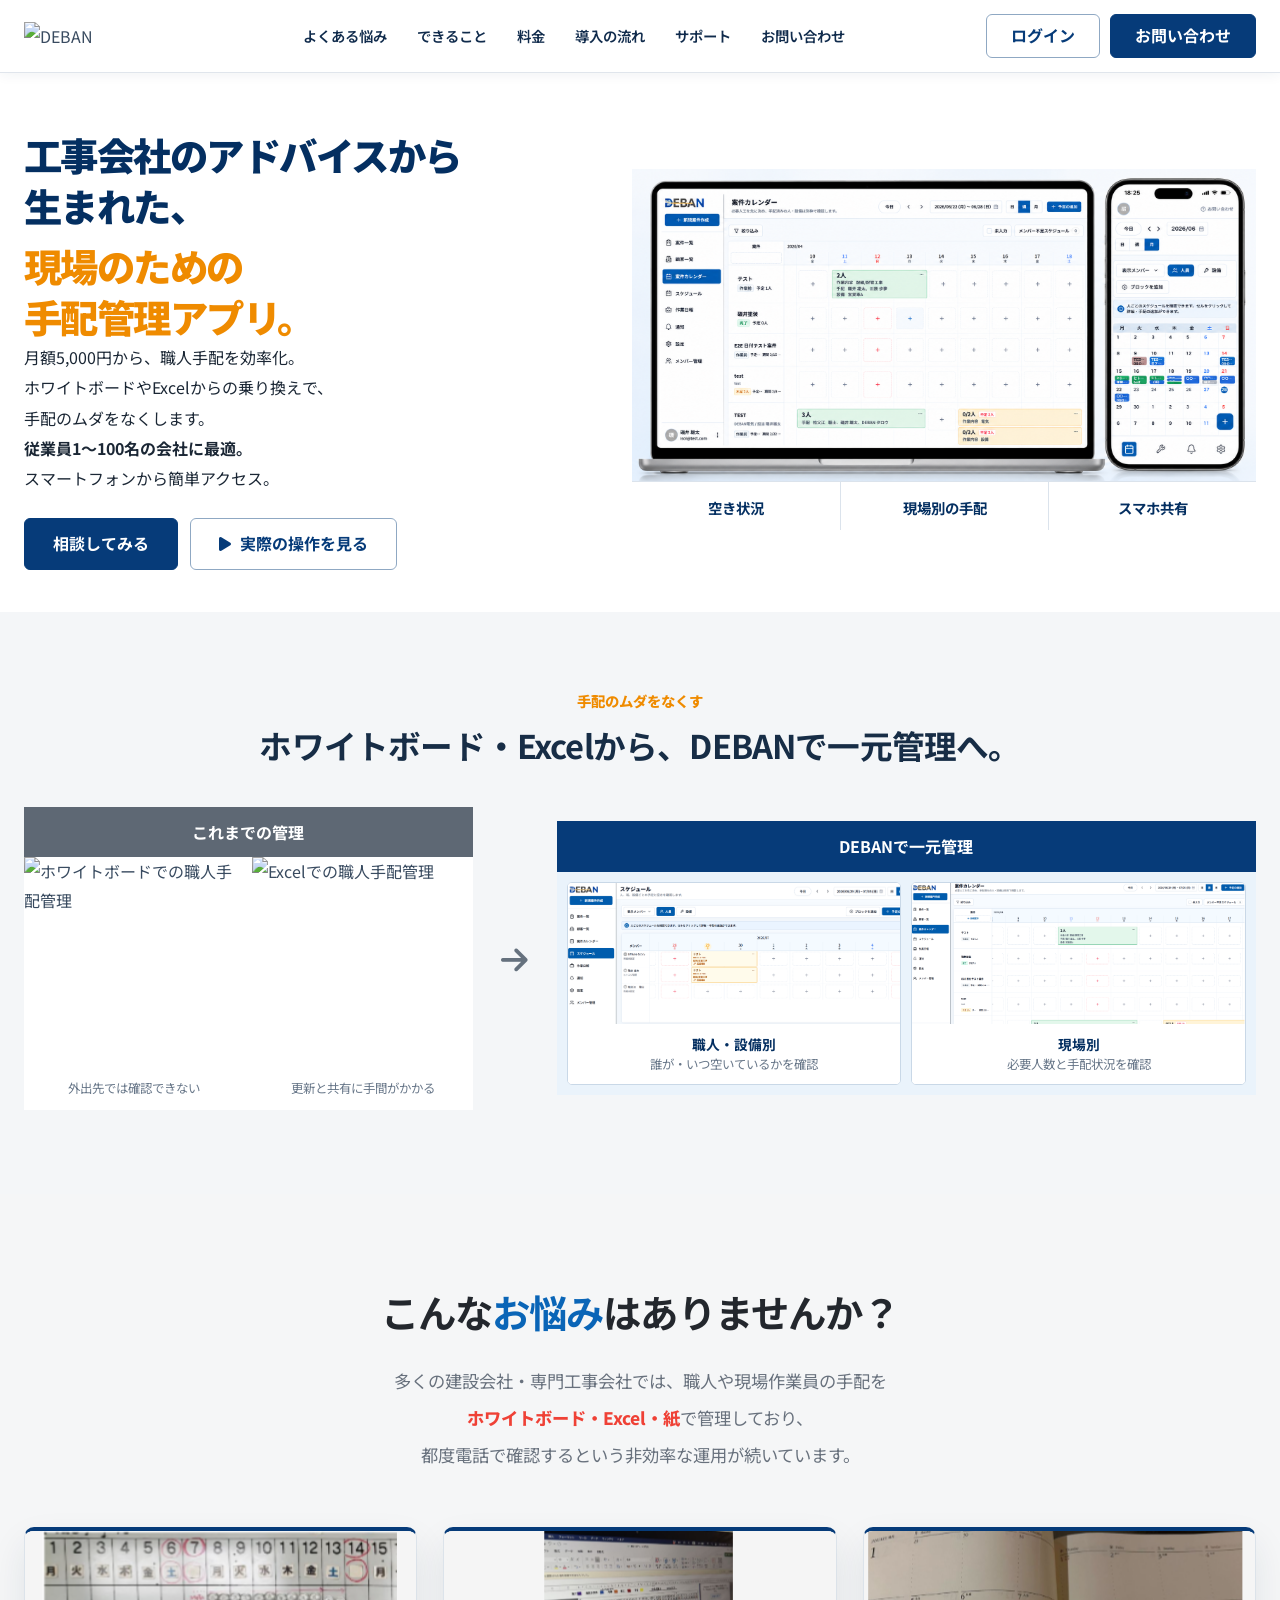
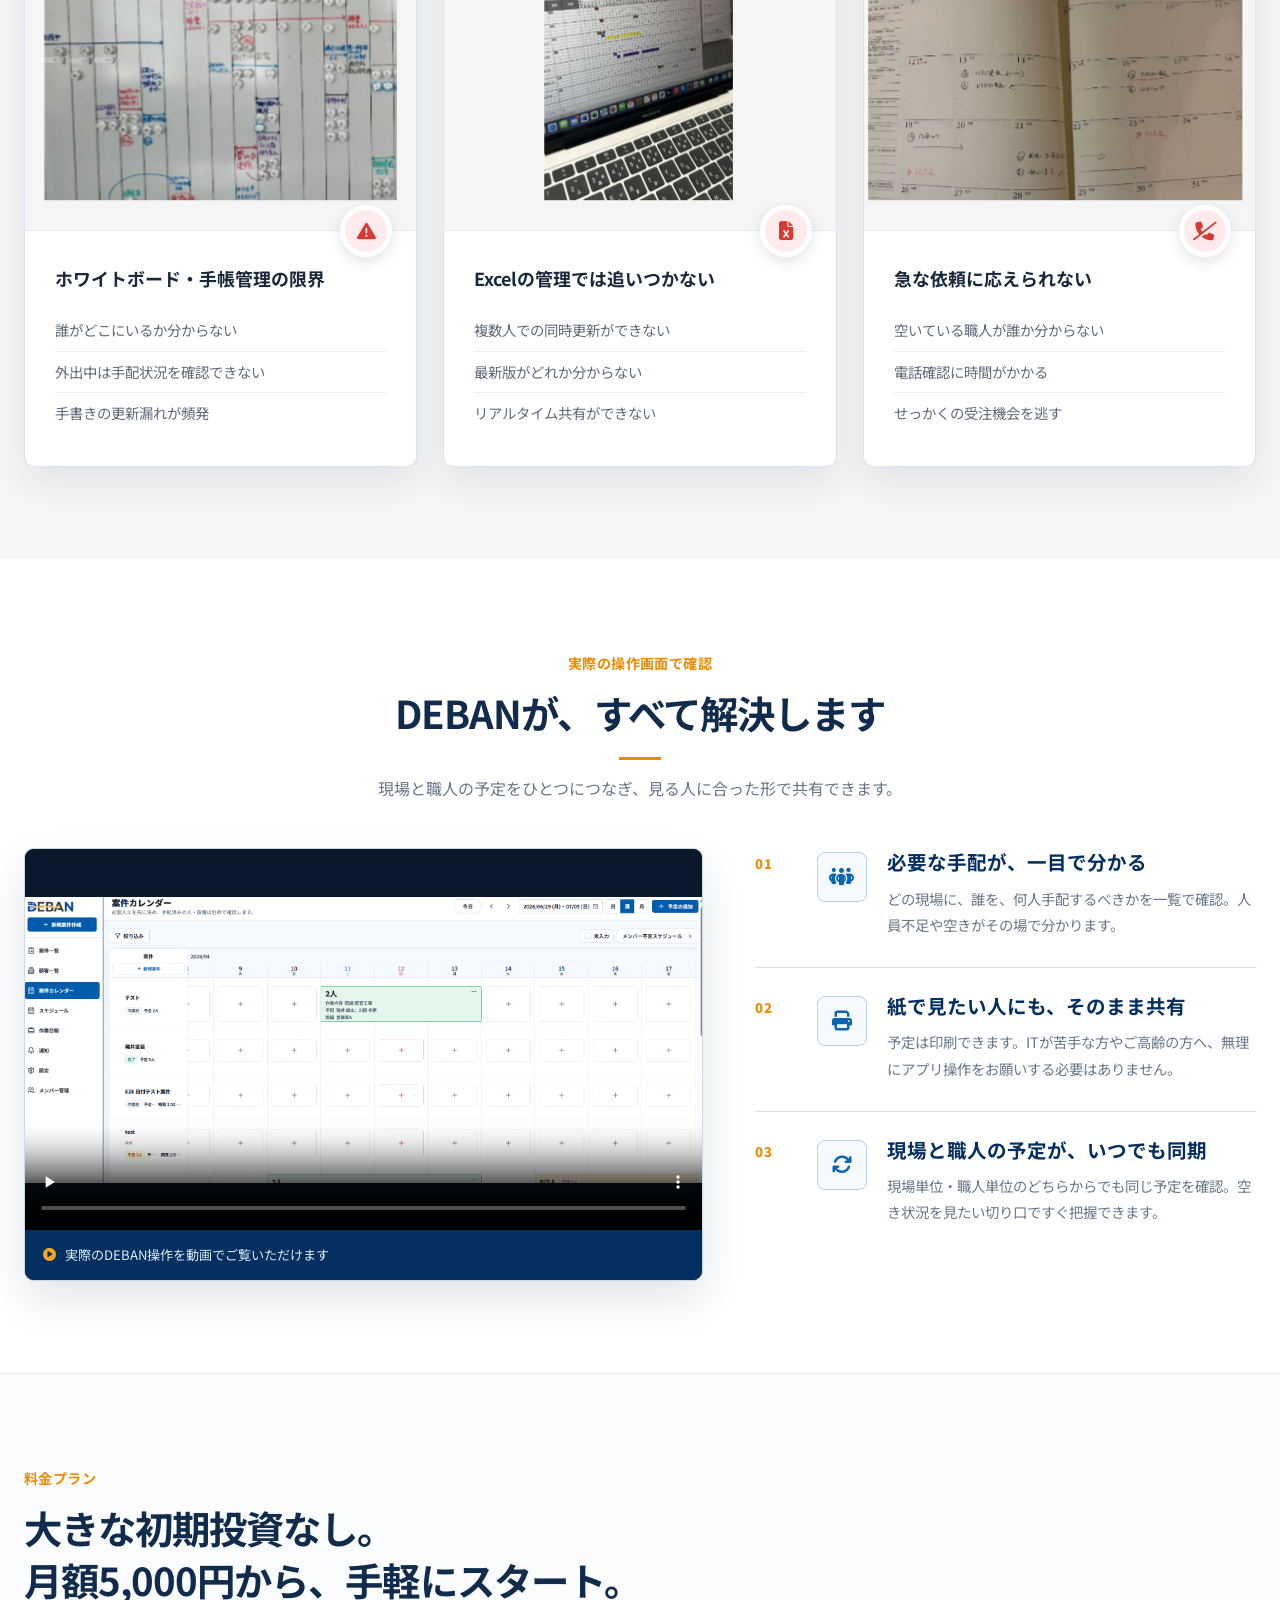
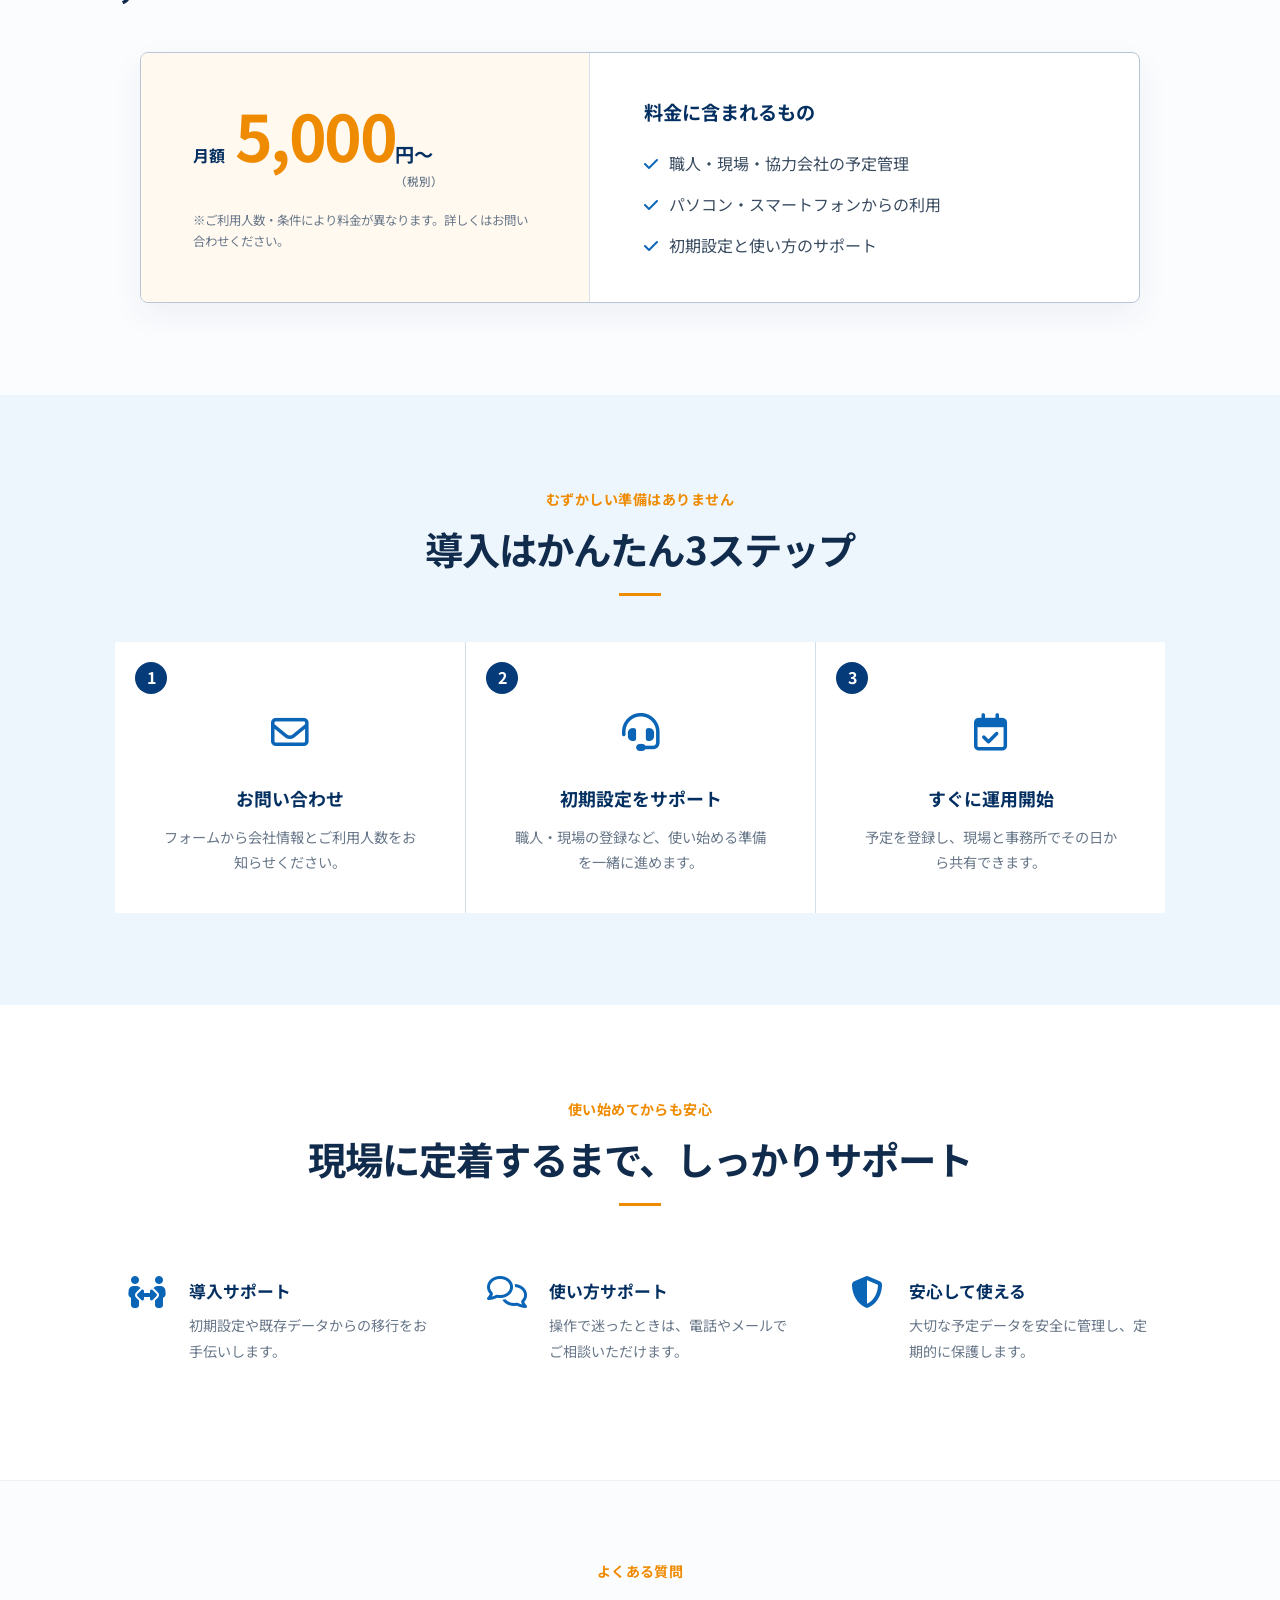
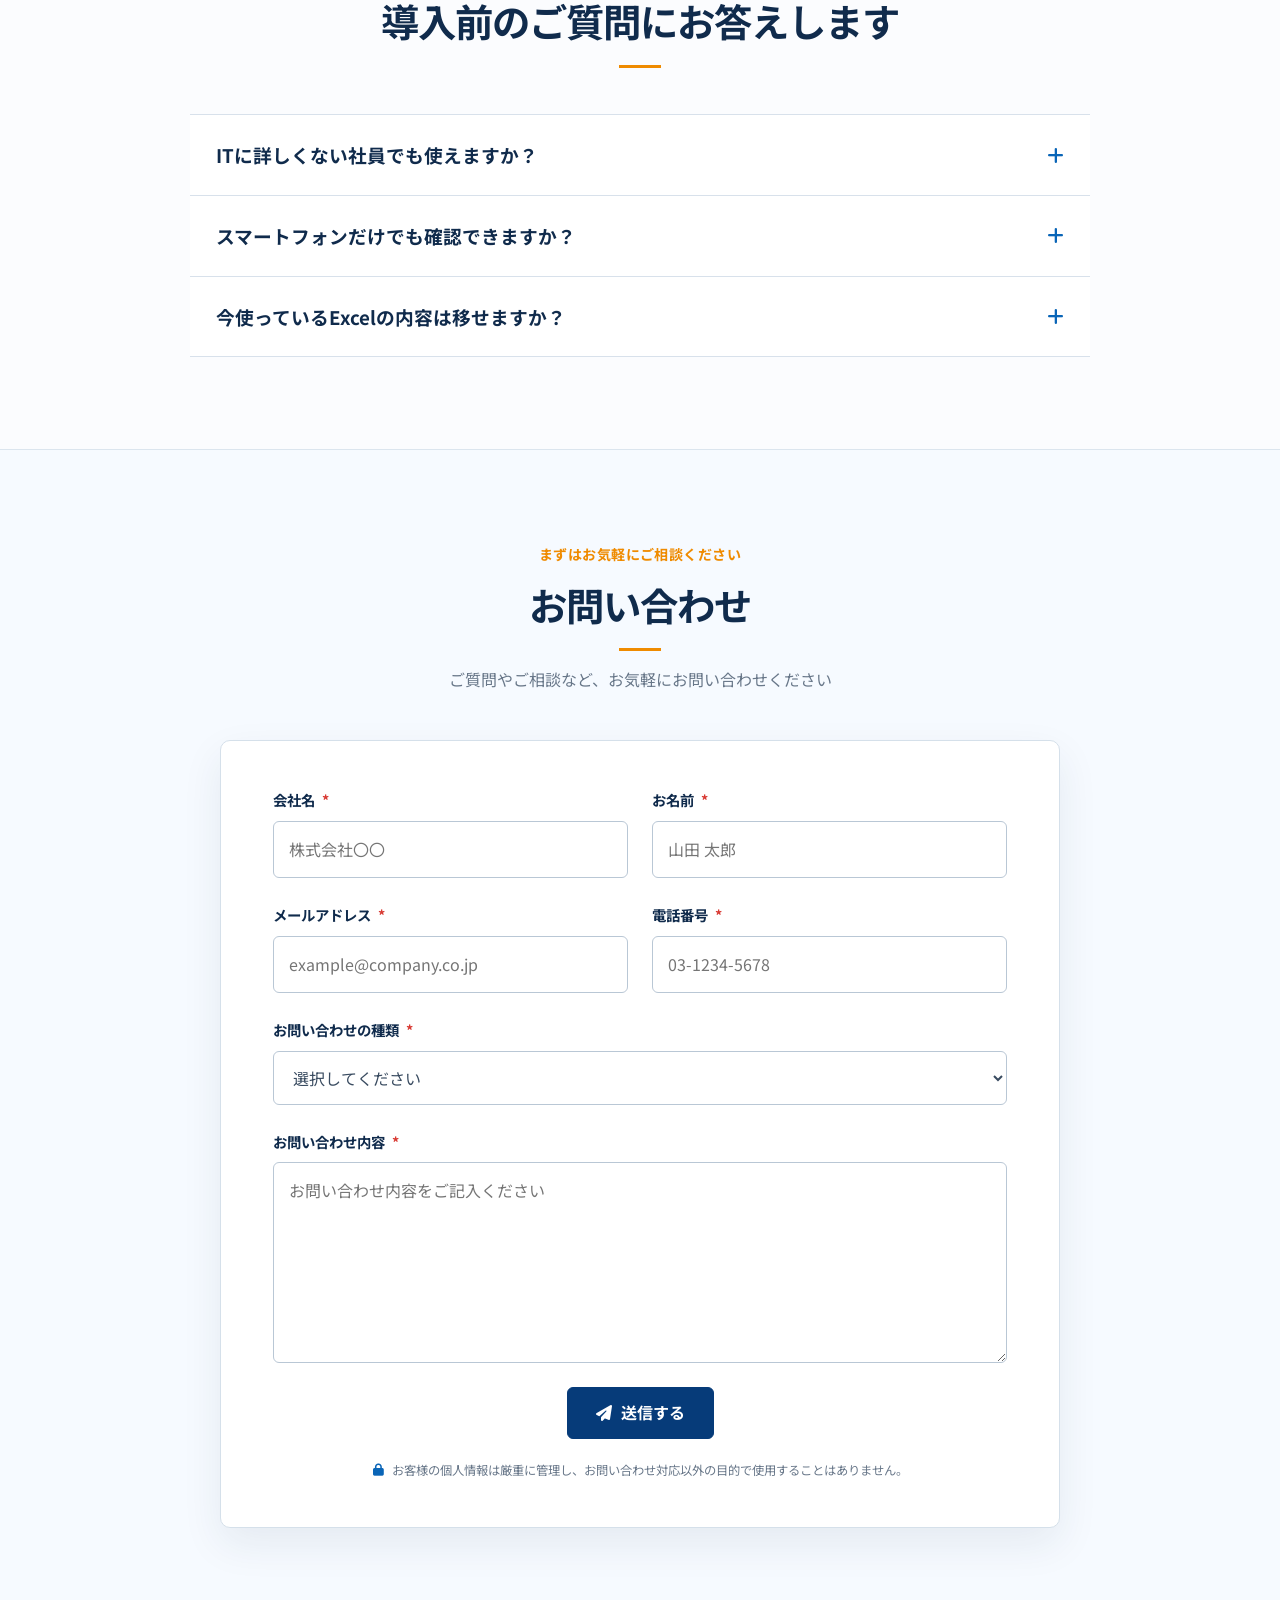
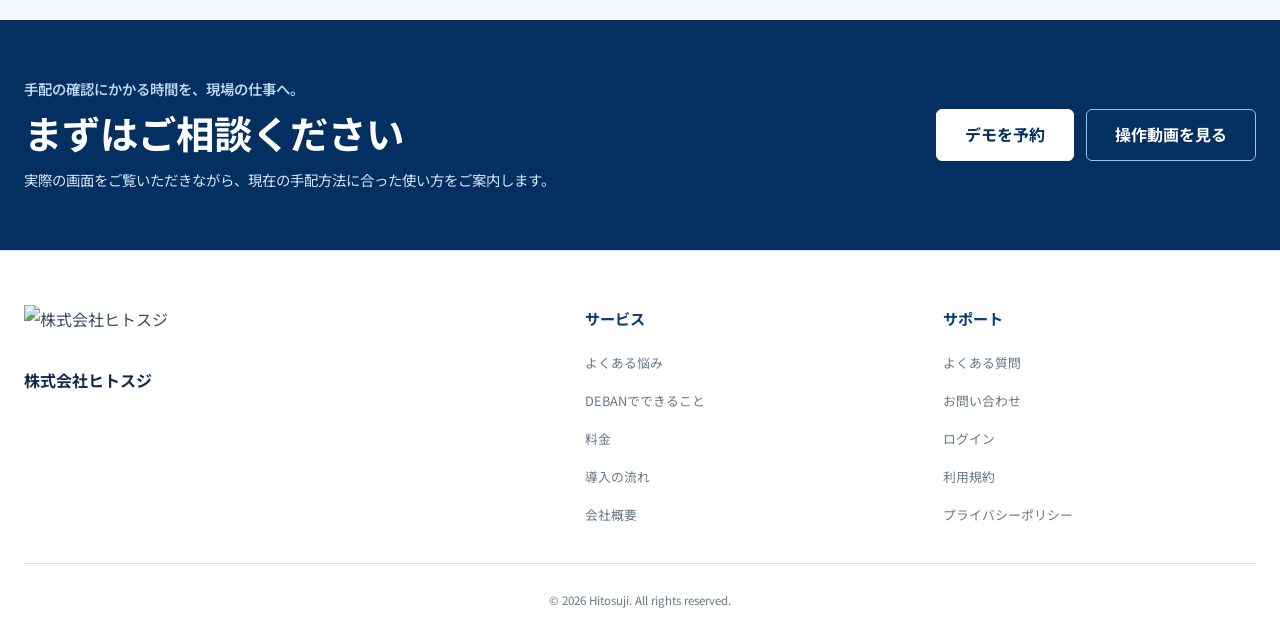
==== commit 9e27aea8: "Clarify hero value proposition" ====
--- a/index.html
+++ b/index.html
@@ -46,7 +46,7 @@
             <span class="hero-title-desktop"><span>工事会社のアドバイスから</span><span>生まれた、</span><strong><span>現場のための</span><span>手配管理アプリ。</span></strong></span>
             <span class="hero-title-mobile"><span>工事会社の</span><span>アドバイスから生まれた、</span><strong><span>現場のための</span><span>手配管理アプリ。</span></strong></span>
           </h1>
-          <p class="hero-description">月額5,000円から、職人の「空き」をゼロにする。<br>ホワイトボードやExcelからの乗り換えで、<br>手配の機会損失をなくします。<br><strong>従業員1〜100名の会社に最適。</strong><br>スマートフォンから簡単アクセス。</p>
+          <p class="hero-description">月額5,000円から、職人手配を効率化。<br>ホワイトボードやExcelからの乗り換えで、<br>手配のムダをなくします。<br><strong>従業員1〜100名の会社に最適。</strong><br>スマートフォンから簡単アクセス。</p>
           <div class="hero-buttons">
             <a class="button button-primary button-large" href="#contact">相談してみる</a>
             <a class="button button-ghost button-large" href="#changes"><i class="fa-solid fa-play" aria-hidden="true"></i>実際の操作を見る</a>
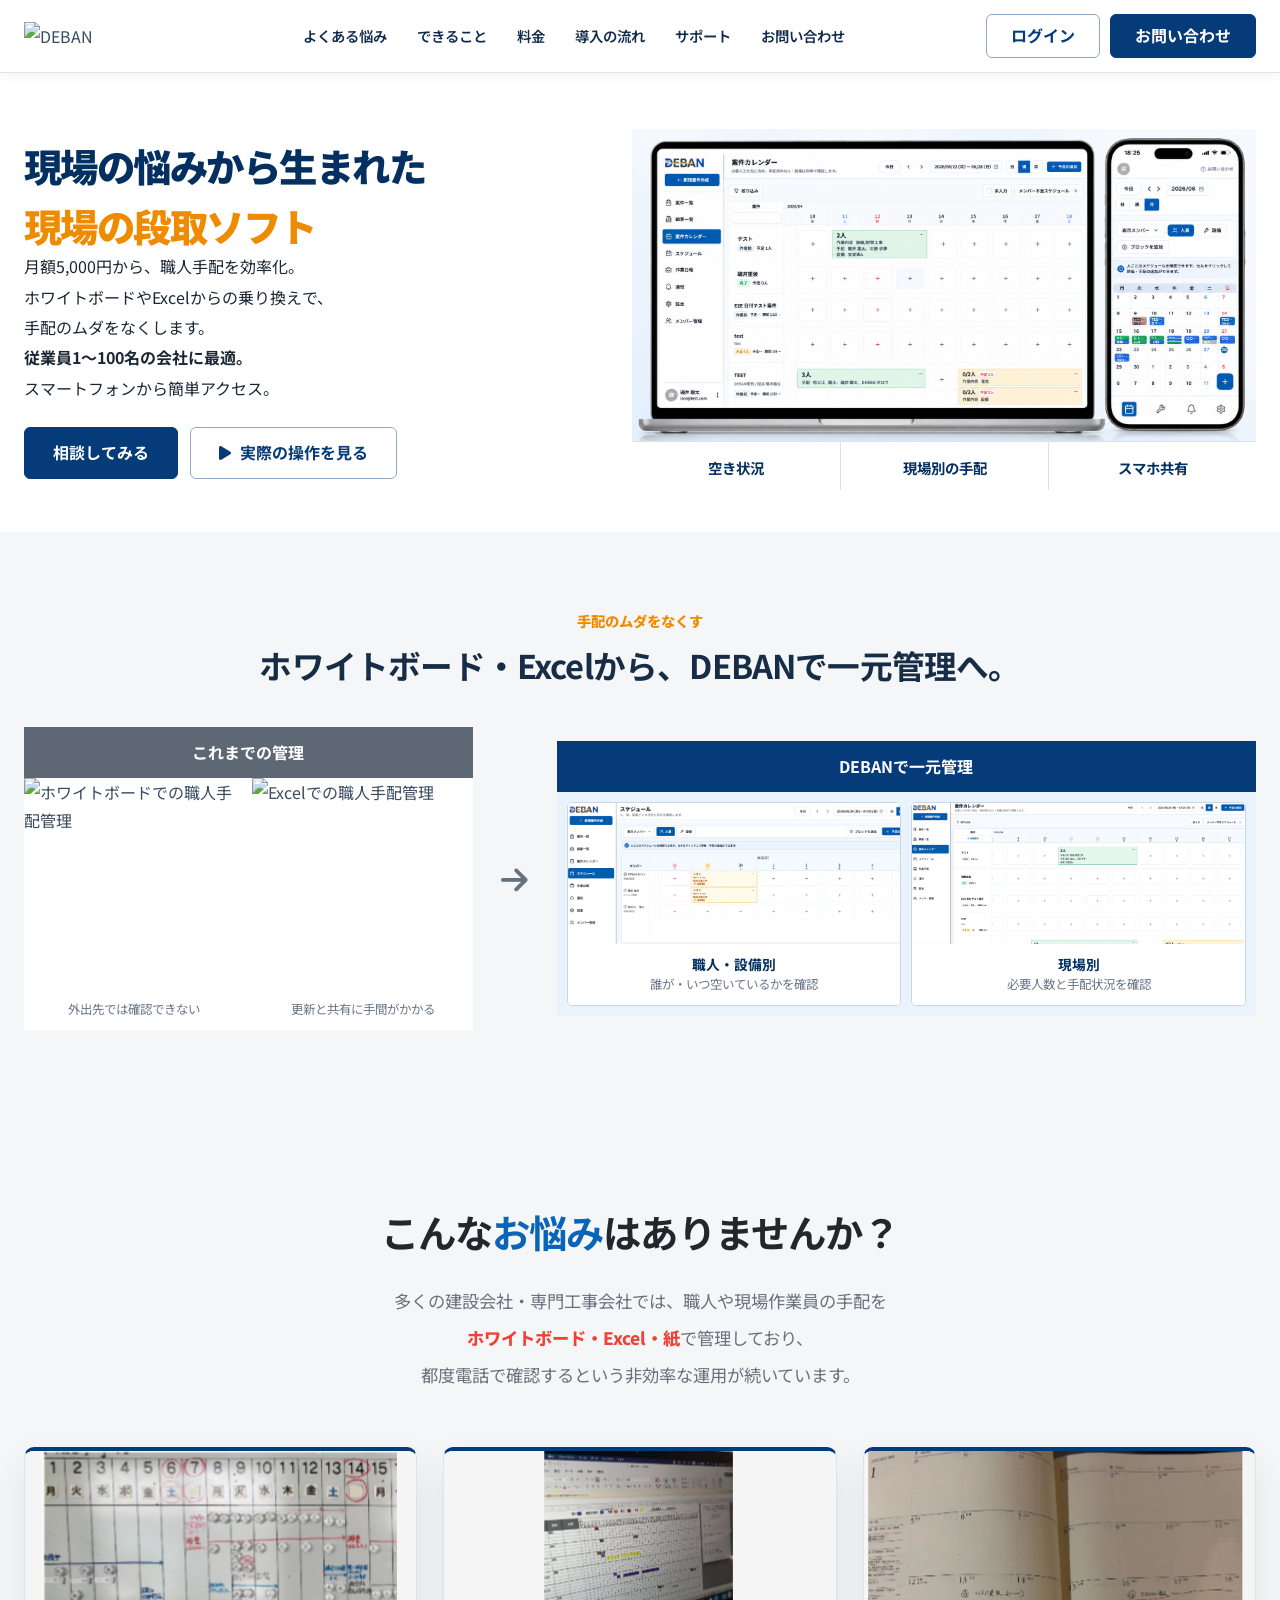
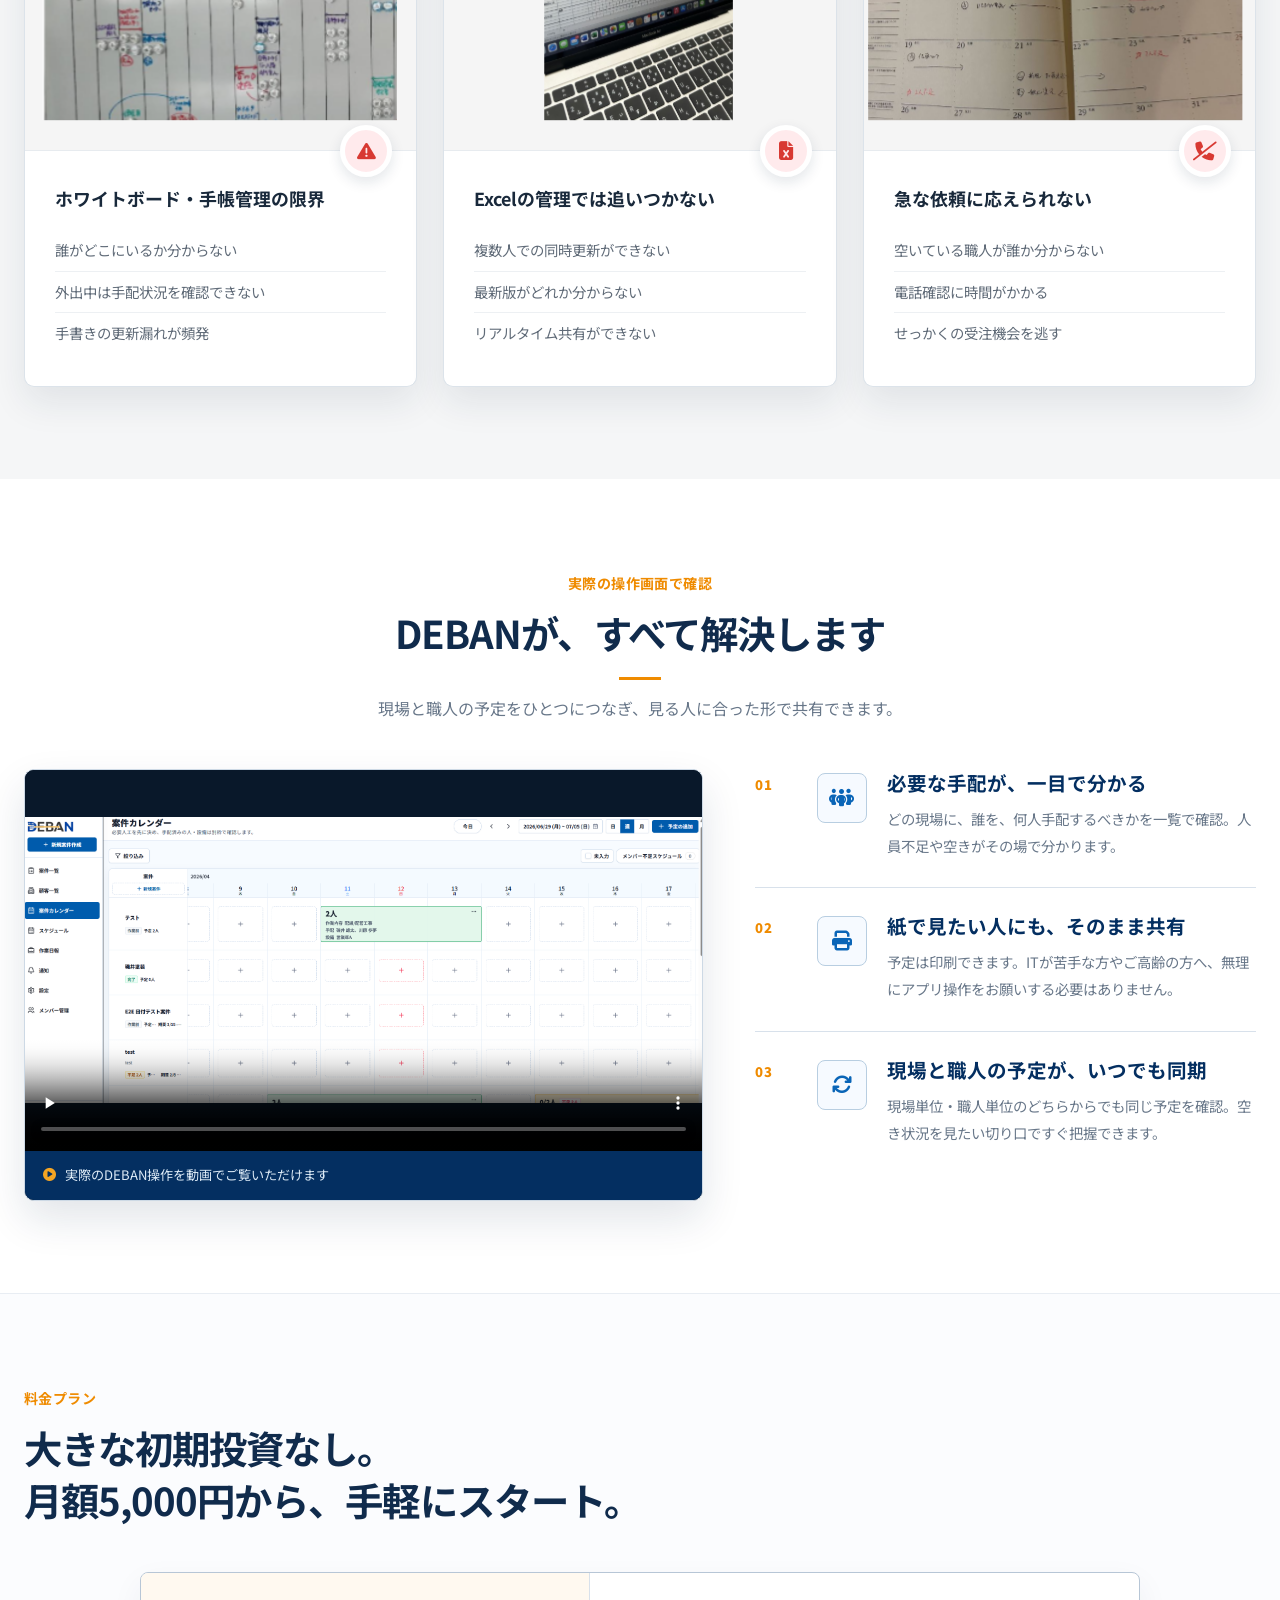
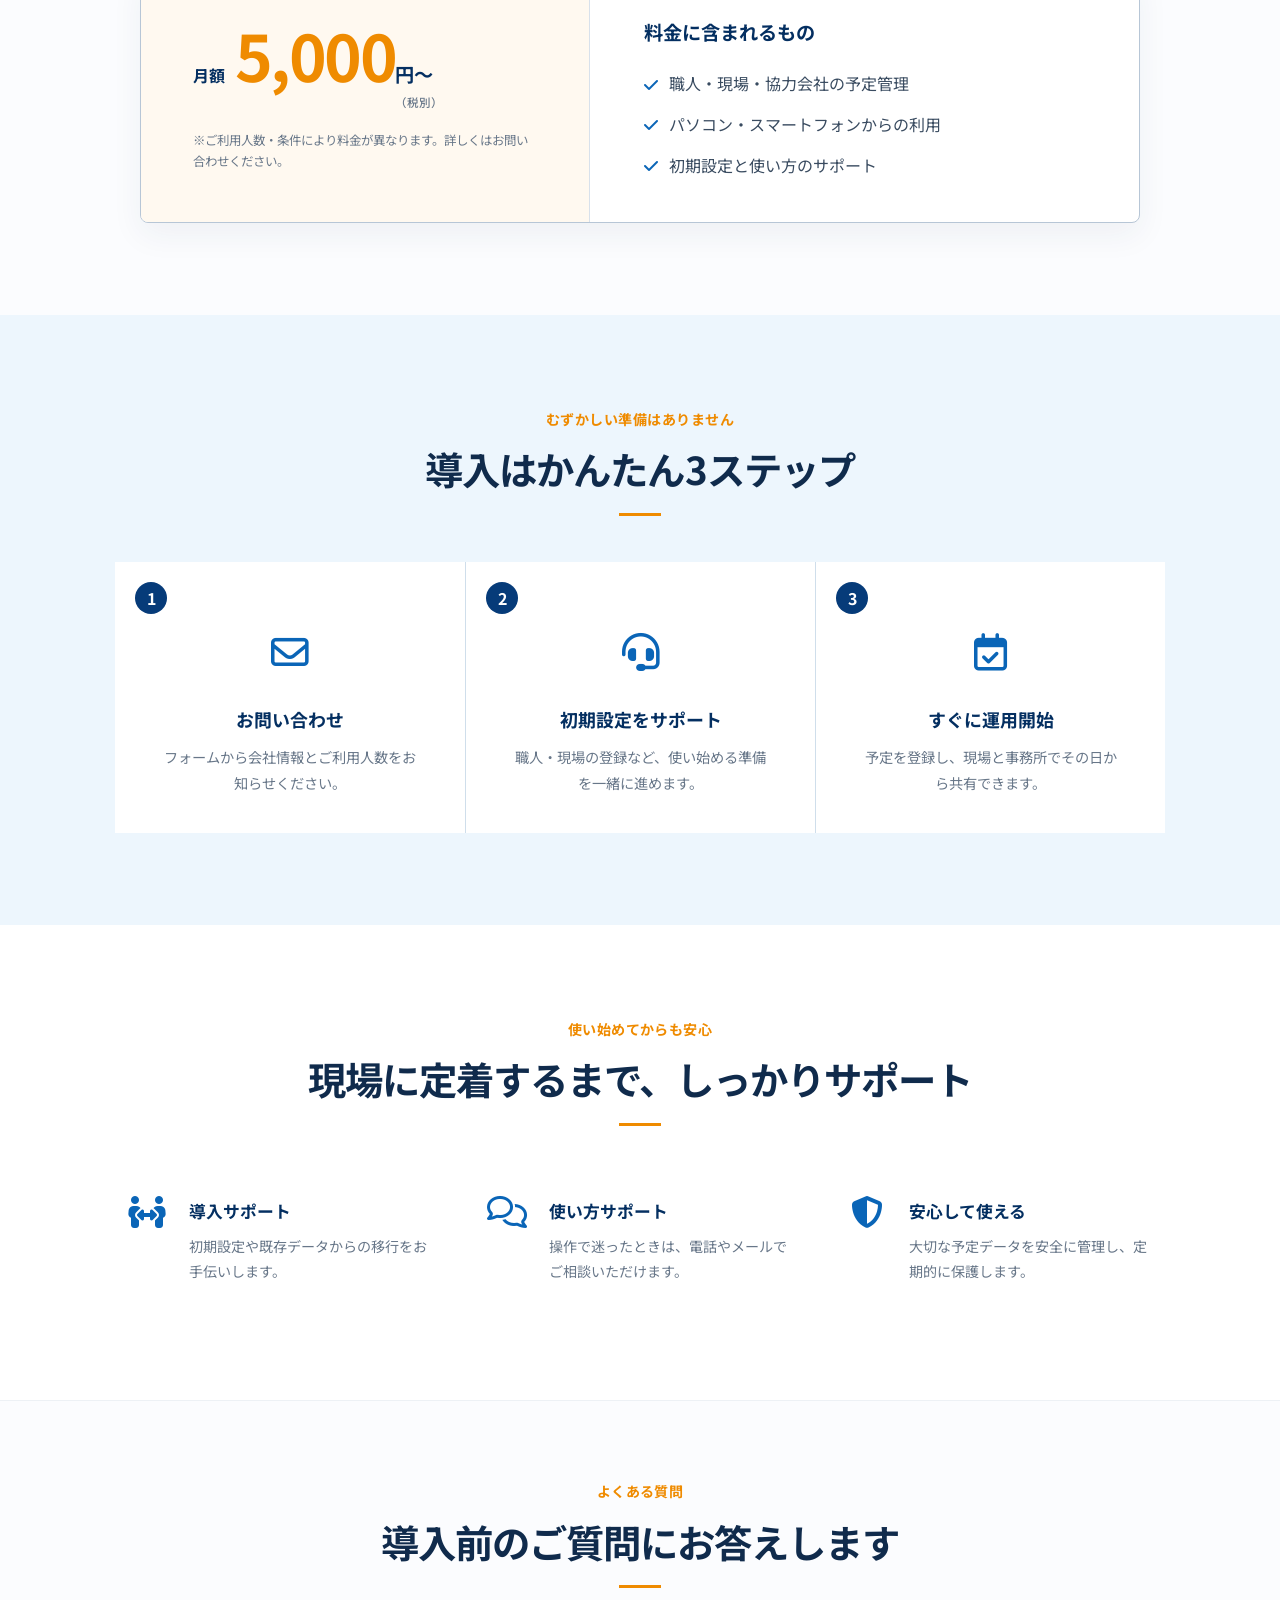
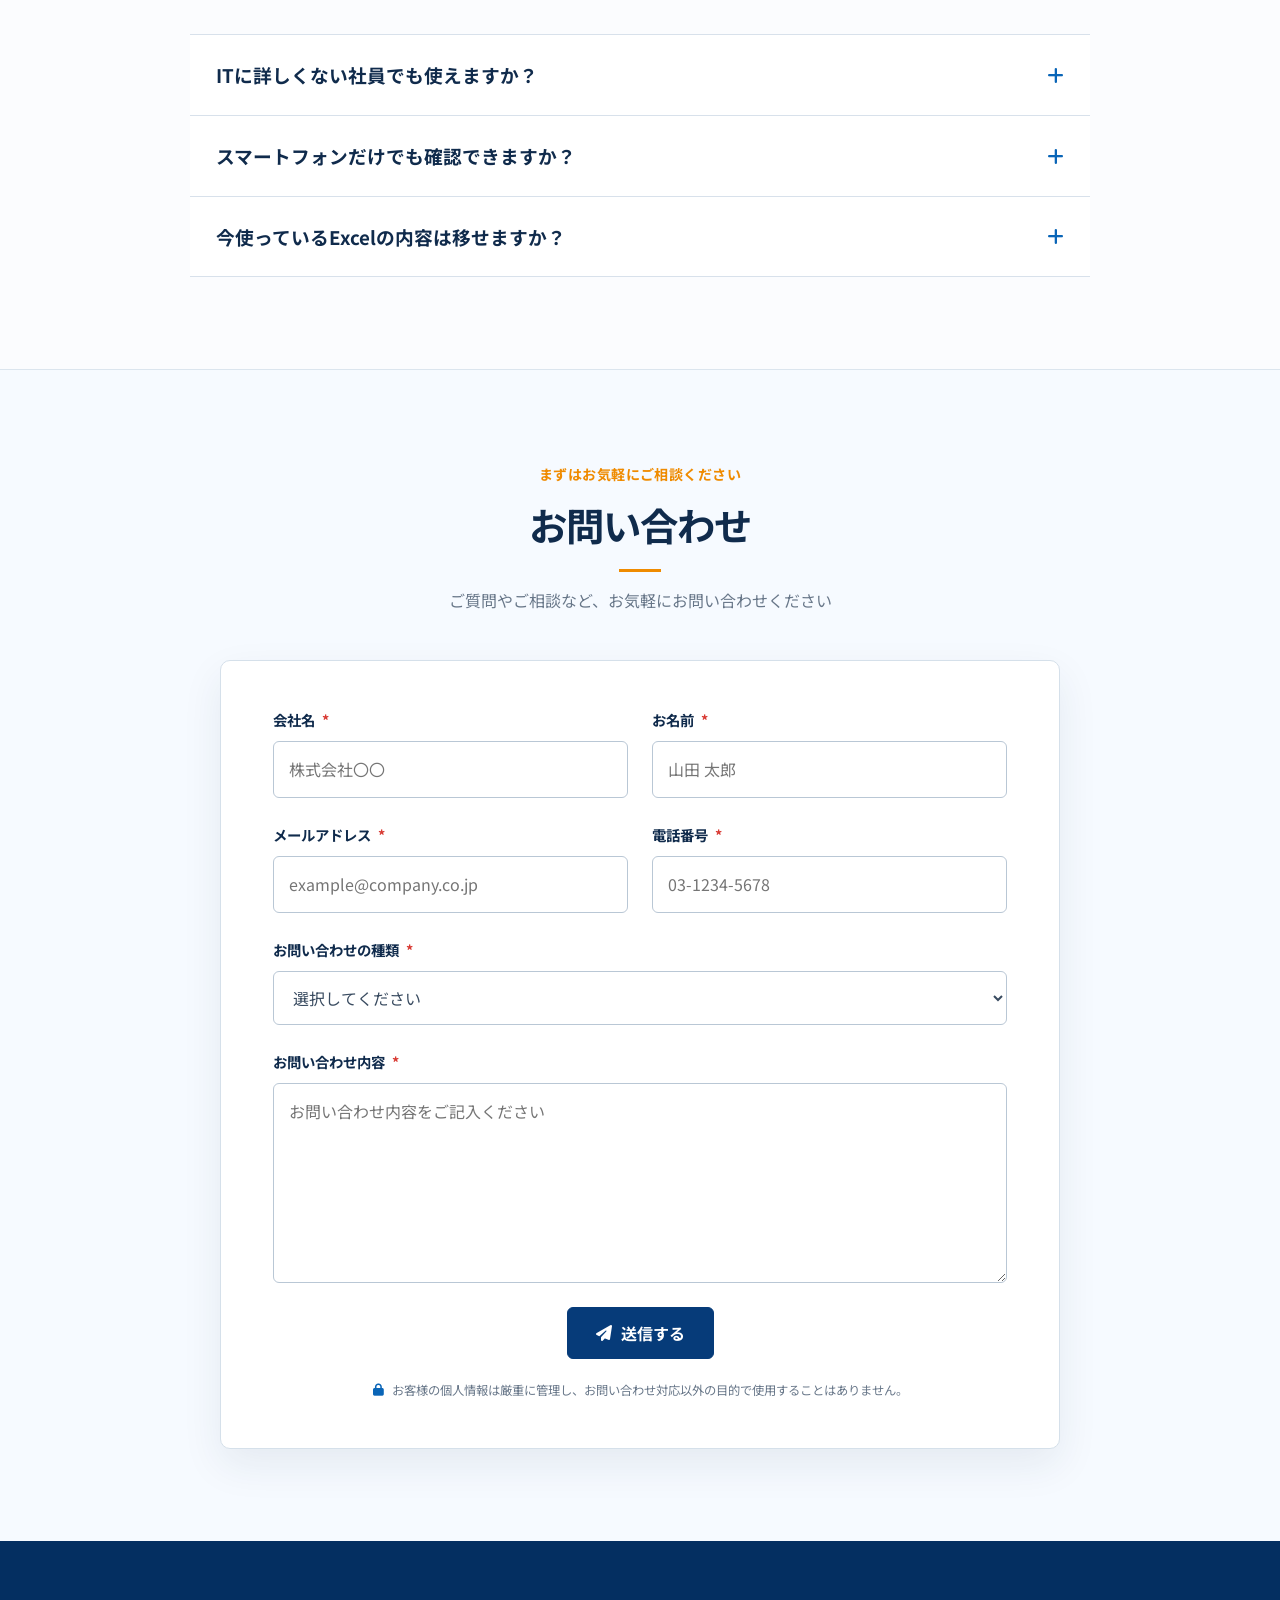
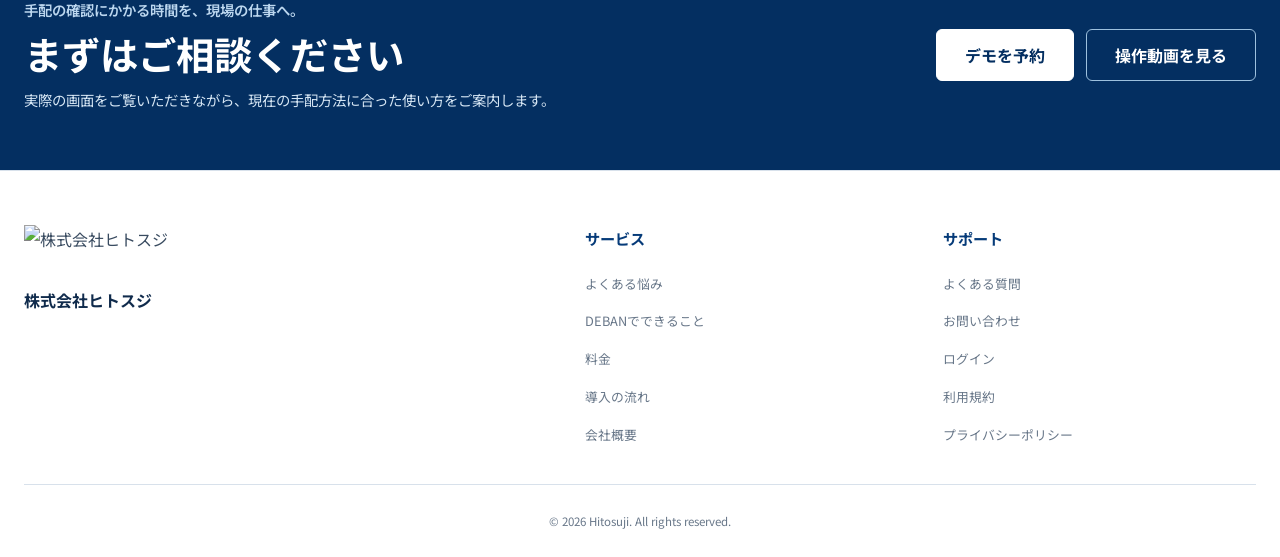
==== commit ec8a13a5: "Update hero title" ====
--- a/index.html
+++ b/index.html
@@ -43,8 +43,8 @@
       <div class="container hero-grid">
         <div class="hero-copy">
           <h1 id="hero-title" class="hero-title-new">
-            <span class="hero-title-desktop"><span>工事会社のアドバイスから</span><span>生まれた、</span><strong><span>現場のための</span><span>手配管理アプリ。</span></strong></span>
-            <span class="hero-title-mobile"><span>工事会社の</span><span>アドバイスから生まれた、</span><strong><span>現場のための</span><span>手配管理アプリ。</span></strong></span>
+            <span class="hero-title-desktop"><span>現場の悩みから生まれた</span><strong><span>現場の段取ソフト</span></strong></span>
+            <span class="hero-title-mobile"><span>現場の悩みから</span><span>生まれた</span><strong><span>現場の段取ソフト</span></strong></span>
           </h1>
           <p class="hero-description">月額5,000円から、職人手配を効率化。<br>ホワイトボードやExcelからの乗り換えで、<br>手配のムダをなくします。<br><strong>従業員1〜100名の会社に最適。</strong><br>スマートフォンから簡単アクセス。</p>
           <div class="hero-buttons">
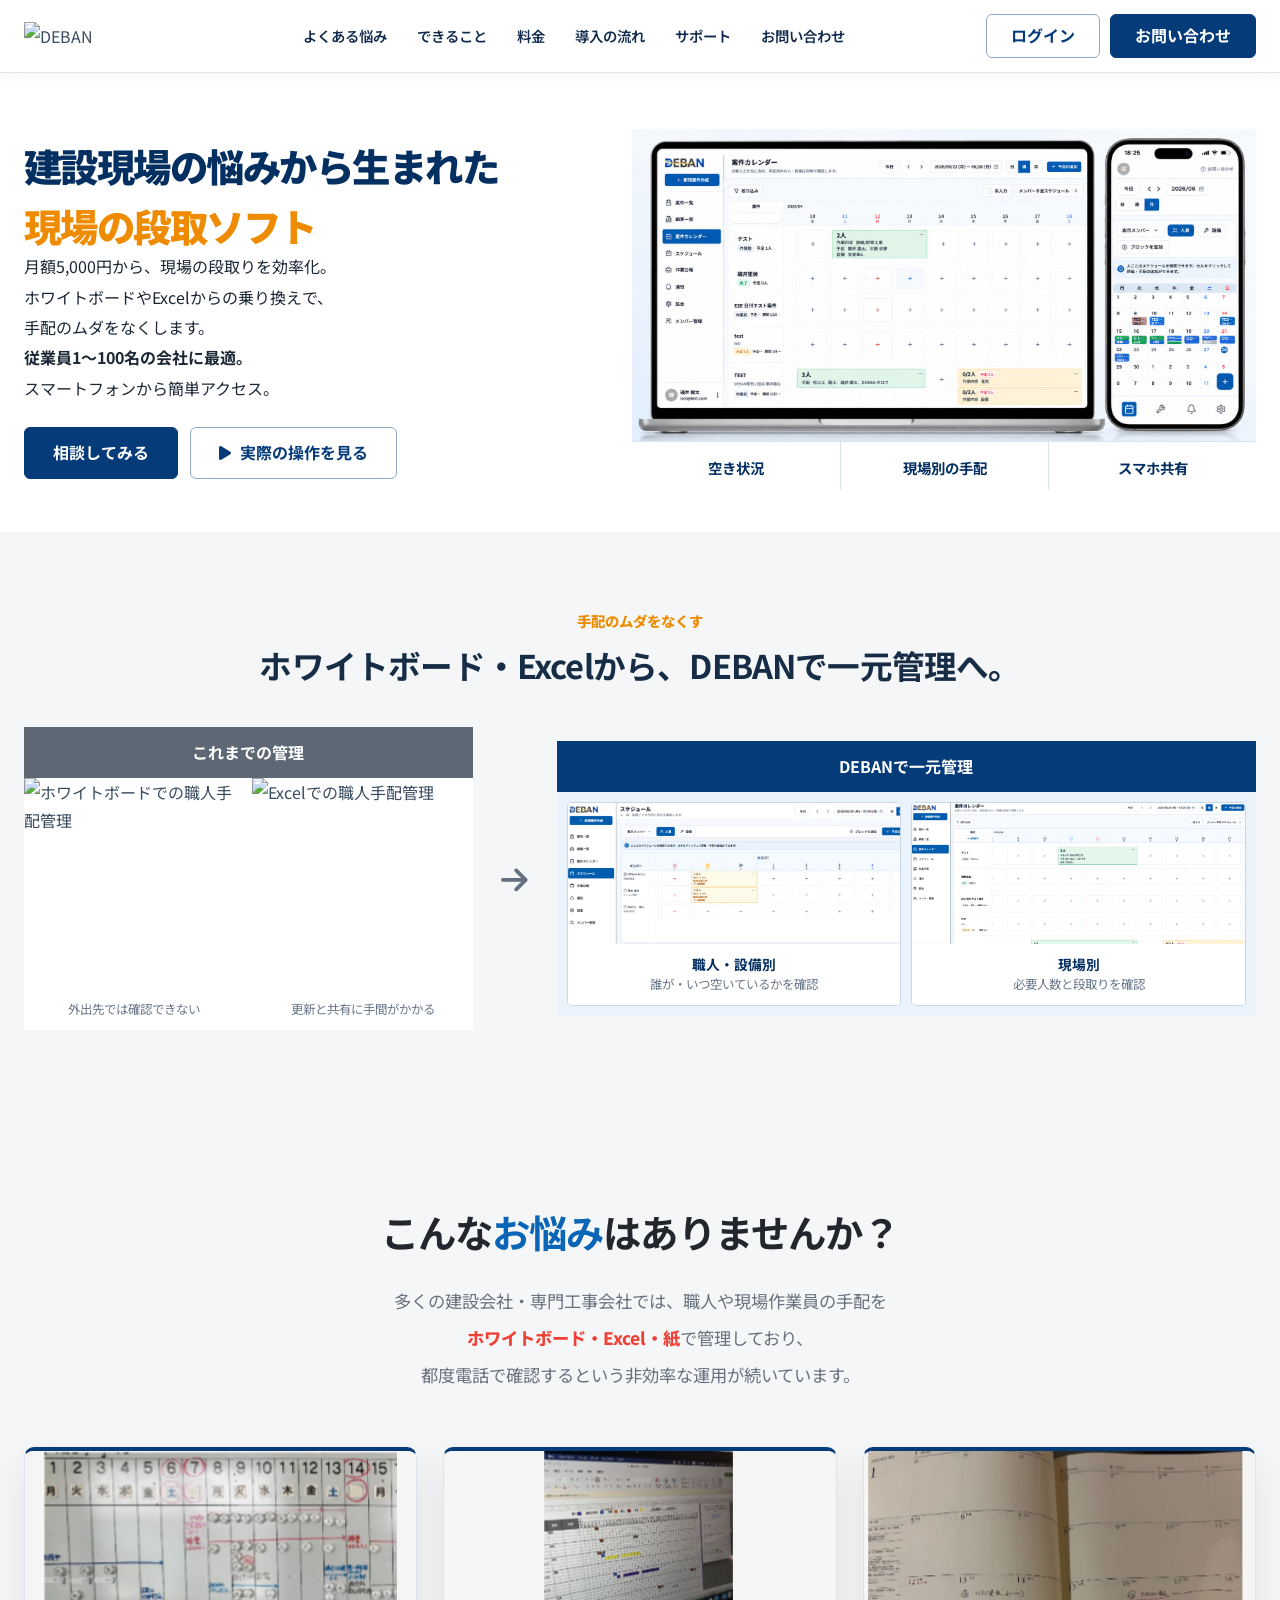
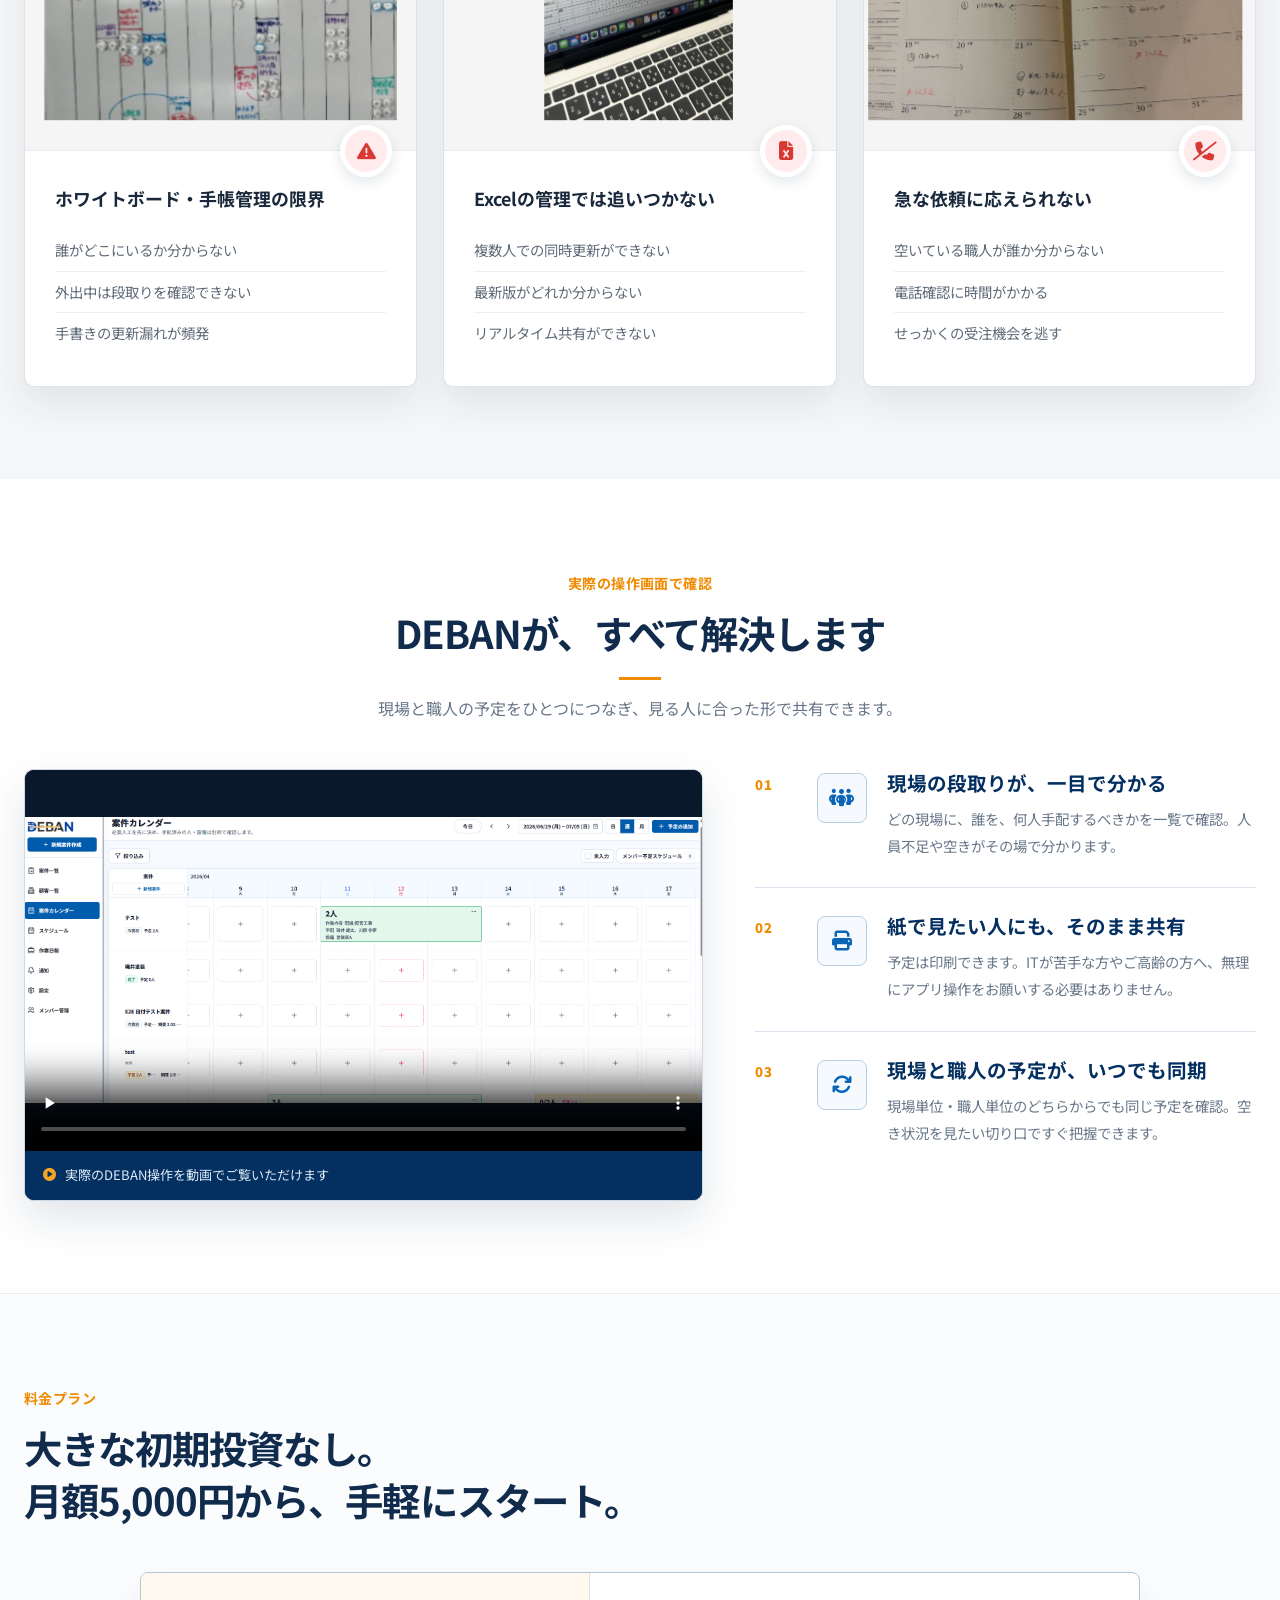
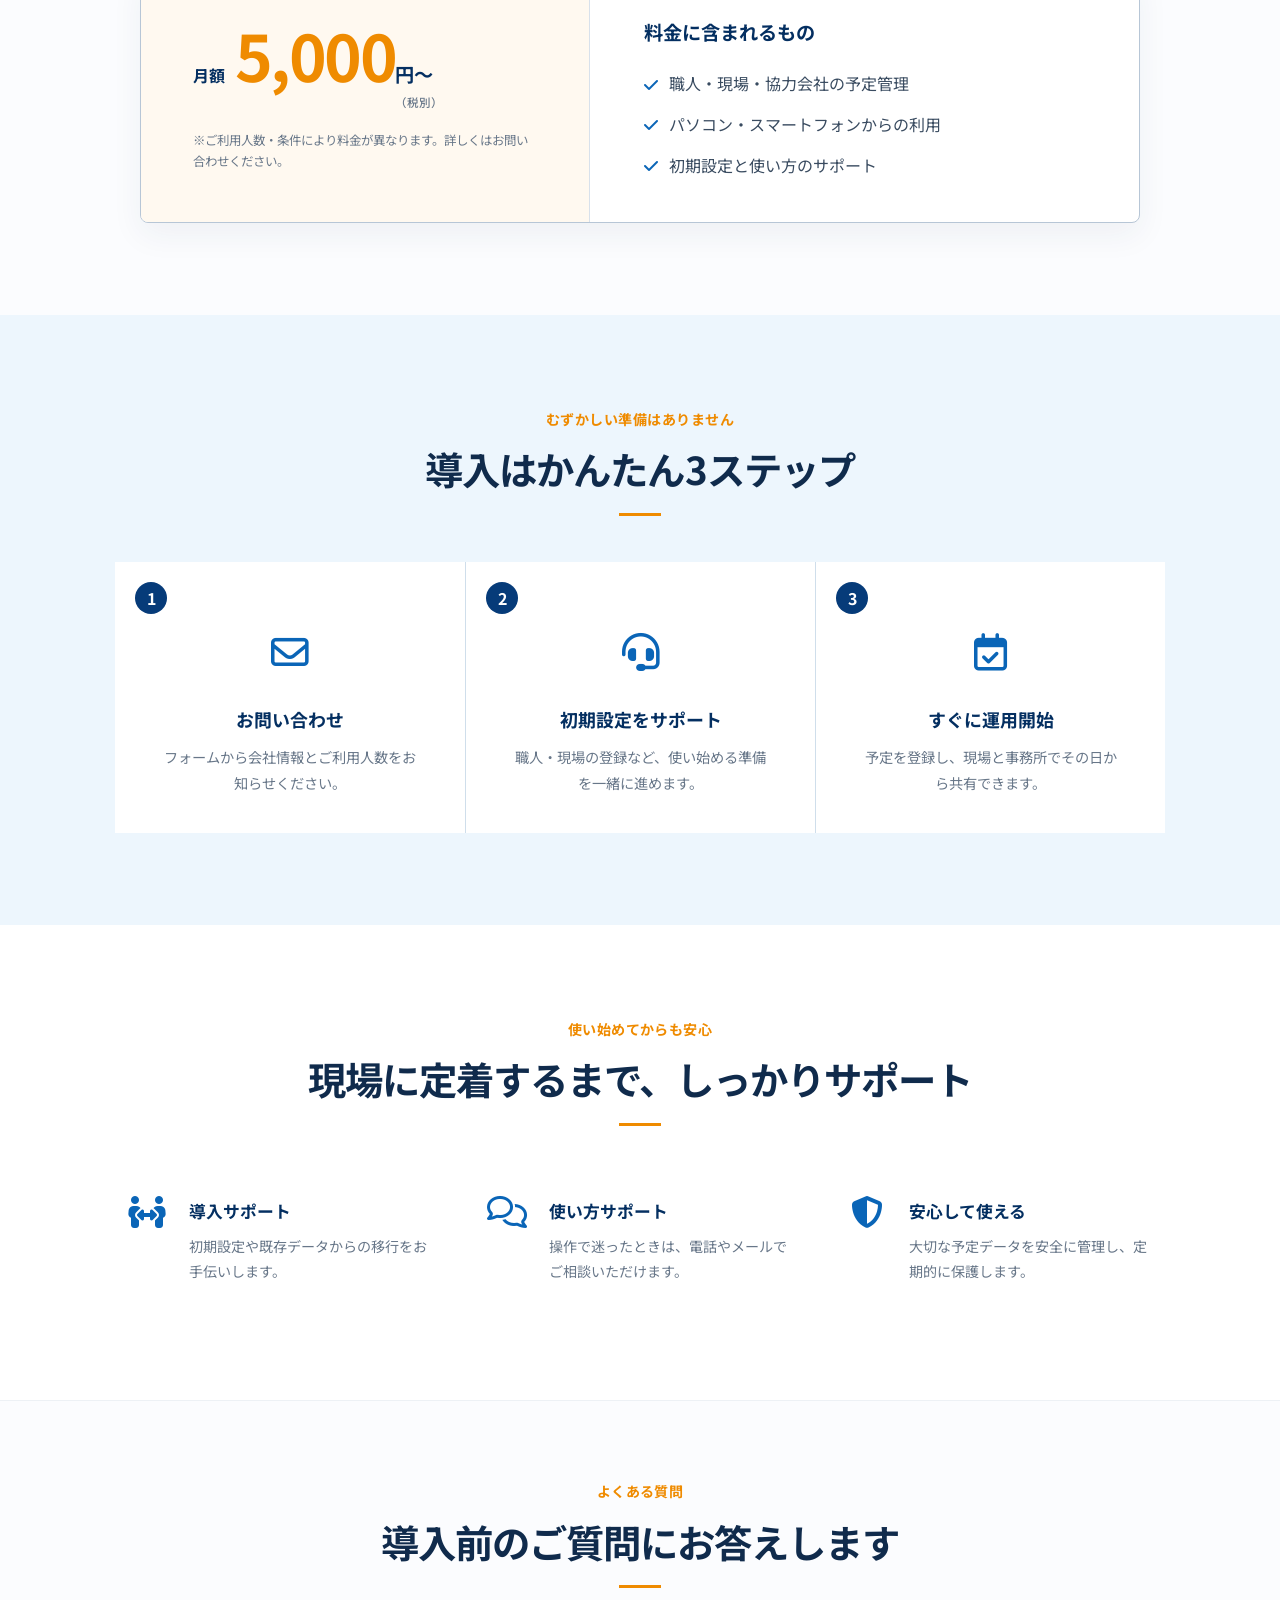
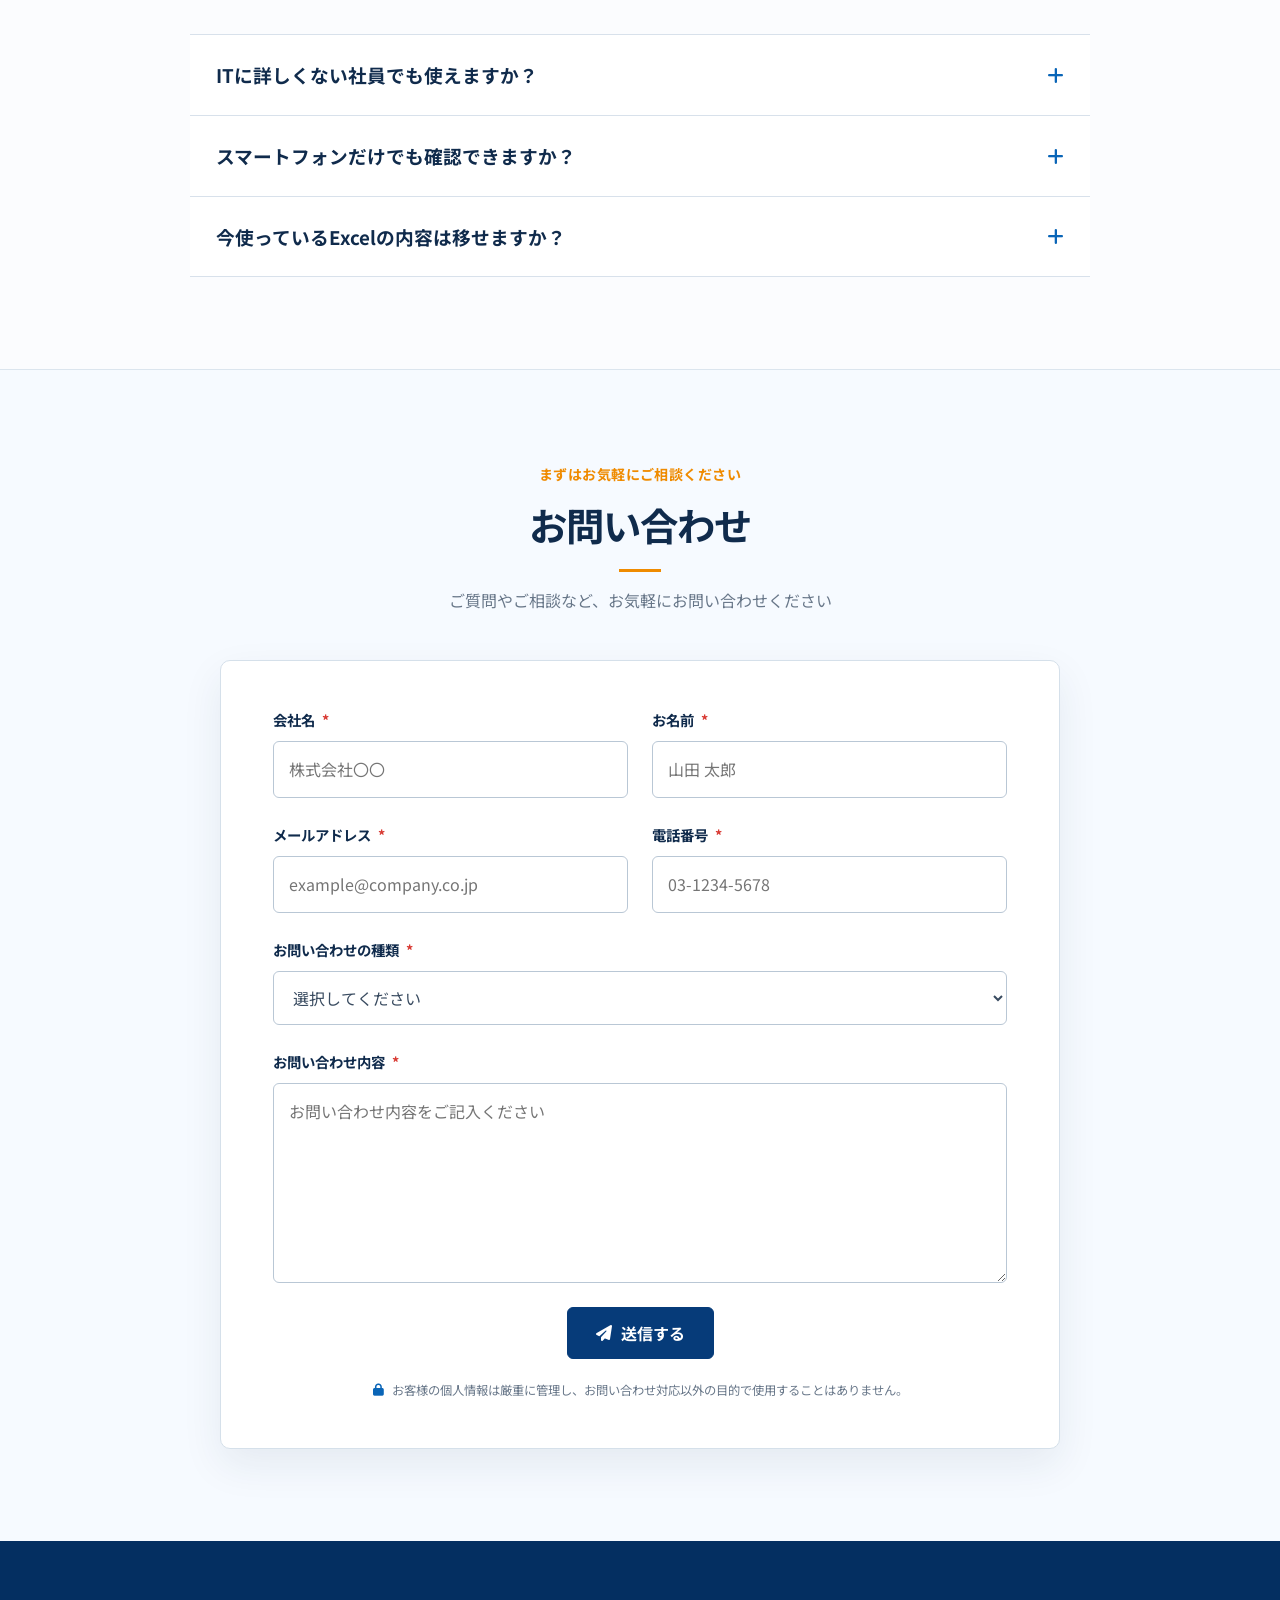
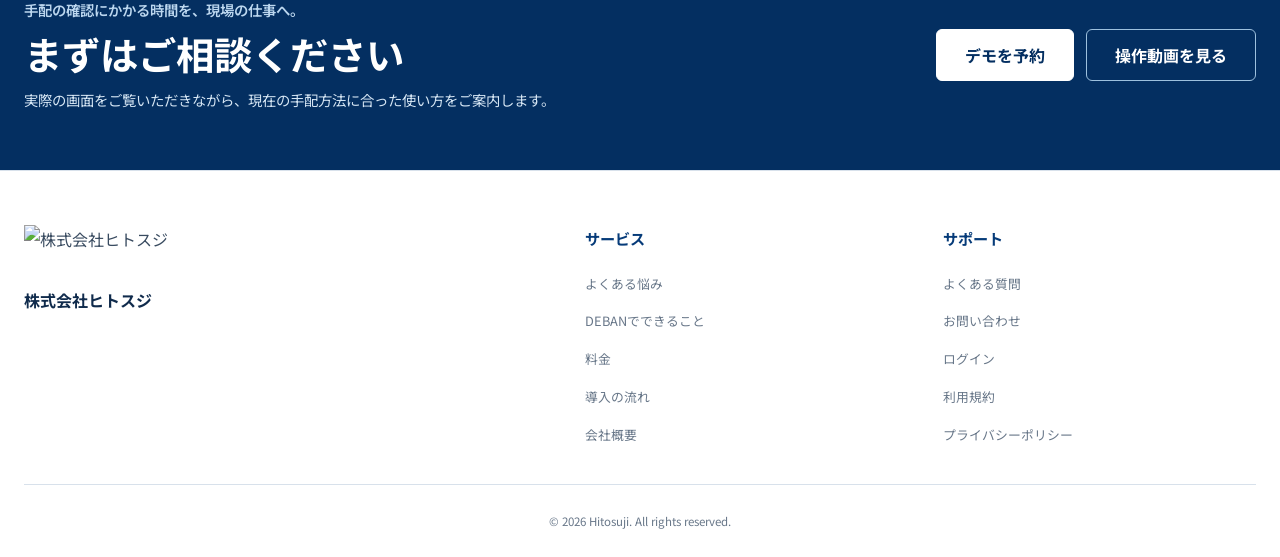
==== commit 1bb22fdb: "Update copy to site planning terminology" ====
--- a/index.html
+++ b/index.html
@@ -43,10 +43,10 @@
       <div class="container hero-grid">
         <div class="hero-copy">
           <h1 id="hero-title" class="hero-title-new">
-            <span class="hero-title-desktop"><span>現場の悩みから生まれた</span><strong><span>現場の段取ソフト</span></strong></span>
-            <span class="hero-title-mobile"><span>現場の悩みから</span><span>生まれた</span><strong><span>現場の段取ソフト</span></strong></span>
+            <span class="hero-title-desktop"><span>建設現場の悩みから生まれた</span><strong><span>現場の段取ソフト</span></strong></span>
+            <span class="hero-title-mobile"><span>建設現場の悩みから</span><span>生まれた</span><strong><span>現場の段取ソフト</span></strong></span>
           </h1>
-          <p class="hero-description">月額5,000円から、職人手配を効率化。<br>ホワイトボードやExcelからの乗り換えで、<br>手配のムダをなくします。<br><strong>従業員1〜100名の会社に最適。</strong><br>スマートフォンから簡単アクセス。</p>
+          <p class="hero-description">月額5,000円から、現場の段取りを効率化。<br>ホワイトボードやExcelからの乗り換えで、<br>手配のムダをなくします。<br><strong>従業員1〜100名の会社に最適。</strong><br>スマートフォンから簡単アクセス。</p>
           <div class="hero-buttons">
             <a class="button button-primary button-large" href="#contact">相談してみる</a>
             <a class="button button-ghost button-large" href="#changes"><i class="fa-solid fa-play" aria-hidden="true"></i>実際の操作を見る</a>
@@ -78,7 +78,7 @@
             <h3>DEBANで一元管理</h3>
             <div class="operation-after-images">
               <figure><img src="images/deban-schedule-members.png" alt="DEBANの職人・設備別スケジュール画面"><figcaption><strong>職人・設備別</strong> 誰が・いつ空いているかを確認</figcaption></figure>
-              <figure><img src="images/deban-project-calendar.png" alt="DEBANの案件カレンダー画面"><figcaption><strong>現場別</strong> 必要人数と手配状況を確認</figcaption></figure>
+              <figure><img src="images/deban-project-calendar.png" alt="DEBANの案件カレンダー画面"><figcaption><strong>現場別</strong> 必要人数と段取りを確認</figcaption></figure>
             </div>
           </div>
         </div>
@@ -94,7 +94,7 @@
         <div class="pain-grid">
           <article class="pain-card">
             <div class="pain-photo pain-photo-whiteboard"><img src="images/problem-photo-source.png" alt="実際に手配管理に使われているホワイトボード"></div>
-            <div class="pain-body"><div class="pain-icon"><i class="fa-solid fa-triangle-exclamation" aria-hidden="true"></i></div><h3>ホワイトボード・手帳管理の限界</h3><ul><li>誰がどこにいるか分からない</li><li>外出中は手配状況を確認できない</li><li>手書きの更新漏れが頻発</li></ul></div>
+            <div class="pain-body"><div class="pain-icon"><i class="fa-solid fa-triangle-exclamation" aria-hidden="true"></i></div><h3>ホワイトボード・手帳管理の限界</h3><ul><li>誰がどこにいるか分からない</li><li>外出中は段取りを確認できない</li><li>手書きの更新漏れが頻発</li></ul></div>
           </article>
           <article class="pain-card">
             <div class="pain-photo pain-photo-excel"><img src="images/problem-photo-source.png" alt="実際に手配管理に使われているExcel画面"></div>
@@ -127,7 +127,7 @@
             <li class="change-step">
               <span class="change-number">01</span>
               <div class="change-icon"><i class="fa-solid fa-people-group" aria-hidden="true"></i></div>
-              <div><h3>必要な手配が、一目で分かる</h3><p>どの現場に、誰を、何人手配するべきかを一覧で確認。人員不足や空きがその場で分かります。</p></div>
+              <div><h3>現場の段取りが、一目で分かる</h3><p>どの現場に、誰を、何人手配するべきかを一覧で確認。人員不足や空きがその場で分かります。</p></div>
             </li>
             <li class="change-step">
               <span class="change-number">02</span>
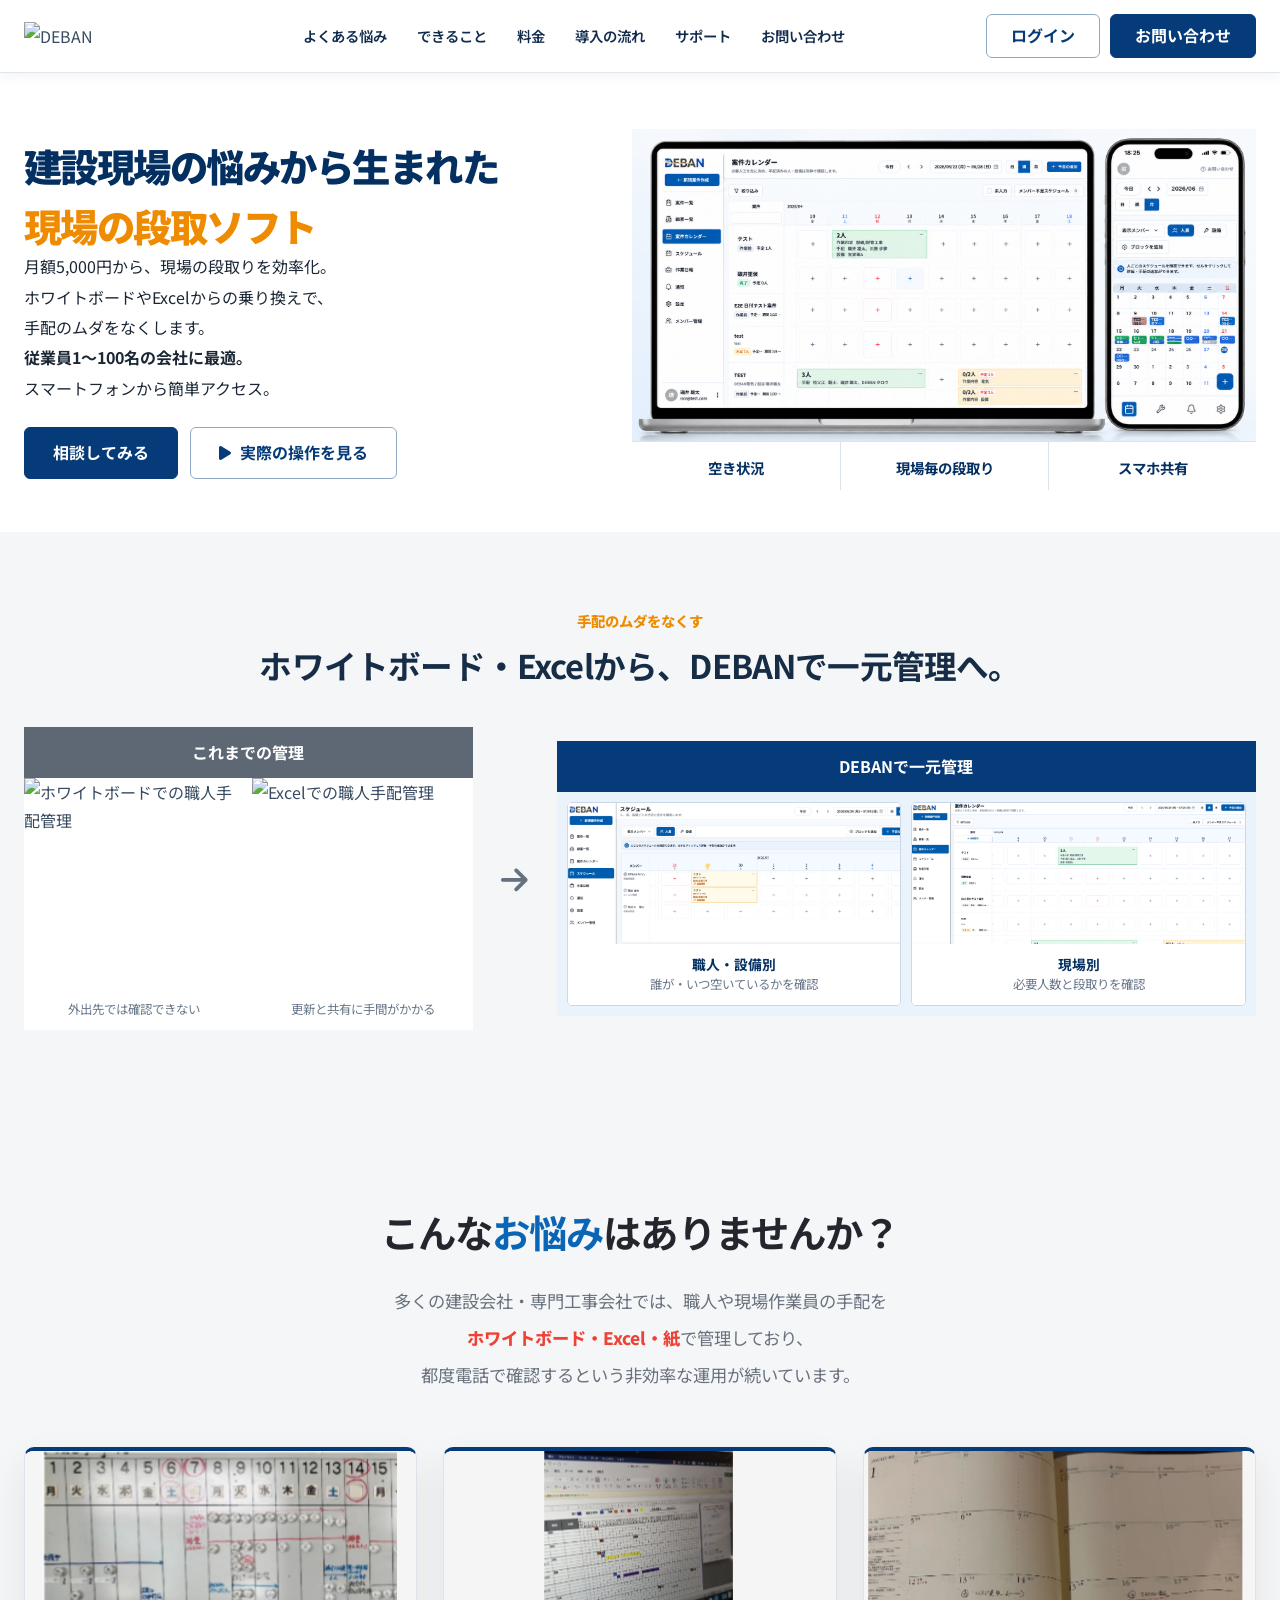
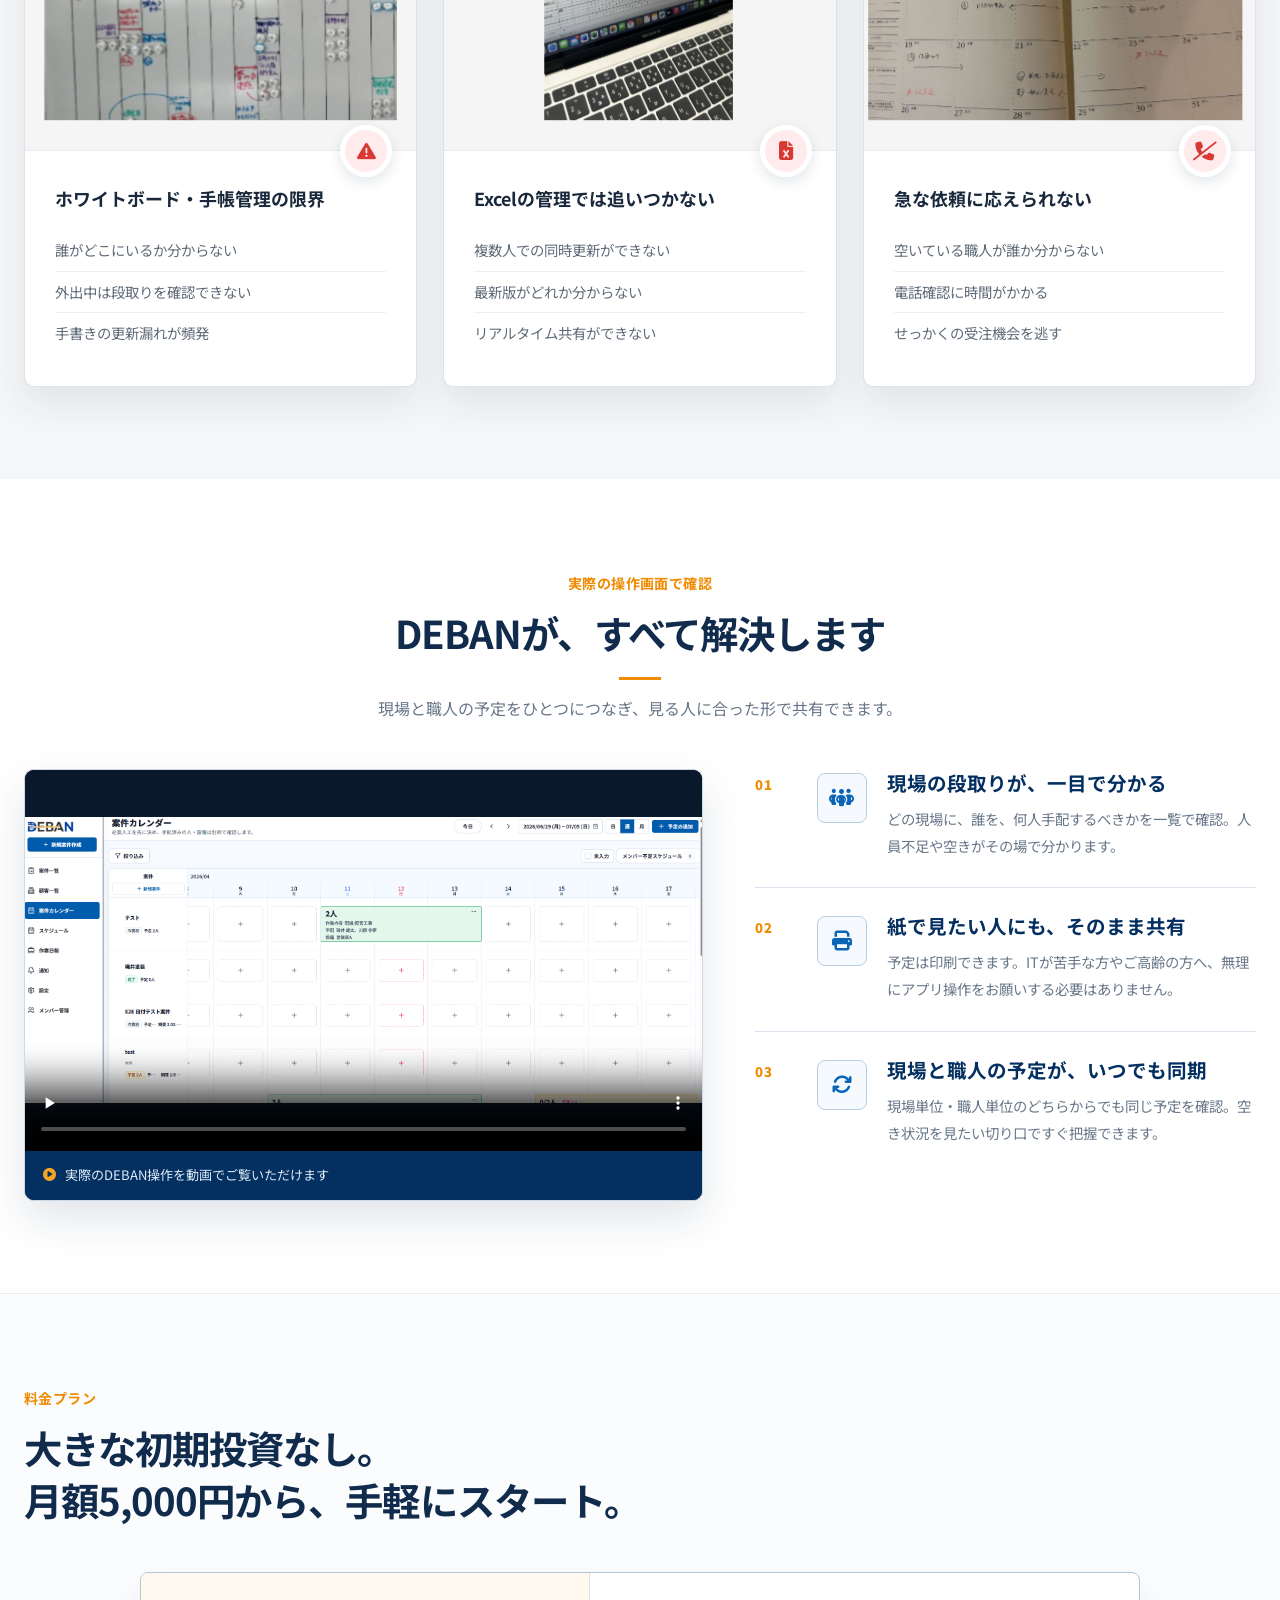
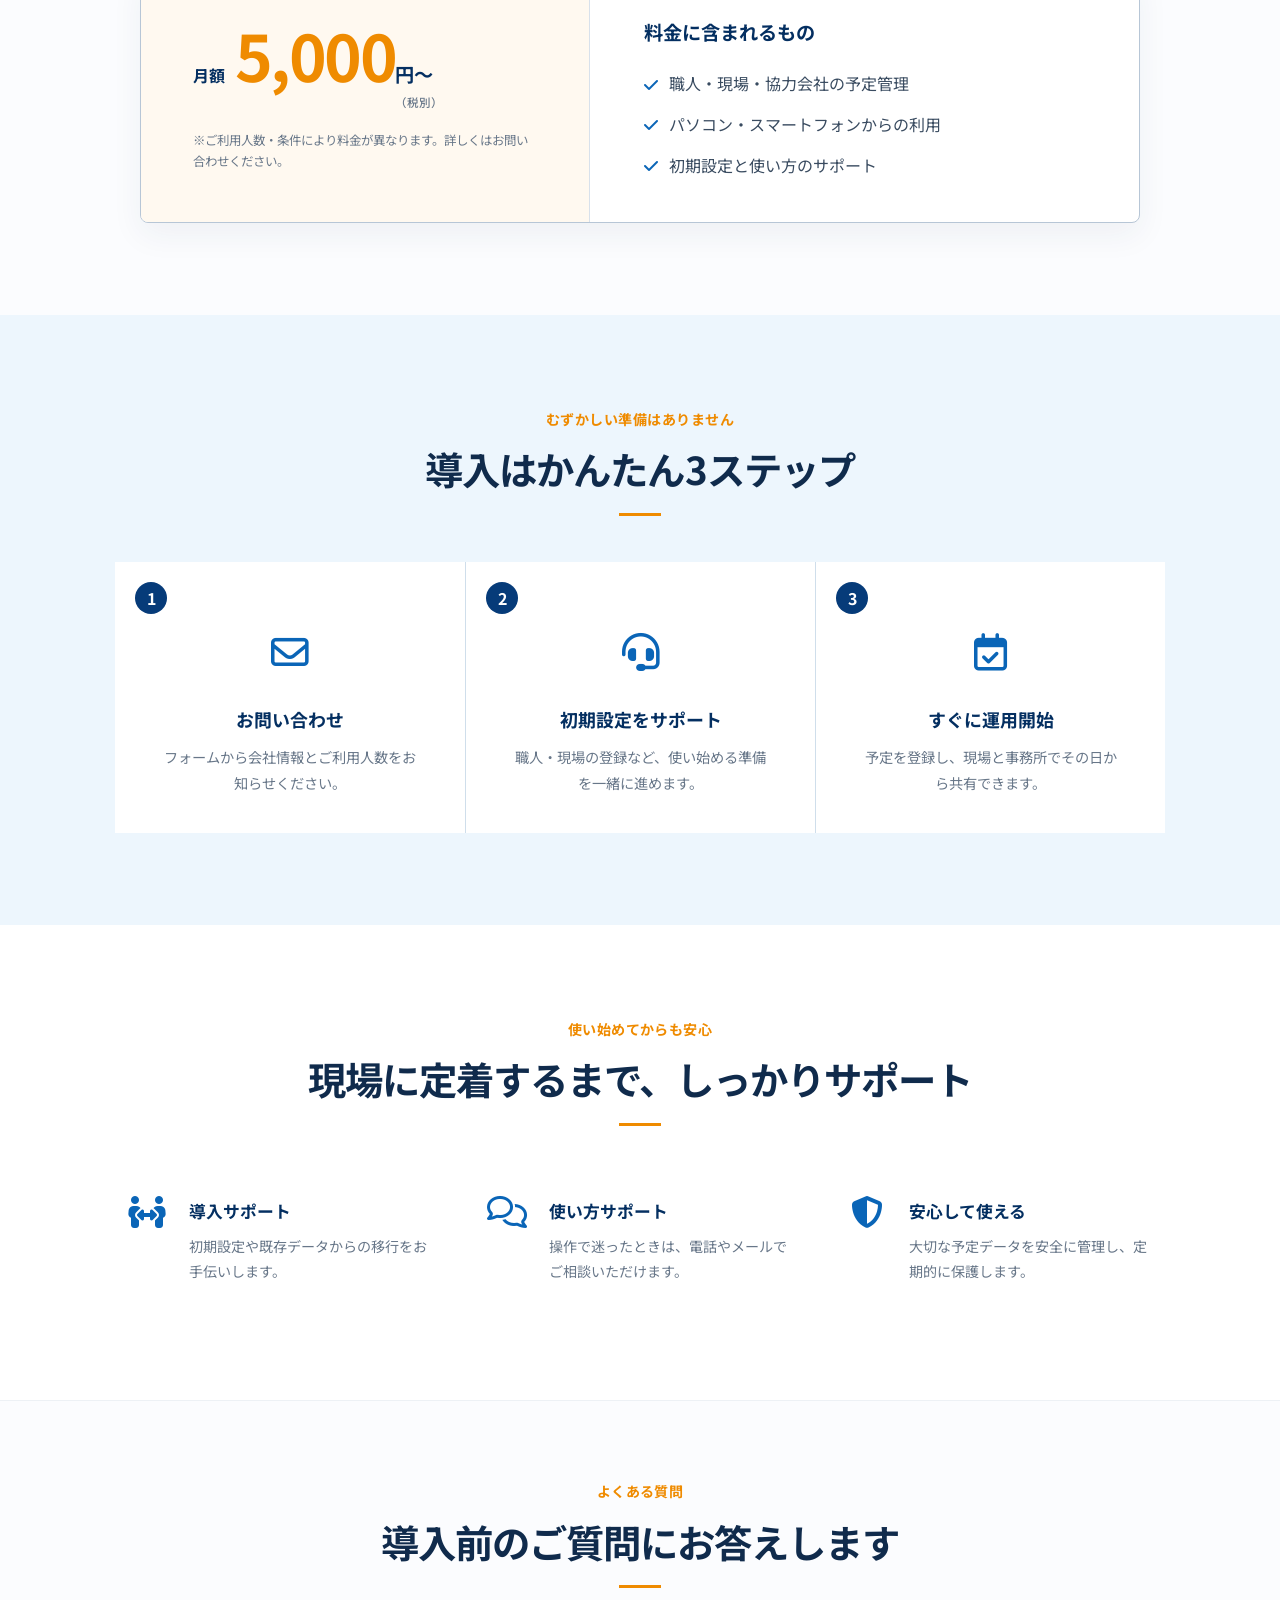
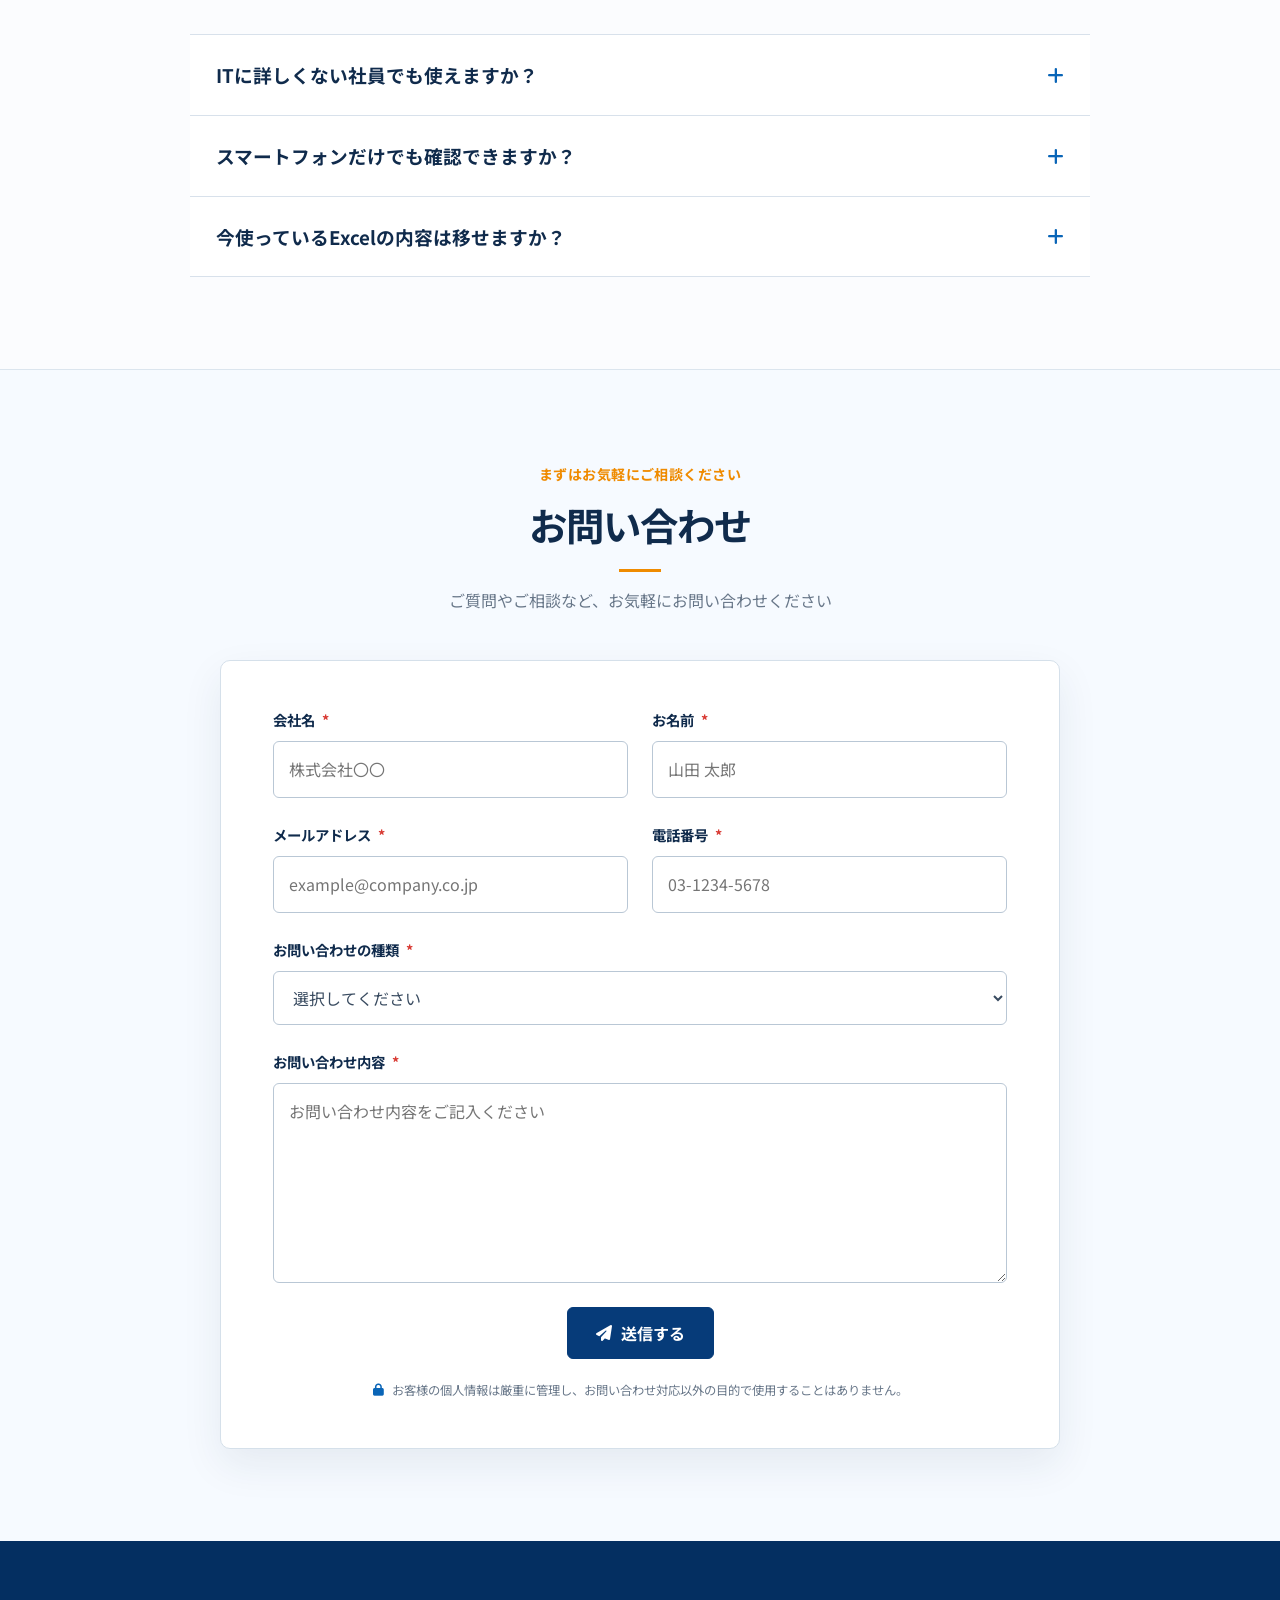
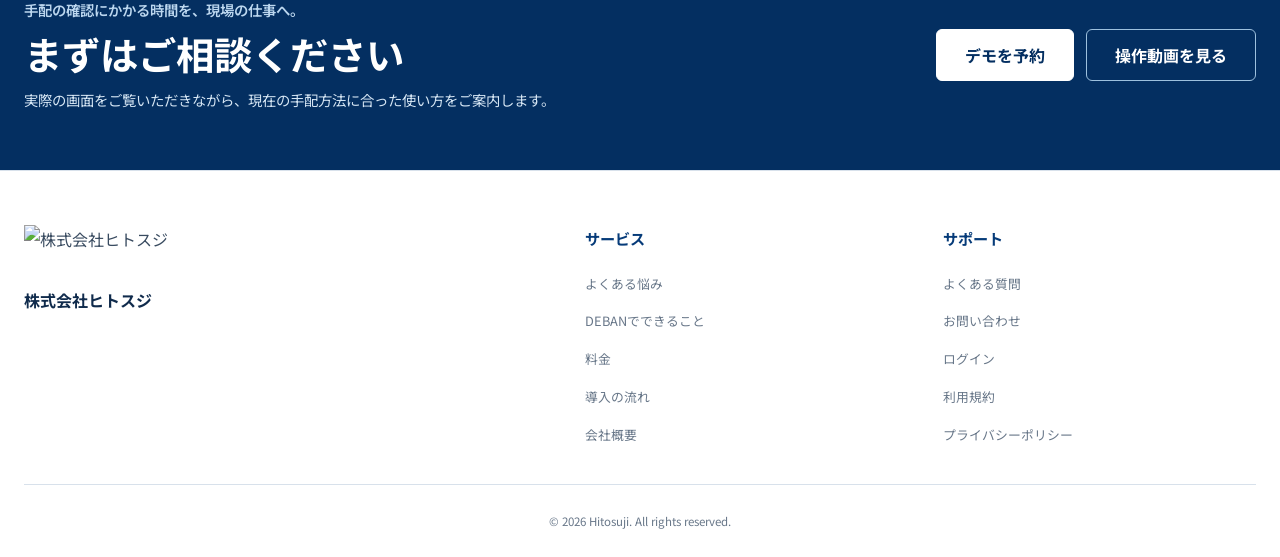
==== commit 8d944851: "Update hero callout label" ====
--- a/index.html
+++ b/index.html
@@ -54,7 +54,7 @@
         </div>
         <div class="hero-visual">
           <img src="images/deban-hero-20260628.png" alt="パソコンとスマートフォンに表示されたDEBANの案件カレンダー">
-          <div class="hero-callouts" aria-label="DEBANで確認できること"><span>空き状況</span><span>現場別の手配</span><span>スマホ共有</span></div>
+          <div class="hero-callouts" aria-label="DEBANで確認できること"><span>空き状況</span><span>現場毎の段取り</span><span>スマホ共有</span></div>
         </div>
       </div>
     </section>
